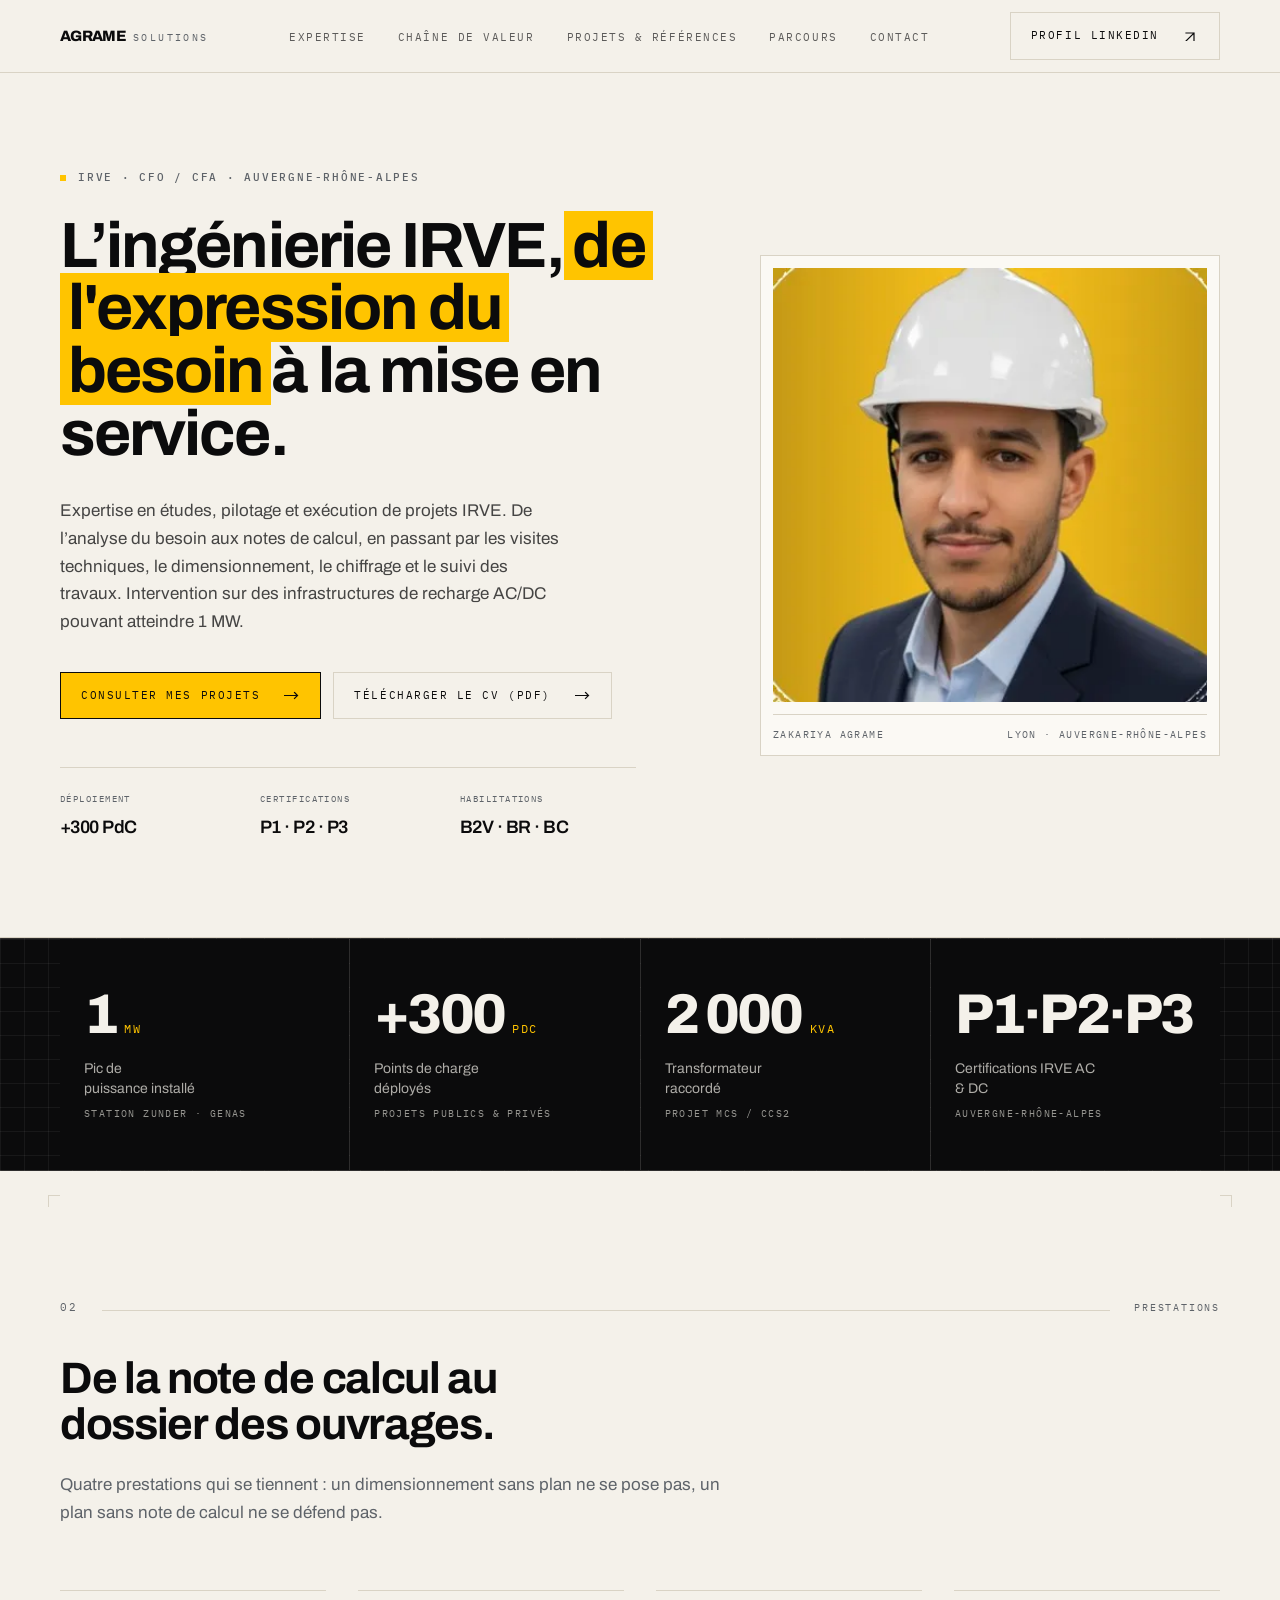
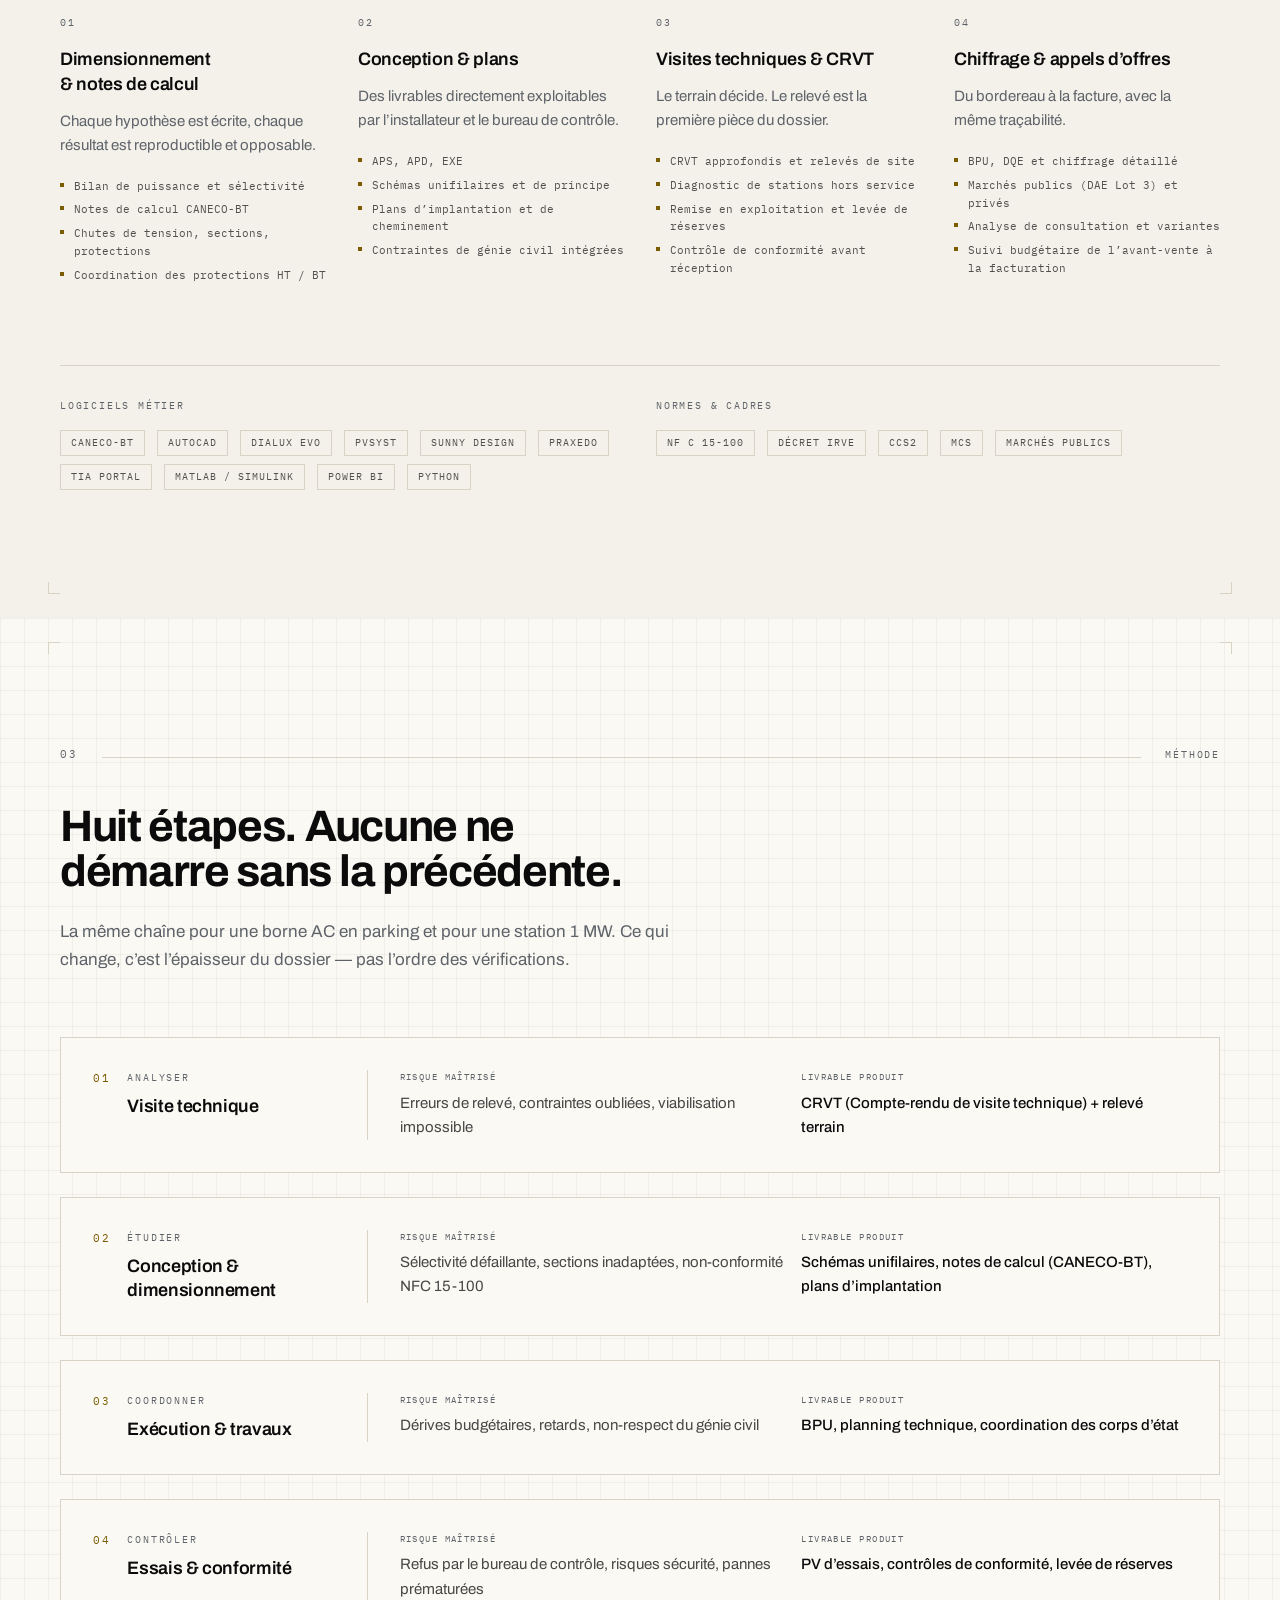
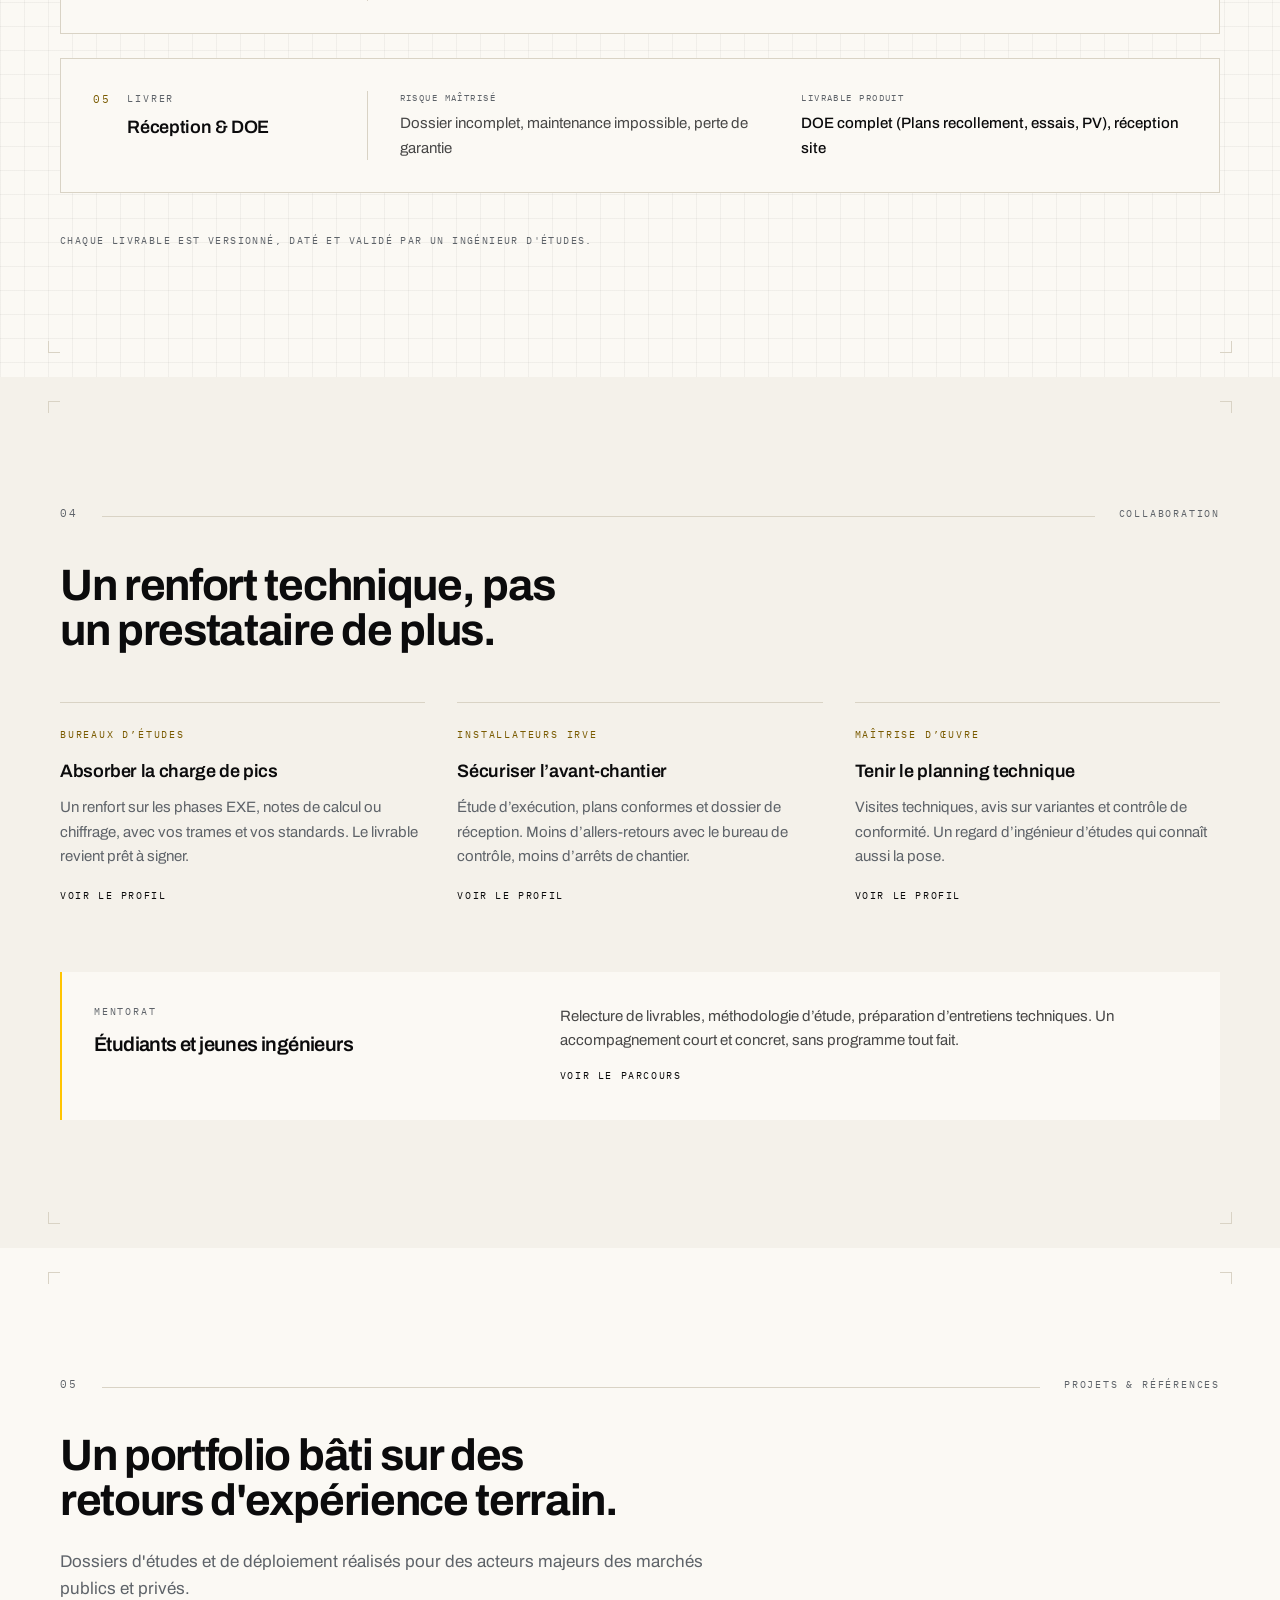
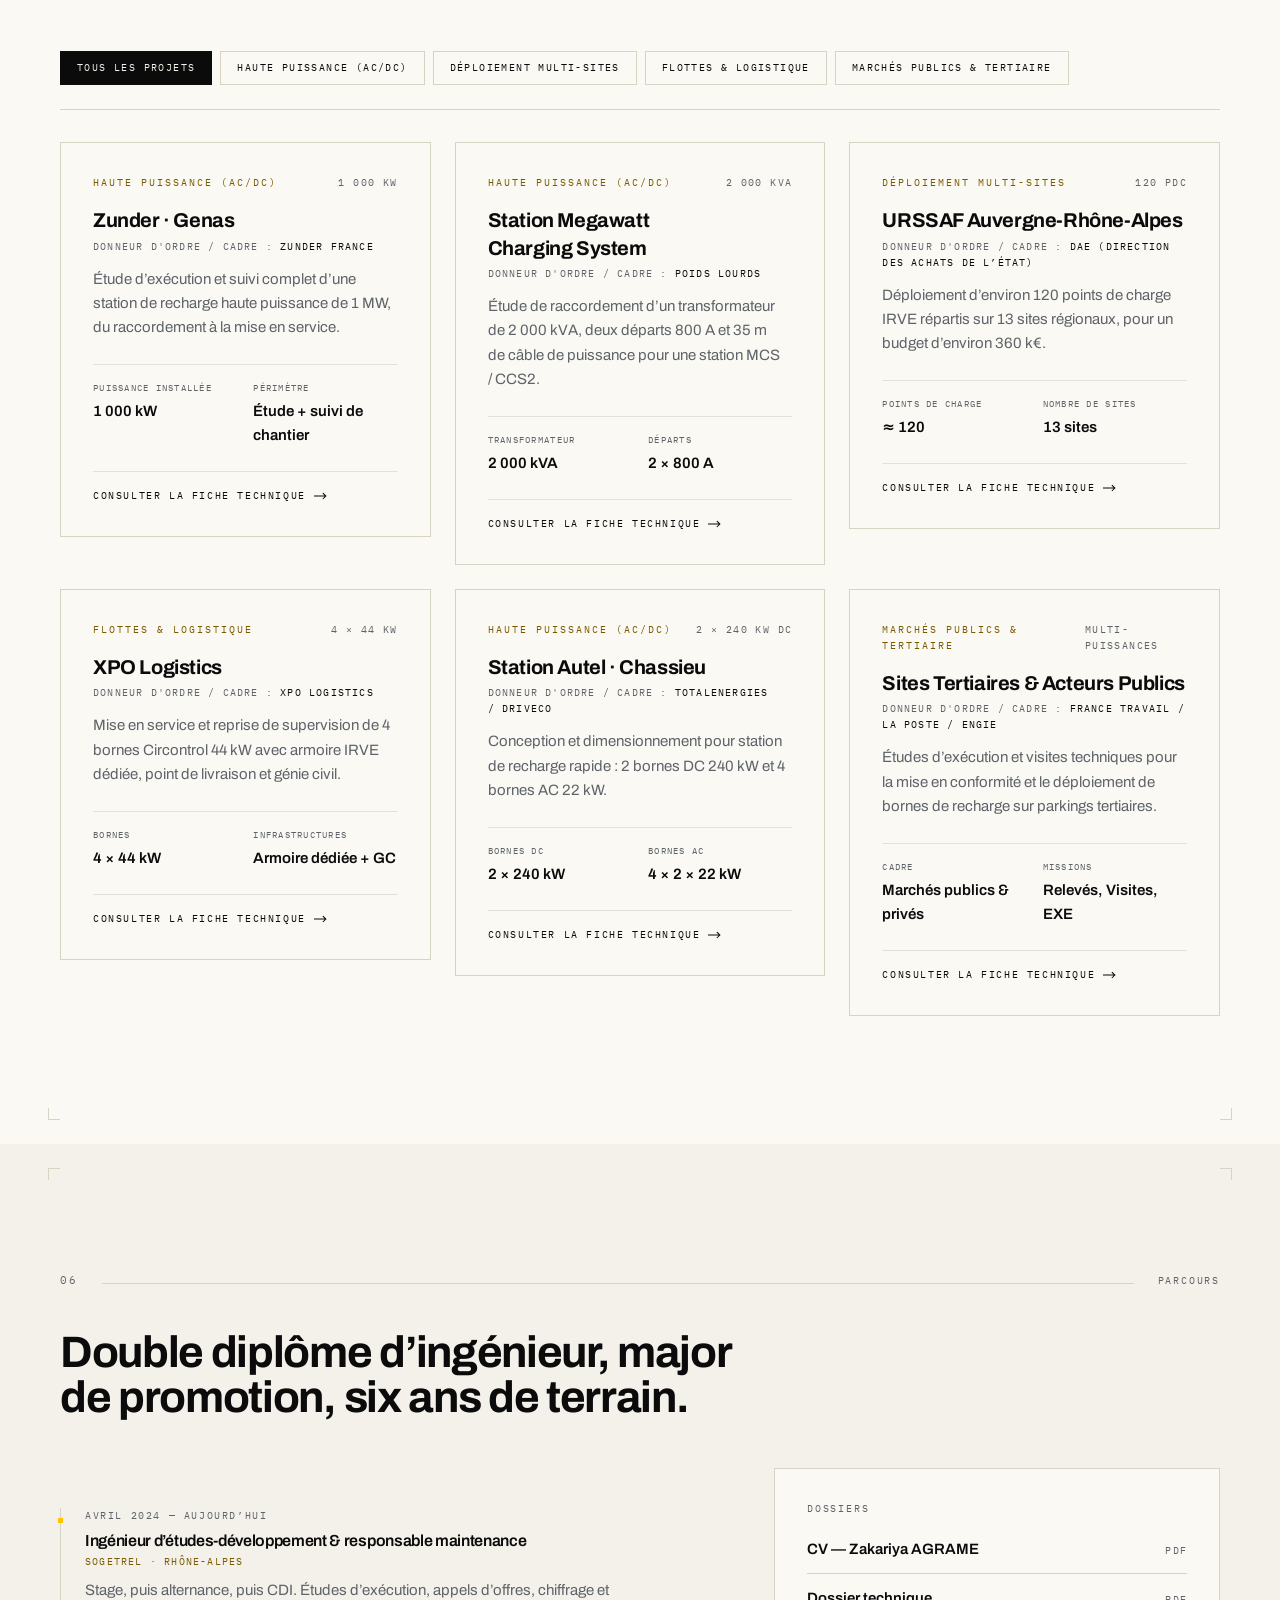
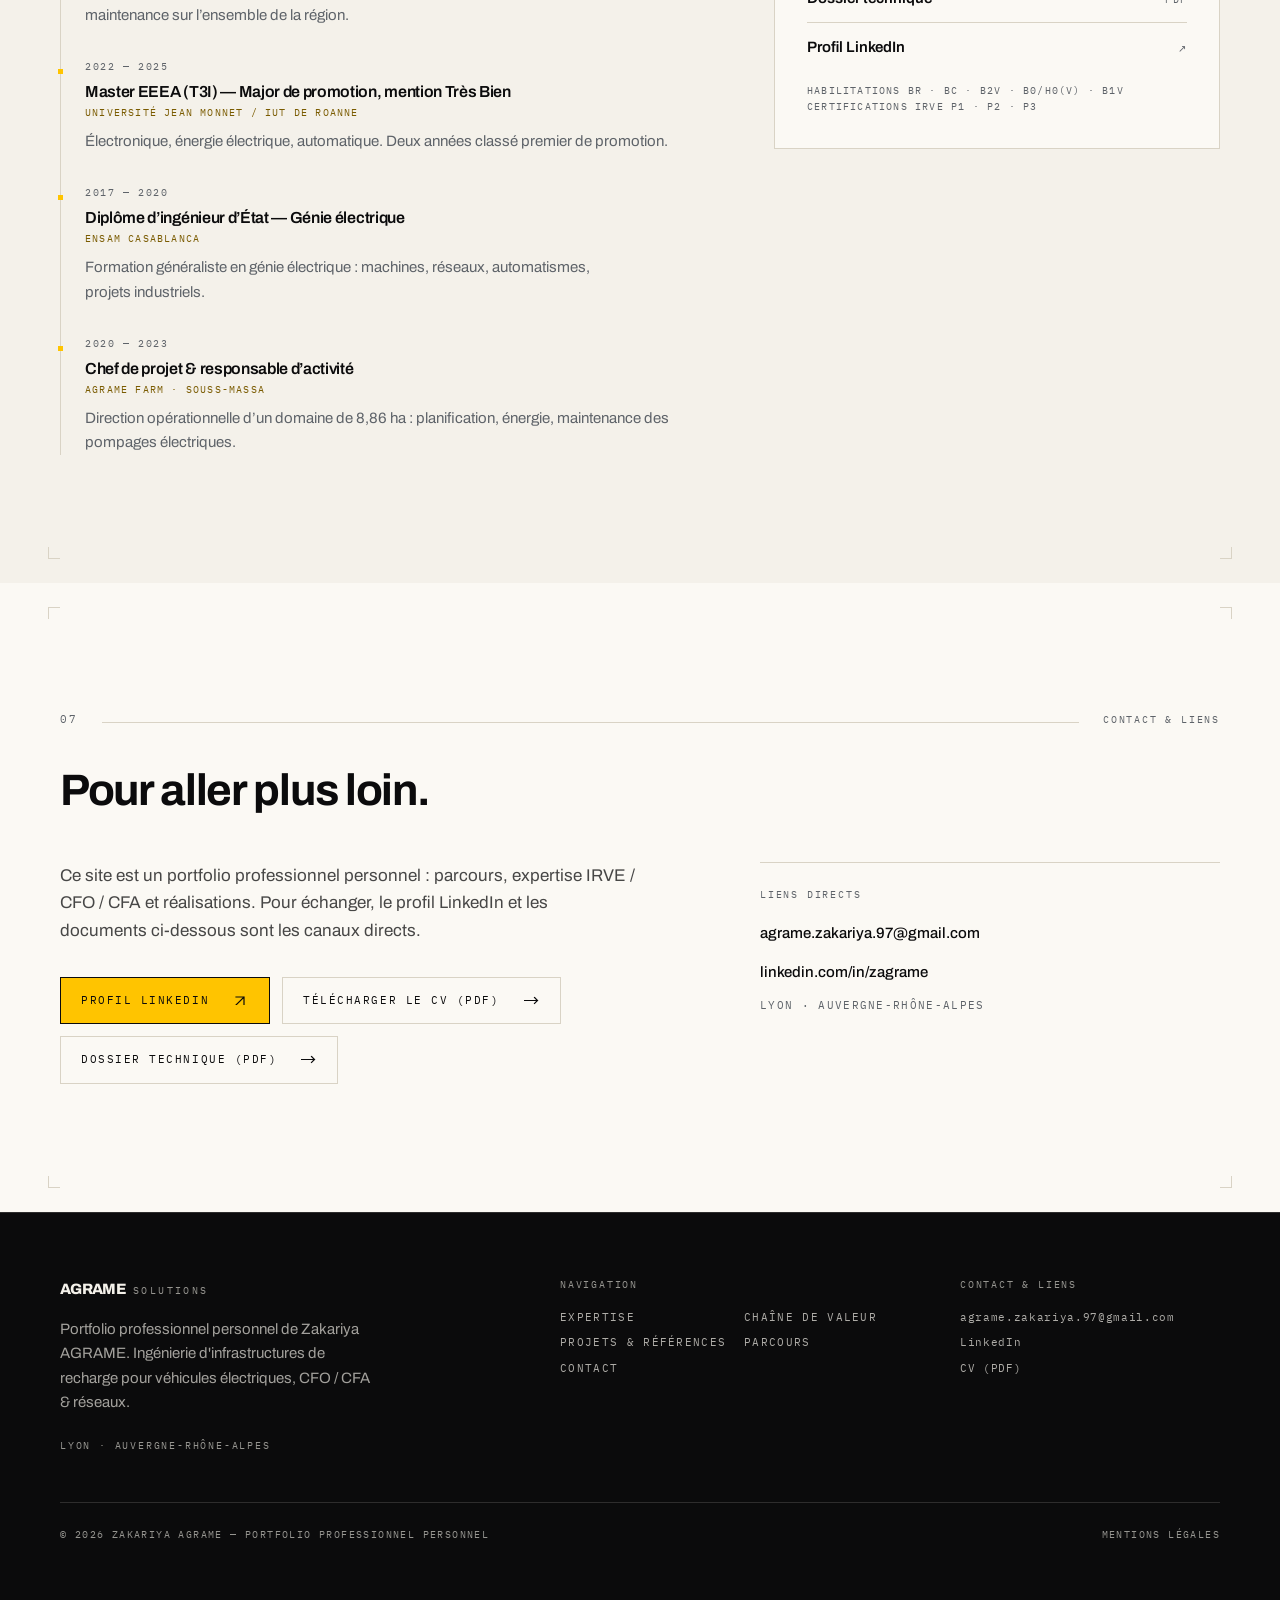
==== index.html @ c86c5fa0 "feat: publish static site" ====
<!DOCTYPE html><html lang="fr"><head><meta charset="utf-8"><meta name="viewport" content="width=device-width, initial-scale=1"><title>AGRAME Solutions — Ingénierie IRVE, études électriques &amp; CFO/CFA</title><meta name="description" content="Études d'exécution, notes de calcul, visites techniques et chiffrage d'infrastructures de recharge AC/DC jusqu'à 1 MW. Basé en Auvergne-Rhône-Alpes."><link rel="canonical" href="https://agrame-solutions.github.io/"><meta name="theme-color" content="#0B0B0C"><meta name="author" content="Zakariya AGRAME"><link rel="icon" href="/favicon.svg" type="image/svg+xml"><meta property="og:type" content="website"><meta property="og:locale" content="fr_FR"><meta property="og:site_name" content="AGRAME Solutions"><meta property="og:title" content="AGRAME Solutions — Ingénierie IRVE, études électriques &amp; CFO/CFA"><meta property="og:description" content="Études d'exécution, notes de calcul, visites techniques et chiffrage d'infrastructures de recharge AC/DC jusqu'à 1 MW. Basé en Auvergne-Rhône-Alpes."><meta property="og:url" content="https://agrame-solutions.github.io/"><meta property="og:image" content="https://agrame-solutions.github.io/og-image.png"><meta property="og:image:width" content="1200"><meta property="og:image:height" content="630"><meta property="og:image:alt" content="AGRAME Solutions — Ingénieur d'études &amp; expert IRVE — CFO / CFA"><meta name="twitter:card" content="summary_large_image"><meta name="twitter:title" content="AGRAME Solutions — Ingénierie IRVE, études électriques &amp; CFO/CFA"><meta name="twitter:description" content="Études d'exécution, notes de calcul, visites techniques et chiffrage d'infrastructures de recharge AC/DC jusqu'à 1 MW. Basé en Auvergne-Rhône-Alpes."><meta name="twitter:image" content="https://agrame-solutions.github.io/og-image.png"><script type="application/ld+json">{"@context":"https://schema.org","@graph":[{"@type":"Person","@id":"https://agrame-solutions.github.io#person","name":"Zakariya AGRAME","jobTitle":"Ingénieur d'études & expert IRVE — CFO / CFA","email":"mailto:agrame.zakariya.97@gmail.com","url":"https://agrame-solutions.github.io/","sameAs":["https://www.linkedin.com/in/zagrame"],"address":{"@type":"PostalAddress","addressLocality":"Lyon","addressRegion":"Auvergne-Rhône-Alpes","addressCountry":"FR"},"knowsAbout":["Infrastructures de recharge pour véhicules électriques","IRVE","Courants forts","Courants faibles","NF C 15-100","Postes HT/BT","Appels d’offres"],"alumniOf":[{"@type":"CollegeOrUniversity","name":"Université Jean Monnet — IUT de Roanne"},{"@type":"CollegeOrUniversity","name":"ENSAM Casablanca"}]},{"@type":"ProfessionalService","@id":"https://agrame-solutions.github.io#service","name":"AGRAME Solutions","description":"Études d'exécution, notes de calcul, visites techniques et chiffrage d'infrastructures de recharge AC/DC jusqu'à 1 MW. Basé en Auvergne-Rhône-Alpes.","url":"https://agrame-solutions.github.io/","email":"agrame.zakariya.97@gmail.com","areaServed":{"@type":"AdministrativeArea","name":"Auvergne-Rhône-Alpes"},"founder":{"@id":"https://agrame-solutions.github.io#person"},"knowsLanguage":["fr","en"]}]}</script><script>document.documentElement.classList.add('js');</script><link rel="stylesheet" href="/_astro/Footer.K6ZA9w4m.css"></head><body><a class="skip-link" href="#contenu">Aller au contenu</a><header class="sticky top-0 z-50 border-b border-line bg-paper"><div class="container-page flex h-[72px] items-center justify-between gap-6"><a href="/" class="flex items-baseline gap-2" aria-label="AGRAME Solutions — accueil"><span class="text-[15px] font-extrabold tracking-[-0.045em]">AGRAME</span><span class="font-mono text-[10px] uppercase tracking-[0.24em] text-steel">Solutions</span></a><nav aria-label="Navigation principale" class="hidden lg:block"><ul class="flex items-center gap-8"><li><a href="#expertise" class="link-underline font-mono text-[11px] uppercase tracking-[0.14em] text-ink/65 transition-colors hover:text-ink">Expertise</a></li><li><a href="#chaine-de-valeur" class="link-underline font-mono text-[11px] uppercase tracking-[0.14em] text-ink/65 transition-colors hover:text-ink">Chaîne de valeur</a></li><li><a href="#realisations" class="link-underline font-mono text-[11px] uppercase tracking-[0.14em] text-ink/65 transition-colors hover:text-ink">Projets &amp; Références</a></li><li><a href="#parcours" class="link-underline font-mono text-[11px] uppercase tracking-[0.14em] text-ink/65 transition-colors hover:text-ink">Parcours</a></li><li><a href="#contact" class="link-underline font-mono text-[11px] uppercase tracking-[0.14em] text-ink/65 transition-colors hover:text-ink">Contact</a></li></ul></nav><div class="hidden lg:block"><a href="https://www.linkedin.com/in/zagrame" target="_blank" rel="noopener noreferrer" class="group inline-flex items-center justify-between gap-6 border px-5 py-3.5 font-mono text-[11px] uppercase tracking-[0.14em] transition-colors duration-200 border-line text-ink hover:border-ink hover:bg-ink hover:text-paper"><span>Profil LinkedIn</span><svg width="16" height="9" viewBox="0 0 16 9" fill="none" aria-hidden="true" class="shrink-0"><path d="M3 1h8v8M11 1L2 10" stroke="currentColor" stroke-width="1.2" stroke-linecap="square"></path></svg></a></div><button type="button" id="nav-toggle" class="flex h-11 w-11 flex-col items-center justify-center gap-[5px] border border-line lg:hidden" aria-expanded="false" aria-controls="nav-panel" aria-label="Ouvrir le menu"><span class="block h-px w-5 bg-ink"></span><span class="block h-px w-5 bg-ink"></span><span class="block h-px w-5 bg-ink"></span></button></div><div id="nav-panel" hidden class="border-t border-line bg-paper lg:hidden"><nav aria-label="Navigation mobile" class="container-page py-6"><ul class="flex flex-col"><li class="border-b border-line/70"><a href="#expertise" data-nav-link class="flex items-baseline gap-4 py-4 text-[1.375rem] font-semibold tracking-[-0.02em]"><span class="font-mono text-[10px] tracking-[0.18em] text-steel">01</span>Expertise</a></li><li class="border-b border-line/70"><a href="#chaine-de-valeur" data-nav-link class="flex items-baseline gap-4 py-4 text-[1.375rem] font-semibold tracking-[-0.02em]"><span class="font-mono text-[10px] tracking-[0.18em] text-steel">02</span>Chaîne de valeur</a></li><li class="border-b border-line/70"><a href="#realisations" data-nav-link class="flex items-baseline gap-4 py-4 text-[1.375rem] font-semibold tracking-[-0.02em]"><span class="font-mono text-[10px] tracking-[0.18em] text-steel">03</span>Projets &amp; Références</a></li><li class="border-b border-line/70"><a href="#parcours" data-nav-link class="flex items-baseline gap-4 py-4 text-[1.375rem] font-semibold tracking-[-0.02em]"><span class="font-mono text-[10px] tracking-[0.18em] text-steel">04</span>Parcours</a></li><li class="border-b border-line/70"><a href="#contact" data-nav-link class="flex items-baseline gap-4 py-4 text-[1.375rem] font-semibold tracking-[-0.02em]"><span class="font-mono text-[10px] tracking-[0.18em] text-steel">05</span>Contact</a></li></ul><div class="mt-6"><a href="https://www.linkedin.com/in/zagrame" target="_blank" rel="noopener noreferrer" class="group inline-flex items-center justify-between gap-6 border px-5 py-3.5 font-mono text-[11px] uppercase tracking-[0.14em] transition-colors duration-200 border-line text-ink hover:border-ink hover:bg-ink hover:text-paper w-full"><span>Profil LinkedIn</span><svg width="16" height="9" viewBox="0 0 16 9" fill="none" aria-hidden="true" class="shrink-0"><path d="M3 1h8v8M11 1L2 10" stroke="currentColor" stroke-width="1.2" stroke-linecap="square"></path></svg></a></div></nav></div></header><script type="module">var e=document.getElementById(`nav-toggle`),t=document.getElementById(`nav-panel`);if(e&&t){let n=n=>{e.setAttribute(`aria-expanded`,String(n)),e.setAttribute(`aria-label`,n?`Fermer le menu`:`Ouvrir le menu`),t.hidden=!n};e.addEventListener(`click`,()=>n(e.getAttribute(`aria-expanded`)!==`true`)),t.querySelectorAll(`[data-nav-link]`).forEach(e=>{e.addEventListener(`click`,()=>n(!1))}),document.addEventListener(`keydown`,e=>{e.key===`Escape`&&n(!1)})}</script><main id="contenu"><!-- 00 — HERO --><section class="border-b border-line" aria-labelledby="hero-title"><div class="container-page grid items-center gap-14 py-14 md:py-20 lg:grid-cols-12 lg:gap-10 lg:py-24"><div class="lg:col-span-7"><p class="eyebrow flex items-center gap-3"><span aria-hidden="true" class="inline-block h-1.5 w-1.5 bg-yellow"></span>IRVE · CFO / CFA · Auvergne-Rhône-Alpes</p><h1 id="hero-title" class="mt-7 text-[clamp(2.25rem,5.5vw,4rem)] leading-[0.98]">L’ingénierie IRVE,<span class="bg-yellow px-2 box-decoration-clone text-ink">de l'expression du besoin</span>à la mise en service.</h1><p class="mt-8 max-w-[50ch] text-[1.0625rem] leading-relaxed text-ink/75">Expertise en études, pilotage et exécution de projets IRVE. De l’analyse du besoin aux notes de calcul, en passant par les visites techniques, le dimensionnement, le chiffrage et le suivi des travaux. Intervention sur des infrastructures de recharge AC/DC pouvant atteindre 1 MW.</p><div class="mt-9 flex flex-wrap gap-3"><a href="#realisations" class="group inline-flex items-center justify-between gap-6 border px-5 py-3.5 font-mono text-[11px] uppercase tracking-[0.14em] transition-colors duration-200 border-ink bg-yellow text-ink hover:bg-ink hover:text-paper"><span>Consulter mes projets</span><svg width="16" height="9" viewBox="0 0 16 9" fill="none" aria-hidden="true" class="shrink-0"><path d="M0 4.5h13.5M10.5 1.5l3 3-3 3" stroke="currentColor" stroke-width="1.2" stroke-linecap="square"></path></svg></a><a href="/cv-zakariya-agrame.pdf" class="group inline-flex items-center justify-between gap-6 border px-5 py-3.5 font-mono text-[11px] uppercase tracking-[0.14em] transition-colors duration-200 border-line text-ink hover:border-ink hover:bg-ink hover:text-paper"><span>Télécharger le CV (PDF)</span><svg width="16" height="9" viewBox="0 0 16 9" fill="none" aria-hidden="true" class="shrink-0"><path d="M0 4.5h13.5M10.5 1.5l3 3-3 3" stroke="currentColor" stroke-width="1.2" stroke-linecap="square"></path></svg></a></div><dl class="mt-12 grid max-w-xl grid-cols-3 gap-6 border-t border-line pt-6"><div><dt class="font-mono text-[9px] uppercase tracking-[0.16em] text-steel">Déploiement</dt><dd class="mt-1.5 text-[1.125rem] font-semibold tracking-[-0.03em]">+300 PdC</dd></div><div><dt class="font-mono text-[9px] uppercase tracking-[0.16em] text-steel">Certifications</dt><dd class="mt-1.5 text-[1.125rem] font-semibold tracking-[-0.03em]">P1 · P2 · P3</dd></div><div><dt class="font-mono text-[9px] uppercase tracking-[0.16em] text-steel">Habilitations</dt><dd class="mt-1.5 text-[1.125rem] font-semibold tracking-[-0.03em]">B2V · BR · BC</dd></div></dl></div><div class="lg:col-span-5"><figure class="relative border border-line bg-surface p-3"><img src="/_astro/portrait.BstlOFND_Z1mx7E9.webp" srcset="/_astro/portrait.BstlOFND_Z2bHVd0.webp 320w, /_astro/portrait.BstlOFND_Z1aufBX.webp 400w" alt="Zakariya AGRAME, ingénieur d’études IRVE, casque de chantier" sizes="(min-width: 1024px) 380px, 72vw" loading="eager" fetchpriority="high" decoding="async" width="800" height="800" class="h-auto w-full"><figcaption class="mt-3 flex items-baseline justify-between gap-4 border-t border-line pt-3 font-mono text-[10px] uppercase tracking-[0.14em] text-steel"><span>Zakariya AGRAME</span><span>Lyon · Auvergne-Rhône-Alpes</span></figcaption></figure></div></div></section><!-- 01 — PREUVES --><section aria-label="Chiffres clés" class="tech-grid border-y border-paper/15 bg-ink text-paper"><div class="container-page"><dl class="grid grid-cols-1 gap-px bg-paper/15 sm:grid-cols-2 lg:grid-cols-4"><div class="bg-ink px-2 py-9 md:px-6 md:py-12" data-reveal><dt class="sr-only">Pic de puissance installé</dt><dd><p class="flex items-baseline gap-2"><span class="text-[clamp(2.25rem,5.2vw,3.5rem)] font-extrabold leading-none tracking-[-0.05em]">1</span><span class="font-mono text-[0.75rem] uppercase tracking-[0.14em] text-yellow">MW</span></p><p class="mt-4 max-w-[18ch] text-[0.875rem] leading-snug text-paper/70">Pic de puissance installé</p><p class="mt-2 font-mono text-[10px] uppercase tracking-[0.14em] text-paper/60">Station Zunder · Genas</p></dd><span class="sr-only">1 sur 4</span></div><div class="bg-ink px-2 py-9 md:px-6 md:py-12" data-reveal><dt class="sr-only">Points de charge déployés</dt><dd><p class="flex items-baseline gap-2"><span class="text-[clamp(2.25rem,5.2vw,3.5rem)] font-extrabold leading-none tracking-[-0.05em]">+300</span><span class="font-mono text-[0.75rem] uppercase tracking-[0.14em] text-yellow">PdC</span></p><p class="mt-4 max-w-[18ch] text-[0.875rem] leading-snug text-paper/70">Points de charge déployés</p><p class="mt-2 font-mono text-[10px] uppercase tracking-[0.14em] text-paper/60">Projets publics &amp; privés</p></dd><span class="sr-only">2 sur 4</span></div><div class="bg-ink px-2 py-9 md:px-6 md:py-12" data-reveal><dt class="sr-only">Transformateur raccordé</dt><dd><p class="flex items-baseline gap-2"><span class="text-[clamp(2.25rem,5.2vw,3.5rem)] font-extrabold leading-none tracking-[-0.05em]">2 000</span><span class="font-mono text-[0.75rem] uppercase tracking-[0.14em] text-yellow">kVA</span></p><p class="mt-4 max-w-[18ch] text-[0.875rem] leading-snug text-paper/70">Transformateur raccordé</p><p class="mt-2 font-mono text-[10px] uppercase tracking-[0.14em] text-paper/60">Projet MCS / CCS2</p></dd><span class="sr-only">3 sur 4</span></div><div class="bg-ink px-2 py-9 md:px-6 md:py-12" data-reveal><dt class="sr-only">Certifications IRVE AC &amp; DC</dt><dd><p class="flex items-baseline gap-2"><span class="text-[clamp(2.25rem,5.2vw,3.5rem)] font-extrabold leading-none tracking-[-0.05em]">P1·P2·P3</span></p><p class="mt-4 max-w-[18ch] text-[0.875rem] leading-snug text-paper/70">Certifications IRVE AC &amp; DC</p><p class="mt-2 font-mono text-[10px] uppercase tracking-[0.14em] text-paper/60">Auvergne-Rhône-Alpes</p></dd><span class="sr-only">4 sur 4</span></div></dl></div></section><!-- 02 — EXPERTISE --><section id="expertise" aria-labelledby="expertise-title" class="relative bg-paper text-ink"><div class="container-page relative py-20 md:py-28 lg:py-32"><span aria-hidden="true" class="absolute left-4 top-6 h-3 w-3 border-l border-t md:left-7 border-line"></span><span aria-hidden="true" class="absolute right-4 top-6 h-3 w-3 border-r border-t md:right-7 border-line"></span><span aria-hidden="true" class="absolute bottom-6 left-4 h-3 w-3 border-b border-l md:left-7 border-line"></span><span aria-hidden="true" class="absolute bottom-6 right-4 h-3 w-3 border-b border-r md:right-7 border-line"></span><div class="flex items-baseline gap-4 md:gap-6"><span class="font-mono text-[11px] tracking-[0.2em] text-steel">02</span><span class="h-px flex-1 bg-line"></span><span class="font-mono text-[10px] uppercase tracking-[0.18em] text-steel">Prestations</span></div><h2 id="expertise-title" class="mt-8 max-w-3xl text-[clamp(1.75rem,3.6vw,2.75rem)] md:mt-10">De la note de calcul au dossier des ouvrages.</h2><p class="mt-6 max-w-2xl text-[1.0625rem] leading-relaxed text-steel">Quatre prestations qui se tiennent : un dimensionnement sans plan ne se pose pas, un plan sans note de calcul ne se défend pas.</p><div class="mt-12 grid gap-x-8 gap-y-10 sm:grid-cols-2 lg:grid-cols-4 md:mt-16"><article class="group relative border-t border-line pt-6" data-reveal><span aria-hidden="true" class="absolute left-0 top-0 h-px w-0 bg-yellow transition-[width] duration-300 ease-out group-hover:w-full group-focus-within:w-full"></span><p class="font-mono text-[10px] tracking-[0.2em] text-steel">01</p><h3 class="mt-4 text-[1.125rem] font-semibold leading-snug tracking-[-0.02em]">Dimensionnement &amp; notes de calcul</h3><p class="mt-3 text-[0.9375rem] leading-relaxed text-steel">Chaque hypothèse est écrite, chaque résultat est reproductible et opposable.</p><ul class="mt-5 space-y-1.5"><li class="flex gap-2.5 font-mono text-[11px] leading-relaxed text-ink/70"><span aria-hidden="true" class="mt-[0.45em] block h-1 w-1 shrink-0 bg-yellow-ink"></span>Bilan de puissance et sélectivité</li><li class="flex gap-2.5 font-mono text-[11px] leading-relaxed text-ink/70"><span aria-hidden="true" class="mt-[0.45em] block h-1 w-1 shrink-0 bg-yellow-ink"></span>Notes de calcul CANECO-BT</li><li class="flex gap-2.5 font-mono text-[11px] leading-relaxed text-ink/70"><span aria-hidden="true" class="mt-[0.45em] block h-1 w-1 shrink-0 bg-yellow-ink"></span>Chutes de tension, sections, protections</li><li class="flex gap-2.5 font-mono text-[11px] leading-relaxed text-ink/70"><span aria-hidden="true" class="mt-[0.45em] block h-1 w-1 shrink-0 bg-yellow-ink"></span>Coordination des protections HT / BT</li></ul></article><article class="group relative border-t border-line pt-6" data-reveal><span aria-hidden="true" class="absolute left-0 top-0 h-px w-0 bg-yellow transition-[width] duration-300 ease-out group-hover:w-full group-focus-within:w-full"></span><p class="font-mono text-[10px] tracking-[0.2em] text-steel">02</p><h3 class="mt-4 text-[1.125rem] font-semibold leading-snug tracking-[-0.02em]">Conception &amp; plans</h3><p class="mt-3 text-[0.9375rem] leading-relaxed text-steel">Des livrables directement exploitables par l’installateur et le bureau de contrôle.</p><ul class="mt-5 space-y-1.5"><li class="flex gap-2.5 font-mono text-[11px] leading-relaxed text-ink/70"><span aria-hidden="true" class="mt-[0.45em] block h-1 w-1 shrink-0 bg-yellow-ink"></span>APS, APD, EXE</li><li class="flex gap-2.5 font-mono text-[11px] leading-relaxed text-ink/70"><span aria-hidden="true" class="mt-[0.45em] block h-1 w-1 shrink-0 bg-yellow-ink"></span>Schémas unifilaires et de principe</li><li class="flex gap-2.5 font-mono text-[11px] leading-relaxed text-ink/70"><span aria-hidden="true" class="mt-[0.45em] block h-1 w-1 shrink-0 bg-yellow-ink"></span>Plans d’implantation et de cheminement</li><li class="flex gap-2.5 font-mono text-[11px] leading-relaxed text-ink/70"><span aria-hidden="true" class="mt-[0.45em] block h-1 w-1 shrink-0 bg-yellow-ink"></span>Contraintes de génie civil intégrées</li></ul></article><article class="group relative border-t border-line pt-6" data-reveal><span aria-hidden="true" class="absolute left-0 top-0 h-px w-0 bg-yellow transition-[width] duration-300 ease-out group-hover:w-full group-focus-within:w-full"></span><p class="font-mono text-[10px] tracking-[0.2em] text-steel">03</p><h3 class="mt-4 text-[1.125rem] font-semibold leading-snug tracking-[-0.02em]">Visites techniques &amp; CRVT</h3><p class="mt-3 text-[0.9375rem] leading-relaxed text-steel">Le terrain décide. Le relevé est la première pièce du dossier.</p><ul class="mt-5 space-y-1.5"><li class="flex gap-2.5 font-mono text-[11px] leading-relaxed text-ink/70"><span aria-hidden="true" class="mt-[0.45em] block h-1 w-1 shrink-0 bg-yellow-ink"></span>CRVT approfondis et relevés de site</li><li class="flex gap-2.5 font-mono text-[11px] leading-relaxed text-ink/70"><span aria-hidden="true" class="mt-[0.45em] block h-1 w-1 shrink-0 bg-yellow-ink"></span>Diagnostic de stations hors service</li><li class="flex gap-2.5 font-mono text-[11px] leading-relaxed text-ink/70"><span aria-hidden="true" class="mt-[0.45em] block h-1 w-1 shrink-0 bg-yellow-ink"></span>Remise en exploitation et levée de réserves</li><li class="flex gap-2.5 font-mono text-[11px] leading-relaxed text-ink/70"><span aria-hidden="true" class="mt-[0.45em] block h-1 w-1 shrink-0 bg-yellow-ink"></span>Contrôle de conformité avant réception</li></ul></article><article class="group relative border-t border-line pt-6" data-reveal><span aria-hidden="true" class="absolute left-0 top-0 h-px w-0 bg-yellow transition-[width] duration-300 ease-out group-hover:w-full group-focus-within:w-full"></span><p class="font-mono text-[10px] tracking-[0.2em] text-steel">04</p><h3 class="mt-4 text-[1.125rem] font-semibold leading-snug tracking-[-0.02em]">Chiffrage &amp; appels d’offres</h3><p class="mt-3 text-[0.9375rem] leading-relaxed text-steel">Du bordereau à la facture, avec la même traçabilité.</p><ul class="mt-5 space-y-1.5"><li class="flex gap-2.5 font-mono text-[11px] leading-relaxed text-ink/70"><span aria-hidden="true" class="mt-[0.45em] block h-1 w-1 shrink-0 bg-yellow-ink"></span>BPU, DQE et chiffrage détaillé</li><li class="flex gap-2.5 font-mono text-[11px] leading-relaxed text-ink/70"><span aria-hidden="true" class="mt-[0.45em] block h-1 w-1 shrink-0 bg-yellow-ink"></span>Marchés publics (DAE Lot 3) et privés</li><li class="flex gap-2.5 font-mono text-[11px] leading-relaxed text-ink/70"><span aria-hidden="true" class="mt-[0.45em] block h-1 w-1 shrink-0 bg-yellow-ink"></span>Analyse de consultation et variantes</li><li class="flex gap-2.5 font-mono text-[11px] leading-relaxed text-ink/70"><span aria-hidden="true" class="mt-[0.45em] block h-1 w-1 shrink-0 bg-yellow-ink"></span>Suivi budgétaire de l’avant-vente à la facturation</li></ul></article></div><div class="mt-14 grid gap-8 border-t border-line pt-8 md:grid-cols-2 md:mt-20"><div><p class="font-mono text-[10px] uppercase tracking-[0.18em] text-steel">Logiciels métier</p><ul class="mt-4 flex flex-wrap gap-x-3 gap-y-2"><li class="border border-line px-2.5 py-1 font-mono text-[10px] uppercase tracking-[0.1em] text-ink/70">CANECO-BT</li><li class="border border-line px-2.5 py-1 font-mono text-[10px] uppercase tracking-[0.1em] text-ink/70">AutoCAD</li><li class="border border-line px-2.5 py-1 font-mono text-[10px] uppercase tracking-[0.1em] text-ink/70">Dialux EVO</li><li class="border border-line px-2.5 py-1 font-mono text-[10px] uppercase tracking-[0.1em] text-ink/70">PVSyst</li><li class="border border-line px-2.5 py-1 font-mono text-[10px] uppercase tracking-[0.1em] text-ink/70">Sunny Design</li><li class="border border-line px-2.5 py-1 font-mono text-[10px] uppercase tracking-[0.1em] text-ink/70">Praxedo</li><li class="border border-line px-2.5 py-1 font-mono text-[10px] uppercase tracking-[0.1em] text-ink/70">TIA Portal</li><li class="border border-line px-2.5 py-1 font-mono text-[10px] uppercase tracking-[0.1em] text-ink/70">MATLAB / Simulink</li><li class="border border-line px-2.5 py-1 font-mono text-[10px] uppercase tracking-[0.1em] text-ink/70">Power BI</li><li class="border border-line px-2.5 py-1 font-mono text-[10px] uppercase tracking-[0.1em] text-ink/70">Python</li></ul></div><div><p class="font-mono text-[10px] uppercase tracking-[0.18em] text-steel">Normes & cadres</p><ul class="mt-4 flex flex-wrap gap-x-3 gap-y-2"><li class="border border-line px-2.5 py-1 font-mono text-[10px] uppercase tracking-[0.1em] text-ink/70">NF C 15-100</li><li class="border border-line px-2.5 py-1 font-mono text-[10px] uppercase tracking-[0.1em] text-ink/70">Décret IRVE</li><li class="border border-line px-2.5 py-1 font-mono text-[10px] uppercase tracking-[0.1em] text-ink/70">CCS2</li><li class="border border-line px-2.5 py-1 font-mono text-[10px] uppercase tracking-[0.1em] text-ink/70">MCS</li><li class="border border-line px-2.5 py-1 font-mono text-[10px] uppercase tracking-[0.1em] text-ink/70">Marchés publics</li></ul></div></div></div></section><!-- 03 — MÉTHODE --><section id="methode" aria-labelledby="methode-title" class="relative bg-surface text-ink tech-grid-light"><div class="container-page relative py-20 md:py-28 lg:py-32"><span aria-hidden="true" class="absolute left-4 top-6 h-3 w-3 border-l border-t md:left-7 border-line"></span><span aria-hidden="true" class="absolute right-4 top-6 h-3 w-3 border-r border-t md:right-7 border-line"></span><span aria-hidden="true" class="absolute bottom-6 left-4 h-3 w-3 border-b border-l md:left-7 border-line"></span><span aria-hidden="true" class="absolute bottom-6 right-4 h-3 w-3 border-b border-r md:right-7 border-line"></span><div class="flex items-baseline gap-4 md:gap-6"><span class="font-mono text-[11px] tracking-[0.2em] text-steel">03</span><span class="h-px flex-1 bg-line"></span><span class="font-mono text-[10px] uppercase tracking-[0.18em] text-steel">Méthode</span></div><h2 id="methode-title" class="mt-8 max-w-3xl text-[clamp(1.75rem,3.6vw,2.75rem)] md:mt-10">Huit étapes. Aucune ne démarre sans la précédente.</h2><p class="mt-6 max-w-2xl text-[1.0625rem] leading-relaxed text-steel">La même chaîne pour une borne AC en parking et pour une station 1 MW. Ce qui change, c’est l’épaisseur du dossier — pas l’ordre des vérifications.</p><div class="mt-16 grid gap-6" data-reveal><article class="group relative grid grid-cols-1 border border-line bg-surface p-6 transition-all duration-300 hover:border-yellow md:grid-cols-12 md:p-8"><div class="flex items-start gap-4 md:col-span-3"><span class="font-mono text-[11px] uppercase tracking-[0.2em] text-yellow-ink">01</span><div><p class="font-mono text-[10px] uppercase tracking-[0.18em] text-steel">Analyser</p><h3 class="mt-2 text-[1.125rem] font-semibold leading-snug tracking-[-0.02em]">Visite technique</h3></div></div><div class="mt-6 flex flex-col gap-4 border-l border-line pl-0 md:mt-0 md:col-span-9 md:pl-8"><dl class="grid gap-4 md:grid-cols-2"><div><dt class="font-mono text-[9px] uppercase tracking-[0.16em] text-steel">Risque maîtrisé</dt><dd class="mt-1.5 text-[0.9375rem] leading-relaxed text-ink/75">Erreurs de relevé, contraintes oubliées, viabilisation impossible</dd></div><div><dt class="font-mono text-[9px] uppercase tracking-[0.16em] text-steel">Livrable produit</dt><dd class="mt-1.5 text-[0.9375rem] font-medium leading-relaxed text-ink">CRVT (Compte-rendu de visite technique) + relevé terrain</dd></div></dl></div><div class="absolute inset-y-0 left-0 w-1 bg-yellow opacity-0 transition-opacity duration-300 group-hover:opacity-100"></div></article><article class="group relative grid grid-cols-1 border border-line bg-surface p-6 transition-all duration-300 hover:border-yellow md:grid-cols-12 md:p-8"><div class="flex items-start gap-4 md:col-span-3"><span class="font-mono text-[11px] uppercase tracking-[0.2em] text-yellow-ink">02</span><div><p class="font-mono text-[10px] uppercase tracking-[0.18em] text-steel">Étudier</p><h3 class="mt-2 text-[1.125rem] font-semibold leading-snug tracking-[-0.02em]">Conception &amp; dimensionnement</h3></div></div><div class="mt-6 flex flex-col gap-4 border-l border-line pl-0 md:mt-0 md:col-span-9 md:pl-8"><dl class="grid gap-4 md:grid-cols-2"><div><dt class="font-mono text-[9px] uppercase tracking-[0.16em] text-steel">Risque maîtrisé</dt><dd class="mt-1.5 text-[0.9375rem] leading-relaxed text-ink/75">Sélectivité défaillante, sections inadaptées, non-conformité NFC 15-100</dd></div><div><dt class="font-mono text-[9px] uppercase tracking-[0.16em] text-steel">Livrable produit</dt><dd class="mt-1.5 text-[0.9375rem] font-medium leading-relaxed text-ink">Schémas unifilaires, notes de calcul (CANECO-BT), plans d’implantation</dd></div></dl></div><div class="absolute inset-y-0 left-0 w-1 bg-yellow opacity-0 transition-opacity duration-300 group-hover:opacity-100"></div></article><article class="group relative grid grid-cols-1 border border-line bg-surface p-6 transition-all duration-300 hover:border-yellow md:grid-cols-12 md:p-8"><div class="flex items-start gap-4 md:col-span-3"><span class="font-mono text-[11px] uppercase tracking-[0.2em] text-yellow-ink">03</span><div><p class="font-mono text-[10px] uppercase tracking-[0.18em] text-steel">Coordonner</p><h3 class="mt-2 text-[1.125rem] font-semibold leading-snug tracking-[-0.02em]">Exécution &amp; travaux</h3></div></div><div class="mt-6 flex flex-col gap-4 border-l border-line pl-0 md:mt-0 md:col-span-9 md:pl-8"><dl class="grid gap-4 md:grid-cols-2"><div><dt class="font-mono text-[9px] uppercase tracking-[0.16em] text-steel">Risque maîtrisé</dt><dd class="mt-1.5 text-[0.9375rem] leading-relaxed text-ink/75">Dérives budgétaires, retards, non-respect du génie civil</dd></div><div><dt class="font-mono text-[9px] uppercase tracking-[0.16em] text-steel">Livrable produit</dt><dd class="mt-1.5 text-[0.9375rem] font-medium leading-relaxed text-ink">BPU, planning technique, coordination des corps d’état</dd></div></dl></div><div class="absolute inset-y-0 left-0 w-1 bg-yellow opacity-0 transition-opacity duration-300 group-hover:opacity-100"></div></article><article class="group relative grid grid-cols-1 border border-line bg-surface p-6 transition-all duration-300 hover:border-yellow md:grid-cols-12 md:p-8"><div class="flex items-start gap-4 md:col-span-3"><span class="font-mono text-[11px] uppercase tracking-[0.2em] text-yellow-ink">04</span><div><p class="font-mono text-[10px] uppercase tracking-[0.18em] text-steel">Contrôler</p><h3 class="mt-2 text-[1.125rem] font-semibold leading-snug tracking-[-0.02em]">Essais &amp; conformité</h3></div></div><div class="mt-6 flex flex-col gap-4 border-l border-line pl-0 md:mt-0 md:col-span-9 md:pl-8"><dl class="grid gap-4 md:grid-cols-2"><div><dt class="font-mono text-[9px] uppercase tracking-[0.16em] text-steel">Risque maîtrisé</dt><dd class="mt-1.5 text-[0.9375rem] leading-relaxed text-ink/75">Refus par le bureau de contrôle, risques sécurité, pannes prématurées</dd></div><div><dt class="font-mono text-[9px] uppercase tracking-[0.16em] text-steel">Livrable produit</dt><dd class="mt-1.5 text-[0.9375rem] font-medium leading-relaxed text-ink">PV d’essais, contrôles de conformité, levée de réserves</dd></div></dl></div><div class="absolute inset-y-0 left-0 w-1 bg-yellow opacity-0 transition-opacity duration-300 group-hover:opacity-100"></div></article><article class="group relative grid grid-cols-1 border border-line bg-surface p-6 transition-all duration-300 hover:border-yellow md:grid-cols-12 md:p-8"><div class="flex items-start gap-4 md:col-span-3"><span class="font-mono text-[11px] uppercase tracking-[0.2em] text-yellow-ink">05</span><div><p class="font-mono text-[10px] uppercase tracking-[0.18em] text-steel">Livrer</p><h3 class="mt-2 text-[1.125rem] font-semibold leading-snug tracking-[-0.02em]">Réception &amp; DOE</h3></div></div><div class="mt-6 flex flex-col gap-4 border-l border-line pl-0 md:mt-0 md:col-span-9 md:pl-8"><dl class="grid gap-4 md:grid-cols-2"><div><dt class="font-mono text-[9px] uppercase tracking-[0.16em] text-steel">Risque maîtrisé</dt><dd class="mt-1.5 text-[0.9375rem] leading-relaxed text-ink/75">Dossier incomplet, maintenance impossible, perte de garantie</dd></div><div><dt class="font-mono text-[9px] uppercase tracking-[0.16em] text-steel">Livrable produit</dt><dd class="mt-1.5 text-[0.9375rem] font-medium leading-relaxed text-ink">DOE complet (Plans recollement, essais, PV), réception site</dd></div></dl></div><div class="absolute inset-y-0 left-0 w-1 bg-yellow opacity-0 transition-opacity duration-300 group-hover:opacity-100"></div></article></div><p class="mt-10 max-w-2xl font-mono text-[10px] uppercase leading-relaxed tracking-[0.14em] text-steel">Chaque livrable est versionné, daté et validé par un ingénieur d'études.</p></div></section><!-- 04 — COLLABORATION --><section id="collaboration" aria-labelledby="collaboration-title" class="relative bg-paper text-ink"><div class="container-page relative py-20 md:py-28 lg:py-32"><span aria-hidden="true" class="absolute left-4 top-6 h-3 w-3 border-l border-t md:left-7 border-line"></span><span aria-hidden="true" class="absolute right-4 top-6 h-3 w-3 border-r border-t md:right-7 border-line"></span><span aria-hidden="true" class="absolute bottom-6 left-4 h-3 w-3 border-b border-l md:left-7 border-line"></span><span aria-hidden="true" class="absolute bottom-6 right-4 h-3 w-3 border-b border-r md:right-7 border-line"></span><div class="flex items-baseline gap-4 md:gap-6"><span class="font-mono text-[11px] tracking-[0.2em] text-steel">04</span><span class="h-px flex-1 bg-line"></span><span class="font-mono text-[10px] uppercase tracking-[0.18em] text-steel">Collaboration</span></div><h2 id="collaboration-title" class="mt-8 max-w-3xl text-[clamp(1.75rem,3.6vw,2.75rem)] md:mt-10">Un renfort technique, pas un prestataire de plus.</h2><div class="mt-12 grid gap-x-8 gap-y-10 md:grid-cols-3"><article class="border-t border-line pt-6" data-reveal><p class="font-mono text-[10px] uppercase tracking-[0.18em] text-yellow-ink">Bureaux d’études</p><h3 class="mt-4 text-[1.125rem] font-semibold leading-snug tracking-[-0.02em]">Absorber la charge de pics</h3><p class="mt-3 text-[0.9375rem] leading-relaxed text-steel">Un renfort sur les phases EXE, notes de calcul ou chiffrage, avec vos trames et vos standards. Le livrable revient prêt à signer.</p><a href="https://www.linkedin.com/in/zagrame" target="_blank" rel="noopener noreferrer" class="link-underline mt-5 inline-flex items-center gap-2 font-mono text-[10px] uppercase tracking-[0.16em] text-ink">Voir le profil</a></article><article class="border-t border-line pt-6" data-reveal><p class="font-mono text-[10px] uppercase tracking-[0.18em] text-yellow-ink">Installateurs IRVE</p><h3 class="mt-4 text-[1.125rem] font-semibold leading-snug tracking-[-0.02em]">Sécuriser l’avant-chantier</h3><p class="mt-3 text-[0.9375rem] leading-relaxed text-steel">Étude d’exécution, plans conformes et dossier de réception. Moins d’allers-retours avec le bureau de contrôle, moins d’arrêts de chantier.</p><a href="https://www.linkedin.com/in/zagrame" target="_blank" rel="noopener noreferrer" class="link-underline mt-5 inline-flex items-center gap-2 font-mono text-[10px] uppercase tracking-[0.16em] text-ink">Voir le profil</a></article><article class="border-t border-line pt-6" data-reveal><p class="font-mono text-[10px] uppercase tracking-[0.18em] text-yellow-ink">Maîtrise d’œuvre</p><h3 class="mt-4 text-[1.125rem] font-semibold leading-snug tracking-[-0.02em]">Tenir le planning technique</h3><p class="mt-3 text-[0.9375rem] leading-relaxed text-steel">Visites techniques, avis sur variantes et contrôle de conformité. Un regard d’ingénieur d’études qui connaît aussi la pose.</p><a href="https://www.linkedin.com/in/zagrame" target="_blank" rel="noopener noreferrer" class="link-underline mt-5 inline-flex items-center gap-2 font-mono text-[10px] uppercase tracking-[0.16em] text-ink">Voir le profil</a></article></div><div class="mt-14 border-l-2 border-yellow bg-surface p-6 md:mt-16 md:p-8" data-reveal><div class="grid gap-6 md:grid-cols-12 md:items-start"><div class="md:col-span-5"><p class="font-mono text-[10px] uppercase tracking-[0.18em] text-steel">Mentorat</p><h3 class="mt-3 text-[1.25rem] font-semibold leading-tight tracking-[-0.03em]">Étudiants et jeunes ingénieurs</h3></div><div class="md:col-span-7"><p class="text-[0.9375rem] leading-relaxed text-ink/75">Relecture de livrables, méthodologie d’étude, préparation d’entretiens techniques. Un accompagnement court et concret, sans programme tout fait.</p><a href="https://www.linkedin.com/in/zagrame" target="_blank" rel="noopener noreferrer" class="link-underline mt-4 inline-flex font-mono text-[10px] uppercase tracking-[0.16em] text-ink">Voir le parcours</a></div></div></div></div></section><!-- 05 — RÉALISATIONS --><section id="realisations" aria-labelledby="realisations-title" class="relative bg-surface text-ink"><div class="container-page relative py-20 md:py-28 lg:py-32"><span aria-hidden="true" class="absolute left-4 top-6 h-3 w-3 border-l border-t md:left-7 border-line"></span><span aria-hidden="true" class="absolute right-4 top-6 h-3 w-3 border-r border-t md:right-7 border-line"></span><span aria-hidden="true" class="absolute bottom-6 left-4 h-3 w-3 border-b border-l md:left-7 border-line"></span><span aria-hidden="true" class="absolute bottom-6 right-4 h-3 w-3 border-b border-r md:right-7 border-line"></span><div class="flex items-baseline gap-4 md:gap-6"><span class="font-mono text-[11px] tracking-[0.2em] text-steel">05</span><span class="h-px flex-1 bg-line"></span><span class="font-mono text-[10px] uppercase tracking-[0.18em] text-steel">Projets &amp; Références</span></div><h2 id="realisations-title" class="mt-8 max-w-3xl text-[clamp(1.75rem,3.6vw,2.75rem)] md:mt-10">Un portfolio bâti sur des retours d&#39;expérience terrain.</h2><p class="mt-6 max-w-2xl text-[1.0625rem] leading-relaxed text-steel">Dossiers d'études et de déploiement réalisés pour des acteurs majeurs des marchés publics et privés.</p><div class="mt-12" data-reveal><div class="flex flex-wrap gap-2 border-b border-line pb-6" id="portfolio-filters"><button type="button" data-filter="all" class="filter-btn active border border-ink bg-ink px-4 py-2 font-mono text-[10px] uppercase tracking-[0.14em] text-paper transition-all hover:bg-yellow hover:text-ink">Tous les projets</button><button type="button" data-filter="haute-puissance" class="filter-btn border border-line bg-surface px-4 py-2 font-mono text-[10px] uppercase tracking-[0.14em] text-ink transition-all hover:border-ink hover:bg-paper">Haute Puissance (AC/DC)</button><button type="button" data-filter="multi-sites" class="filter-btn border border-line bg-surface px-4 py-2 font-mono text-[10px] uppercase tracking-[0.14em] text-ink transition-all hover:border-ink hover:bg-paper">Déploiement Multi-sites</button><button type="button" data-filter="flottes-logistique" class="filter-btn border border-line bg-surface px-4 py-2 font-mono text-[10px] uppercase tracking-[0.14em] text-ink transition-all hover:border-ink hover:bg-paper">Flottes &amp; Logistique</button><button type="button" data-filter="marches-publics" class="filter-btn border border-line bg-surface px-4 py-2 font-mono text-[10px] uppercase tracking-[0.14em] text-ink transition-all hover:border-ink hover:bg-paper">Marchés Publics &amp; Tertiaire</button></div><div class="mt-8 grid gap-6 md:grid-cols-2 lg:grid-cols-3" id="portfolio-grid"><div data-cat="haute-puissance" class="project-item"><article class="group relative flex flex-col border border-line bg-surface p-6 transition-all duration-300 hover:border-yellow md:p-8" data-reveal><div class="flex items-start justify-between gap-4"><span class="font-mono text-[10px] uppercase tracking-[0.2em] text-yellow-ink">Haute Puissance (AC/DC)</span><span class="font-mono text-[10px] uppercase tracking-[0.14em] text-steel">1 000 kW</span></div><h3 class="mt-4 text-[1.25rem] font-bold leading-snug tracking-[-0.02em] text-ink group-hover:text-yellow-ink">Zunder · Genas</h3><p class="mt-1 font-mono text-[10px] uppercase tracking-[0.12em] text-steel">Donneur d'ordre / Cadre : <span class="text-ink">Zunder France</span></p><p class="mt-3 text-[0.9375rem] leading-relaxed text-steel">Étude d’exécution et suivi complet d’une station de recharge haute puissance de 1 MW, du raccordement à la mise en service.</p><dl class="mt-6 grid grid-cols-2 gap-4 border-t border-line/60 pt-4"><div><dt class="font-mono text-[9px] uppercase tracking-[0.14em] text-steel">Puissance installée</dt><dd class="mt-1 text-[0.9375rem] font-semibold text-ink">1 000 kW</dd></div><div><dt class="font-mono text-[9px] uppercase tracking-[0.14em] text-steel">Périmètre</dt><dd class="mt-1 text-[0.9375rem] font-semibold text-ink">Étude + suivi de chantier</dd></div></dl><div class="mt-6 flex items-center justify-between border-t border-line/60 pt-4"><a href="/projets/zunder-genas-1mw/" class="inline-flex items-center gap-2 font-mono text-[10px] uppercase tracking-[0.16em] text-ink group-hover:text-yellow-ink"><span>Consulter la fiche technique</span><svg width="14" height="8" viewBox="0 0 16 9" fill="none" aria-hidden="true"><path d="M0 4.5h13.5M10.5 1.5l3 3-3 3" stroke="currentColor" stroke-width="1.2" stroke-linecap="square"></path></svg></a></div></article></div><div data-cat="haute-puissance" class="project-item"><article class="group relative flex flex-col border border-line bg-surface p-6 transition-all duration-300 hover:border-yellow md:p-8" data-reveal><div class="flex items-start justify-between gap-4"><span class="font-mono text-[10px] uppercase tracking-[0.2em] text-yellow-ink">Haute Puissance (AC/DC)</span><span class="font-mono text-[10px] uppercase tracking-[0.14em] text-steel">2 000 kVA</span></div><h3 class="mt-4 text-[1.25rem] font-bold leading-snug tracking-[-0.02em] text-ink group-hover:text-yellow-ink">Station Megawatt Charging System</h3><p class="mt-1 font-mono text-[10px] uppercase tracking-[0.12em] text-steel">Donneur d'ordre / Cadre : <span class="text-ink">Poids Lourds</span></p><p class="mt-3 text-[0.9375rem] leading-relaxed text-steel">Étude de raccordement d’un transformateur de 2 000 kVA, deux départs 800 A et 35 m de câble de puissance pour une station MCS / CCS2.</p><dl class="mt-6 grid grid-cols-2 gap-4 border-t border-line/60 pt-4"><div><dt class="font-mono text-[9px] uppercase tracking-[0.14em] text-steel">Transformateur</dt><dd class="mt-1 text-[0.9375rem] font-semibold text-ink">2 000 kVA</dd></div><div><dt class="font-mono text-[9px] uppercase tracking-[0.14em] text-steel">Départs</dt><dd class="mt-1 text-[0.9375rem] font-semibold text-ink">2 × 800 A</dd></div></dl><div class="mt-6 flex items-center justify-between border-t border-line/60 pt-4"><a href="/projets/mcs-2000-kva/" class="inline-flex items-center gap-2 font-mono text-[10px] uppercase tracking-[0.16em] text-ink group-hover:text-yellow-ink"><span>Consulter la fiche technique</span><svg width="14" height="8" viewBox="0 0 16 9" fill="none" aria-hidden="true"><path d="M0 4.5h13.5M10.5 1.5l3 3-3 3" stroke="currentColor" stroke-width="1.2" stroke-linecap="square"></path></svg></a></div></article></div><div data-cat="multi-sites" class="project-item"><article class="group relative flex flex-col border border-line bg-surface p-6 transition-all duration-300 hover:border-yellow md:p-8" data-reveal><div class="flex items-start justify-between gap-4"><span class="font-mono text-[10px] uppercase tracking-[0.2em] text-yellow-ink">Déploiement Multi-sites</span><span class="font-mono text-[10px] uppercase tracking-[0.14em] text-steel">120 PdC</span></div><h3 class="mt-4 text-[1.25rem] font-bold leading-snug tracking-[-0.02em] text-ink group-hover:text-yellow-ink">URSSAF Auvergne-Rhône-Alpes</h3><p class="mt-1 font-mono text-[10px] uppercase tracking-[0.12em] text-steel">Donneur d'ordre / Cadre : <span class="text-ink">DAE (Direction des Achats de l’État)</span></p><p class="mt-3 text-[0.9375rem] leading-relaxed text-steel">Déploiement d’environ 120 points de charge IRVE répartis sur 13 sites régionaux, pour un budget d’environ 360 k€.</p><dl class="mt-6 grid grid-cols-2 gap-4 border-t border-line/60 pt-4"><div><dt class="font-mono text-[9px] uppercase tracking-[0.14em] text-steel">Points de charge</dt><dd class="mt-1 text-[0.9375rem] font-semibold text-ink">≈ 120</dd></div><div><dt class="font-mono text-[9px] uppercase tracking-[0.14em] text-steel">Nombre de sites</dt><dd class="mt-1 text-[0.9375rem] font-semibold text-ink">13 sites</dd></div></dl><div class="mt-6 flex items-center justify-between border-t border-line/60 pt-4"><a href="/projets/urssaf-aura-120-pdc/" class="inline-flex items-center gap-2 font-mono text-[10px] uppercase tracking-[0.16em] text-ink group-hover:text-yellow-ink"><span>Consulter la fiche technique</span><svg width="14" height="8" viewBox="0 0 16 9" fill="none" aria-hidden="true"><path d="M0 4.5h13.5M10.5 1.5l3 3-3 3" stroke="currentColor" stroke-width="1.2" stroke-linecap="square"></path></svg></a></div></article></div><div data-cat="flottes-logistique" class="project-item"><article class="group relative flex flex-col border border-line bg-surface p-6 transition-all duration-300 hover:border-yellow md:p-8" data-reveal><div class="flex items-start justify-between gap-4"><span class="font-mono text-[10px] uppercase tracking-[0.2em] text-yellow-ink">Flottes &amp; Logistique</span><span class="font-mono text-[10px] uppercase tracking-[0.14em] text-steel">4 × 44 kW</span></div><h3 class="mt-4 text-[1.25rem] font-bold leading-snug tracking-[-0.02em] text-ink group-hover:text-yellow-ink">XPO Logistics</h3><p class="mt-1 font-mono text-[10px] uppercase tracking-[0.12em] text-steel">Donneur d'ordre / Cadre : <span class="text-ink">XPO Logistics</span></p><p class="mt-3 text-[0.9375rem] leading-relaxed text-steel">Mise en service et reprise de supervision de 4 bornes Circontrol 44 kW avec armoire IRVE dédiée, point de livraison et génie civil.</p><dl class="mt-6 grid grid-cols-2 gap-4 border-t border-line/60 pt-4"><div><dt class="font-mono text-[9px] uppercase tracking-[0.14em] text-steel">Bornes</dt><dd class="mt-1 text-[0.9375rem] font-semibold text-ink">4 × 44 kW</dd></div><div><dt class="font-mono text-[9px] uppercase tracking-[0.14em] text-steel">Infrastructures</dt><dd class="mt-1 text-[0.9375rem] font-semibold text-ink">Armoire dédiée + GC</dd></div></dl><div class="mt-6 flex items-center justify-between border-t border-line/60 pt-4"><a href="/projets/xpo-circontrol-44kw/" class="inline-flex items-center gap-2 font-mono text-[10px] uppercase tracking-[0.16em] text-ink group-hover:text-yellow-ink"><span>Consulter la fiche technique</span><svg width="14" height="8" viewBox="0 0 16 9" fill="none" aria-hidden="true"><path d="M0 4.5h13.5M10.5 1.5l3 3-3 3" stroke="currentColor" stroke-width="1.2" stroke-linecap="square"></path></svg></a></div></article></div><div data-cat="haute-puissance" class="project-item"><article class="group relative flex flex-col border border-line bg-surface p-6 transition-all duration-300 hover:border-yellow md:p-8" data-reveal><div class="flex items-start justify-between gap-4"><span class="font-mono text-[10px] uppercase tracking-[0.2em] text-yellow-ink">Haute Puissance (AC/DC)</span><span class="font-mono text-[10px] uppercase tracking-[0.14em] text-steel">2 × 240 kW DC</span></div><h3 class="mt-4 text-[1.25rem] font-bold leading-snug tracking-[-0.02em] text-ink group-hover:text-yellow-ink">Station Autel · Chassieu</h3><p class="mt-1 font-mono text-[10px] uppercase tracking-[0.12em] text-steel">Donneur d'ordre / Cadre : <span class="text-ink">TotalEnergies / DRIVECO</span></p><p class="mt-3 text-[0.9375rem] leading-relaxed text-steel">Conception et dimensionnement pour station de recharge rapide : 2 bornes DC 240 kW et 4 bornes AC 22 kW.</p><dl class="mt-6 grid grid-cols-2 gap-4 border-t border-line/60 pt-4"><div><dt class="font-mono text-[9px] uppercase tracking-[0.14em] text-steel">Bornes DC</dt><dd class="mt-1 text-[0.9375rem] font-semibold text-ink">2 × 240 kW</dd></div><div><dt class="font-mono text-[9px] uppercase tracking-[0.14em] text-steel">Bornes AC</dt><dd class="mt-1 text-[0.9375rem] font-semibold text-ink">4 × 2 × 22 kW</dd></div></dl><div class="mt-6 flex items-center justify-between border-t border-line/60 pt-4"><a href="/projets/totalenergies-autel-chassieu/" class="inline-flex items-center gap-2 font-mono text-[10px] uppercase tracking-[0.16em] text-ink group-hover:text-yellow-ink"><span>Consulter la fiche technique</span><svg width="14" height="8" viewBox="0 0 16 9" fill="none" aria-hidden="true"><path d="M0 4.5h13.5M10.5 1.5l3 3-3 3" stroke="currentColor" stroke-width="1.2" stroke-linecap="square"></path></svg></a></div></article></div><div data-cat="marches-publics" class="project-item"><article class="group relative flex flex-col border border-line bg-surface p-6 transition-all duration-300 hover:border-yellow md:p-8" data-reveal><div class="flex items-start justify-between gap-4"><span class="font-mono text-[10px] uppercase tracking-[0.2em] text-yellow-ink">Marchés Publics &amp; Tertiaire</span><span class="font-mono text-[10px] uppercase tracking-[0.14em] text-steel">Multi-puissances</span></div><h3 class="mt-4 text-[1.25rem] font-bold leading-snug tracking-[-0.02em] text-ink group-hover:text-yellow-ink">Sites Tertiaires &amp; Acteurs Publics</h3><p class="mt-1 font-mono text-[10px] uppercase tracking-[0.12em] text-steel">Donneur d'ordre / Cadre : <span class="text-ink">France Travail / La Poste / ENGIE</span></p><p class="mt-3 text-[0.9375rem] leading-relaxed text-steel">Études d’exécution et visites techniques pour la mise en conformité et le déploiement de bornes de recharge sur parkings tertiaires.</p><dl class="mt-6 grid grid-cols-2 gap-4 border-t border-line/60 pt-4"><div><dt class="font-mono text-[9px] uppercase tracking-[0.14em] text-steel">Cadre</dt><dd class="mt-1 text-[0.9375rem] font-semibold text-ink">Marchés publics &amp; privés</dd></div><div><dt class="font-mono text-[9px] uppercase tracking-[0.14em] text-steel">Missions</dt><dd class="mt-1 text-[0.9375rem] font-semibold text-ink">Relevés, Visites, EXE</dd></div></dl><div class="mt-6 flex items-center justify-between border-t border-line/60 pt-4"><a href="/projets/france-travail-la-poste/" class="inline-flex items-center gap-2 font-mono text-[10px] uppercase tracking-[0.16em] text-ink group-hover:text-yellow-ink"><span>Consulter la fiche technique</span><svg width="14" height="8" viewBox="0 0 16 9" fill="none" aria-hidden="true"><path d="M0 4.5h13.5M10.5 1.5l3 3-3 3" stroke="currentColor" stroke-width="1.2" stroke-linecap="square"></path></svg></a></div></article></div></div></div><script type="module">var e=document.querySelectorAll(`.filter-btn`),t=document.querySelectorAll(`.project-item`);e.forEach(n=>{n.addEventListener(`click`,()=>{e.forEach(e=>{e.classList.remove(`active`,`bg-ink`,`text-paper`,`border-ink`),e.classList.add(`bg-surface`,`text-ink`,`border-line`)}),n.classList.add(`active`,`bg-ink`,`text-paper`,`border-ink`),n.classList.remove(`bg-surface`,`text-ink`,`border-line`);let r=n.getAttribute(`data-filter`);t.forEach(e=>{let t=e.getAttribute(`data-cat`);r===`all`||t===r?e.style.display=`block`:e.style.display=`none`})})});</script></div></section><!-- 06 — PARCOURS --><section id="parcours" aria-labelledby="parcours-title" class="relative bg-paper text-ink"><div class="container-page relative py-20 md:py-28 lg:py-32"><span aria-hidden="true" class="absolute left-4 top-6 h-3 w-3 border-l border-t md:left-7 border-line"></span><span aria-hidden="true" class="absolute right-4 top-6 h-3 w-3 border-r border-t md:right-7 border-line"></span><span aria-hidden="true" class="absolute bottom-6 left-4 h-3 w-3 border-b border-l md:left-7 border-line"></span><span aria-hidden="true" class="absolute bottom-6 right-4 h-3 w-3 border-b border-r md:right-7 border-line"></span><div class="flex items-baseline gap-4 md:gap-6"><span class="font-mono text-[11px] tracking-[0.2em] text-steel">06</span><span class="h-px flex-1 bg-line"></span><span class="font-mono text-[10px] uppercase tracking-[0.18em] text-steel">Parcours</span></div><h2 id="parcours-title" class="mt-8 max-w-3xl text-[clamp(1.75rem,3.6vw,2.75rem)] md:mt-10">Double diplôme d’ingénieur, major de promotion, six ans de terrain.</h2><div class="mt-12 grid gap-12 lg:grid-cols-12 lg:gap-16"><div class="lg:col-span-7"><ol class="mt-10 border-l border-line"><li class="relative pb-8 pl-6 last:pb-0" data-reveal><span aria-hidden="true" class="absolute -left-[3px] top-[0.6rem] block h-[5px] w-[5px] bg-yellow"></span><p class="font-mono text-[10px] uppercase tracking-[0.16em] text-steel">Avril 2024 — aujourd’hui</p><p class="mt-1.5 text-[1rem] font-semibold leading-snug tracking-[-0.02em]">Ingénieur d’études-développement &amp; responsable maintenance</p><p class="mt-0.5 font-mono text-[10px] uppercase tracking-[0.12em] text-yellow-ink">SOGETREL · Rhône-Alpes</p><p class="mt-2 max-w-prose text-[0.9375rem] leading-relaxed text-steel">Stage, puis alternance, puis CDI. Études d’exécution, appels d’offres, chiffrage et maintenance sur l’ensemble de la région.</p></li><li class="relative pb-8 pl-6 last:pb-0" data-reveal><span aria-hidden="true" class="absolute -left-[3px] top-[0.6rem] block h-[5px] w-[5px] bg-yellow"></span><p class="font-mono text-[10px] uppercase tracking-[0.16em] text-steel">2022 — 2025</p><p class="mt-1.5 text-[1rem] font-semibold leading-snug tracking-[-0.02em]">Master EEEA (T3I) — Major de promotion, mention Très Bien</p><p class="mt-0.5 font-mono text-[10px] uppercase tracking-[0.12em] text-yellow-ink">Université Jean Monnet / IUT de Roanne</p><p class="mt-2 max-w-prose text-[0.9375rem] leading-relaxed text-steel">Électronique, énergie électrique, automatique. Deux années classé premier de promotion.</p></li><li class="relative pb-8 pl-6 last:pb-0" data-reveal><span aria-hidden="true" class="absolute -left-[3px] top-[0.6rem] block h-[5px] w-[5px] bg-yellow"></span><p class="font-mono text-[10px] uppercase tracking-[0.16em] text-steel">2017 — 2020</p><p class="mt-1.5 text-[1rem] font-semibold leading-snug tracking-[-0.02em]">Diplôme d’ingénieur d’État — Génie électrique</p><p class="mt-0.5 font-mono text-[10px] uppercase tracking-[0.12em] text-yellow-ink">ENSAM Casablanca</p><p class="mt-2 max-w-prose text-[0.9375rem] leading-relaxed text-steel">Formation généraliste en génie électrique : machines, réseaux, automatismes, projets industriels.</p></li><li class="relative pb-8 pl-6 last:pb-0" data-reveal><span aria-hidden="true" class="absolute -left-[3px] top-[0.6rem] block h-[5px] w-[5px] bg-yellow"></span><p class="font-mono text-[10px] uppercase tracking-[0.16em] text-steel">2020 — 2023</p><p class="mt-1.5 text-[1rem] font-semibold leading-snug tracking-[-0.02em]">Chef de projet &amp; responsable d’activité</p><p class="mt-0.5 font-mono text-[10px] uppercase tracking-[0.12em] text-yellow-ink">AGRAME FARM · Souss-Massa</p><p class="mt-2 max-w-prose text-[0.9375rem] leading-relaxed text-steel">Direction opérationnelle d’un domaine de 8,86 ha : planification, énergie, maintenance des pompages électriques.</p></li></ol></div><aside class="lg:col-span-5"><div class="border border-line bg-surface p-6 md:p-8" data-reveal><p class="font-mono text-[10px] uppercase tracking-[0.18em] text-steel">Dossiers</p><ul class="mt-5 space-y-3"><li><a class="group flex items-baseline justify-between gap-4 border-b border-line pb-3" href="/cv-zakariya-agrame.pdf" download><span class="text-[0.9375rem] font-semibold group-hover:underline decoration-yellow decoration-2 underline-offset-4">CV — Zakariya AGRAME</span><span class="font-mono text-[10px] uppercase tracking-[0.12em] text-steel">PDF</span></a></li><li><a class="group flex items-baseline justify-between gap-4 border-b border-line pb-3" href="/dossier-technique-zakariya-agrame.pdf" download><span class="text-[0.9375rem] font-semibold group-hover:underline decoration-yellow decoration-2 underline-offset-4">Dossier technique</span><span class="font-mono text-[10px] uppercase tracking-[0.12em] text-steel">PDF</span></a></li><li><a class="group flex items-baseline justify-between gap-4" href="https://www.linkedin.com/in/zagrame" target="_blank" rel="noopener"><span class="text-[0.9375rem] font-semibold group-hover:underline decoration-yellow decoration-2 underline-offset-4">Profil LinkedIn</span><span class="font-mono text-[10px] uppercase tracking-[0.12em] text-steel">↗</span></a></li></ul><p class="mt-6 font-mono text-[10px] uppercase leading-relaxed tracking-[0.12em] text-steel">Habilitations BR · BC · B2V · B0/H0(V) · B1V<br>Certifications IRVE P1 · P2 · P3</p></div></aside></div></div></section><!-- 07 — CONTACT / LIENS --><section id="contact" aria-labelledby="contact-title" class="relative bg-surface text-ink"><div class="container-page relative py-20 md:py-28 lg:py-32"><span aria-hidden="true" class="absolute left-4 top-6 h-3 w-3 border-l border-t md:left-7 border-line"></span><span aria-hidden="true" class="absolute right-4 top-6 h-3 w-3 border-r border-t md:right-7 border-line"></span><span aria-hidden="true" class="absolute bottom-6 left-4 h-3 w-3 border-b border-l md:left-7 border-line"></span><span aria-hidden="true" class="absolute bottom-6 right-4 h-3 w-3 border-b border-r md:right-7 border-line"></span><div class="flex items-baseline gap-4 md:gap-6"><span class="font-mono text-[11px] tracking-[0.2em] text-steel">07</span><span class="h-px flex-1 bg-line"></span><span class="font-mono text-[10px] uppercase tracking-[0.18em] text-steel">Contact &amp; Liens</span></div><h2 id="contact-title" class="mt-8 max-w-3xl text-[clamp(1.75rem,3.6vw,2.75rem)] md:mt-10">Pour aller plus loin.</h2><div class="mt-12 grid gap-10 md:grid-cols-12"><div class="md:col-span-7"><p class="max-w-xl text-[1.0625rem] leading-relaxed text-ink/75">Ce site est un portfolio professionnel personnel : parcours, expertise IRVE / CFO / CFA et réalisations. Pour échanger, le profil LinkedIn et les documents ci-dessous sont les canaux directs.</p><div class="mt-8 flex flex-wrap gap-3"><a href="https://www.linkedin.com/in/zagrame" target="_blank" rel="noopener noreferrer" class="group inline-flex items-center justify-between gap-6 border px-5 py-3.5 font-mono text-[11px] uppercase tracking-[0.14em] transition-colors duration-200 border-ink bg-yellow text-ink hover:bg-ink hover:text-paper"><span>Profil LinkedIn</span><svg width="16" height="9" viewBox="0 0 16 9" fill="none" aria-hidden="true" class="shrink-0"><path d="M3 1h8v8M11 1L2 10" stroke="currentColor" stroke-width="1.2" stroke-linecap="square"></path></svg></a><a href="/cv-zakariya-agrame.pdf" class="group inline-flex items-center justify-between gap-6 border px-5 py-3.5 font-mono text-[11px] uppercase tracking-[0.14em] transition-colors duration-200 border-line text-ink hover:border-ink hover:bg-ink hover:text-paper"><span>Télécharger le CV (PDF)</span><svg width="16" height="9" viewBox="0 0 16 9" fill="none" aria-hidden="true" class="shrink-0"><path d="M0 4.5h13.5M10.5 1.5l3 3-3 3" stroke="currentColor" stroke-width="1.2" stroke-linecap="square"></path></svg></a><a href="/dossier-technique-zakariya-agrame.pdf" class="group inline-flex items-center justify-between gap-6 border px-5 py-3.5 font-mono text-[11px] uppercase tracking-[0.14em] transition-colors duration-200 border-line text-ink hover:border-ink hover:bg-ink hover:text-paper"><span>Dossier technique (PDF)</span><svg width="16" height="9" viewBox="0 0 16 9" fill="none" aria-hidden="true" class="shrink-0"><path d="M0 4.5h13.5M10.5 1.5l3 3-3 3" stroke="currentColor" stroke-width="1.2" stroke-linecap="square"></path></svg></a></div></div><aside class="md:col-span-5"><div class="border-t border-line pt-6"><p class="font-mono text-[10px] uppercase tracking-[0.18em] text-steel">Liens directs</p><ul class="mt-4 space-y-3"><li><a class="link-underline text-[0.9375rem] font-medium" href="mailto:agrame.zakariya.97@gmail.com">agrame.zakariya.97@gmail.com</a></li><li><a class="link-underline text-[0.9375rem] font-medium" href="https://www.linkedin.com/in/zagrame" target="_blank" rel="noopener noreferrer">linkedin.com/in/zagrame</a></li><li class="font-mono text-[11px] uppercase tracking-[0.12em] text-steel">Lyon · Auvergne-Rhône-Alpes</li></ul></div></aside></div></div></section></main><footer class="border-t border-paper/15 bg-ink text-paper"><div class="container-page py-14 md:py-16"><div class="grid gap-10 md:grid-cols-12"><div class="md:col-span-5"><p class="flex items-baseline gap-2"><span class="text-[15px] font-extrabold tracking-[-0.045em]">AGRAME</span><span class="font-mono text-[10px] uppercase tracking-[0.24em] text-paper/60">Solutions</span></p><p class="mt-4 max-w-xs text-[0.9375rem] leading-relaxed text-paper/65">Portfolio professionnel personnel de Zakariya AGRAME. Ingénierie d'infrastructures de recharge pour véhicules électriques, CFO / CFA & réseaux.</p><p class="mt-6 font-mono text-[10px] uppercase tracking-[0.18em] text-paper/60">Lyon · Auvergne-Rhône-Alpes</p></div><nav aria-label="Liens de pied de page" class="md:col-span-4"><p class="font-mono text-[10px] uppercase tracking-[0.18em] text-paper/60">Navigation</p><ul class="mt-4 grid grid-cols-2 gap-2 font-mono text-[11px] uppercase tracking-[0.12em]"><li><a class="link-underline text-paper/70 hover:text-paper" href="#expertise">Expertise</a></li><li><a class="link-underline text-paper/70 hover:text-paper" href="#chaine-de-valeur">Chaîne de valeur</a></li><li><a class="link-underline text-paper/70 hover:text-paper" href="#realisations">Projets & Références</a></li><li><a class="link-underline text-paper/70 hover:text-paper" href="#parcours">Parcours</a></li><li><a class="link-underline text-paper/70 hover:text-paper" href="#contact">Contact</a></li></ul></nav><div class="md:col-span-3"><p class="font-mono text-[10px] uppercase tracking-[0.18em] text-paper/60">Contact & Liens</p><ul class="mt-4 space-y-2 font-mono text-[11px] tracking-[0.06em]"><li><a class="link-underline text-paper/70 hover:text-paper" href="mailto:agrame.zakariya.97@gmail.com">agrame.zakariya.97@gmail.com</a></li><li><a class="link-underline text-paper/70 hover:text-paper" href="https://www.linkedin.com/in/zagrame" rel="noopener" target="_blank">LinkedIn</a></li><li><a class="link-underline text-paper/70 hover:text-paper" href="/cv-zakariya-agrame.pdf" download>CV (PDF)</a></li></ul></div></div><div class="mt-12 flex flex-col gap-3 border-t border-paper/15 pt-6 font-mono text-[10px] uppercase tracking-[0.14em] text-paper/60 md:flex-row md:items-center md:justify-between"><p>© 2026 Zakariya AGRAME — Portfolio professionnel personnel</p><p><a class="link-underline hover:text-paper/70" href="/mentions-legales/">Mentions légales</a></p></div></div></footer><script type="module">var e=document.querySelectorAll(`[data-reveal]`);if(window.matchMedia(`(prefers-reduced-motion: reduce)`).matches||!(`IntersectionObserver`in window))e.forEach(e=>e.classList.add(`is-visible`));else{let t=new IntersectionObserver(e=>{for(let n of e)n.isIntersecting&&(n.target.classList.add(`is-visible`),t.unobserve(n.target))},{rootMargin:`0px 0px -8% 0px`,threshold:.05});e.forEach(e=>t.observe(e))}</script></body></html>
---- _astro/Footer.K6ZA9w4m.css ----
/*! tailwindcss v4.3.5 | MIT License | https://tailwindcss.com */
@layer properties{@supports (((-webkit-hyphens:none)) and (not (margin-trim:block))) or ((-moz-orient:inline) and (not (color:rgb(from red r g b)))){*,:before,:after,::backdrop{--tw-rotate-x:initial;--tw-rotate-y:initial;--tw-rotate-z:initial;--tw-skew-x:initial;--tw-skew-y:initial;--tw-space-y-reverse:0;--tw-border-style:solid;--tw-leading:initial;--tw-font-weight:initial;--tw-tracking:initial;--tw-shadow:0 0 #0000;--tw-shadow-color:initial;--tw-shadow-alpha:100%;--tw-inset-shadow:0 0 #0000;--tw-inset-shadow-color:initial;--tw-inset-shadow-alpha:100%;--tw-ring-color:initial;--tw-ring-shadow:0 0 #0000;--tw-inset-ring-color:initial;--tw-inset-ring-shadow:0 0 #0000;--tw-ring-inset:initial;--tw-ring-offset-width:0px;--tw-ring-offset-color:#fff;--tw-ring-offset-shadow:0 0 #0000;--tw-blur:initial;--tw-brightness:initial;--tw-contrast:initial;--tw-grayscale:initial;--tw-hue-rotate:initial;--tw-invert:initial;--tw-opacity:initial;--tw-saturate:initial;--tw-sepia:initial;--tw-drop-shadow:initial;--tw-drop-shadow-color:initial;--tw-drop-shadow-alpha:100%;--tw-drop-shadow-size:initial;--tw-backdrop-blur:initial;--tw-backdrop-brightness:initial;--tw-backdrop-contrast:initial;--tw-backdrop-grayscale:initial;--tw-backdrop-hue-rotate:initial;--tw-backdrop-invert:initial;--tw-backdrop-opacity:initial;--tw-backdrop-saturate:initial;--tw-backdrop-sepia:initial;--tw-duration:initial;--tw-ease:initial}}}@layer theme{:root,:host{--font-sans:-apple-system, BlinkMacSystemFont, "Segoe UI", Roboto, "Helvetica Neue", "Noto Sans", Arial, sans-serif, "Apple Color Emoji", "Segoe UI Emoji", "Segoe UI Symbol", "Noto Color Emoji";--font-mono:"IBM Plex Mono", ui-monospace, SFMono-Regular, Menlo, monospace;--spacing:.25rem;--container-xs:20rem;--container-xl:36rem;--container-2xl:42rem;--container-3xl:48rem;--container-4xl:56rem;--font-weight-medium:500;--font-weight-semibold:600;--font-weight-bold:700;--font-weight-extrabold:800;--leading-tight:1.25;--leading-snug:1.375;--leading-relaxed:1.625;--radius-2xl:1rem;--radius-3xl:1.5rem;--ease-out:cubic-bezier(0, 0, .2, 1);--default-transition-duration:.15s;--default-transition-timing-function:cubic-bezier(.4, 0, .2, 1);--default-font-family:var(--font-sans);--default-mono-font-family:var(--font-mono);--color-ink:#0b0b0c;--color-paper:#f4f1ea;--color-surface:#fbf9f4;--color-yellow:#ffc400;--color-yellow-ink:#7a5b00;--color-steel:#5e6369;--color-line:#d9d3c5;--font-display:"Archivo Variable", "Archivo", ui-sans-serif, system-ui, sans-serif}}@layer base{*,:after,:before,::backdrop{box-sizing:border-box;border:0 solid;margin:0;padding:0}::file-selector-button{box-sizing:border-box;border:0 solid;margin:0;padding:0}html,:host{-webkit-text-size-adjust:100%;tab-size:4;line-height:1.5;font-family:var(--default-font-family,-apple-system, BlinkMacSystemFont, "Segoe UI", Roboto, "Helvetica Neue", "Noto Sans", Arial, sans-serif, "Apple Color Emoji", "Segoe UI Emoji", "Segoe UI Symbol", "Noto Color Emoji");font-feature-settings:var(--default-font-feature-settings,normal);font-variation-settings:var(--default-font-variation-settings,normal);-webkit-tap-highlight-color:transparent}hr{height:0;color:inherit;border-top-width:1px}abbr:where([title]){text-decoration:underline dotted}h1,h2,h3,h4,h5,h6{font-size:inherit;font-weight:inherit}a{color:inherit;-webkit-text-decoration:inherit;-webkit-text-decoration:inherit;-webkit-text-decoration:inherit;text-decoration:inherit}b,strong{font-weight:bolder}code,kbd,samp,pre{font-family:var(--default-mono-font-family,ui-monospace, SFMono-Regular, Menlo, Monaco, Consolas, "Liberation Mono", "Courier New", monospace);font-feature-settings:var(--default-mono-font-feature-settings,normal);font-variation-settings:var(--default-mono-font-variation-settings,normal);font-size:1em}small{font-size:80%}sub,sup{vertical-align:baseline;font-size:75%;line-height:0;position:relative}sub{bottom:-.25em}sup{top:-.5em}table{text-indent:0;border-color:inherit;border-collapse:collapse}:-moz-focusring:where(:not(iframe)){outline:auto}progress{vertical-align:baseline}summary{display:list-item}ol,ul,menu{list-style:none}img,svg,video,canvas,audio,iframe,embed,object{vertical-align:middle;display:block}img,video{max-width:100%;height:auto}button,input,select,optgroup,textarea{font:inherit;font-feature-settings:inherit;font-variation-settings:inherit;letter-spacing:inherit;color:inherit;opacity:1;background-color:#0000;border-radius:0}::file-selector-button{font:inherit;font-feature-settings:inherit;font-variation-settings:inherit;letter-spacing:inherit;color:inherit;opacity:1;background-color:#0000;border-radius:0}:where(select:is([multiple],[size])) optgroup{font-weight:bolder}:where(select:is([multiple],[size])) optgroup option{padding-inline-start:20px}::file-selector-button{margin-inline-end:4px}::placeholder{opacity:1}@supports (not ((-webkit-appearance:-apple-pay-button))) or (contain-intrinsic-size:1px){::placeholder{color:currentColor}@supports (color:color-mix(in lab, red, red)){::placeholder{color:color-mix(in oklab, currentcolor 50%, transparent)}}}textarea{resize:vertical}::-webkit-search-decoration{-webkit-appearance:none}::-webkit-date-and-time-value{min-height:1lh;text-align:inherit}::-webkit-datetime-edit{display:inline-flex}::-webkit-datetime-edit-fields-wrapper{padding:0}::-webkit-datetime-edit{padding-block:0}::-webkit-datetime-edit-year-field{padding-block:0}::-webkit-datetime-edit-month-field{padding-block:0}::-webkit-datetime-edit-day-field{padding-block:0}::-webkit-datetime-edit-hour-field{padding-block:0}::-webkit-datetime-edit-minute-field{padding-block:0}::-webkit-datetime-edit-second-field{padding-block:0}::-webkit-datetime-edit-millisecond-field{padding-block:0}::-webkit-datetime-edit-meridiem-field{padding-block:0}::-webkit-calendar-picker-indicator{line-height:1}:-moz-ui-invalid{box-shadow:none}button,input:where([type=button],[type=reset],[type=submit]){appearance:button}::file-selector-button{appearance:button}::-webkit-inner-spin-button{height:auto}::-webkit-outer-spin-button{height:auto}[hidden]:where(:not([hidden=until-found])){display:none!important}html{-webkit-text-size-adjust:100%;scroll-padding-top:96px}html.js{scroll-behavior:smooth}body{background-color:var(--color-paper);color:var(--color-ink);font-family:var(--font-display);font-synthesis-weight:none;-webkit-font-smoothing:antialiased;margin:0;font-size:1.0625rem;line-height:1.6}h1,h2,h3,h4{letter-spacing:-.03em;text-wrap:balance;margin:0;font-weight:700;line-height:1.03}p{text-wrap:pretty;margin:0}a{color:inherit;text-decoration:none}img,svg{max-width:100%;display:block}ul,ol{margin:0;padding:0;list-style:none}::selection{background:var(--color-yellow);color:var(--color-ink)}:focus-visible{outline:2px solid var(--color-yellow);outline-offset:3px;border-radius:1px}@media (prefers-reduced-motion:reduce){html.js{scroll-behavior:auto}*,:before,:after{transition-duration:.01ms!important;animation-duration:.01ms!important;animation-iteration-count:1!important}}}@layer components{.container-page{width:100%;max-width:1240px;margin-inline:auto;padding-inline:24px}@media (width>=1024px){.container-page{padding-inline:40px}}.eyebrow{font-family:var(--font-mono);letter-spacing:.16em;text-transform:uppercase;color:var(--color-steel);font-size:.6875rem;font-weight:500}.mono{font-family:var(--font-mono);letter-spacing:.02em;font-size:.8125rem}.skip-link{z-index:100;background:var(--color-ink);color:var(--color-paper);font-family:var(--font-mono);text-transform:uppercase;letter-spacing:.12em;padding:12px 20px;font-size:.75rem;position:absolute;top:0;left:-9999px}.skip-link:focus{top:16px;left:16px}.link-underline{display:inline-block;position:relative}.link-underline:after{content:"";background:var(--color-yellow);transform-origin:0;height:2px;transition:transform .18s cubic-bezier(.2,.7,.2,1);position:absolute;bottom:-3px;left:0;right:0;transform:scaleX(0)}.link-underline:hover:after,.link-underline:focus-visible:after{transform:scaleX(1)}.tech-grid{background-image:linear-gradient(90deg,#ffffff0e 1px,#0000 1px),linear-gradient(#ffffff0e 1px,#0000 1px);background-size:24px 24px}.tech-grid-light{background-image:linear-gradient(90deg,#0b0b0c0b 1px,#0000 1px),linear-gradient(#0b0b0c0b 1px,#0000 1px);background-size:24px 24px}}@layer utilities{.visible{visibility:visible}.sr-only{clip-path:inset(50%);white-space:nowrap;border-width:0;width:1px;height:1px;margin:-1px;padding:0;position:absolute;overflow:hidden}.absolute{position:absolute}.relative{position:relative}.static{position:static}.sticky{position:sticky}.inset-y-0{inset-block:0}.top-0{top:0}.top-2{top:calc(var(--spacing) * 2)}.top-6{top:calc(var(--spacing) * 6)}.top-\[0\.6rem\]{top:.6rem}.right-4{right:calc(var(--spacing) * 4)}.bottom-6{bottom:calc(var(--spacing) * 6)}.-left-\[3px\]{left:-3px}.left-0{left:0}.left-4{left:calc(var(--spacing) * 4)}.z-50{z-index:50}.container{width:100%}@media (width>=40rem){.container{max-width:40rem}}@media (width>=48rem){.container{max-width:48rem}}@media (width>=64rem){.container{max-width:64rem}}@media (width>=80rem){.container{max-width:80rem}}@media (width>=96rem){.container{max-width:96rem}}.mt-0\.5{margin-top:calc(var(--spacing) * .5)}.mt-1{margin-top:var(--spacing)}.mt-1\.5{margin-top:calc(var(--spacing) * 1.5)}.mt-2{margin-top:calc(var(--spacing) * 2)}.mt-3{margin-top:calc(var(--spacing) * 3)}.mt-4{margin-top:calc(var(--spacing) * 4)}.mt-5{margin-top:calc(var(--spacing) * 5)}.mt-6{margin-top:calc(var(--spacing) * 6)}.mt-7{margin-top:calc(var(--spacing) * 7)}.mt-8{margin-top:calc(var(--spacing) * 8)}.mt-9{margin-top:calc(var(--spacing) * 9)}.mt-10{margin-top:calc(var(--spacing) * 10)}.mt-12{margin-top:calc(var(--spacing) * 12)}.mt-14{margin-top:calc(var(--spacing) * 14)}.mt-16{margin-top:calc(var(--spacing) * 16)}.mt-\[0\.45em\]{margin-top:.45em}.mt-auto{margin-top:auto}.block{display:block}.contents{display:contents}.flex{display:flex}.grid{display:grid}.hidden{display:none}.inline{display:inline}.inline-block{display:inline-block}.inline-flex{display:inline-flex}.h-1{height:var(--spacing)}.h-1\.5{height:calc(var(--spacing) * 1.5)}.h-3{height:calc(var(--spacing) * 3)}.h-11{height:calc(var(--spacing) * 11)}.h-\[5px\]{height:5px}.h-\[72px\]{height:72px}.h-auto{height:auto}.h-full{height:100%}.h-px{height:1px}.w-0{width:0}.w-1{width:var(--spacing)}.w-1\.5{width:calc(var(--spacing) * 1.5)}.w-3{width:calc(var(--spacing) * 3)}.w-5{width:calc(var(--spacing) * 5)}.w-11{width:calc(var(--spacing) * 11)}.w-\[5px\]{width:5px}.w-full{width:100%}.max-w-2xl{max-width:var(--container-2xl)}.max-w-3xl{max-width:var(--container-3xl)}.max-w-4xl{max-width:var(--container-4xl)}.max-w-\[18ch\]{max-width:18ch}.max-w-\[50ch\]{max-width:50ch}.max-w-prose{max-width:65ch}.max-w-xl{max-width:var(--container-xl)}.max-w-xs{max-width:var(--container-xs)}.flex-1{flex:1}.shrink-0{flex-shrink:0}.transform{transform:var(--tw-rotate-x, ) var(--tw-rotate-y, ) var(--tw-rotate-z, ) var(--tw-skew-x, ) var(--tw-skew-y, )}.grid-cols-1{grid-template-columns:repeat(1,minmax(0,1fr))}.grid-cols-2{grid-template-columns:repeat(2,minmax(0,1fr))}.grid-cols-3{grid-template-columns:repeat(3,minmax(0,1fr))}.flex-col{flex-direction:column}.flex-wrap{flex-wrap:wrap}.items-baseline{align-items:baseline}.items-center{align-items:center}.items-start{align-items:flex-start}.justify-between{justify-content:space-between}.justify-center{justify-content:center}.gap-2{gap:calc(var(--spacing) * 2)}.gap-2\.5{gap:calc(var(--spacing) * 2.5)}.gap-3{gap:calc(var(--spacing) * 3)}.gap-4{gap:calc(var(--spacing) * 4)}.gap-6{gap:calc(var(--spacing) * 6)}.gap-8{gap:calc(var(--spacing) * 8)}.gap-10{gap:calc(var(--spacing) * 10)}.gap-12{gap:calc(var(--spacing) * 12)}.gap-14{gap:calc(var(--spacing) * 14)}.gap-\[5px\]{gap:5px}.gap-px{gap:1px}:where(.space-y-1\.5>:not(:last-child)){--tw-space-y-reverse:0;margin-block-start:calc(calc(var(--spacing) * 1.5) * var(--tw-space-y-reverse));margin-block-end:calc(calc(var(--spacing) * 1.5) * calc(1 - var(--tw-space-y-reverse)))}:where(.space-y-2>:not(:last-child)){--tw-space-y-reverse:0;margin-block-start:calc(calc(var(--spacing) * 2) * var(--tw-space-y-reverse));margin-block-end:calc(calc(var(--spacing) * 2) * calc(1 - var(--tw-space-y-reverse)))}:where(.space-y-3>:not(:last-child)){--tw-space-y-reverse:0;margin-block-start:calc(calc(var(--spacing) * 3) * var(--tw-space-y-reverse));margin-block-end:calc(calc(var(--spacing) * 3) * calc(1 - var(--tw-space-y-reverse)))}.gap-x-3{column-gap:calc(var(--spacing) * 3)}.gap-x-8{column-gap:calc(var(--spacing) * 8)}.gap-y-0{row-gap:0}.gap-y-2{row-gap:calc(var(--spacing) * 2)}.gap-y-10{row-gap:calc(var(--spacing) * 10)}.rounded-2xl{border-radius:var(--radius-2xl)}.rounded-3xl{border-radius:var(--radius-3xl)}.rounded-full{border-radius:2147483647px}.border{border-style:var(--tw-border-style);border-width:1px}.border-y{border-block-style:var(--tw-border-style);border-block-width:1px}.border-t{border-top-style:var(--tw-border-style);border-top-width:1px}.border-r{border-right-style:var(--tw-border-style);border-right-width:1px}.border-b{border-bottom-style:var(--tw-border-style);border-bottom-width:1px}.border-l{border-left-style:var(--tw-border-style);border-left-width:1px}.border-l-2{border-left-style:var(--tw-border-style);border-left-width:2px}.border-ink{border-color:var(--color-ink)}.border-line{border-color:var(--color-line)}.border-line\/60{border-color:#d9d3c599}@supports (color:color-mix(in lab, red, red)){.border-line\/60{border-color:color-mix(in oklab, var(--color-line) 60%, transparent)}}.border-line\/70{border-color:#d9d3c5b3}@supports (color:color-mix(in lab, red, red)){.border-line\/70{border-color:color-mix(in oklab, var(--color-line) 70%, transparent)}}.border-paper\/15{border-color:#f4f1ea26}@supports (color:color-mix(in lab, red, red)){.border-paper\/15{border-color:color-mix(in oklab, var(--color-paper) 15%, transparent)}}.border-paper\/25{border-color:#f4f1ea40}@supports (color:color-mix(in lab, red, red)){.border-paper\/25{border-color:color-mix(in oklab, var(--color-paper) 25%, transparent)}}.border-yellow{border-color:var(--color-yellow)}.bg-ink{background-color:var(--color-ink)}.bg-line{background-color:var(--color-line)}.bg-paper{background-color:var(--color-paper)}.bg-paper\/15{background-color:#f4f1ea26}@supports (color:color-mix(in lab, red, red)){.bg-paper\/15{background-color:color-mix(in oklab, var(--color-paper) 15%, transparent)}}.bg-paper\/20{background-color:#f4f1ea33}@supports (color:color-mix(in lab, red, red)){.bg-paper\/20{background-color:color-mix(in oklab, var(--color-paper) 20%, transparent)}}.bg-surface{background-color:var(--color-surface)}.bg-yellow{background-color:var(--color-yellow)}.bg-yellow-ink{background-color:var(--color-yellow-ink)}.box-decoration-clone{-webkit-box-decoration-break:clone;box-decoration-break:clone}.p-3{padding:calc(var(--spacing) * 3)}.p-6{padding:calc(var(--spacing) * 6)}.px-2{padding-inline:calc(var(--spacing) * 2)}.px-2\.5{padding-inline:calc(var(--spacing) * 2.5)}.px-4{padding-inline:calc(var(--spacing) * 4)}.px-5{padding-inline:calc(var(--spacing) * 5)}.py-1{padding-block:var(--spacing)}.py-2{padding-block:calc(var(--spacing) * 2)}.py-3\.5{padding-block:calc(var(--spacing) * 3.5)}.py-4{padding-block:calc(var(--spacing) * 4)}.py-6{padding-block:calc(var(--spacing) * 6)}.py-9{padding-block:calc(var(--spacing) * 9)}.py-10{padding-block:calc(var(--spacing) * 10)}.py-12{padding-block:calc(var(--spacing) * 12)}.py-14{padding-block:calc(var(--spacing) * 14)}.py-16{padding-block:calc(var(--spacing) * 16)}.py-20{padding-block:calc(var(--spacing) * 20)}.pt-3{padding-top:calc(var(--spacing) * 3)}.pt-4{padding-top:calc(var(--spacing) * 4)}.pt-6{padding-top:calc(var(--spacing) * 6)}.pt-7{padding-top:calc(var(--spacing) * 7)}.pt-8{padding-top:calc(var(--spacing) * 8)}.pb-3{padding-bottom:calc(var(--spacing) * 3)}.pb-6{padding-bottom:calc(var(--spacing) * 6)}.pb-8{padding-bottom:calc(var(--spacing) * 8)}.pl-0{padding-left:0}.pl-6{padding-left:calc(var(--spacing) * 6)}.text-right{text-align:right}.font-mono{font-family:var(--font-mono)}.text-\[0\.75rem\]{font-size:.75rem}.text-\[0\.875rem\]{font-size:.875rem}.text-\[0\.8125rem\]{font-size:.8125rem}.text-\[0\.9375rem\]{font-size:.9375rem}.text-\[1\.25rem\]{font-size:1.25rem}.text-\[1\.125rem\]{font-size:1.125rem}.text-\[1\.375rem\]{font-size:1.375rem}.text-\[1\.0625rem\]{font-size:1.0625rem}.text-\[1rem\]{font-size:1rem}.text-\[9px\]{font-size:9px}.text-\[10px\]{font-size:10px}.text-\[11px\]{font-size:11px}.text-\[15px\]{font-size:15px}.text-\[clamp\(1\.75rem\,3\.6vw\,2\.75rem\)\]{font-size:clamp(1.75rem,3.6vw,2.75rem)}.text-\[clamp\(2\.25rem\,5\.2vw\,3\.5rem\)\]{font-size:clamp(2.25rem,5.2vw,3.5rem)}.text-\[clamp\(2\.25rem\,5\.5vw\,4rem\)\]{font-size:clamp(2.25rem,5.5vw,4rem)}.text-\[clamp\(2rem\,4\.5vw\,3rem\)\]{font-size:clamp(2rem,4.5vw,3rem)}.text-\[clamp\(2rem\,4\.6vw\,3\.25rem\)\]{font-size:clamp(2rem,4.6vw,3.25rem)}.leading-\[0\.98\]{--tw-leading:.98;line-height:.98}.leading-none{--tw-leading:1;line-height:1}.leading-relaxed{--tw-leading:var(--leading-relaxed);line-height:var(--leading-relaxed)}.leading-snug{--tw-leading:var(--leading-snug);line-height:var(--leading-snug)}.leading-tight{--tw-leading:var(--leading-tight);line-height:var(--leading-tight)}.font-bold{--tw-font-weight:var(--font-weight-bold);font-weight:var(--font-weight-bold)}.font-extrabold{--tw-font-weight:var(--font-weight-extrabold);font-weight:var(--font-weight-extrabold)}.font-medium{--tw-font-weight:var(--font-weight-medium);font-weight:var(--font-weight-medium)}.font-semibold{--tw-font-weight:var(--font-weight-semibold);font-weight:var(--font-weight-semibold)}.tracking-\[-0\.02em\]{--tw-tracking:-.02em;letter-spacing:-.02em}.tracking-\[-0\.03em\]{--tw-tracking:-.03em;letter-spacing:-.03em}.tracking-\[-0\.05em\]{--tw-tracking:-.05em;letter-spacing:-.05em}.tracking-\[-0\.045em\]{--tw-tracking:-.045em;letter-spacing:-.045em}.tracking-\[0\.1em\]{--tw-tracking:.1em;letter-spacing:.1em}.tracking-\[0\.2em\]{--tw-tracking:.2em;letter-spacing:.2em}.tracking-\[0\.06em\]{--tw-tracking:.06em;letter-spacing:.06em}.tracking-\[0\.12em\]{--tw-tracking:.12em;letter-spacing:.12em}.tracking-\[0\.14em\]{--tw-tracking:.14em;letter-spacing:.14em}.tracking-\[0\.16em\]{--tw-tracking:.16em;letter-spacing:.16em}.tracking-\[0\.18em\]{--tw-tracking:.18em;letter-spacing:.18em}.tracking-\[0\.24em\]{--tw-tracking:.24em;letter-spacing:.24em}.text-ink{color:var(--color-ink)}.text-ink\/60{color:#0b0b0c99}@supports (color:color-mix(in lab, red, red)){.text-ink\/60{color:color-mix(in oklab, var(--color-ink) 60%, transparent)}}.text-ink\/65{color:#0b0b0ca6}@supports (color:color-mix(in lab, red, red)){.text-ink\/65{color:color-mix(in oklab, var(--color-ink) 65%, transparent)}}.text-ink\/70{color:#0b0b0cb3}@supports (color:color-mix(in lab, red, red)){.text-ink\/70{color:color-mix(in oklab, var(--color-ink) 70%, transparent)}}.text-ink\/75{color:#0b0b0cbf}@supports (color:color-mix(in lab, red, red)){.text-ink\/75{color:color-mix(in oklab, var(--color-ink) 75%, transparent)}}.text-paper{color:var(--color-paper)}.text-paper\/55{color:#f4f1ea8c}@supports (color:color-mix(in lab, red, red)){.text-paper\/55{color:color-mix(in oklab, var(--color-paper) 55%, transparent)}}.text-paper\/60{color:#f4f1ea99}@supports (color:color-mix(in lab, red, red)){.text-paper\/60{color:color-mix(in oklab, var(--color-paper) 60%, transparent)}}.text-paper\/65{color:#f4f1eaa6}@supports (color:color-mix(in lab, red, red)){.text-paper\/65{color:color-mix(in oklab, var(--color-paper) 65%, transparent)}}.text-paper\/70{color:#f4f1eab3}@supports (color:color-mix(in lab, red, red)){.text-paper\/70{color:color-mix(in oklab, var(--color-paper) 70%, transparent)}}.text-steel{color:var(--color-steel)}.text-yellow{color:var(--color-yellow)}.text-yellow-ink{color:var(--color-yellow-ink)}.uppercase{text-transform:uppercase}.decoration-yellow{-webkit-text-decoration-color:var(--color-yellow);-webkit-text-decoration-color:var(--color-yellow);text-decoration-color:var(--color-yellow)}.decoration-2{text-decoration-thickness:2px}.underline-offset-4{text-underline-offset:4px}.opacity-0{opacity:0}.shadow-2xl{--tw-shadow:0 25px 50px -12px var(--tw-shadow-color,#00000040);box-shadow:var(--tw-inset-shadow), var(--tw-inset-ring-shadow), var(--tw-ring-offset-shadow), var(--tw-ring-shadow), var(--tw-shadow)}.shadow-xl{--tw-shadow:0 20px 25px -5px var(--tw-shadow-color,#0000001a), 0 8px 10px -6px var(--tw-shadow-color,#0000001a);box-shadow:var(--tw-inset-shadow), var(--tw-inset-ring-shadow), var(--tw-ring-offset-shadow), var(--tw-ring-shadow), var(--tw-shadow)}.blur{--tw-blur:blur(8px);filter:var(--tw-blur, ) var(--tw-brightness, ) var(--tw-contrast, ) var(--tw-grayscale, ) var(--tw-hue-rotate, ) var(--tw-invert, ) var(--tw-saturate, ) var(--tw-sepia, ) var(--tw-drop-shadow, )}.filter{filter:var(--tw-blur, ) var(--tw-brightness, ) var(--tw-contrast, ) var(--tw-grayscale, ) var(--tw-hue-rotate, ) var(--tw-invert, ) var(--tw-saturate, ) var(--tw-sepia, ) var(--tw-drop-shadow, )}.backdrop-blur{--tw-backdrop-blur:blur(8px);backdrop-filter:var(--tw-backdrop-blur, ) var(--tw-backdrop-brightness, ) var(--tw-backdrop-contrast, ) var(--tw-backdrop-grayscale, ) var(--tw-backdrop-hue-rotate, ) var(--tw-backdrop-invert, ) var(--tw-backdrop-opacity, ) var(--tw-backdrop-saturate, ) var(--tw-backdrop-sepia, )}.transition-\[width\]{transition-property:width;transition-timing-function:var(--tw-ease,var(--default-transition-timing-function));transition-duration:var(--tw-duration,var(--default-transition-duration))}.transition-all{transition-property:all;transition-timing-function:var(--tw-ease,var(--default-transition-timing-function));transition-duration:var(--tw-duration,var(--default-transition-duration))}.transition-colors{transition-property:color,background-color,border-color,outline-color,text-decoration-color,fill,stroke,--tw-gradient-from,--tw-gradient-via,--tw-gradient-to;transition-timing-function:var(--tw-ease,var(--default-transition-timing-function));transition-duration:var(--tw-duration,var(--default-transition-duration))}.transition-opacity{transition-property:opacity;transition-timing-function:var(--tw-ease,var(--default-transition-timing-function));transition-duration:var(--tw-duration,var(--default-transition-duration))}.duration-200{--tw-duration:.2s;transition-duration:.2s}.duration-300{--tw-duration:.3s;transition-duration:.3s}.ease-out{--tw-ease:var(--ease-out);transition-timing-function:var(--ease-out)}:is(:where(.group):focus-within .group-focus-within\:w-full){width:100%}@media (hover:hover){:is(:where(.group):hover .group-hover\:w-full){width:100%}:is(:where(.group):hover .group-hover\:text-ink){color:var(--color-ink)}:is(:where(.group):hover .group-hover\:text-yellow-ink){color:var(--color-yellow-ink)}:is(:where(.group):hover .group-hover\:underline){text-decoration-line:underline}:is(:where(.group):hover .group-hover\:opacity-100){opacity:1}}.last\:pb-0:last-child{padding-bottom:0}@media (hover:hover){.hover\:border-ink:hover{border-color:var(--color-ink)}.hover\:border-paper:hover{border-color:var(--color-paper)}.hover\:border-yellow:hover{border-color:var(--color-yellow)}.hover\:bg-ink:hover{background-color:var(--color-ink)}.hover\:bg-paper:hover{background-color:var(--color-paper)}.hover\:bg-yellow:hover{background-color:var(--color-yellow)}.hover\:text-ink:hover{color:var(--color-ink)}.hover\:text-paper:hover{color:var(--color-paper)}.hover\:text-paper\/70:hover{color:#f4f1eab3}@supports (color:color-mix(in lab, red, red)){.hover\:text-paper\/70:hover{color:color-mix(in oklab, var(--color-paper) 70%, transparent)}}}@media (width>=40rem){.sm\:grid-cols-2{grid-template-columns:repeat(2,minmax(0,1fr))}.sm\:grid-cols-3{grid-template-columns:repeat(3,minmax(0,1fr))}}@media (width>=48rem){.md\:-top-\[3px\]{top:-3px}.md\:right-7{right:calc(var(--spacing) * 7)}.md\:left-0{left:0}.md\:left-7{left:calc(var(--spacing) * 7)}.md\:col-span-3{grid-column:span 3/span 3}.md\:col-span-4{grid-column:span 4/span 4}.md\:col-span-5{grid-column:span 5/span 5}.md\:col-span-7{grid-column:span 7/span 7}.md\:col-span-9{grid-column:span 9/span 9}.md\:mt-0{margin-top:0}.md\:mt-10{margin-top:calc(var(--spacing) * 10)}.md\:mt-16{margin-top:calc(var(--spacing) * 16)}.md\:mt-20{margin-top:calc(var(--spacing) * 20)}.md\:grid-cols-2{grid-template-columns:repeat(2,minmax(0,1fr))}.md\:grid-cols-3{grid-template-columns:repeat(3,minmax(0,1fr))}.md\:grid-cols-4{grid-template-columns:repeat(4,minmax(0,1fr))}.md\:grid-cols-12{grid-template-columns:repeat(12,minmax(0,1fr))}.md\:flex-row{flex-direction:row}.md\:items-center{align-items:center}.md\:items-start{align-items:flex-start}.md\:justify-between{justify-content:space-between}.md\:gap-6{gap:calc(var(--spacing) * 6)}.md\:border-t{border-top-style:var(--tw-border-style);border-top-width:1px}.md\:border-l-0{border-left-style:var(--tw-border-style);border-left-width:0}.md\:p-8{padding:calc(var(--spacing) * 8)}.md\:px-6{padding-inline:calc(var(--spacing) * 6)}.md\:py-12{padding-block:calc(var(--spacing) * 12)}.md\:py-16{padding-block:calc(var(--spacing) * 16)}.md\:py-20{padding-block:calc(var(--spacing) * 20)}.md\:py-24{padding-block:calc(var(--spacing) * 24)}.md\:py-28{padding-block:calc(var(--spacing) * 28)}.md\:pt-6{padding-top:calc(var(--spacing) * 6)}.md\:pr-4{padding-right:calc(var(--spacing) * 4)}.md\:pb-0{padding-bottom:0}.md\:pl-0{padding-left:0}.md\:pl-8{padding-left:calc(var(--spacing) * 8)}}@media (width>=64rem){.lg\:col-span-5{grid-column:span 5/span 5}.lg\:col-span-7{grid-column:span 7/span 7}.lg\:block{display:block}.lg\:hidden{display:none}.lg\:grid-cols-3{grid-template-columns:repeat(3,minmax(0,1fr))}.lg\:grid-cols-4{grid-template-columns:repeat(4,minmax(0,1fr))}.lg\:grid-cols-8{grid-template-columns:repeat(8,minmax(0,1fr))}.lg\:grid-cols-12{grid-template-columns:repeat(12,minmax(0,1fr))}.lg\:gap-10{gap:calc(var(--spacing) * 10)}.lg\:gap-16{gap:calc(var(--spacing) * 16)}.lg\:py-24{padding-block:calc(var(--spacing) * 24)}.lg\:py-32{padding-block:calc(var(--spacing) * 32)}}}@font-face{font-family:Archivo Variable;font-style:normal;font-display:swap;font-weight:100 900;src:url(/_astro/archivo-vietnamese-wght-normal.XAtsl5Q_.woff2)format("woff2-variations");unicode-range:U+102-103,U+110-111,U+128-129,U+168-169,U+1A0-1A1,U+1AF-1B0,U+300-301,U+303-304,U+308-309,U+323,U+329,U+1EA0-1EF9,U+20AB}@font-face{font-family:Archivo Variable;font-style:normal;font-display:swap;font-weight:100 900;src:url(/_astro/archivo-latin-ext-wght-normal.C4zznr8T.woff2)format("woff2-variations");unicode-range:U+100-2BA,U+2BD-2C5,U+2C7-2CC,U+2CE-2D7,U+2DD-2FF,U+304,U+308,U+329,U+1D00-1DBF,U+1E00-1E9F,U+1EF2-1EFF,U+2020,U+20A0-20AB,U+20AD-20C0,U+2113,U+2C60-2C7F,U+A720-A7FF}@font-face{font-family:Archivo Variable;font-style:normal;font-display:swap;font-weight:100 900;src:url(/_astro/archivo-latin-wght-normal.E0tuGl4L.woff2)format("woff2-variations");unicode-range:U+??,U+131,U+152-153,U+2BB-2BC,U+2C6,U+2DA,U+2DC,U+304,U+308,U+329,U+2000-206F,U+20AC,U+2122,U+2191,U+2193,U+2212,U+2215,U+FEFF,U+FFFD}@font-face{font-family:IBM Plex Mono;font-style:normal;font-display:swap;font-weight:400;src:url(/_astro/ibm-plex-mono-cyrillic-ext-400-normal.xuaO2J-f.woff2)format("woff2"),url(/_astro/ibm-plex-mono-cyrillic-ext-400-normal.DMdlQ8Kv.woff)format("woff");unicode-range:U+460-52F,U+1C80-1C8A,U+20B4,U+2DE0-2DFF,U+A640-A69F,U+FE2E-FE2F}@font-face{font-family:IBM Plex Mono;font-style:normal;font-display:swap;font-weight:400;src:url(/_astro/ibm-plex-mono-cyrillic-400-normal.BSMlKf0J.woff2)format("woff2"),url(/_astro/ibm-plex-mono-cyrillic-400-normal.CEL4l2ZJ.woff)format("woff");unicode-range:U+301,U+400-45F,U+490-491,U+4B0-4B1,U+2116}@font-face{font-family:IBM Plex Mono;font-style:normal;font-display:swap;font-weight:400;src:url(/_astro/ibm-plex-mono-vietnamese-400-normal.BulugwFq.woff2)format("woff2"),url(/_astro/ibm-plex-mono-vietnamese-400-normal.DDuiU_S-.woff)format("woff");unicode-range:U+102-103,U+110-111,U+128-129,U+168-169,U+1A0-1A1,U+1AF-1B0,U+300-301,U+303-304,U+308-309,U+323,U+329,U+1EA0-1EF9,U+20AB}@font-face{font-family:IBM Plex Mono;font-style:normal;font-display:swap;font-weight:400;src:url(/_astro/ibm-plex-mono-latin-ext-400-normal.BmRBH3aV.woff2)format("woff2"),url(/_astro/ibm-plex-mono-latin-ext-400-normal.D3D2R8hC.woff)format("woff");unicode-range:U+100-2BA,U+2BD-2C5,U+2C7-2CC,U+2CE-2D7,U+2DD-2FF,U+304,U+308,U+329,U+1D00-1DBF,U+1E00-1E9F,U+1EF2-1EFF,U+2020,U+20A0-20AB,U+20AD-20C0,U+2113,U+2C60-2C7F,U+A720-A7FF}@font-face{font-family:IBM Plex Mono;font-style:normal;font-display:swap;font-weight:400;src:url(/_astro/ibm-plex-mono-latin-400-normal.DMJ8VG8y.woff2)format("woff2"),url(/_astro/ibm-plex-mono-latin-400-normal.CvHOgSBP.woff)format("woff");unicode-range:U+??,U+131,U+152-153,U+2BB-2BC,U+2C6,U+2DA,U+2DC,U+304,U+308,U+329,U+2000-206F,U+20AC,U+2122,U+2191,U+2193,U+2212,U+2215,U+FEFF,U+FFFD}@font-face{font-family:IBM Plex Mono;font-style:normal;font-display:swap;font-weight:500;src:url(/_astro/ibm-plex-mono-cyrillic-ext-500-normal.BqneJy0T.woff2)format("woff2"),url(/_astro/ibm-plex-mono-cyrillic-ext-500-normal.BIfNGwUT.woff)format("woff");unicode-range:U+460-52F,U+1C80-1C8A,U+20B4,U+2DE0-2DFF,U+A640-A69F,U+FE2E-FE2F}@font-face{font-family:IBM Plex Mono;font-style:normal;font-display:swap;font-weight:500;src:url(/_astro/ibm-plex-mono-cyrillic-500-normal.Bq9vWWag.woff2)format("woff2"),url(/_astro/ibm-plex-mono-cyrillic-500-normal.Ael50iVv.woff)format("woff");unicode-range:U+301,U+400-45F,U+490-491,U+4B0-4B1,U+2116}@font-face{font-family:IBM Plex Mono;font-style:normal;font-display:swap;font-weight:500;src:url(/_astro/ibm-plex-mono-vietnamese-500-normal.DZ4AoWbu.woff2)format("woff2"),url(/_astro/ibm-plex-mono-vietnamese-500-normal.C8zxqsMH.woff)format("woff");unicode-range:U+102-103,U+110-111,U+128-129,U+168-169,U+1A0-1A1,U+1AF-1B0,U+300-301,U+303-304,U+308-309,U+323,U+329,U+1EA0-1EF9,U+20AB}@font-face{font-family:IBM Plex Mono;font-style:normal;font-display:swap;font-weight:500;src:url(/_astro/ibm-plex-mono-latin-ext-500-normal.CAhNIIs5.woff2)format("woff2"),url(/_astro/ibm-plex-mono-latin-ext-500-normal.CZ70TYgx.woff)format("woff");unicode-range:U+100-2BA,U+2BD-2C5,U+2C7-2CC,U+2CE-2D7,U+2DD-2FF,U+304,U+308,U+329,U+1D00-1DBF,U+1E00-1E9F,U+1EF2-1EFF,U+2020,U+20A0-20AB,U+20AD-20C0,U+2113,U+2C60-2C7F,U+A720-A7FF}@font-face{font-family:IBM Plex Mono;font-style:normal;font-display:swap;font-weight:500;src:url(/_astro/ibm-plex-mono-latin-500-normal.DSY6xOcd.woff2)format("woff2"),url(/_astro/ibm-plex-mono-latin-500-normal.CB9ihrfo.woff)format("woff");unicode-range:U+??,U+131,U+152-153,U+2BB-2BC,U+2C6,U+2DA,U+2DC,U+304,U+308,U+329,U+2000-206F,U+20AC,U+2122,U+2191,U+2193,U+2212,U+2215,U+FEFF,U+FFFD}.prose-agrame{max-width:68ch}.prose-agrame h2{letter-spacing:-.025em;margin-top:2.75rem;font-size:1.375rem}.prose-agrame h2:first-child{margin-top:0}.prose-agrame p{color:#0b0b0cc7;margin-top:1rem;line-height:1.75}@supports (color:color-mix(in lab, red, red)){.prose-agrame p{color:color-mix(in srgb, var(--color-ink) 78%, transparent)}}.prose-agrame ul{gap:.5rem;margin-top:1.25rem;display:grid}.prose-agrame li{color:#0b0b0cc7;padding-left:1.25rem;line-height:1.65;position:relative}@supports (color:color-mix(in lab, red, red)){.prose-agrame li{color:color-mix(in srgb, var(--color-ink) 78%, transparent)}}.prose-agrame li:before{content:"";background:var(--color-yellow);width:5px;height:5px;position:absolute;top:.62em;left:0}.prose-agrame strong{color:var(--color-ink);font-weight:600}.prose-agrame blockquote{border-left:2px solid var(--color-yellow);color:var(--color-steel);margin:1.75rem 0 0;padding-left:1.25rem}.prose-agrame blockquote p{margin-top:0;font-size:.9375rem}.prose-agrame a{text-underline-offset:3px;text-decoration:underline;-webkit-text-decoration-color:var(--color-yellow);-webkit-text-decoration-color:var(--color-yellow);text-decoration-color:var(--color-yellow);text-decoration-thickness:2px}html.js [data-reveal]{opacity:0;transition:opacity .52s cubic-bezier(.2,.7,.2,1),transform .52s cubic-bezier(.2,.7,.2,1);transform:translateY(12px)}html.js [data-reveal].is-visible{opacity:1;transform:none}@media (prefers-reduced-motion:reduce){html.js [data-reveal]{opacity:1;transition:none;transform:none}}@property --tw-rotate-x{syntax:"*";inherits:false}@property --tw-rotate-y{syntax:"*";inherits:false}@property --tw-rotate-z{syntax:"*";inherits:false}@property --tw-skew-x{syntax:"*";inherits:false}@property --tw-skew-y{syntax:"*";inherits:false}@property --tw-space-y-reverse{syntax:"*";inherits:false;initial-value:0}@property --tw-border-style{syntax:"*";inherits:false;initial-value:solid}@property --tw-leading{syntax:"*";inherits:false}@property --tw-font-weight{syntax:"*";inherits:false}@property --tw-tracking{syntax:"*";inherits:false}@property --tw-shadow{syntax:"*";inherits:false;initial-value:0 0 #0000}@property --tw-shadow-color{syntax:"*";inherits:false}@property --tw-shadow-alpha{syntax:"<percentage>";inherits:false;initial-value:100%}@property --tw-inset-shadow{syntax:"*";inherits:false;initial-value:0 0 #0000}@property --tw-inset-shadow-color{syntax:"*";inherits:false}@property --tw-inset-shadow-alpha{syntax:"<percentage>";inherits:false;initial-value:100%}@property --tw-ring-color{syntax:"*";inherits:false}@property --tw-ring-shadow{syntax:"*";inherits:false;initial-value:0 0 #0000}@property --tw-inset-ring-color{syntax:"*";inherits:false}@property --tw-inset-ring-shadow{syntax:"*";inherits:false;initial-value:0 0 #0000}@property --tw-ring-inset{syntax:"*";inherits:false}@property --tw-ring-offset-width{syntax:"<length>";inherits:false;initial-value:0}@property --tw-ring-offset-color{syntax:"*";inherits:false;initial-value:#fff}@property --tw-ring-offset-shadow{syntax:"*";inherits:false;initial-value:0 0 #0000}@property --tw-blur{syntax:"*";inherits:false}@property --tw-brightness{syntax:"*";inherits:false}@property --tw-contrast{syntax:"*";inherits:false}@property --tw-grayscale{syntax:"*";inherits:false}@property --tw-hue-rotate{syntax:"*";inherits:false}@property --tw-invert{syntax:"*";inherits:false}@property --tw-opacity{syntax:"*";inherits:false}@property --tw-saturate{syntax:"*";inherits:false}@property --tw-sepia{syntax:"*";inherits:false}@property --tw-drop-shadow{syntax:"*";inherits:false}@property --tw-drop-shadow-color{syntax:"*";inherits:false}@property --tw-drop-shadow-alpha{syntax:"<percentage>";inherits:false;initial-value:100%}@property --tw-drop-shadow-size{syntax:"*";inherits:false}@property --tw-backdrop-blur{syntax:"*";inherits:false}@property --tw-backdrop-brightness{syntax:"*";inherits:false}@property --tw-backdrop-contrast{syntax:"*";inherits:false}@property --tw-backdrop-grayscale{syntax:"*";inherits:false}@property --tw-backdrop-hue-rotate{syntax:"*";inherits:false}@property --tw-backdrop-invert{syntax:"*";inherits:false}@property --tw-backdrop-opacity{syntax:"*";inherits:false}@property --tw-backdrop-saturate{syntax:"*";inherits:false}@property --tw-backdrop-sepia{syntax:"*";inherits:false}@property --tw-duration{syntax:"*";inherits:false}@property --tw-ease{syntax:"*";inherits:false}
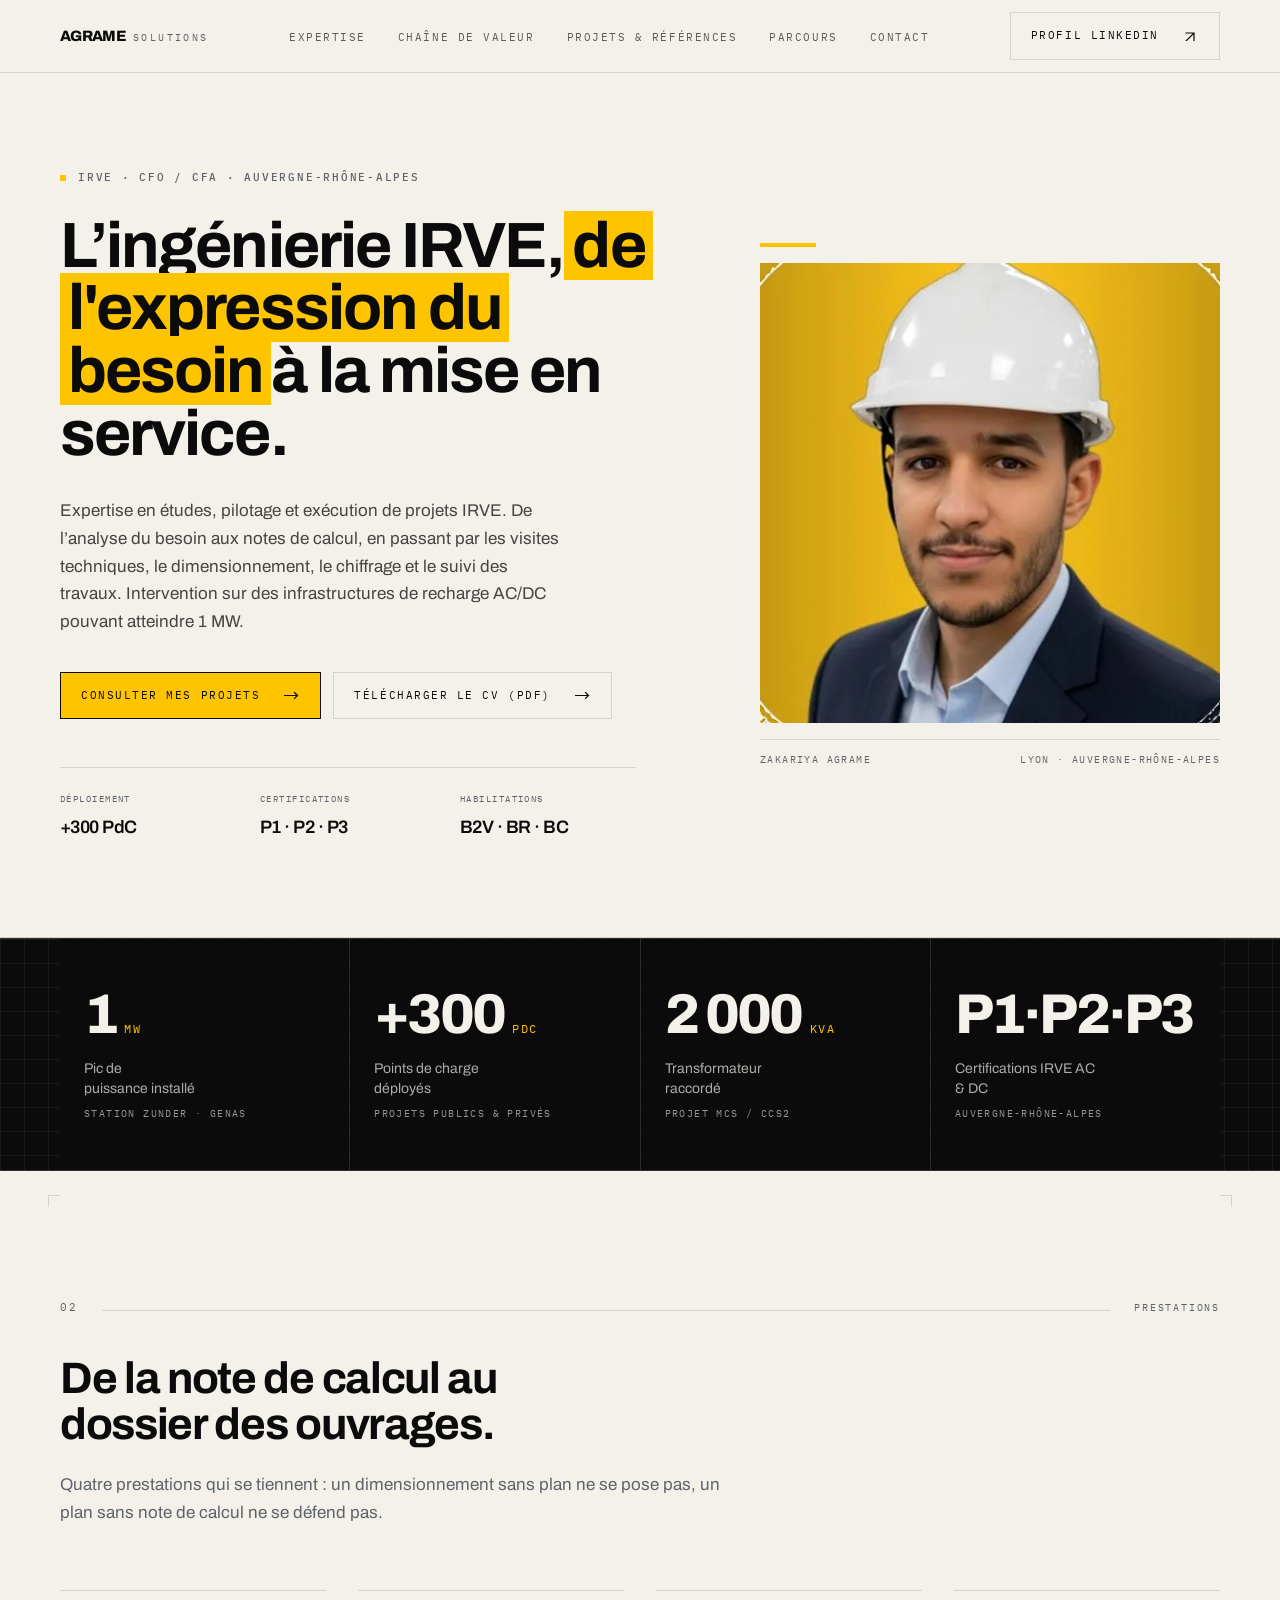
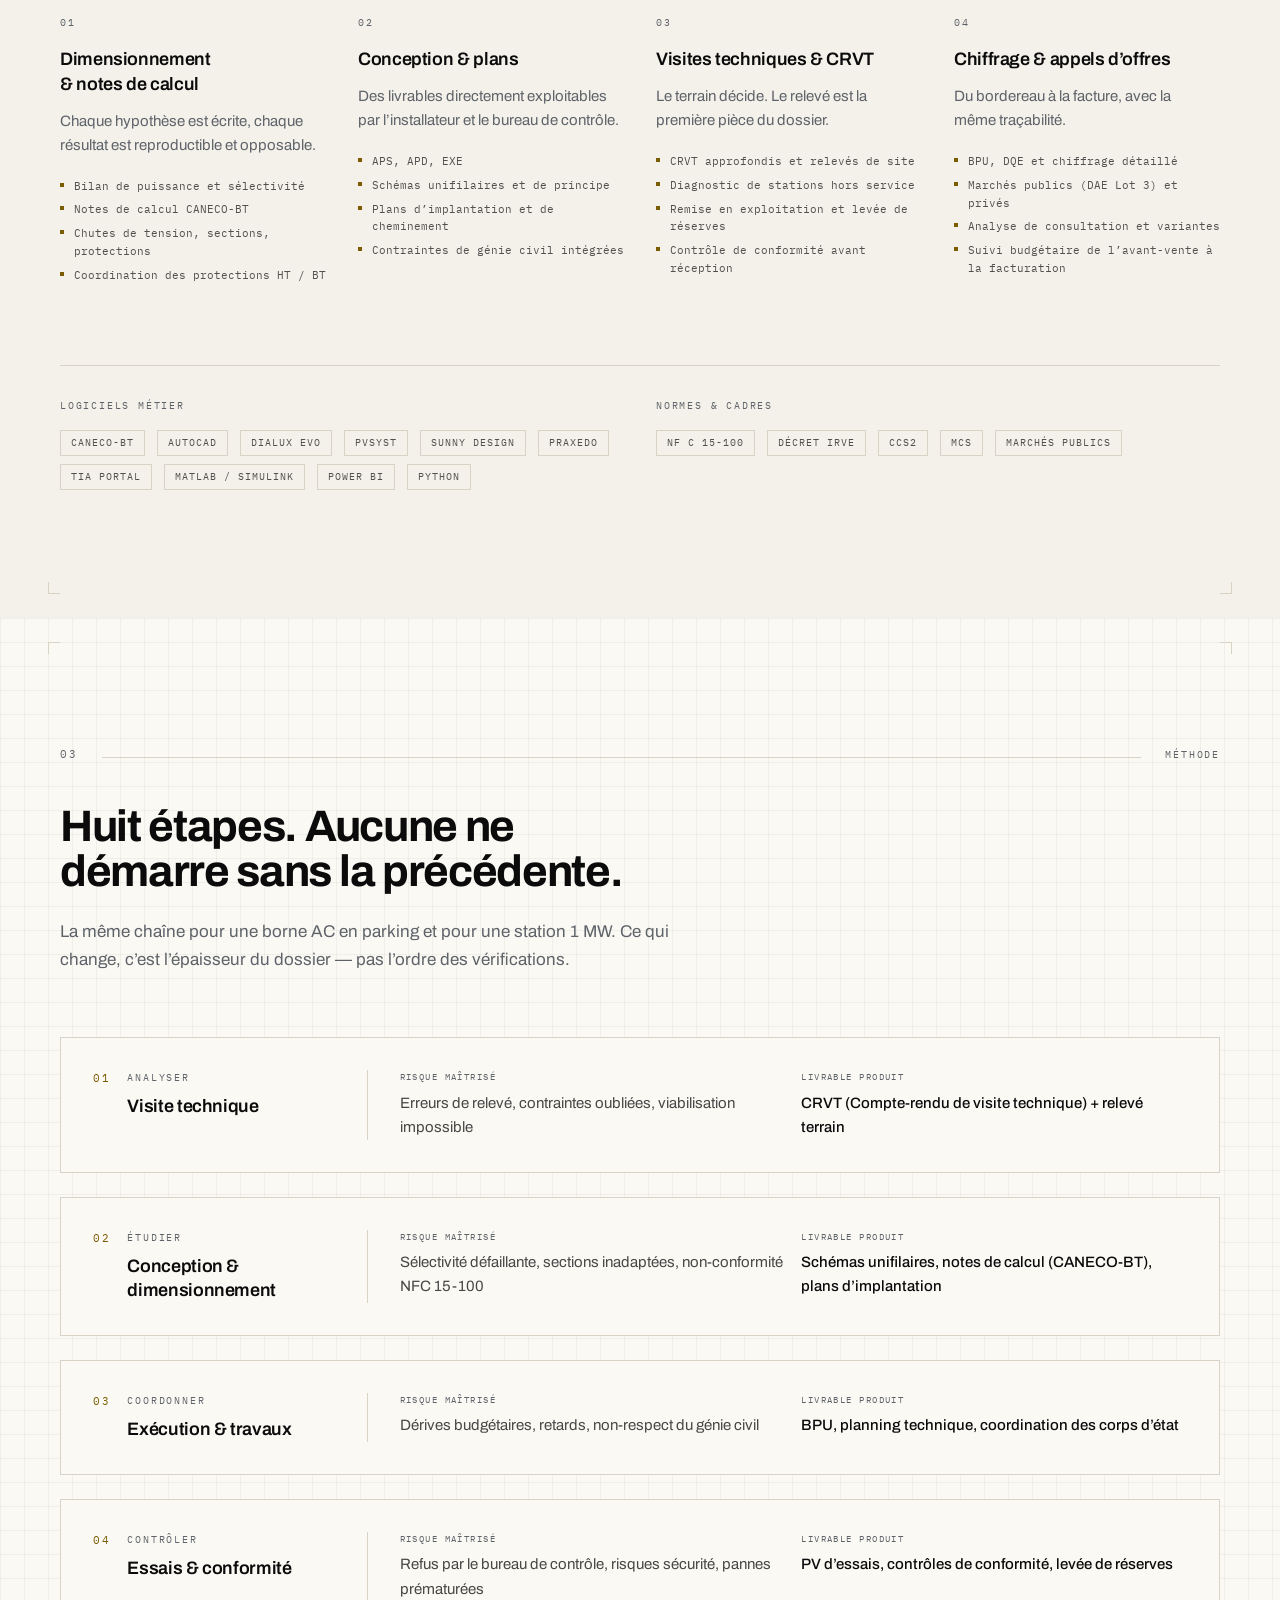
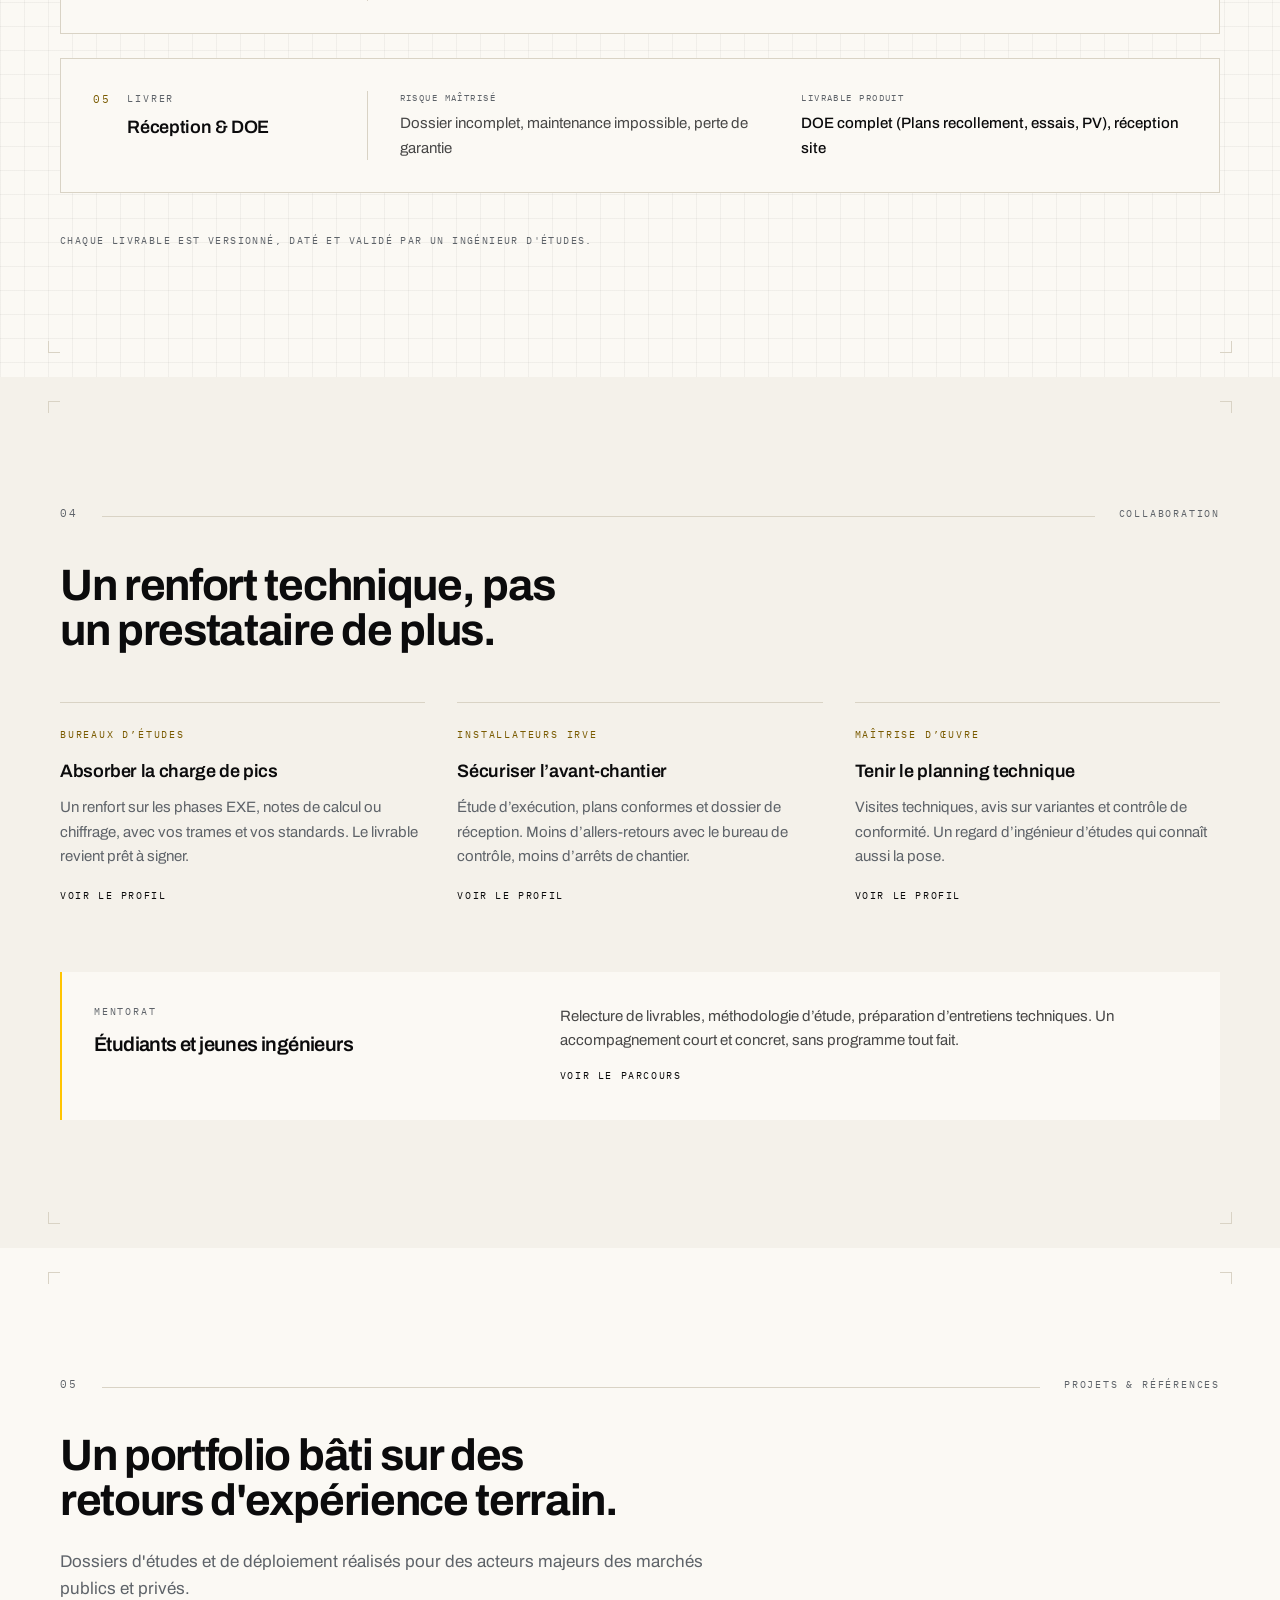
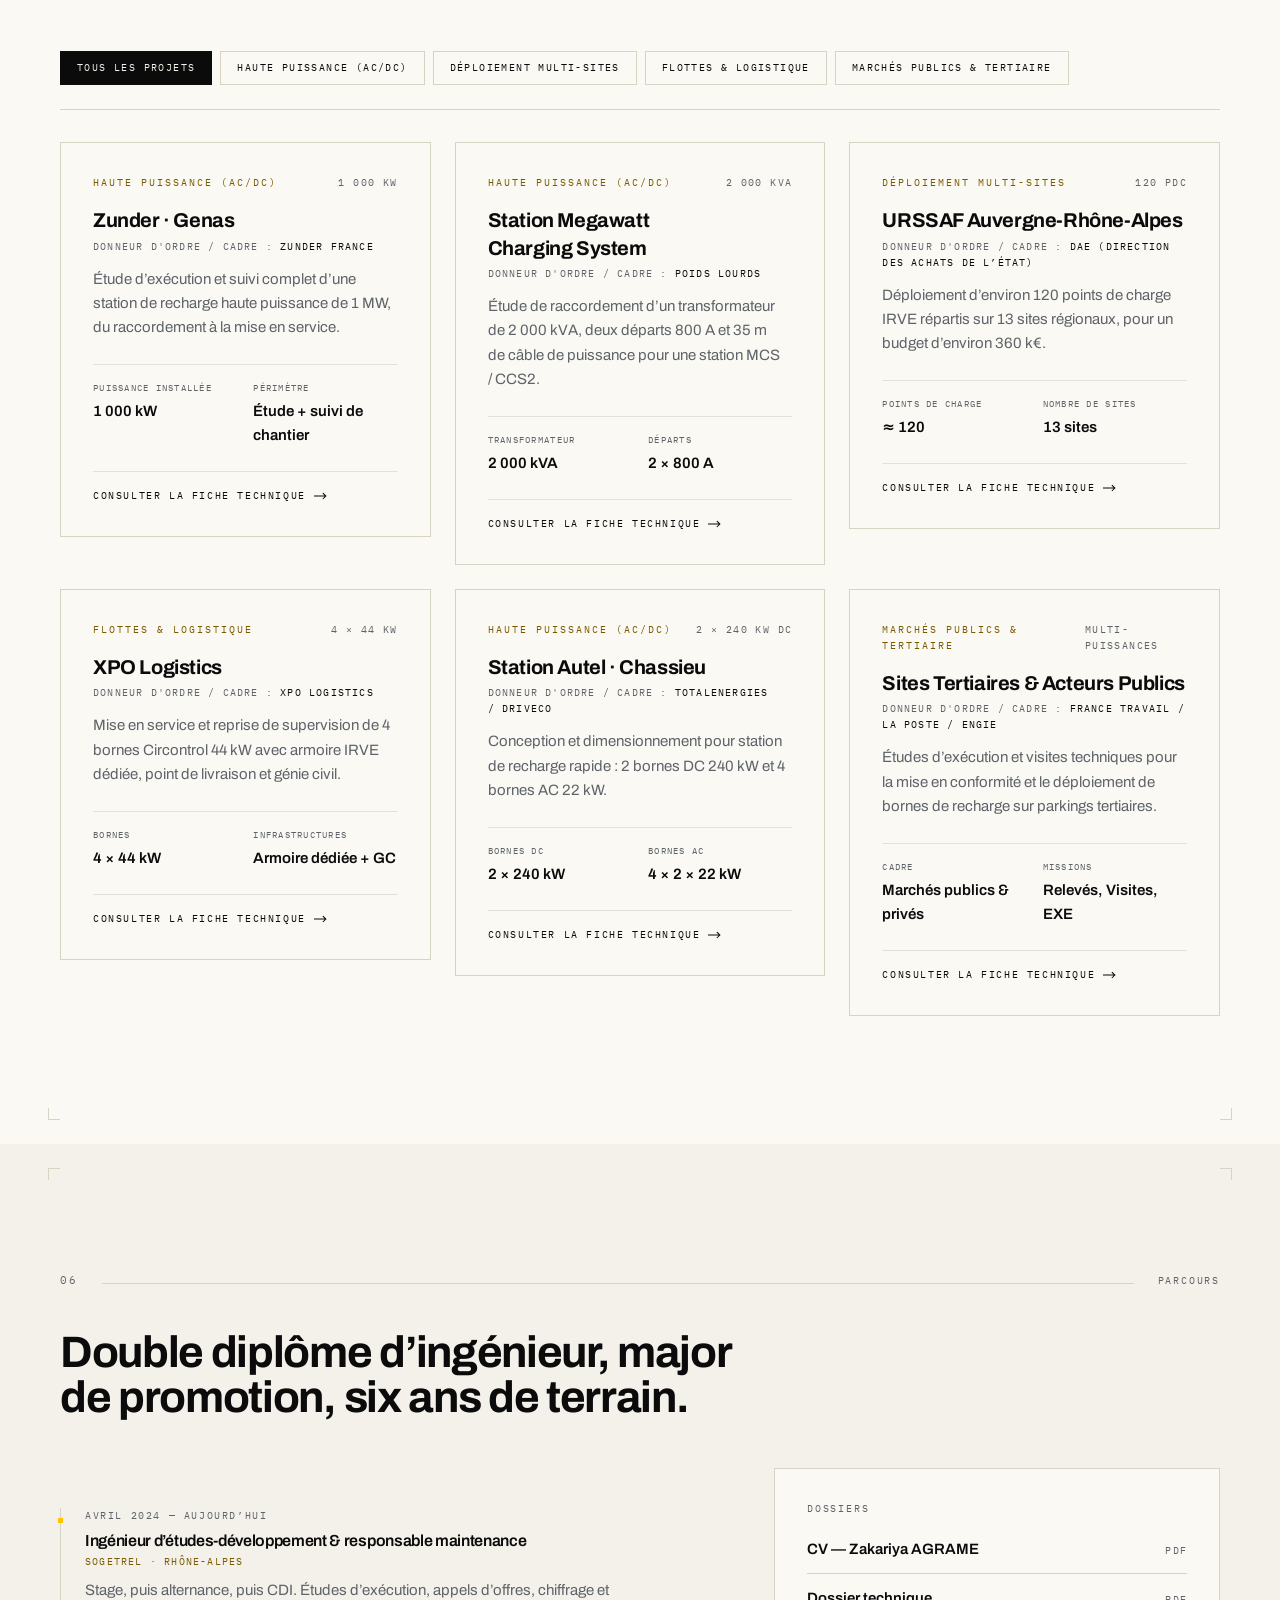
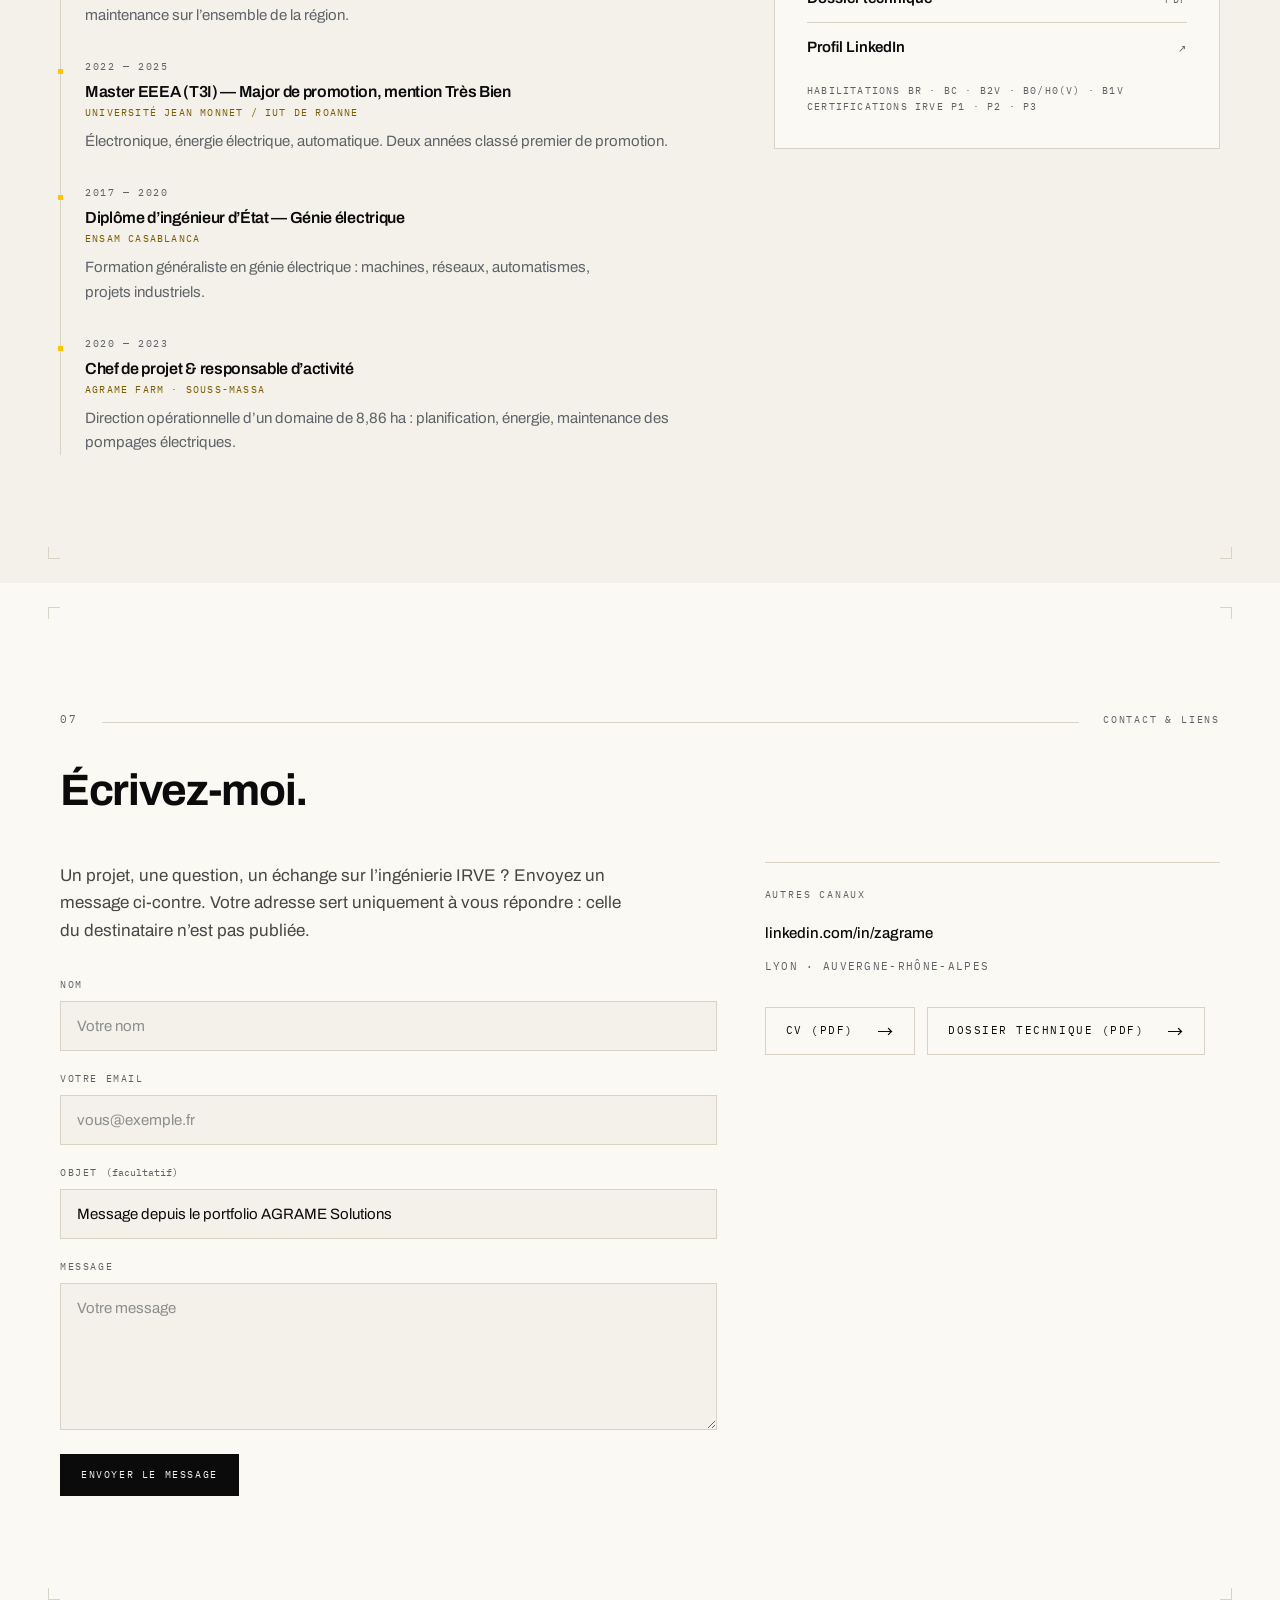
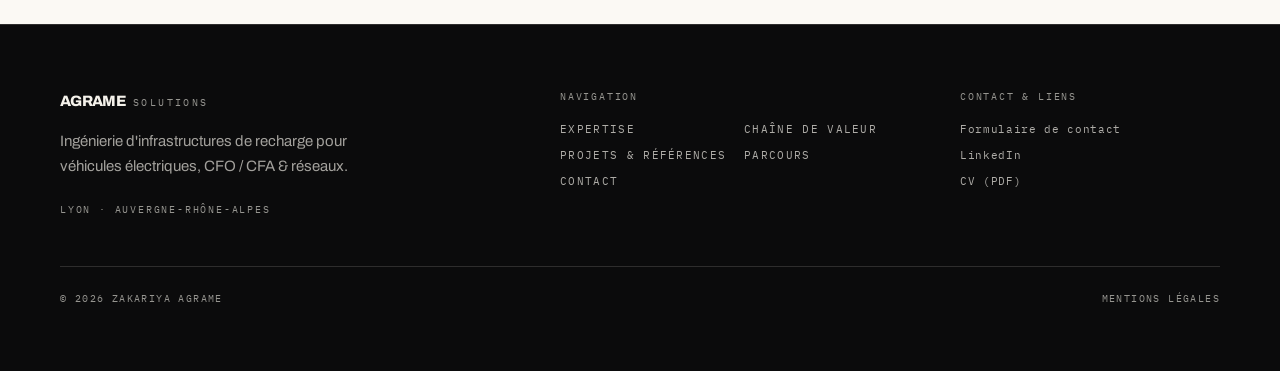
==== commit 6bdceb93: "fix: hide personal email and modernize contact section" ====
--- a/index.html
+++ b/index.html
@@ -1 +1 @@
-<!DOCTYPE html><html lang="fr"><head><meta charset="utf-8"><meta name="viewport" content="width=device-width, initial-scale=1"><title>AGRAME Solutions — Ingénierie IRVE, études électriques &amp; CFO/CFA</title><meta name="description" content="Études d'exécution, notes de calcul, visites techniques et chiffrage d'infrastructures de recharge AC/DC jusqu'à 1 MW. Basé en Auvergne-Rhône-Alpes."><link rel="canonical" href="https://agrame-solutions.github.io/"><meta name="theme-color" content="#0B0B0C"><meta name="author" content="Zakariya AGRAME"><link rel="icon" href="/favicon.svg" type="image/svg+xml"><meta property="og:type" content="website"><meta property="og:locale" content="fr_FR"><meta property="og:site_name" content="AGRAME Solutions"><meta property="og:title" content="AGRAME Solutions — Ingénierie IRVE, études électriques &amp; CFO/CFA"><meta property="og:description" content="Études d'exécution, notes de calcul, visites techniques et chiffrage d'infrastructures de recharge AC/DC jusqu'à 1 MW. Basé en Auvergne-Rhône-Alpes."><meta property="og:url" content="https://agrame-solutions.github.io/"><meta property="og:image" content="https://agrame-solutions.github.io/og-image.png"><meta property="og:image:width" content="1200"><meta property="og:image:height" content="630"><meta property="og:image:alt" content="AGRAME Solutions — Ingénieur d'études &amp; expert IRVE — CFO / CFA"><meta name="twitter:card" content="summary_large_image"><meta name="twitter:title" content="AGRAME Solutions — Ingénierie IRVE, études électriques &amp; CFO/CFA"><meta name="twitter:description" content="Études d'exécution, notes de calcul, visites techniques et chiffrage d'infrastructures de recharge AC/DC jusqu'à 1 MW. Basé en Auvergne-Rhône-Alpes."><meta name="twitter:image" content="https://agrame-solutions.github.io/og-image.png"><script type="application/ld+json">{"@context":"https://schema.org","@graph":[{"@type":"Person","@id":"https://agrame-solutions.github.io#person","name":"Zakariya AGRAME","jobTitle":"Ingénieur d'études & expert IRVE — CFO / CFA","email":"mailto:agrame.zakariya.97@gmail.com","url":"https://agrame-solutions.github.io/","sameAs":["https://www.linkedin.com/in/zagrame"],"address":{"@type":"PostalAddress","addressLocality":"Lyon","addressRegion":"Auvergne-Rhône-Alpes","addressCountry":"FR"},"knowsAbout":["Infrastructures de recharge pour véhicules électriques","IRVE","Courants forts","Courants faibles","NF C 15-100","Postes HT/BT","Appels d’offres"],"alumniOf":[{"@type":"CollegeOrUniversity","name":"Université Jean Monnet — IUT de Roanne"},{"@type":"CollegeOrUniversity","name":"ENSAM Casablanca"}]},{"@type":"ProfessionalService","@id":"https://agrame-solutions.github.io#service","name":"AGRAME Solutions","description":"Études d'exécution, notes de calcul, visites techniques et chiffrage d'infrastructures de recharge AC/DC jusqu'à 1 MW. Basé en Auvergne-Rhône-Alpes.","url":"https://agrame-solutions.github.io/","email":"agrame.zakariya.97@gmail.com","areaServed":{"@type":"AdministrativeArea","name":"Auvergne-Rhône-Alpes"},"founder":{"@id":"https://agrame-solutions.github.io#person"},"knowsLanguage":["fr","en"]}]}</script><script>document.documentElement.classList.add('js');</script><link rel="stylesheet" href="/_astro/Footer.K6ZA9w4m.css"></head><body><a class="skip-link" href="#contenu">Aller au contenu</a><header class="sticky top-0 z-50 border-b border-line bg-paper"><div class="container-page flex h-[72px] items-center justify-between gap-6"><a href="/" class="flex items-baseline gap-2" aria-label="AGRAME Solutions — accueil"><span class="text-[15px] font-extrabold tracking-[-0.045em]">AGRAME</span><span class="font-mono text-[10px] uppercase tracking-[0.24em] text-steel">Solutions</span></a><nav aria-label="Navigation principale" class="hidden lg:block"><ul class="flex items-center gap-8"><li><a href="#expertise" class="link-underline font-mono text-[11px] uppercase tracking-[0.14em] text-ink/65 transition-colors hover:text-ink">Expertise</a></li><li><a href="#chaine-de-valeur" class="link-underline font-mono text-[11px] uppercase tracking-[0.14em] text-ink/65 transition-colors hover:text-ink">Chaîne de valeur</a></li><li><a href="#realisations" class="link-underline font-mono text-[11px] uppercase tracking-[0.14em] text-ink/65 transition-colors hover:text-ink">Projets &amp; Références</a></li><li><a href="#parcours" class="link-underline font-mono text-[11px] uppercase tracking-[0.14em] text-ink/65 transition-colors hover:text-ink">Parcours</a></li><li><a href="#contact" class="link-underline font-mono text-[11px] uppercase tracking-[0.14em] text-ink/65 transition-colors hover:text-ink">Contact</a></li></ul></nav><div class="hidden lg:block"><a href="https://www.linkedin.com/in/zagrame" target="_blank" rel="noopener noreferrer" class="group inline-flex items-center justify-between gap-6 border px-5 py-3.5 font-mono text-[11px] uppercase tracking-[0.14em] transition-colors duration-200 border-line text-ink hover:border-ink hover:bg-ink hover:text-paper"><span>Profil LinkedIn</span><svg width="16" height="9" viewBox="0 0 16 9" fill="none" aria-hidden="true" class="shrink-0"><path d="M3 1h8v8M11 1L2 10" stroke="currentColor" stroke-width="1.2" stroke-linecap="square"></path></svg></a></div><button type="button" id="nav-toggle" class="flex h-11 w-11 flex-col items-center justify-center gap-[5px] border border-line lg:hidden" aria-expanded="false" aria-controls="nav-panel" aria-label="Ouvrir le menu"><span class="block h-px w-5 bg-ink"></span><span class="block h-px w-5 bg-ink"></span><span class="block h-px w-5 bg-ink"></span></button></div><div id="nav-panel" hidden class="border-t border-line bg-paper lg:hidden"><nav aria-label="Navigation mobile" class="container-page py-6"><ul class="flex flex-col"><li class="border-b border-line/70"><a href="#expertise" data-nav-link class="flex items-baseline gap-4 py-4 text-[1.375rem] font-semibold tracking-[-0.02em]"><span class="font-mono text-[10px] tracking-[0.18em] text-steel">01</span>Expertise</a></li><li class="border-b border-line/70"><a href="#chaine-de-valeur" data-nav-link class="flex items-baseline gap-4 py-4 text-[1.375rem] font-semibold tracking-[-0.02em]"><span class="font-mono text-[10px] tracking-[0.18em] text-steel">02</span>Chaîne de valeur</a></li><li class="border-b border-line/70"><a href="#realisations" data-nav-link class="flex items-baseline gap-4 py-4 text-[1.375rem] font-semibold tracking-[-0.02em]"><span class="font-mono text-[10px] tracking-[0.18em] text-steel">03</span>Projets &amp; Références</a></li><li class="border-b border-line/70"><a href="#parcours" data-nav-link class="flex items-baseline gap-4 py-4 text-[1.375rem] font-semibold tracking-[-0.02em]"><span class="font-mono text-[10px] tracking-[0.18em] text-steel">04</span>Parcours</a></li><li class="border-b border-line/70"><a href="#contact" data-nav-link class="flex items-baseline gap-4 py-4 text-[1.375rem] font-semibold tracking-[-0.02em]"><span class="font-mono text-[10px] tracking-[0.18em] text-steel">05</span>Contact</a></li></ul><div class="mt-6"><a href="https://www.linkedin.com/in/zagrame" target="_blank" rel="noopener noreferrer" class="group inline-flex items-center justify-between gap-6 border px-5 py-3.5 font-mono text-[11px] uppercase tracking-[0.14em] transition-colors duration-200 border-line text-ink hover:border-ink hover:bg-ink hover:text-paper w-full"><span>Profil LinkedIn</span><svg width="16" height="9" viewBox="0 0 16 9" fill="none" aria-hidden="true" class="shrink-0"><path d="M3 1h8v8M11 1L2 10" stroke="currentColor" stroke-width="1.2" stroke-linecap="square"></path></svg></a></div></nav></div></header><script type="module">var e=document.getElementById(`nav-toggle`),t=document.getElementById(`nav-panel`);if(e&&t){let n=n=>{e.setAttribute(`aria-expanded`,String(n)),e.setAttribute(`aria-label`,n?`Fermer le menu`:`Ouvrir le menu`),t.hidden=!n};e.addEventListener(`click`,()=>n(e.getAttribute(`aria-expanded`)!==`true`)),t.querySelectorAll(`[data-nav-link]`).forEach(e=>{e.addEventListener(`click`,()=>n(!1))}),document.addEventListener(`keydown`,e=>{e.key===`Escape`&&n(!1)})}</script><main id="contenu"><!-- 00 — HERO --><section class="border-b border-line" aria-labelledby="hero-title"><div class="container-page grid items-center gap-14 py-14 md:py-20 lg:grid-cols-12 lg:gap-10 lg:py-24"><div class="lg:col-span-7"><p class="eyebrow flex items-center gap-3"><span aria-hidden="true" class="inline-block h-1.5 w-1.5 bg-yellow"></span>IRVE · CFO / CFA · Auvergne-Rhône-Alpes</p><h1 id="hero-title" class="mt-7 text-[clamp(2.25rem,5.5vw,4rem)] leading-[0.98]">L’ingénierie IRVE,<span class="bg-yellow px-2 box-decoration-clone text-ink">de l'expression du besoin</span>à la mise en service.</h1><p class="mt-8 max-w-[50ch] text-[1.0625rem] leading-relaxed text-ink/75">Expertise en études, pilotage et exécution de projets IRVE. De l’analyse du besoin aux notes de calcul, en passant par les visites techniques, le dimensionnement, le chiffrage et le suivi des travaux. Intervention sur des infrastructures de recharge AC/DC pouvant atteindre 1 MW.</p><div class="mt-9 flex flex-wrap gap-3"><a href="#realisations" class="group inline-flex items-center justify-between gap-6 border px-5 py-3.5 font-mono text-[11px] uppercase tracking-[0.14em] transition-colors duration-200 border-ink bg-yellow text-ink hover:bg-ink hover:text-paper"><span>Consulter mes projets</span><svg width="16" height="9" viewBox="0 0 16 9" fill="none" aria-hidden="true" class="shrink-0"><path d="M0 4.5h13.5M10.5 1.5l3 3-3 3" stroke="currentColor" stroke-width="1.2" stroke-linecap="square"></path></svg></a><a href="/cv-zakariya-agrame.pdf" class="group inline-flex items-center justify-between gap-6 border px-5 py-3.5 font-mono text-[11px] uppercase tracking-[0.14em] transition-colors duration-200 border-line text-ink hover:border-ink hover:bg-ink hover:text-paper"><span>Télécharger le CV (PDF)</span><svg width="16" height="9" viewBox="0 0 16 9" fill="none" aria-hidden="true" class="shrink-0"><path d="M0 4.5h13.5M10.5 1.5l3 3-3 3" stroke="currentColor" stroke-width="1.2" stroke-linecap="square"></path></svg></a></div><dl class="mt-12 grid max-w-xl grid-cols-3 gap-6 border-t border-line pt-6"><div><dt class="font-mono text-[9px] uppercase tracking-[0.16em] text-steel">Déploiement</dt><dd class="mt-1.5 text-[1.125rem] font-semibold tracking-[-0.03em]">+300 PdC</dd></div><div><dt class="font-mono text-[9px] uppercase tracking-[0.16em] text-steel">Certifications</dt><dd class="mt-1.5 text-[1.125rem] font-semibold tracking-[-0.03em]">P1 · P2 · P3</dd></div><div><dt class="font-mono text-[9px] uppercase tracking-[0.16em] text-steel">Habilitations</dt><dd class="mt-1.5 text-[1.125rem] font-semibold tracking-[-0.03em]">B2V · BR · BC</dd></div></dl></div><div class="lg:col-span-5"><figure class="relative border border-line bg-surface p-3"><img src="/_astro/portrait.BstlOFND_Z1mx7E9.webp" srcset="/_astro/portrait.BstlOFND_Z2bHVd0.webp 320w, /_astro/portrait.BstlOFND_Z1aufBX.webp 400w" alt="Zakariya AGRAME, ingénieur d’études IRVE, casque de chantier" sizes="(min-width: 1024px) 380px, 72vw" loading="eager" fetchpriority="high" decoding="async" width="800" height="800" class="h-auto w-full"><figcaption class="mt-3 flex items-baseline justify-between gap-4 border-t border-line pt-3 font-mono text-[10px] uppercase tracking-[0.14em] text-steel"><span>Zakariya AGRAME</span><span>Lyon · Auvergne-Rhône-Alpes</span></figcaption></figure></div></div></section><!-- 01 — PREUVES --><section aria-label="Chiffres clés" class="tech-grid border-y border-paper/15 bg-ink text-paper"><div class="container-page"><dl class="grid grid-cols-1 gap-px bg-paper/15 sm:grid-cols-2 lg:grid-cols-4"><div class="bg-ink px-2 py-9 md:px-6 md:py-12" data-reveal><dt class="sr-only">Pic de puissance installé</dt><dd><p class="flex items-baseline gap-2"><span class="text-[clamp(2.25rem,5.2vw,3.5rem)] font-extrabold leading-none tracking-[-0.05em]">1</span><span class="font-mono text-[0.75rem] uppercase tracking-[0.14em] text-yellow">MW</span></p><p class="mt-4 max-w-[18ch] text-[0.875rem] leading-snug text-paper/70">Pic de puissance installé</p><p class="mt-2 font-mono text-[10px] uppercase tracking-[0.14em] text-paper/60">Station Zunder · Genas</p></dd><span class="sr-only">1 sur 4</span></div><div class="bg-ink px-2 py-9 md:px-6 md:py-12" data-reveal><dt class="sr-only">Points de charge déployés</dt><dd><p class="flex items-baseline gap-2"><span class="text-[clamp(2.25rem,5.2vw,3.5rem)] font-extrabold leading-none tracking-[-0.05em]">+300</span><span class="font-mono text-[0.75rem] uppercase tracking-[0.14em] text-yellow">PdC</span></p><p class="mt-4 max-w-[18ch] text-[0.875rem] leading-snug text-paper/70">Points de charge déployés</p><p class="mt-2 font-mono text-[10px] uppercase tracking-[0.14em] text-paper/60">Projets publics &amp; privés</p></dd><span class="sr-only">2 sur 4</span></div><div class="bg-ink px-2 py-9 md:px-6 md:py-12" data-reveal><dt class="sr-only">Transformateur raccordé</dt><dd><p class="flex items-baseline gap-2"><span class="text-[clamp(2.25rem,5.2vw,3.5rem)] font-extrabold leading-none tracking-[-0.05em]">2 000</span><span class="font-mono text-[0.75rem] uppercase tracking-[0.14em] text-yellow">kVA</span></p><p class="mt-4 max-w-[18ch] text-[0.875rem] leading-snug text-paper/70">Transformateur raccordé</p><p class="mt-2 font-mono text-[10px] uppercase tracking-[0.14em] text-paper/60">Projet MCS / CCS2</p></dd><span class="sr-only">3 sur 4</span></div><div class="bg-ink px-2 py-9 md:px-6 md:py-12" data-reveal><dt class="sr-only">Certifications IRVE AC &amp; DC</dt><dd><p class="flex items-baseline gap-2"><span class="text-[clamp(2.25rem,5.2vw,3.5rem)] font-extrabold leading-none tracking-[-0.05em]">P1·P2·P3</span></p><p class="mt-4 max-w-[18ch] text-[0.875rem] leading-snug text-paper/70">Certifications IRVE AC &amp; DC</p><p class="mt-2 font-mono text-[10px] uppercase tracking-[0.14em] text-paper/60">Auvergne-Rhône-Alpes</p></dd><span class="sr-only">4 sur 4</span></div></dl></div></section><!-- 02 — EXPERTISE --><section id="expertise" aria-labelledby="expertise-title" class="relative bg-paper text-ink"><div class="container-page relative py-20 md:py-28 lg:py-32"><span aria-hidden="true" class="absolute left-4 top-6 h-3 w-3 border-l border-t md:left-7 border-line"></span><span aria-hidden="true" class="absolute right-4 top-6 h-3 w-3 border-r border-t md:right-7 border-line"></span><span aria-hidden="true" class="absolute bottom-6 left-4 h-3 w-3 border-b border-l md:left-7 border-line"></span><span aria-hidden="true" class="absolute bottom-6 right-4 h-3 w-3 border-b border-r md:right-7 border-line"></span><div class="flex items-baseline gap-4 md:gap-6"><span class="font-mono text-[11px] tracking-[0.2em] text-steel">02</span><span class="h-px flex-1 bg-line"></span><span class="font-mono text-[10px] uppercase tracking-[0.18em] text-steel">Prestations</span></div><h2 id="expertise-title" class="mt-8 max-w-3xl text-[clamp(1.75rem,3.6vw,2.75rem)] md:mt-10">De la note de calcul au dossier des ouvrages.</h2><p class="mt-6 max-w-2xl text-[1.0625rem] leading-relaxed text-steel">Quatre prestations qui se tiennent : un dimensionnement sans plan ne se pose pas, un plan sans note de calcul ne se défend pas.</p><div class="mt-12 grid gap-x-8 gap-y-10 sm:grid-cols-2 lg:grid-cols-4 md:mt-16"><article class="group relative border-t border-line pt-6" data-reveal><span aria-hidden="true" class="absolute left-0 top-0 h-px w-0 bg-yellow transition-[width] duration-300 ease-out group-hover:w-full group-focus-within:w-full"></span><p class="font-mono text-[10px] tracking-[0.2em] text-steel">01</p><h3 class="mt-4 text-[1.125rem] font-semibold leading-snug tracking-[-0.02em]">Dimensionnement &amp; notes de calcul</h3><p class="mt-3 text-[0.9375rem] leading-relaxed text-steel">Chaque hypothèse est écrite, chaque résultat est reproductible et opposable.</p><ul class="mt-5 space-y-1.5"><li class="flex gap-2.5 font-mono text-[11px] leading-relaxed text-ink/70"><span aria-hidden="true" class="mt-[0.45em] block h-1 w-1 shrink-0 bg-yellow-ink"></span>Bilan de puissance et sélectivité</li><li class="flex gap-2.5 font-mono text-[11px] leading-relaxed text-ink/70"><span aria-hidden="true" class="mt-[0.45em] block h-1 w-1 shrink-0 bg-yellow-ink"></span>Notes de calcul CANECO-BT</li><li class="flex gap-2.5 font-mono text-[11px] leading-relaxed text-ink/70"><span aria-hidden="true" class="mt-[0.45em] block h-1 w-1 shrink-0 bg-yellow-ink"></span>Chutes de tension, sections, protections</li><li class="flex gap-2.5 font-mono text-[11px] leading-relaxed text-ink/70"><span aria-hidden="true" class="mt-[0.45em] block h-1 w-1 shrink-0 bg-yellow-ink"></span>Coordination des protections HT / BT</li></ul></article><article class="group relative border-t border-line pt-6" data-reveal><span aria-hidden="true" class="absolute left-0 top-0 h-px w-0 bg-yellow transition-[width] duration-300 ease-out group-hover:w-full group-focus-within:w-full"></span><p class="font-mono text-[10px] tracking-[0.2em] text-steel">02</p><h3 class="mt-4 text-[1.125rem] font-semibold leading-snug tracking-[-0.02em]">Conception &amp; plans</h3><p class="mt-3 text-[0.9375rem] leading-relaxed text-steel">Des livrables directement exploitables par l’installateur et le bureau de contrôle.</p><ul class="mt-5 space-y-1.5"><li class="flex gap-2.5 font-mono text-[11px] leading-relaxed text-ink/70"><span aria-hidden="true" class="mt-[0.45em] block h-1 w-1 shrink-0 bg-yellow-ink"></span>APS, APD, EXE</li><li class="flex gap-2.5 font-mono text-[11px] leading-relaxed text-ink/70"><span aria-hidden="true" class="mt-[0.45em] block h-1 w-1 shrink-0 bg-yellow-ink"></span>Schémas unifilaires et de principe</li><li class="flex gap-2.5 font-mono text-[11px] leading-relaxed text-ink/70"><span aria-hidden="true" class="mt-[0.45em] block h-1 w-1 shrink-0 bg-yellow-ink"></span>Plans d’implantation et de cheminement</li><li class="flex gap-2.5 font-mono text-[11px] leading-relaxed text-ink/70"><span aria-hidden="true" class="mt-[0.45em] block h-1 w-1 shrink-0 bg-yellow-ink"></span>Contraintes de génie civil intégrées</li></ul></article><article class="group relative border-t border-line pt-6" data-reveal><span aria-hidden="true" class="absolute left-0 top-0 h-px w-0 bg-yellow transition-[width] duration-300 ease-out group-hover:w-full group-focus-within:w-full"></span><p class="font-mono text-[10px] tracking-[0.2em] text-steel">03</p><h3 class="mt-4 text-[1.125rem] font-semibold leading-snug tracking-[-0.02em]">Visites techniques &amp; CRVT</h3><p class="mt-3 text-[0.9375rem] leading-relaxed text-steel">Le terrain décide. Le relevé est la première pièce du dossier.</p><ul class="mt-5 space-y-1.5"><li class="flex gap-2.5 font-mono text-[11px] leading-relaxed text-ink/70"><span aria-hidden="true" class="mt-[0.45em] block h-1 w-1 shrink-0 bg-yellow-ink"></span>CRVT approfondis et relevés de site</li><li class="flex gap-2.5 font-mono text-[11px] leading-relaxed text-ink/70"><span aria-hidden="true" class="mt-[0.45em] block h-1 w-1 shrink-0 bg-yellow-ink"></span>Diagnostic de stations hors service</li><li class="flex gap-2.5 font-mono text-[11px] leading-relaxed text-ink/70"><span aria-hidden="true" class="mt-[0.45em] block h-1 w-1 shrink-0 bg-yellow-ink"></span>Remise en exploitation et levée de réserves</li><li class="flex gap-2.5 font-mono text-[11px] leading-relaxed text-ink/70"><span aria-hidden="true" class="mt-[0.45em] block h-1 w-1 shrink-0 bg-yellow-ink"></span>Contrôle de conformité avant réception</li></ul></article><article class="group relative border-t border-line pt-6" data-reveal><span aria-hidden="true" class="absolute left-0 top-0 h-px w-0 bg-yellow transition-[width] duration-300 ease-out group-hover:w-full group-focus-within:w-full"></span><p class="font-mono text-[10px] tracking-[0.2em] text-steel">04</p><h3 class="mt-4 text-[1.125rem] font-semibold leading-snug tracking-[-0.02em]">Chiffrage &amp; appels d’offres</h3><p class="mt-3 text-[0.9375rem] leading-relaxed text-steel">Du bordereau à la facture, avec la même traçabilité.</p><ul class="mt-5 space-y-1.5"><li class="flex gap-2.5 font-mono text-[11px] leading-relaxed text-ink/70"><span aria-hidden="true" class="mt-[0.45em] block h-1 w-1 shrink-0 bg-yellow-ink"></span>BPU, DQE et chiffrage détaillé</li><li class="flex gap-2.5 font-mono text-[11px] leading-relaxed text-ink/70"><span aria-hidden="true" class="mt-[0.45em] block h-1 w-1 shrink-0 bg-yellow-ink"></span>Marchés publics (DAE Lot 3) et privés</li><li class="flex gap-2.5 font-mono text-[11px] leading-relaxed text-ink/70"><span aria-hidden="true" class="mt-[0.45em] block h-1 w-1 shrink-0 bg-yellow-ink"></span>Analyse de consultation et variantes</li><li class="flex gap-2.5 font-mono text-[11px] leading-relaxed text-ink/70"><span aria-hidden="true" class="mt-[0.45em] block h-1 w-1 shrink-0 bg-yellow-ink"></span>Suivi budgétaire de l’avant-vente à la facturation</li></ul></article></div><div class="mt-14 grid gap-8 border-t border-line pt-8 md:grid-cols-2 md:mt-20"><div><p class="font-mono text-[10px] uppercase tracking-[0.18em] text-steel">Logiciels métier</p><ul class="mt-4 flex flex-wrap gap-x-3 gap-y-2"><li class="border border-line px-2.5 py-1 font-mono text-[10px] uppercase tracking-[0.1em] text-ink/70">CANECO-BT</li><li class="border border-line px-2.5 py-1 font-mono text-[10px] uppercase tracking-[0.1em] text-ink/70">AutoCAD</li><li class="border border-line px-2.5 py-1 font-mono text-[10px] uppercase tracking-[0.1em] text-ink/70">Dialux EVO</li><li class="border border-line px-2.5 py-1 font-mono text-[10px] uppercase tracking-[0.1em] text-ink/70">PVSyst</li><li class="border border-line px-2.5 py-1 font-mono text-[10px] uppercase tracking-[0.1em] text-ink/70">Sunny Design</li><li class="border border-line px-2.5 py-1 font-mono text-[10px] uppercase tracking-[0.1em] text-ink/70">Praxedo</li><li class="border border-line px-2.5 py-1 font-mono text-[10px] uppercase tracking-[0.1em] text-ink/70">TIA Portal</li><li class="border border-line px-2.5 py-1 font-mono text-[10px] uppercase tracking-[0.1em] text-ink/70">MATLAB / Simulink</li><li class="border border-line px-2.5 py-1 font-mono text-[10px] uppercase tracking-[0.1em] text-ink/70">Power BI</li><li class="border border-line px-2.5 py-1 font-mono text-[10px] uppercase tracking-[0.1em] text-ink/70">Python</li></ul></div><div><p class="font-mono text-[10px] uppercase tracking-[0.18em] text-steel">Normes & cadres</p><ul class="mt-4 flex flex-wrap gap-x-3 gap-y-2"><li class="border border-line px-2.5 py-1 font-mono text-[10px] uppercase tracking-[0.1em] text-ink/70">NF C 15-100</li><li class="border border-line px-2.5 py-1 font-mono text-[10px] uppercase tracking-[0.1em] text-ink/70">Décret IRVE</li><li class="border border-line px-2.5 py-1 font-mono text-[10px] uppercase tracking-[0.1em] text-ink/70">CCS2</li><li class="border border-line px-2.5 py-1 font-mono text-[10px] uppercase tracking-[0.1em] text-ink/70">MCS</li><li class="border border-line px-2.5 py-1 font-mono text-[10px] uppercase tracking-[0.1em] text-ink/70">Marchés publics</li></ul></div></div></div></section><!-- 03 — MÉTHODE --><section id="methode" aria-labelledby="methode-title" class="relative bg-surface text-ink tech-grid-light"><div class="container-page relative py-20 md:py-28 lg:py-32"><span aria-hidden="true" class="absolute left-4 top-6 h-3 w-3 border-l border-t md:left-7 border-line"></span><span aria-hidden="true" class="absolute right-4 top-6 h-3 w-3 border-r border-t md:right-7 border-line"></span><span aria-hidden="true" class="absolute bottom-6 left-4 h-3 w-3 border-b border-l md:left-7 border-line"></span><span aria-hidden="true" class="absolute bottom-6 right-4 h-3 w-3 border-b border-r md:right-7 border-line"></span><div class="flex items-baseline gap-4 md:gap-6"><span class="font-mono text-[11px] tracking-[0.2em] text-steel">03</span><span class="h-px flex-1 bg-line"></span><span class="font-mono text-[10px] uppercase tracking-[0.18em] text-steel">Méthode</span></div><h2 id="methode-title" class="mt-8 max-w-3xl text-[clamp(1.75rem,3.6vw,2.75rem)] md:mt-10">Huit étapes. Aucune ne démarre sans la précédente.</h2><p class="mt-6 max-w-2xl text-[1.0625rem] leading-relaxed text-steel">La même chaîne pour une borne AC en parking et pour une station 1 MW. Ce qui change, c’est l’épaisseur du dossier — pas l’ordre des vérifications.</p><div class="mt-16 grid gap-6" data-reveal><article class="group relative grid grid-cols-1 border border-line bg-surface p-6 transition-all duration-300 hover:border-yellow md:grid-cols-12 md:p-8"><div class="flex items-start gap-4 md:col-span-3"><span class="font-mono text-[11px] uppercase tracking-[0.2em] text-yellow-ink">01</span><div><p class="font-mono text-[10px] uppercase tracking-[0.18em] text-steel">Analyser</p><h3 class="mt-2 text-[1.125rem] font-semibold leading-snug tracking-[-0.02em]">Visite technique</h3></div></div><div class="mt-6 flex flex-col gap-4 border-l border-line pl-0 md:mt-0 md:col-span-9 md:pl-8"><dl class="grid gap-4 md:grid-cols-2"><div><dt class="font-mono text-[9px] uppercase tracking-[0.16em] text-steel">Risque maîtrisé</dt><dd class="mt-1.5 text-[0.9375rem] leading-relaxed text-ink/75">Erreurs de relevé, contraintes oubliées, viabilisation impossible</dd></div><div><dt class="font-mono text-[9px] uppercase tracking-[0.16em] text-steel">Livrable produit</dt><dd class="mt-1.5 text-[0.9375rem] font-medium leading-relaxed text-ink">CRVT (Compte-rendu de visite technique) + relevé terrain</dd></div></dl></div><div class="absolute inset-y-0 left-0 w-1 bg-yellow opacity-0 transition-opacity duration-300 group-hover:opacity-100"></div></article><article class="group relative grid grid-cols-1 border border-line bg-surface p-6 transition-all duration-300 hover:border-yellow md:grid-cols-12 md:p-8"><div class="flex items-start gap-4 md:col-span-3"><span class="font-mono text-[11px] uppercase tracking-[0.2em] text-yellow-ink">02</span><div><p class="font-mono text-[10px] uppercase tracking-[0.18em] text-steel">Étudier</p><h3 class="mt-2 text-[1.125rem] font-semibold leading-snug tracking-[-0.02em]">Conception &amp; dimensionnement</h3></div></div><div class="mt-6 flex flex-col gap-4 border-l border-line pl-0 md:mt-0 md:col-span-9 md:pl-8"><dl class="grid gap-4 md:grid-cols-2"><div><dt class="font-mono text-[9px] uppercase tracking-[0.16em] text-steel">Risque maîtrisé</dt><dd class="mt-1.5 text-[0.9375rem] leading-relaxed text-ink/75">Sélectivité défaillante, sections inadaptées, non-conformité NFC 15-100</dd></div><div><dt class="font-mono text-[9px] uppercase tracking-[0.16em] text-steel">Livrable produit</dt><dd class="mt-1.5 text-[0.9375rem] font-medium leading-relaxed text-ink">Schémas unifilaires, notes de calcul (CANECO-BT), plans d’implantation</dd></div></dl></div><div class="absolute inset-y-0 left-0 w-1 bg-yellow opacity-0 transition-opacity duration-300 group-hover:opacity-100"></div></article><article class="group relative grid grid-cols-1 border border-line bg-surface p-6 transition-all duration-300 hover:border-yellow md:grid-cols-12 md:p-8"><div class="flex items-start gap-4 md:col-span-3"><span class="font-mono text-[11px] uppercase tracking-[0.2em] text-yellow-ink">03</span><div><p class="font-mono text-[10px] uppercase tracking-[0.18em] text-steel">Coordonner</p><h3 class="mt-2 text-[1.125rem] font-semibold leading-snug tracking-[-0.02em]">Exécution &amp; travaux</h3></div></div><div class="mt-6 flex flex-col gap-4 border-l border-line pl-0 md:mt-0 md:col-span-9 md:pl-8"><dl class="grid gap-4 md:grid-cols-2"><div><dt class="font-mono text-[9px] uppercase tracking-[0.16em] text-steel">Risque maîtrisé</dt><dd class="mt-1.5 text-[0.9375rem] leading-relaxed text-ink/75">Dérives budgétaires, retards, non-respect du génie civil</dd></div><div><dt class="font-mono text-[9px] uppercase tracking-[0.16em] text-steel">Livrable produit</dt><dd class="mt-1.5 text-[0.9375rem] font-medium leading-relaxed text-ink">BPU, planning technique, coordination des corps d’état</dd></div></dl></div><div class="absolute inset-y-0 left-0 w-1 bg-yellow opacity-0 transition-opacity duration-300 group-hover:opacity-100"></div></article><article class="group relative grid grid-cols-1 border border-line bg-surface p-6 transition-all duration-300 hover:border-yellow md:grid-cols-12 md:p-8"><div class="flex items-start gap-4 md:col-span-3"><span class="font-mono text-[11px] uppercase tracking-[0.2em] text-yellow-ink">04</span><div><p class="font-mono text-[10px] uppercase tracking-[0.18em] text-steel">Contrôler</p><h3 class="mt-2 text-[1.125rem] font-semibold leading-snug tracking-[-0.02em]">Essais &amp; conformité</h3></div></div><div class="mt-6 flex flex-col gap-4 border-l border-line pl-0 md:mt-0 md:col-span-9 md:pl-8"><dl class="grid gap-4 md:grid-cols-2"><div><dt class="font-mono text-[9px] uppercase tracking-[0.16em] text-steel">Risque maîtrisé</dt><dd class="mt-1.5 text-[0.9375rem] leading-relaxed text-ink/75">Refus par le bureau de contrôle, risques sécurité, pannes prématurées</dd></div><div><dt class="font-mono text-[9px] uppercase tracking-[0.16em] text-steel">Livrable produit</dt><dd class="mt-1.5 text-[0.9375rem] font-medium leading-relaxed text-ink">PV d’essais, contrôles de conformité, levée de réserves</dd></div></dl></div><div class="absolute inset-y-0 left-0 w-1 bg-yellow opacity-0 transition-opacity duration-300 group-hover:opacity-100"></div></article><article class="group relative grid grid-cols-1 border border-line bg-surface p-6 transition-all duration-300 hover:border-yellow md:grid-cols-12 md:p-8"><div class="flex items-start gap-4 md:col-span-3"><span class="font-mono text-[11px] uppercase tracking-[0.2em] text-yellow-ink">05</span><div><p class="font-mono text-[10px] uppercase tracking-[0.18em] text-steel">Livrer</p><h3 class="mt-2 text-[1.125rem] font-semibold leading-snug tracking-[-0.02em]">Réception &amp; DOE</h3></div></div><div class="mt-6 flex flex-col gap-4 border-l border-line pl-0 md:mt-0 md:col-span-9 md:pl-8"><dl class="grid gap-4 md:grid-cols-2"><div><dt class="font-mono text-[9px] uppercase tracking-[0.16em] text-steel">Risque maîtrisé</dt><dd class="mt-1.5 text-[0.9375rem] leading-relaxed text-ink/75">Dossier incomplet, maintenance impossible, perte de garantie</dd></div><div><dt class="font-mono text-[9px] uppercase tracking-[0.16em] text-steel">Livrable produit</dt><dd class="mt-1.5 text-[0.9375rem] font-medium leading-relaxed text-ink">DOE complet (Plans recollement, essais, PV), réception site</dd></div></dl></div><div class="absolute inset-y-0 left-0 w-1 bg-yellow opacity-0 transition-opacity duration-300 group-hover:opacity-100"></div></article></div><p class="mt-10 max-w-2xl font-mono text-[10px] uppercase leading-relaxed tracking-[0.14em] text-steel">Chaque livrable est versionné, daté et validé par un ingénieur d'études.</p></div></section><!-- 04 — COLLABORATION --><section id="collaboration" aria-labelledby="collaboration-title" class="relative bg-paper text-ink"><div class="container-page relative py-20 md:py-28 lg:py-32"><span aria-hidden="true" class="absolute left-4 top-6 h-3 w-3 border-l border-t md:left-7 border-line"></span><span aria-hidden="true" class="absolute right-4 top-6 h-3 w-3 border-r border-t md:right-7 border-line"></span><span aria-hidden="true" class="absolute bottom-6 left-4 h-3 w-3 border-b border-l md:left-7 border-line"></span><span aria-hidden="true" class="absolute bottom-6 right-4 h-3 w-3 border-b border-r md:right-7 border-line"></span><div class="flex items-baseline gap-4 md:gap-6"><span class="font-mono text-[11px] tracking-[0.2em] text-steel">04</span><span class="h-px flex-1 bg-line"></span><span class="font-mono text-[10px] uppercase tracking-[0.18em] text-steel">Collaboration</span></div><h2 id="collaboration-title" class="mt-8 max-w-3xl text-[clamp(1.75rem,3.6vw,2.75rem)] md:mt-10">Un renfort technique, pas un prestataire de plus.</h2><div class="mt-12 grid gap-x-8 gap-y-10 md:grid-cols-3"><article class="border-t border-line pt-6" data-reveal><p class="font-mono text-[10px] uppercase tracking-[0.18em] text-yellow-ink">Bureaux d’études</p><h3 class="mt-4 text-[1.125rem] font-semibold leading-snug tracking-[-0.02em]">Absorber la charge de pics</h3><p class="mt-3 text-[0.9375rem] leading-relaxed text-steel">Un renfort sur les phases EXE, notes de calcul ou chiffrage, avec vos trames et vos standards. Le livrable revient prêt à signer.</p><a href="https://www.linkedin.com/in/zagrame" target="_blank" rel="noopener noreferrer" class="link-underline mt-5 inline-flex items-center gap-2 font-mono text-[10px] uppercase tracking-[0.16em] text-ink">Voir le profil</a></article><article class="border-t border-line pt-6" data-reveal><p class="font-mono text-[10px] uppercase tracking-[0.18em] text-yellow-ink">Installateurs IRVE</p><h3 class="mt-4 text-[1.125rem] font-semibold leading-snug tracking-[-0.02em]">Sécuriser l’avant-chantier</h3><p class="mt-3 text-[0.9375rem] leading-relaxed text-steel">Étude d’exécution, plans conformes et dossier de réception. Moins d’allers-retours avec le bureau de contrôle, moins d’arrêts de chantier.</p><a href="https://www.linkedin.com/in/zagrame" target="_blank" rel="noopener noreferrer" class="link-underline mt-5 inline-flex items-center gap-2 font-mono text-[10px] uppercase tracking-[0.16em] text-ink">Voir le profil</a></article><article class="border-t border-line pt-6" data-reveal><p class="font-mono text-[10px] uppercase tracking-[0.18em] text-yellow-ink">Maîtrise d’œuvre</p><h3 class="mt-4 text-[1.125rem] font-semibold leading-snug tracking-[-0.02em]">Tenir le planning technique</h3><p class="mt-3 text-[0.9375rem] leading-relaxed text-steel">Visites techniques, avis sur variantes et contrôle de conformité. Un regard d’ingénieur d’études qui connaît aussi la pose.</p><a href="https://www.linkedin.com/in/zagrame" target="_blank" rel="noopener noreferrer" class="link-underline mt-5 inline-flex items-center gap-2 font-mono text-[10px] uppercase tracking-[0.16em] text-ink">Voir le profil</a></article></div><div class="mt-14 border-l-2 border-yellow bg-surface p-6 md:mt-16 md:p-8" data-reveal><div class="grid gap-6 md:grid-cols-12 md:items-start"><div class="md:col-span-5"><p class="font-mono text-[10px] uppercase tracking-[0.18em] text-steel">Mentorat</p><h3 class="mt-3 text-[1.25rem] font-semibold leading-tight tracking-[-0.03em]">Étudiants et jeunes ingénieurs</h3></div><div class="md:col-span-7"><p class="text-[0.9375rem] leading-relaxed text-ink/75">Relecture de livrables, méthodologie d’étude, préparation d’entretiens techniques. Un accompagnement court et concret, sans programme tout fait.</p><a href="https://www.linkedin.com/in/zagrame" target="_blank" rel="noopener noreferrer" class="link-underline mt-4 inline-flex font-mono text-[10px] uppercase tracking-[0.16em] text-ink">Voir le parcours</a></div></div></div></div></section><!-- 05 — RÉALISATIONS --><section id="realisations" aria-labelledby="realisations-title" class="relative bg-surface text-ink"><div class="container-page relative py-20 md:py-28 lg:py-32"><span aria-hidden="true" class="absolute left-4 top-6 h-3 w-3 border-l border-t md:left-7 border-line"></span><span aria-hidden="true" class="absolute right-4 top-6 h-3 w-3 border-r border-t md:right-7 border-line"></span><span aria-hidden="true" class="absolute bottom-6 left-4 h-3 w-3 border-b border-l md:left-7 border-line"></span><span aria-hidden="true" class="absolute bottom-6 right-4 h-3 w-3 border-b border-r md:right-7 border-line"></span><div class="flex items-baseline gap-4 md:gap-6"><span class="font-mono text-[11px] tracking-[0.2em] text-steel">05</span><span class="h-px flex-1 bg-line"></span><span class="font-mono text-[10px] uppercase tracking-[0.18em] text-steel">Projets &amp; Références</span></div><h2 id="realisations-title" class="mt-8 max-w-3xl text-[clamp(1.75rem,3.6vw,2.75rem)] md:mt-10">Un portfolio bâti sur des retours d&#39;expérience terrain.</h2><p class="mt-6 max-w-2xl text-[1.0625rem] leading-relaxed text-steel">Dossiers d'études et de déploiement réalisés pour des acteurs majeurs des marchés publics et privés.</p><div class="mt-12" data-reveal><div class="flex flex-wrap gap-2 border-b border-line pb-6" id="portfolio-filters"><button type="button" data-filter="all" class="filter-btn active border border-ink bg-ink px-4 py-2 font-mono text-[10px] uppercase tracking-[0.14em] text-paper transition-all hover:bg-yellow hover:text-ink">Tous les projets</button><button type="button" data-filter="haute-puissance" class="filter-btn border border-line bg-surface px-4 py-2 font-mono text-[10px] uppercase tracking-[0.14em] text-ink transition-all hover:border-ink hover:bg-paper">Haute Puissance (AC/DC)</button><button type="button" data-filter="multi-sites" class="filter-btn border border-line bg-surface px-4 py-2 font-mono text-[10px] uppercase tracking-[0.14em] text-ink transition-all hover:border-ink hover:bg-paper">Déploiement Multi-sites</button><button type="button" data-filter="flottes-logistique" class="filter-btn border border-line bg-surface px-4 py-2 font-mono text-[10px] uppercase tracking-[0.14em] text-ink transition-all hover:border-ink hover:bg-paper">Flottes &amp; Logistique</button><button type="button" data-filter="marches-publics" class="filter-btn border border-line bg-surface px-4 py-2 font-mono text-[10px] uppercase tracking-[0.14em] text-ink transition-all hover:border-ink hover:bg-paper">Marchés Publics &amp; Tertiaire</button></div><div class="mt-8 grid gap-6 md:grid-cols-2 lg:grid-cols-3" id="portfolio-grid"><div data-cat="haute-puissance" class="project-item"><article class="group relative flex flex-col border border-line bg-surface p-6 transition-all duration-300 hover:border-yellow md:p-8" data-reveal><div class="flex items-start justify-between gap-4"><span class="font-mono text-[10px] uppercase tracking-[0.2em] text-yellow-ink">Haute Puissance (AC/DC)</span><span class="font-mono text-[10px] uppercase tracking-[0.14em] text-steel">1 000 kW</span></div><h3 class="mt-4 text-[1.25rem] font-bold leading-snug tracking-[-0.02em] text-ink group-hover:text-yellow-ink">Zunder · Genas</h3><p class="mt-1 font-mono text-[10px] uppercase tracking-[0.12em] text-steel">Donneur d'ordre / Cadre : <span class="text-ink">Zunder France</span></p><p class="mt-3 text-[0.9375rem] leading-relaxed text-steel">Étude d’exécution et suivi complet d’une station de recharge haute puissance de 1 MW, du raccordement à la mise en service.</p><dl class="mt-6 grid grid-cols-2 gap-4 border-t border-line/60 pt-4"><div><dt class="font-mono text-[9px] uppercase tracking-[0.14em] text-steel">Puissance installée</dt><dd class="mt-1 text-[0.9375rem] font-semibold text-ink">1 000 kW</dd></div><div><dt class="font-mono text-[9px] uppercase tracking-[0.14em] text-steel">Périmètre</dt><dd class="mt-1 text-[0.9375rem] font-semibold text-ink">Étude + suivi de chantier</dd></div></dl><div class="mt-6 flex items-center justify-between border-t border-line/60 pt-4"><a href="/projets/zunder-genas-1mw/" class="inline-flex items-center gap-2 font-mono text-[10px] uppercase tracking-[0.16em] text-ink group-hover:text-yellow-ink"><span>Consulter la fiche technique</span><svg width="14" height="8" viewBox="0 0 16 9" fill="none" aria-hidden="true"><path d="M0 4.5h13.5M10.5 1.5l3 3-3 3" stroke="currentColor" stroke-width="1.2" stroke-linecap="square"></path></svg></a></div></article></div><div data-cat="haute-puissance" class="project-item"><article class="group relative flex flex-col border border-line bg-surface p-6 transition-all duration-300 hover:border-yellow md:p-8" data-reveal><div class="flex items-start justify-between gap-4"><span class="font-mono text-[10px] uppercase tracking-[0.2em] text-yellow-ink">Haute Puissance (AC/DC)</span><span class="font-mono text-[10px] uppercase tracking-[0.14em] text-steel">2 000 kVA</span></div><h3 class="mt-4 text-[1.25rem] font-bold leading-snug tracking-[-0.02em] text-ink group-hover:text-yellow-ink">Station Megawatt Charging System</h3><p class="mt-1 font-mono text-[10px] uppercase tracking-[0.12em] text-steel">Donneur d'ordre / Cadre : <span class="text-ink">Poids Lourds</span></p><p class="mt-3 text-[0.9375rem] leading-relaxed text-steel">Étude de raccordement d’un transformateur de 2 000 kVA, deux départs 800 A et 35 m de câble de puissance pour une station MCS / CCS2.</p><dl class="mt-6 grid grid-cols-2 gap-4 border-t border-line/60 pt-4"><div><dt class="font-mono text-[9px] uppercase tracking-[0.14em] text-steel">Transformateur</dt><dd class="mt-1 text-[0.9375rem] font-semibold text-ink">2 000 kVA</dd></div><div><dt class="font-mono text-[9px] uppercase tracking-[0.14em] text-steel">Départs</dt><dd class="mt-1 text-[0.9375rem] font-semibold text-ink">2 × 800 A</dd></div></dl><div class="mt-6 flex items-center justify-between border-t border-line/60 pt-4"><a href="/projets/mcs-2000-kva/" class="inline-flex items-center gap-2 font-mono text-[10px] uppercase tracking-[0.16em] text-ink group-hover:text-yellow-ink"><span>Consulter la fiche technique</span><svg width="14" height="8" viewBox="0 0 16 9" fill="none" aria-hidden="true"><path d="M0 4.5h13.5M10.5 1.5l3 3-3 3" stroke="currentColor" stroke-width="1.2" stroke-linecap="square"></path></svg></a></div></article></div><div data-cat="multi-sites" class="project-item"><article class="group relative flex flex-col border border-line bg-surface p-6 transition-all duration-300 hover:border-yellow md:p-8" data-reveal><div class="flex items-start justify-between gap-4"><span class="font-mono text-[10px] uppercase tracking-[0.2em] text-yellow-ink">Déploiement Multi-sites</span><span class="font-mono text-[10px] uppercase tracking-[0.14em] text-steel">120 PdC</span></div><h3 class="mt-4 text-[1.25rem] font-bold leading-snug tracking-[-0.02em] text-ink group-hover:text-yellow-ink">URSSAF Auvergne-Rhône-Alpes</h3><p class="mt-1 font-mono text-[10px] uppercase tracking-[0.12em] text-steel">Donneur d'ordre / Cadre : <span class="text-ink">DAE (Direction des Achats de l’État)</span></p><p class="mt-3 text-[0.9375rem] leading-relaxed text-steel">Déploiement d’environ 120 points de charge IRVE répartis sur 13 sites régionaux, pour un budget d’environ 360 k€.</p><dl class="mt-6 grid grid-cols-2 gap-4 border-t border-line/60 pt-4"><div><dt class="font-mono text-[9px] uppercase tracking-[0.14em] text-steel">Points de charge</dt><dd class="mt-1 text-[0.9375rem] font-semibold text-ink">≈ 120</dd></div><div><dt class="font-mono text-[9px] uppercase tracking-[0.14em] text-steel">Nombre de sites</dt><dd class="mt-1 text-[0.9375rem] font-semibold text-ink">13 sites</dd></div></dl><div class="mt-6 flex items-center justify-between border-t border-line/60 pt-4"><a href="/projets/urssaf-aura-120-pdc/" class="inline-flex items-center gap-2 font-mono text-[10px] uppercase tracking-[0.16em] text-ink group-hover:text-yellow-ink"><span>Consulter la fiche technique</span><svg width="14" height="8" viewBox="0 0 16 9" fill="none" aria-hidden="true"><path d="M0 4.5h13.5M10.5 1.5l3 3-3 3" stroke="currentColor" stroke-width="1.2" stroke-linecap="square"></path></svg></a></div></article></div><div data-cat="flottes-logistique" class="project-item"><article class="group relative flex flex-col border border-line bg-surface p-6 transition-all duration-300 hover:border-yellow md:p-8" data-reveal><div class="flex items-start justify-between gap-4"><span class="font-mono text-[10px] uppercase tracking-[0.2em] text-yellow-ink">Flottes &amp; Logistique</span><span class="font-mono text-[10px] uppercase tracking-[0.14em] text-steel">4 × 44 kW</span></div><h3 class="mt-4 text-[1.25rem] font-bold leading-snug tracking-[-0.02em] text-ink group-hover:text-yellow-ink">XPO Logistics</h3><p class="mt-1 font-mono text-[10px] uppercase tracking-[0.12em] text-steel">Donneur d'ordre / Cadre : <span class="text-ink">XPO Logistics</span></p><p class="mt-3 text-[0.9375rem] leading-relaxed text-steel">Mise en service et reprise de supervision de 4 bornes Circontrol 44 kW avec armoire IRVE dédiée, point de livraison et génie civil.</p><dl class="mt-6 grid grid-cols-2 gap-4 border-t border-line/60 pt-4"><div><dt class="font-mono text-[9px] uppercase tracking-[0.14em] text-steel">Bornes</dt><dd class="mt-1 text-[0.9375rem] font-semibold text-ink">4 × 44 kW</dd></div><div><dt class="font-mono text-[9px] uppercase tracking-[0.14em] text-steel">Infrastructures</dt><dd class="mt-1 text-[0.9375rem] font-semibold text-ink">Armoire dédiée + GC</dd></div></dl><div class="mt-6 flex items-center justify-between border-t border-line/60 pt-4"><a href="/projets/xpo-circontrol-44kw/" class="inline-flex items-center gap-2 font-mono text-[10px] uppercase tracking-[0.16em] text-ink group-hover:text-yellow-ink"><span>Consulter la fiche technique</span><svg width="14" height="8" viewBox="0 0 16 9" fill="none" aria-hidden="true"><path d="M0 4.5h13.5M10.5 1.5l3 3-3 3" stroke="currentColor" stroke-width="1.2" stroke-linecap="square"></path></svg></a></div></article></div><div data-cat="haute-puissance" class="project-item"><article class="group relative flex flex-col border border-line bg-surface p-6 transition-all duration-300 hover:border-yellow md:p-8" data-reveal><div class="flex items-start justify-between gap-4"><span class="font-mono text-[10px] uppercase tracking-[0.2em] text-yellow-ink">Haute Puissance (AC/DC)</span><span class="font-mono text-[10px] uppercase tracking-[0.14em] text-steel">2 × 240 kW DC</span></div><h3 class="mt-4 text-[1.25rem] font-bold leading-snug tracking-[-0.02em] text-ink group-hover:text-yellow-ink">Station Autel · Chassieu</h3><p class="mt-1 font-mono text-[10px] uppercase tracking-[0.12em] text-steel">Donneur d'ordre / Cadre : <span class="text-ink">TotalEnergies / DRIVECO</span></p><p class="mt-3 text-[0.9375rem] leading-relaxed text-steel">Conception et dimensionnement pour station de recharge rapide : 2 bornes DC 240 kW et 4 bornes AC 22 kW.</p><dl class="mt-6 grid grid-cols-2 gap-4 border-t border-line/60 pt-4"><div><dt class="font-mono text-[9px] uppercase tracking-[0.14em] text-steel">Bornes DC</dt><dd class="mt-1 text-[0.9375rem] font-semibold text-ink">2 × 240 kW</dd></div><div><dt class="font-mono text-[9px] uppercase tracking-[0.14em] text-steel">Bornes AC</dt><dd class="mt-1 text-[0.9375rem] font-semibold text-ink">4 × 2 × 22 kW</dd></div></dl><div class="mt-6 flex items-center justify-between border-t border-line/60 pt-4"><a href="/projets/totalenergies-autel-chassieu/" class="inline-flex items-center gap-2 font-mono text-[10px] uppercase tracking-[0.16em] text-ink group-hover:text-yellow-ink"><span>Consulter la fiche technique</span><svg width="14" height="8" viewBox="0 0 16 9" fill="none" aria-hidden="true"><path d="M0 4.5h13.5M10.5 1.5l3 3-3 3" stroke="currentColor" stroke-width="1.2" stroke-linecap="square"></path></svg></a></div></article></div><div data-cat="marches-publics" class="project-item"><article class="group relative flex flex-col border border-line bg-surface p-6 transition-all duration-300 hover:border-yellow md:p-8" data-reveal><div class="flex items-start justify-between gap-4"><span class="font-mono text-[10px] uppercase tracking-[0.2em] text-yellow-ink">Marchés Publics &amp; Tertiaire</span><span class="font-mono text-[10px] uppercase tracking-[0.14em] text-steel">Multi-puissances</span></div><h3 class="mt-4 text-[1.25rem] font-bold leading-snug tracking-[-0.02em] text-ink group-hover:text-yellow-ink">Sites Tertiaires &amp; Acteurs Publics</h3><p class="mt-1 font-mono text-[10px] uppercase tracking-[0.12em] text-steel">Donneur d'ordre / Cadre : <span class="text-ink">France Travail / La Poste / ENGIE</span></p><p class="mt-3 text-[0.9375rem] leading-relaxed text-steel">Études d’exécution et visites techniques pour la mise en conformité et le déploiement de bornes de recharge sur parkings tertiaires.</p><dl class="mt-6 grid grid-cols-2 gap-4 border-t border-line/60 pt-4"><div><dt class="font-mono text-[9px] uppercase tracking-[0.14em] text-steel">Cadre</dt><dd class="mt-1 text-[0.9375rem] font-semibold text-ink">Marchés publics &amp; privés</dd></div><div><dt class="font-mono text-[9px] uppercase tracking-[0.14em] text-steel">Missions</dt><dd class="mt-1 text-[0.9375rem] font-semibold text-ink">Relevés, Visites, EXE</dd></div></dl><div class="mt-6 flex items-center justify-between border-t border-line/60 pt-4"><a href="/projets/france-travail-la-poste/" class="inline-flex items-center gap-2 font-mono text-[10px] uppercase tracking-[0.16em] text-ink group-hover:text-yellow-ink"><span>Consulter la fiche technique</span><svg width="14" height="8" viewBox="0 0 16 9" fill="none" aria-hidden="true"><path d="M0 4.5h13.5M10.5 1.5l3 3-3 3" stroke="currentColor" stroke-width="1.2" stroke-linecap="square"></path></svg></a></div></article></div></div></div><script type="module">var e=document.querySelectorAll(`.filter-btn`),t=document.querySelectorAll(`.project-item`);e.forEach(n=>{n.addEventListener(`click`,()=>{e.forEach(e=>{e.classList.remove(`active`,`bg-ink`,`text-paper`,`border-ink`),e.classList.add(`bg-surface`,`text-ink`,`border-line`)}),n.classList.add(`active`,`bg-ink`,`text-paper`,`border-ink`),n.classList.remove(`bg-surface`,`text-ink`,`border-line`);let r=n.getAttribute(`data-filter`);t.forEach(e=>{let t=e.getAttribute(`data-cat`);r===`all`||t===r?e.style.display=`block`:e.style.display=`none`})})});</script></div></section><!-- 06 — PARCOURS --><section id="parcours" aria-labelledby="parcours-title" class="relative bg-paper text-ink"><div class="container-page relative py-20 md:py-28 lg:py-32"><span aria-hidden="true" class="absolute left-4 top-6 h-3 w-3 border-l border-t md:left-7 border-line"></span><span aria-hidden="true" class="absolute right-4 top-6 h-3 w-3 border-r border-t md:right-7 border-line"></span><span aria-hidden="true" class="absolute bottom-6 left-4 h-3 w-3 border-b border-l md:left-7 border-line"></span><span aria-hidden="true" class="absolute bottom-6 right-4 h-3 w-3 border-b border-r md:right-7 border-line"></span><div class="flex items-baseline gap-4 md:gap-6"><span class="font-mono text-[11px] tracking-[0.2em] text-steel">06</span><span class="h-px flex-1 bg-line"></span><span class="font-mono text-[10px] uppercase tracking-[0.18em] text-steel">Parcours</span></div><h2 id="parcours-title" class="mt-8 max-w-3xl text-[clamp(1.75rem,3.6vw,2.75rem)] md:mt-10">Double diplôme d’ingénieur, major de promotion, six ans de terrain.</h2><div class="mt-12 grid gap-12 lg:grid-cols-12 lg:gap-16"><div class="lg:col-span-7"><ol class="mt-10 border-l border-line"><li class="relative pb-8 pl-6 last:pb-0" data-reveal><span aria-hidden="true" class="absolute -left-[3px] top-[0.6rem] block h-[5px] w-[5px] bg-yellow"></span><p class="font-mono text-[10px] uppercase tracking-[0.16em] text-steel">Avril 2024 — aujourd’hui</p><p class="mt-1.5 text-[1rem] font-semibold leading-snug tracking-[-0.02em]">Ingénieur d’études-développement &amp; responsable maintenance</p><p class="mt-0.5 font-mono text-[10px] uppercase tracking-[0.12em] text-yellow-ink">SOGETREL · Rhône-Alpes</p><p class="mt-2 max-w-prose text-[0.9375rem] leading-relaxed text-steel">Stage, puis alternance, puis CDI. Études d’exécution, appels d’offres, chiffrage et maintenance sur l’ensemble de la région.</p></li><li class="relative pb-8 pl-6 last:pb-0" data-reveal><span aria-hidden="true" class="absolute -left-[3px] top-[0.6rem] block h-[5px] w-[5px] bg-yellow"></span><p class="font-mono text-[10px] uppercase tracking-[0.16em] text-steel">2022 — 2025</p><p class="mt-1.5 text-[1rem] font-semibold leading-snug tracking-[-0.02em]">Master EEEA (T3I) — Major de promotion, mention Très Bien</p><p class="mt-0.5 font-mono text-[10px] uppercase tracking-[0.12em] text-yellow-ink">Université Jean Monnet / IUT de Roanne</p><p class="mt-2 max-w-prose text-[0.9375rem] leading-relaxed text-steel">Électronique, énergie électrique, automatique. Deux années classé premier de promotion.</p></li><li class="relative pb-8 pl-6 last:pb-0" data-reveal><span aria-hidden="true" class="absolute -left-[3px] top-[0.6rem] block h-[5px] w-[5px] bg-yellow"></span><p class="font-mono text-[10px] uppercase tracking-[0.16em] text-steel">2017 — 2020</p><p class="mt-1.5 text-[1rem] font-semibold leading-snug tracking-[-0.02em]">Diplôme d’ingénieur d’État — Génie électrique</p><p class="mt-0.5 font-mono text-[10px] uppercase tracking-[0.12em] text-yellow-ink">ENSAM Casablanca</p><p class="mt-2 max-w-prose text-[0.9375rem] leading-relaxed text-steel">Formation généraliste en génie électrique : machines, réseaux, automatismes, projets industriels.</p></li><li class="relative pb-8 pl-6 last:pb-0" data-reveal><span aria-hidden="true" class="absolute -left-[3px] top-[0.6rem] block h-[5px] w-[5px] bg-yellow"></span><p class="font-mono text-[10px] uppercase tracking-[0.16em] text-steel">2020 — 2023</p><p class="mt-1.5 text-[1rem] font-semibold leading-snug tracking-[-0.02em]">Chef de projet &amp; responsable d’activité</p><p class="mt-0.5 font-mono text-[10px] uppercase tracking-[0.12em] text-yellow-ink">AGRAME FARM · Souss-Massa</p><p class="mt-2 max-w-prose text-[0.9375rem] leading-relaxed text-steel">Direction opérationnelle d’un domaine de 8,86 ha : planification, énergie, maintenance des pompages électriques.</p></li></ol></div><aside class="lg:col-span-5"><div class="border border-line bg-surface p-6 md:p-8" data-reveal><p class="font-mono text-[10px] uppercase tracking-[0.18em] text-steel">Dossiers</p><ul class="mt-5 space-y-3"><li><a class="group flex items-baseline justify-between gap-4 border-b border-line pb-3" href="/cv-zakariya-agrame.pdf" download><span class="text-[0.9375rem] font-semibold group-hover:underline decoration-yellow decoration-2 underline-offset-4">CV — Zakariya AGRAME</span><span class="font-mono text-[10px] uppercase tracking-[0.12em] text-steel">PDF</span></a></li><li><a class="group flex items-baseline justify-between gap-4 border-b border-line pb-3" href="/dossier-technique-zakariya-agrame.pdf" download><span class="text-[0.9375rem] font-semibold group-hover:underline decoration-yellow decoration-2 underline-offset-4">Dossier technique</span><span class="font-mono text-[10px] uppercase tracking-[0.12em] text-steel">PDF</span></a></li><li><a class="group flex items-baseline justify-between gap-4" href="https://www.linkedin.com/in/zagrame" target="_blank" rel="noopener"><span class="text-[0.9375rem] font-semibold group-hover:underline decoration-yellow decoration-2 underline-offset-4">Profil LinkedIn</span><span class="font-mono text-[10px] uppercase tracking-[0.12em] text-steel">↗</span></a></li></ul><p class="mt-6 font-mono text-[10px] uppercase leading-relaxed tracking-[0.12em] text-steel">Habilitations BR · BC · B2V · B0/H0(V) · B1V<br>Certifications IRVE P1 · P2 · P3</p></div></aside></div></div></section><!-- 07 — CONTACT / LIENS --><section id="contact" aria-labelledby="contact-title" class="relative bg-surface text-ink"><div class="container-page relative py-20 md:py-28 lg:py-32"><span aria-hidden="true" class="absolute left-4 top-6 h-3 w-3 border-l border-t md:left-7 border-line"></span><span aria-hidden="true" class="absolute right-4 top-6 h-3 w-3 border-r border-t md:right-7 border-line"></span><span aria-hidden="true" class="absolute bottom-6 left-4 h-3 w-3 border-b border-l md:left-7 border-line"></span><span aria-hidden="true" class="absolute bottom-6 right-4 h-3 w-3 border-b border-r md:right-7 border-line"></span><div class="flex items-baseline gap-4 md:gap-6"><span class="font-mono text-[11px] tracking-[0.2em] text-steel">07</span><span class="h-px flex-1 bg-line"></span><span class="font-mono text-[10px] uppercase tracking-[0.18em] text-steel">Contact &amp; Liens</span></div><h2 id="contact-title" class="mt-8 max-w-3xl text-[clamp(1.75rem,3.6vw,2.75rem)] md:mt-10">Pour aller plus loin.</h2><div class="mt-12 grid gap-10 md:grid-cols-12"><div class="md:col-span-7"><p class="max-w-xl text-[1.0625rem] leading-relaxed text-ink/75">Ce site est un portfolio professionnel personnel : parcours, expertise IRVE / CFO / CFA et réalisations. Pour échanger, le profil LinkedIn et les documents ci-dessous sont les canaux directs.</p><div class="mt-8 flex flex-wrap gap-3"><a href="https://www.linkedin.com/in/zagrame" target="_blank" rel="noopener noreferrer" class="group inline-flex items-center justify-between gap-6 border px-5 py-3.5 font-mono text-[11px] uppercase tracking-[0.14em] transition-colors duration-200 border-ink bg-yellow text-ink hover:bg-ink hover:text-paper"><span>Profil LinkedIn</span><svg width="16" height="9" viewBox="0 0 16 9" fill="none" aria-hidden="true" class="shrink-0"><path d="M3 1h8v8M11 1L2 10" stroke="currentColor" stroke-width="1.2" stroke-linecap="square"></path></svg></a><a href="/cv-zakariya-agrame.pdf" class="group inline-flex items-center justify-between gap-6 border px-5 py-3.5 font-mono text-[11px] uppercase tracking-[0.14em] transition-colors duration-200 border-line text-ink hover:border-ink hover:bg-ink hover:text-paper"><span>Télécharger le CV (PDF)</span><svg width="16" height="9" viewBox="0 0 16 9" fill="none" aria-hidden="true" class="shrink-0"><path d="M0 4.5h13.5M10.5 1.5l3 3-3 3" stroke="currentColor" stroke-width="1.2" stroke-linecap="square"></path></svg></a><a href="/dossier-technique-zakariya-agrame.pdf" class="group inline-flex items-center justify-between gap-6 border px-5 py-3.5 font-mono text-[11px] uppercase tracking-[0.14em] transition-colors duration-200 border-line text-ink hover:border-ink hover:bg-ink hover:text-paper"><span>Dossier technique (PDF)</span><svg width="16" height="9" viewBox="0 0 16 9" fill="none" aria-hidden="true" class="shrink-0"><path d="M0 4.5h13.5M10.5 1.5l3 3-3 3" stroke="currentColor" stroke-width="1.2" stroke-linecap="square"></path></svg></a></div></div><aside class="md:col-span-5"><div class="border-t border-line pt-6"><p class="font-mono text-[10px] uppercase tracking-[0.18em] text-steel">Liens directs</p><ul class="mt-4 space-y-3"><li><a class="link-underline text-[0.9375rem] font-medium" href="mailto:agrame.zakariya.97@gmail.com">agrame.zakariya.97@gmail.com</a></li><li><a class="link-underline text-[0.9375rem] font-medium" href="https://www.linkedin.com/in/zagrame" target="_blank" rel="noopener noreferrer">linkedin.com/in/zagrame</a></li><li class="font-mono text-[11px] uppercase tracking-[0.12em] text-steel">Lyon · Auvergne-Rhône-Alpes</li></ul></div></aside></div></div></section></main><footer class="border-t border-paper/15 bg-ink text-paper"><div class="container-page py-14 md:py-16"><div class="grid gap-10 md:grid-cols-12"><div class="md:col-span-5"><p class="flex items-baseline gap-2"><span class="text-[15px] font-extrabold tracking-[-0.045em]">AGRAME</span><span class="font-mono text-[10px] uppercase tracking-[0.24em] text-paper/60">Solutions</span></p><p class="mt-4 max-w-xs text-[0.9375rem] leading-relaxed text-paper/65">Portfolio professionnel personnel de Zakariya AGRAME. Ingénierie d'infrastructures de recharge pour véhicules électriques, CFO / CFA & réseaux.</p><p class="mt-6 font-mono text-[10px] uppercase tracking-[0.18em] text-paper/60">Lyon · Auvergne-Rhône-Alpes</p></div><nav aria-label="Liens de pied de page" class="md:col-span-4"><p class="font-mono text-[10px] uppercase tracking-[0.18em] text-paper/60">Navigation</p><ul class="mt-4 grid grid-cols-2 gap-2 font-mono text-[11px] uppercase tracking-[0.12em]"><li><a class="link-underline text-paper/70 hover:text-paper" href="#expertise">Expertise</a></li><li><a class="link-underline text-paper/70 hover:text-paper" href="#chaine-de-valeur">Chaîne de valeur</a></li><li><a class="link-underline text-paper/70 hover:text-paper" href="#realisations">Projets & Références</a></li><li><a class="link-underline text-paper/70 hover:text-paper" href="#parcours">Parcours</a></li><li><a class="link-underline text-paper/70 hover:text-paper" href="#contact">Contact</a></li></ul></nav><div class="md:col-span-3"><p class="font-mono text-[10px] uppercase tracking-[0.18em] text-paper/60">Contact & Liens</p><ul class="mt-4 space-y-2 font-mono text-[11px] tracking-[0.06em]"><li><a class="link-underline text-paper/70 hover:text-paper" href="mailto:agrame.zakariya.97@gmail.com">agrame.zakariya.97@gmail.com</a></li><li><a class="link-underline text-paper/70 hover:text-paper" href="https://www.linkedin.com/in/zagrame" rel="noopener" target="_blank">LinkedIn</a></li><li><a class="link-underline text-paper/70 hover:text-paper" href="/cv-zakariya-agrame.pdf" download>CV (PDF)</a></li></ul></div></div><div class="mt-12 flex flex-col gap-3 border-t border-paper/15 pt-6 font-mono text-[10px] uppercase tracking-[0.14em] text-paper/60 md:flex-row md:items-center md:justify-between"><p>© 2026 Zakariya AGRAME — Portfolio professionnel personnel</p><p><a class="link-underline hover:text-paper/70" href="/mentions-legales/">Mentions légales</a></p></div></div></footer><script type="module">var e=document.querySelectorAll(`[data-reveal]`);if(window.matchMedia(`(prefers-reduced-motion: reduce)`).matches||!(`IntersectionObserver`in window))e.forEach(e=>e.classList.add(`is-visible`));else{let t=new IntersectionObserver(e=>{for(let n of e)n.isIntersecting&&(n.target.classList.add(`is-visible`),t.unobserve(n.target))},{rootMargin:`0px 0px -8% 0px`,threshold:.05});e.forEach(e=>t.observe(e))}</script></body></html>+<!DOCTYPE html><html lang="fr"><head><meta charset="utf-8"><meta name="viewport" content="width=device-width, initial-scale=1"><title>AGRAME Solutions — Ingénierie IRVE, études électriques &amp; CFO/CFA</title><meta name="description" content="Études d'exécution, notes de calcul, visites techniques et chiffrage d'infrastructures de recharge AC/DC jusqu'à 1 MW. Basé en Auvergne-Rhône-Alpes."><link rel="canonical" href="https://agrame-solutions.github.io/"><meta name="theme-color" content="#0B0B0C"><meta name="author" content="Zakariya AGRAME"><link rel="icon" href="/favicon.svg" type="image/svg+xml"><meta property="og:type" content="website"><meta property="og:locale" content="fr_FR"><meta property="og:site_name" content="AGRAME Solutions"><meta property="og:title" content="AGRAME Solutions — Ingénierie IRVE, études électriques &amp; CFO/CFA"><meta property="og:description" content="Études d'exécution, notes de calcul, visites techniques et chiffrage d'infrastructures de recharge AC/DC jusqu'à 1 MW. Basé en Auvergne-Rhône-Alpes."><meta property="og:url" content="https://agrame-solutions.github.io/"><meta property="og:image" content="https://agrame-solutions.github.io/og-image.png"><meta property="og:image:width" content="1200"><meta property="og:image:height" content="630"><meta property="og:image:alt" content="AGRAME Solutions — Ingénieur d'études &amp; expert IRVE — CFO / CFA"><meta name="twitter:card" content="summary_large_image"><meta name="twitter:title" content="AGRAME Solutions — Ingénierie IRVE, études électriques &amp; CFO/CFA"><meta name="twitter:description" content="Études d'exécution, notes de calcul, visites techniques et chiffrage d'infrastructures de recharge AC/DC jusqu'à 1 MW. Basé en Auvergne-Rhône-Alpes."><meta name="twitter:image" content="https://agrame-solutions.github.io/og-image.png"><script type="application/ld+json">{"@context":"https://schema.org","@graph":[{"@type":"Person","@id":"https://agrame-solutions.github.io#person","name":"Zakariya AGRAME","jobTitle":"Ingénieur d'études & expert IRVE — CFO / CFA","url":"https://agrame-solutions.github.io/","sameAs":["https://www.linkedin.com/in/zagrame"],"address":{"@type":"PostalAddress","addressLocality":"Lyon","addressRegion":"Auvergne-Rhône-Alpes","addressCountry":"FR"},"knowsAbout":["Infrastructures de recharge pour véhicules électriques","IRVE","Courants forts","Courants faibles","NF C 15-100","Postes HT/BT","Appels d’offres"],"alumniOf":[{"@type":"CollegeOrUniversity","name":"Université Jean Monnet — IUT de Roanne"},{"@type":"CollegeOrUniversity","name":"ENSAM Casablanca"}]},{"@type":"ProfessionalService","@id":"https://agrame-solutions.github.io#service","name":"AGRAME Solutions","description":"Études d'exécution, notes de calcul, visites techniques et chiffrage d'infrastructures de recharge AC/DC jusqu'à 1 MW. Basé en Auvergne-Rhône-Alpes.","url":"https://agrame-solutions.github.io/","areaServed":{"@type":"AdministrativeArea","name":"Auvergne-Rhône-Alpes"},"founder":{"@id":"https://agrame-solutions.github.io#person"},"knowsLanguage":["fr","en"]}]}</script><script>document.documentElement.classList.add('js');</script><link rel="stylesheet" href="/_astro/Footer.BTSadzoe.css"></head><body><a class="skip-link" href="#contenu">Aller au contenu</a><header class="sticky top-0 z-50 border-b border-line bg-paper"><div class="container-page flex h-[72px] items-center justify-between gap-6"><a href="/" class="flex items-baseline gap-2" aria-label="AGRAME Solutions — accueil"><span class="text-[15px] font-extrabold tracking-[-0.045em]">AGRAME</span><span class="font-mono text-[10px] uppercase tracking-[0.24em] text-steel">Solutions</span></a><nav aria-label="Navigation principale" class="hidden lg:block"><ul class="flex items-center gap-8"><li><a href="#expertise" class="link-underline font-mono text-[11px] uppercase tracking-[0.14em] text-ink/65 transition-colors hover:text-ink">Expertise</a></li><li><a href="#chaine-de-valeur" class="link-underline font-mono text-[11px] uppercase tracking-[0.14em] text-ink/65 transition-colors hover:text-ink">Chaîne de valeur</a></li><li><a href="#realisations" class="link-underline font-mono text-[11px] uppercase tracking-[0.14em] text-ink/65 transition-colors hover:text-ink">Projets &amp; Références</a></li><li><a href="#parcours" class="link-underline font-mono text-[11px] uppercase tracking-[0.14em] text-ink/65 transition-colors hover:text-ink">Parcours</a></li><li><a href="#contact" class="link-underline font-mono text-[11px] uppercase tracking-[0.14em] text-ink/65 transition-colors hover:text-ink">Contact</a></li></ul></nav><div class="hidden lg:block"><a href="https://www.linkedin.com/in/zagrame" target="_blank" rel="noopener noreferrer" class="group inline-flex items-center justify-between gap-6 border px-5 py-3.5 font-mono text-[11px] uppercase tracking-[0.14em] transition-colors duration-200 border-line text-ink hover:border-ink hover:bg-ink hover:text-paper"><span>Profil LinkedIn</span><svg width="16" height="9" viewBox="0 0 16 9" fill="none" aria-hidden="true" class="shrink-0"><path d="M3 1h8v8M11 1L2 10" stroke="currentColor" stroke-width="1.2" stroke-linecap="square"></path></svg></a></div><button type="button" id="nav-toggle" class="flex h-11 w-11 flex-col items-center justify-center gap-[5px] border border-line lg:hidden" aria-expanded="false" aria-controls="nav-panel" aria-label="Ouvrir le menu"><span class="block h-px w-5 bg-ink"></span><span class="block h-px w-5 bg-ink"></span><span class="block h-px w-5 bg-ink"></span></button></div><div id="nav-panel" hidden class="border-t border-line bg-paper lg:hidden"><nav aria-label="Navigation mobile" class="container-page py-6"><ul class="flex flex-col"><li class="border-b border-line/70"><a href="#expertise" data-nav-link class="flex items-baseline gap-4 py-4 text-[1.375rem] font-semibold tracking-[-0.02em]"><span class="font-mono text-[10px] tracking-[0.18em] text-steel">01</span>Expertise</a></li><li class="border-b border-line/70"><a href="#chaine-de-valeur" data-nav-link class="flex items-baseline gap-4 py-4 text-[1.375rem] font-semibold tracking-[-0.02em]"><span class="font-mono text-[10px] tracking-[0.18em] text-steel">02</span>Chaîne de valeur</a></li><li class="border-b border-line/70"><a href="#realisations" data-nav-link class="flex items-baseline gap-4 py-4 text-[1.375rem] font-semibold tracking-[-0.02em]"><span class="font-mono text-[10px] tracking-[0.18em] text-steel">03</span>Projets &amp; Références</a></li><li class="border-b border-line/70"><a href="#parcours" data-nav-link class="flex items-baseline gap-4 py-4 text-[1.375rem] font-semibold tracking-[-0.02em]"><span class="font-mono text-[10px] tracking-[0.18em] text-steel">04</span>Parcours</a></li><li class="border-b border-line/70"><a href="#contact" data-nav-link class="flex items-baseline gap-4 py-4 text-[1.375rem] font-semibold tracking-[-0.02em]"><span class="font-mono text-[10px] tracking-[0.18em] text-steel">05</span>Contact</a></li></ul><div class="mt-6"><a href="https://www.linkedin.com/in/zagrame" target="_blank" rel="noopener noreferrer" class="group inline-flex items-center justify-between gap-6 border px-5 py-3.5 font-mono text-[11px] uppercase tracking-[0.14em] transition-colors duration-200 border-line text-ink hover:border-ink hover:bg-ink hover:text-paper w-full"><span>Profil LinkedIn</span><svg width="16" height="9" viewBox="0 0 16 9" fill="none" aria-hidden="true" class="shrink-0"><path d="M3 1h8v8M11 1L2 10" stroke="currentColor" stroke-width="1.2" stroke-linecap="square"></path></svg></a></div></nav></div></header><script type="module">var e=document.getElementById(`nav-toggle`),t=document.getElementById(`nav-panel`);if(e&&t){let n=n=>{e.setAttribute(`aria-expanded`,String(n)),e.setAttribute(`aria-label`,n?`Fermer le menu`:`Ouvrir le menu`),t.hidden=!n};e.addEventListener(`click`,()=>n(e.getAttribute(`aria-expanded`)!==`true`)),t.querySelectorAll(`[data-nav-link]`).forEach(e=>{e.addEventListener(`click`,()=>n(!1))}),document.addEventListener(`keydown`,e=>{e.key===`Escape`&&n(!1)})}</script><main id="contenu"><!-- 00 — HERO --><section class="border-b border-line" aria-labelledby="hero-title"><div class="container-page grid items-center gap-14 py-14 md:py-20 lg:grid-cols-12 lg:gap-10 lg:py-24"><div class="lg:col-span-7"><p class="eyebrow flex items-center gap-3"><span aria-hidden="true" class="inline-block h-1.5 w-1.5 bg-yellow"></span>IRVE · CFO / CFA · Auvergne-Rhône-Alpes</p><h1 id="hero-title" class="mt-7 text-[clamp(2.25rem,5.5vw,4rem)] leading-[0.98]">L’ingénierie IRVE,<span class="bg-yellow px-2 box-decoration-clone text-ink">de l'expression du besoin</span>à la mise en service.</h1><p class="mt-8 max-w-[50ch] text-[1.0625rem] leading-relaxed text-ink/75">Expertise en études, pilotage et exécution de projets IRVE. De l’analyse du besoin aux notes de calcul, en passant par les visites techniques, le dimensionnement, le chiffrage et le suivi des travaux. Intervention sur des infrastructures de recharge AC/DC pouvant atteindre 1 MW.</p><div class="mt-9 flex flex-wrap gap-3"><a href="#realisations" class="group inline-flex items-center justify-between gap-6 border px-5 py-3.5 font-mono text-[11px] uppercase tracking-[0.14em] transition-colors duration-200 border-ink bg-yellow text-ink hover:bg-ink hover:text-paper"><span>Consulter mes projets</span><svg width="16" height="9" viewBox="0 0 16 9" fill="none" aria-hidden="true" class="shrink-0"><path d="M0 4.5h13.5M10.5 1.5l3 3-3 3" stroke="currentColor" stroke-width="1.2" stroke-linecap="square"></path></svg></a><a href="/cv-zakariya-agrame.pdf" class="group inline-flex items-center justify-between gap-6 border px-5 py-3.5 font-mono text-[11px] uppercase tracking-[0.14em] transition-colors duration-200 border-line text-ink hover:border-ink hover:bg-ink hover:text-paper"><span>Télécharger le CV (PDF)</span><svg width="16" height="9" viewBox="0 0 16 9" fill="none" aria-hidden="true" class="shrink-0"><path d="M0 4.5h13.5M10.5 1.5l3 3-3 3" stroke="currentColor" stroke-width="1.2" stroke-linecap="square"></path></svg></a></div><dl class="mt-12 grid max-w-xl grid-cols-3 gap-6 border-t border-line pt-6"><div><dt class="font-mono text-[9px] uppercase tracking-[0.16em] text-steel">Déploiement</dt><dd class="mt-1.5 text-[1.125rem] font-semibold tracking-[-0.03em]">+300 PdC</dd></div><div><dt class="font-mono text-[9px] uppercase tracking-[0.16em] text-steel">Certifications</dt><dd class="mt-1.5 text-[1.125rem] font-semibold tracking-[-0.03em]">P1 · P2 · P3</dd></div><div><dt class="font-mono text-[9px] uppercase tracking-[0.16em] text-steel">Habilitations</dt><dd class="mt-1.5 text-[1.125rem] font-semibold tracking-[-0.03em]">B2V · BR · BC</dd></div></dl></div><div class="lg:col-span-5"><figure><span aria-hidden="true" class="mb-4 block h-1 w-14 bg-yellow"></span><img src="/_astro/portrait-modern.DjP-I0od_ZH0Gus.webp" srcset="/_astro/portrait-modern.DjP-I0od_QaVb3.webp 320w, /_astro/portrait-modern.DjP-I0od_gYF6e.webp 480w, /_astro/portrait-modern.DjP-I0od_Zd0vc7.webp 640w, /_astro/portrait-modern.DjP-I0od_ZH0Gus.webp 800w" alt="Zakariya AGRAME, ingénieur d’études IRVE, casque de chantier" sizes="(min-width: 1024px) 460px, (min-width: 640px) 80vw, 92vw" loading="eager" fetchpriority="high" decoding="async" width="800" height="800" class="h-auto w-full"><figcaption class="mt-4 flex items-baseline justify-between gap-4 border-t border-line pt-3 font-mono text-[10px] uppercase tracking-[0.14em] text-steel"><span>Zakariya AGRAME</span><span>Lyon · Auvergne-Rhône-Alpes</span></figcaption></figure></div></div></section><!-- 01 — PREUVES --><section aria-label="Chiffres clés" class="tech-grid border-y border-paper/15 bg-ink text-paper"><div class="container-page"><dl class="grid grid-cols-1 gap-px bg-paper/15 sm:grid-cols-2 lg:grid-cols-4"><div class="bg-ink px-2 py-9 md:px-6 md:py-12" data-reveal><dt class="sr-only">Pic de puissance installé</dt><dd><p class="flex items-baseline gap-2"><span class="text-[clamp(2.25rem,5.2vw,3.5rem)] font-extrabold leading-none tracking-[-0.05em]">1</span><span class="font-mono text-[0.75rem] uppercase tracking-[0.14em] text-yellow">MW</span></p><p class="mt-4 max-w-[18ch] text-[0.875rem] leading-snug text-paper/70">Pic de puissance installé</p><p class="mt-2 font-mono text-[10px] uppercase tracking-[0.14em] text-paper/60">Station Zunder · Genas</p></dd><span class="sr-only">1 sur 4</span></div><div class="bg-ink px-2 py-9 md:px-6 md:py-12" data-reveal><dt class="sr-only">Points de charge déployés</dt><dd><p class="flex items-baseline gap-2"><span class="text-[clamp(2.25rem,5.2vw,3.5rem)] font-extrabold leading-none tracking-[-0.05em]">+300</span><span class="font-mono text-[0.75rem] uppercase tracking-[0.14em] text-yellow">PdC</span></p><p class="mt-4 max-w-[18ch] text-[0.875rem] leading-snug text-paper/70">Points de charge déployés</p><p class="mt-2 font-mono text-[10px] uppercase tracking-[0.14em] text-paper/60">Projets publics &amp; privés</p></dd><span class="sr-only">2 sur 4</span></div><div class="bg-ink px-2 py-9 md:px-6 md:py-12" data-reveal><dt class="sr-only">Transformateur raccordé</dt><dd><p class="flex items-baseline gap-2"><span class="text-[clamp(2.25rem,5.2vw,3.5rem)] font-extrabold leading-none tracking-[-0.05em]">2 000</span><span class="font-mono text-[0.75rem] uppercase tracking-[0.14em] text-yellow">kVA</span></p><p class="mt-4 max-w-[18ch] text-[0.875rem] leading-snug text-paper/70">Transformateur raccordé</p><p class="mt-2 font-mono text-[10px] uppercase tracking-[0.14em] text-paper/60">Projet MCS / CCS2</p></dd><span class="sr-only">3 sur 4</span></div><div class="bg-ink px-2 py-9 md:px-6 md:py-12" data-reveal><dt class="sr-only">Certifications IRVE AC &amp; DC</dt><dd><p class="flex items-baseline gap-2"><span class="text-[clamp(2.25rem,5.2vw,3.5rem)] font-extrabold leading-none tracking-[-0.05em]">P1·P2·P3</span></p><p class="mt-4 max-w-[18ch] text-[0.875rem] leading-snug text-paper/70">Certifications IRVE AC &amp; DC</p><p class="mt-2 font-mono text-[10px] uppercase tracking-[0.14em] text-paper/60">Auvergne-Rhône-Alpes</p></dd><span class="sr-only">4 sur 4</span></div></dl></div></section><!-- 02 — EXPERTISE --><section id="expertise" aria-labelledby="expertise-title" class="relative bg-paper text-ink"><div class="container-page relative py-20 md:py-28 lg:py-32"><span aria-hidden="true" class="absolute left-4 top-6 h-3 w-3 border-l border-t md:left-7 border-line"></span><span aria-hidden="true" class="absolute right-4 top-6 h-3 w-3 border-r border-t md:right-7 border-line"></span><span aria-hidden="true" class="absolute bottom-6 left-4 h-3 w-3 border-b border-l md:left-7 border-line"></span><span aria-hidden="true" class="absolute bottom-6 right-4 h-3 w-3 border-b border-r md:right-7 border-line"></span><div class="flex items-baseline gap-4 md:gap-6"><span class="font-mono text-[11px] tracking-[0.2em] text-steel">02</span><span class="h-px flex-1 bg-line"></span><span class="font-mono text-[10px] uppercase tracking-[0.18em] text-steel">Prestations</span></div><h2 id="expertise-title" class="mt-8 max-w-3xl text-[clamp(1.75rem,3.6vw,2.75rem)] md:mt-10">De la note de calcul au dossier des ouvrages.</h2><p class="mt-6 max-w-2xl text-[1.0625rem] leading-relaxed text-steel">Quatre prestations qui se tiennent : un dimensionnement sans plan ne se pose pas, un plan sans note de calcul ne se défend pas.</p><div class="mt-12 grid gap-x-8 gap-y-10 sm:grid-cols-2 lg:grid-cols-4 md:mt-16"><article class="group relative border-t border-line pt-6" data-reveal><span aria-hidden="true" class="absolute left-0 top-0 h-px w-0 bg-yellow transition-[width] duration-300 ease-out group-hover:w-full group-focus-within:w-full"></span><p class="font-mono text-[10px] tracking-[0.2em] text-steel">01</p><h3 class="mt-4 text-[1.125rem] font-semibold leading-snug tracking-[-0.02em]">Dimensionnement &amp; notes de calcul</h3><p class="mt-3 text-[0.9375rem] leading-relaxed text-steel">Chaque hypothèse est écrite, chaque résultat est reproductible et opposable.</p><ul class="mt-5 space-y-1.5"><li class="flex gap-2.5 font-mono text-[11px] leading-relaxed text-ink/70"><span aria-hidden="true" class="mt-[0.45em] block h-1 w-1 shrink-0 bg-yellow-ink"></span>Bilan de puissance et sélectivité</li><li class="flex gap-2.5 font-mono text-[11px] leading-relaxed text-ink/70"><span aria-hidden="true" class="mt-[0.45em] block h-1 w-1 shrink-0 bg-yellow-ink"></span>Notes de calcul CANECO-BT</li><li class="flex gap-2.5 font-mono text-[11px] leading-relaxed text-ink/70"><span aria-hidden="true" class="mt-[0.45em] block h-1 w-1 shrink-0 bg-yellow-ink"></span>Chutes de tension, sections, protections</li><li class="flex gap-2.5 font-mono text-[11px] leading-relaxed text-ink/70"><span aria-hidden="true" class="mt-[0.45em] block h-1 w-1 shrink-0 bg-yellow-ink"></span>Coordination des protections HT / BT</li></ul></article><article class="group relative border-t border-line pt-6" data-reveal><span aria-hidden="true" class="absolute left-0 top-0 h-px w-0 bg-yellow transition-[width] duration-300 ease-out group-hover:w-full group-focus-within:w-full"></span><p class="font-mono text-[10px] tracking-[0.2em] text-steel">02</p><h3 class="mt-4 text-[1.125rem] font-semibold leading-snug tracking-[-0.02em]">Conception &amp; plans</h3><p class="mt-3 text-[0.9375rem] leading-relaxed text-steel">Des livrables directement exploitables par l’installateur et le bureau de contrôle.</p><ul class="mt-5 space-y-1.5"><li class="flex gap-2.5 font-mono text-[11px] leading-relaxed text-ink/70"><span aria-hidden="true" class="mt-[0.45em] block h-1 w-1 shrink-0 bg-yellow-ink"></span>APS, APD, EXE</li><li class="flex gap-2.5 font-mono text-[11px] leading-relaxed text-ink/70"><span aria-hidden="true" class="mt-[0.45em] block h-1 w-1 shrink-0 bg-yellow-ink"></span>Schémas unifilaires et de principe</li><li class="flex gap-2.5 font-mono text-[11px] leading-relaxed text-ink/70"><span aria-hidden="true" class="mt-[0.45em] block h-1 w-1 shrink-0 bg-yellow-ink"></span>Plans d’implantation et de cheminement</li><li class="flex gap-2.5 font-mono text-[11px] leading-relaxed text-ink/70"><span aria-hidden="true" class="mt-[0.45em] block h-1 w-1 shrink-0 bg-yellow-ink"></span>Contraintes de génie civil intégrées</li></ul></article><article class="group relative border-t border-line pt-6" data-reveal><span aria-hidden="true" class="absolute left-0 top-0 h-px w-0 bg-yellow transition-[width] duration-300 ease-out group-hover:w-full group-focus-within:w-full"></span><p class="font-mono text-[10px] tracking-[0.2em] text-steel">03</p><h3 class="mt-4 text-[1.125rem] font-semibold leading-snug tracking-[-0.02em]">Visites techniques &amp; CRVT</h3><p class="mt-3 text-[0.9375rem] leading-relaxed text-steel">Le terrain décide. Le relevé est la première pièce du dossier.</p><ul class="mt-5 space-y-1.5"><li class="flex gap-2.5 font-mono text-[11px] leading-relaxed text-ink/70"><span aria-hidden="true" class="mt-[0.45em] block h-1 w-1 shrink-0 bg-yellow-ink"></span>CRVT approfondis et relevés de site</li><li class="flex gap-2.5 font-mono text-[11px] leading-relaxed text-ink/70"><span aria-hidden="true" class="mt-[0.45em] block h-1 w-1 shrink-0 bg-yellow-ink"></span>Diagnostic de stations hors service</li><li class="flex gap-2.5 font-mono text-[11px] leading-relaxed text-ink/70"><span aria-hidden="true" class="mt-[0.45em] block h-1 w-1 shrink-0 bg-yellow-ink"></span>Remise en exploitation et levée de réserves</li><li class="flex gap-2.5 font-mono text-[11px] leading-relaxed text-ink/70"><span aria-hidden="true" class="mt-[0.45em] block h-1 w-1 shrink-0 bg-yellow-ink"></span>Contrôle de conformité avant réception</li></ul></article><article class="group relative border-t border-line pt-6" data-reveal><span aria-hidden="true" class="absolute left-0 top-0 h-px w-0 bg-yellow transition-[width] duration-300 ease-out group-hover:w-full group-focus-within:w-full"></span><p class="font-mono text-[10px] tracking-[0.2em] text-steel">04</p><h3 class="mt-4 text-[1.125rem] font-semibold leading-snug tracking-[-0.02em]">Chiffrage &amp; appels d’offres</h3><p class="mt-3 text-[0.9375rem] leading-relaxed text-steel">Du bordereau à la facture, avec la même traçabilité.</p><ul class="mt-5 space-y-1.5"><li class="flex gap-2.5 font-mono text-[11px] leading-relaxed text-ink/70"><span aria-hidden="true" class="mt-[0.45em] block h-1 w-1 shrink-0 bg-yellow-ink"></span>BPU, DQE et chiffrage détaillé</li><li class="flex gap-2.5 font-mono text-[11px] leading-relaxed text-ink/70"><span aria-hidden="true" class="mt-[0.45em] block h-1 w-1 shrink-0 bg-yellow-ink"></span>Marchés publics (DAE Lot 3) et privés</li><li class="flex gap-2.5 font-mono text-[11px] leading-relaxed text-ink/70"><span aria-hidden="true" class="mt-[0.45em] block h-1 w-1 shrink-0 bg-yellow-ink"></span>Analyse de consultation et variantes</li><li class="flex gap-2.5 font-mono text-[11px] leading-relaxed text-ink/70"><span aria-hidden="true" class="mt-[0.45em] block h-1 w-1 shrink-0 bg-yellow-ink"></span>Suivi budgétaire de l’avant-vente à la facturation</li></ul></article></div><div class="mt-14 grid gap-8 border-t border-line pt-8 md:grid-cols-2 md:mt-20"><div><p class="font-mono text-[10px] uppercase tracking-[0.18em] text-steel">Logiciels métier</p><ul class="mt-4 flex flex-wrap gap-x-3 gap-y-2"><li class="border border-line px-2.5 py-1 font-mono text-[10px] uppercase tracking-[0.1em] text-ink/70">CANECO-BT</li><li class="border border-line px-2.5 py-1 font-mono text-[10px] uppercase tracking-[0.1em] text-ink/70">AutoCAD</li><li class="border border-line px-2.5 py-1 font-mono text-[10px] uppercase tracking-[0.1em] text-ink/70">Dialux EVO</li><li class="border border-line px-2.5 py-1 font-mono text-[10px] uppercase tracking-[0.1em] text-ink/70">PVSyst</li><li class="border border-line px-2.5 py-1 font-mono text-[10px] uppercase tracking-[0.1em] text-ink/70">Sunny Design</li><li class="border border-line px-2.5 py-1 font-mono text-[10px] uppercase tracking-[0.1em] text-ink/70">Praxedo</li><li class="border border-line px-2.5 py-1 font-mono text-[10px] uppercase tracking-[0.1em] text-ink/70">TIA Portal</li><li class="border border-line px-2.5 py-1 font-mono text-[10px] uppercase tracking-[0.1em] text-ink/70">MATLAB / Simulink</li><li class="border border-line px-2.5 py-1 font-mono text-[10px] uppercase tracking-[0.1em] text-ink/70">Power BI</li><li class="border border-line px-2.5 py-1 font-mono text-[10px] uppercase tracking-[0.1em] text-ink/70">Python</li></ul></div><div><p class="font-mono text-[10px] uppercase tracking-[0.18em] text-steel">Normes & cadres</p><ul class="mt-4 flex flex-wrap gap-x-3 gap-y-2"><li class="border border-line px-2.5 py-1 font-mono text-[10px] uppercase tracking-[0.1em] text-ink/70">NF C 15-100</li><li class="border border-line px-2.5 py-1 font-mono text-[10px] uppercase tracking-[0.1em] text-ink/70">Décret IRVE</li><li class="border border-line px-2.5 py-1 font-mono text-[10px] uppercase tracking-[0.1em] text-ink/70">CCS2</li><li class="border border-line px-2.5 py-1 font-mono text-[10px] uppercase tracking-[0.1em] text-ink/70">MCS</li><li class="border border-line px-2.5 py-1 font-mono text-[10px] uppercase tracking-[0.1em] text-ink/70">Marchés publics</li></ul></div></div></div></section><!-- 03 — MÉTHODE --><section id="methode" aria-labelledby="methode-title" class="relative bg-surface text-ink tech-grid-light"><div class="container-page relative py-20 md:py-28 lg:py-32"><span aria-hidden="true" class="absolute left-4 top-6 h-3 w-3 border-l border-t md:left-7 border-line"></span><span aria-hidden="true" class="absolute right-4 top-6 h-3 w-3 border-r border-t md:right-7 border-line"></span><span aria-hidden="true" class="absolute bottom-6 left-4 h-3 w-3 border-b border-l md:left-7 border-line"></span><span aria-hidden="true" class="absolute bottom-6 right-4 h-3 w-3 border-b border-r md:right-7 border-line"></span><div class="flex items-baseline gap-4 md:gap-6"><span class="font-mono text-[11px] tracking-[0.2em] text-steel">03</span><span class="h-px flex-1 bg-line"></span><span class="font-mono text-[10px] uppercase tracking-[0.18em] text-steel">Méthode</span></div><h2 id="methode-title" class="mt-8 max-w-3xl text-[clamp(1.75rem,3.6vw,2.75rem)] md:mt-10">Huit étapes. Aucune ne démarre sans la précédente.</h2><p class="mt-6 max-w-2xl text-[1.0625rem] leading-relaxed text-steel">La même chaîne pour une borne AC en parking et pour une station 1 MW. Ce qui change, c’est l’épaisseur du dossier — pas l’ordre des vérifications.</p><div class="mt-16 grid gap-6" data-reveal><article class="group relative grid grid-cols-1 border border-line bg-surface p-6 transition-all duration-300 hover:border-yellow md:grid-cols-12 md:p-8"><div class="flex items-start gap-4 md:col-span-3"><span class="font-mono text-[11px] uppercase tracking-[0.2em] text-yellow-ink">01</span><div><p class="font-mono text-[10px] uppercase tracking-[0.18em] text-steel">Analyser</p><h3 class="mt-2 text-[1.125rem] font-semibold leading-snug tracking-[-0.02em]">Visite technique</h3></div></div><div class="mt-6 flex flex-col gap-4 border-l border-line pl-0 md:mt-0 md:col-span-9 md:pl-8"><dl class="grid gap-4 md:grid-cols-2"><div><dt class="font-mono text-[9px] uppercase tracking-[0.16em] text-steel">Risque maîtrisé</dt><dd class="mt-1.5 text-[0.9375rem] leading-relaxed text-ink/75">Erreurs de relevé, contraintes oubliées, viabilisation impossible</dd></div><div><dt class="font-mono text-[9px] uppercase tracking-[0.16em] text-steel">Livrable produit</dt><dd class="mt-1.5 text-[0.9375rem] font-medium leading-relaxed text-ink">CRVT (Compte-rendu de visite technique) + relevé terrain</dd></div></dl></div><div class="absolute inset-y-0 left-0 w-1 bg-yellow opacity-0 transition-opacity duration-300 group-hover:opacity-100"></div></article><article class="group relative grid grid-cols-1 border border-line bg-surface p-6 transition-all duration-300 hover:border-yellow md:grid-cols-12 md:p-8"><div class="flex items-start gap-4 md:col-span-3"><span class="font-mono text-[11px] uppercase tracking-[0.2em] text-yellow-ink">02</span><div><p class="font-mono text-[10px] uppercase tracking-[0.18em] text-steel">Étudier</p><h3 class="mt-2 text-[1.125rem] font-semibold leading-snug tracking-[-0.02em]">Conception &amp; dimensionnement</h3></div></div><div class="mt-6 flex flex-col gap-4 border-l border-line pl-0 md:mt-0 md:col-span-9 md:pl-8"><dl class="grid gap-4 md:grid-cols-2"><div><dt class="font-mono text-[9px] uppercase tracking-[0.16em] text-steel">Risque maîtrisé</dt><dd class="mt-1.5 text-[0.9375rem] leading-relaxed text-ink/75">Sélectivité défaillante, sections inadaptées, non-conformité NFC 15-100</dd></div><div><dt class="font-mono text-[9px] uppercase tracking-[0.16em] text-steel">Livrable produit</dt><dd class="mt-1.5 text-[0.9375rem] font-medium leading-relaxed text-ink">Schémas unifilaires, notes de calcul (CANECO-BT), plans d’implantation</dd></div></dl></div><div class="absolute inset-y-0 left-0 w-1 bg-yellow opacity-0 transition-opacity duration-300 group-hover:opacity-100"></div></article><article class="group relative grid grid-cols-1 border border-line bg-surface p-6 transition-all duration-300 hover:border-yellow md:grid-cols-12 md:p-8"><div class="flex items-start gap-4 md:col-span-3"><span class="font-mono text-[11px] uppercase tracking-[0.2em] text-yellow-ink">03</span><div><p class="font-mono text-[10px] uppercase tracking-[0.18em] text-steel">Coordonner</p><h3 class="mt-2 text-[1.125rem] font-semibold leading-snug tracking-[-0.02em]">Exécution &amp; travaux</h3></div></div><div class="mt-6 flex flex-col gap-4 border-l border-line pl-0 md:mt-0 md:col-span-9 md:pl-8"><dl class="grid gap-4 md:grid-cols-2"><div><dt class="font-mono text-[9px] uppercase tracking-[0.16em] text-steel">Risque maîtrisé</dt><dd class="mt-1.5 text-[0.9375rem] leading-relaxed text-ink/75">Dérives budgétaires, retards, non-respect du génie civil</dd></div><div><dt class="font-mono text-[9px] uppercase tracking-[0.16em] text-steel">Livrable produit</dt><dd class="mt-1.5 text-[0.9375rem] font-medium leading-relaxed text-ink">BPU, planning technique, coordination des corps d’état</dd></div></dl></div><div class="absolute inset-y-0 left-0 w-1 bg-yellow opacity-0 transition-opacity duration-300 group-hover:opacity-100"></div></article><article class="group relative grid grid-cols-1 border border-line bg-surface p-6 transition-all duration-300 hover:border-yellow md:grid-cols-12 md:p-8"><div class="flex items-start gap-4 md:col-span-3"><span class="font-mono text-[11px] uppercase tracking-[0.2em] text-yellow-ink">04</span><div><p class="font-mono text-[10px] uppercase tracking-[0.18em] text-steel">Contrôler</p><h3 class="mt-2 text-[1.125rem] font-semibold leading-snug tracking-[-0.02em]">Essais &amp; conformité</h3></div></div><div class="mt-6 flex flex-col gap-4 border-l border-line pl-0 md:mt-0 md:col-span-9 md:pl-8"><dl class="grid gap-4 md:grid-cols-2"><div><dt class="font-mono text-[9px] uppercase tracking-[0.16em] text-steel">Risque maîtrisé</dt><dd class="mt-1.5 text-[0.9375rem] leading-relaxed text-ink/75">Refus par le bureau de contrôle, risques sécurité, pannes prématurées</dd></div><div><dt class="font-mono text-[9px] uppercase tracking-[0.16em] text-steel">Livrable produit</dt><dd class="mt-1.5 text-[0.9375rem] font-medium leading-relaxed text-ink">PV d’essais, contrôles de conformité, levée de réserves</dd></div></dl></div><div class="absolute inset-y-0 left-0 w-1 bg-yellow opacity-0 transition-opacity duration-300 group-hover:opacity-100"></div></article><article class="group relative grid grid-cols-1 border border-line bg-surface p-6 transition-all duration-300 hover:border-yellow md:grid-cols-12 md:p-8"><div class="flex items-start gap-4 md:col-span-3"><span class="font-mono text-[11px] uppercase tracking-[0.2em] text-yellow-ink">05</span><div><p class="font-mono text-[10px] uppercase tracking-[0.18em] text-steel">Livrer</p><h3 class="mt-2 text-[1.125rem] font-semibold leading-snug tracking-[-0.02em]">Réception &amp; DOE</h3></div></div><div class="mt-6 flex flex-col gap-4 border-l border-line pl-0 md:mt-0 md:col-span-9 md:pl-8"><dl class="grid gap-4 md:grid-cols-2"><div><dt class="font-mono text-[9px] uppercase tracking-[0.16em] text-steel">Risque maîtrisé</dt><dd class="mt-1.5 text-[0.9375rem] leading-relaxed text-ink/75">Dossier incomplet, maintenance impossible, perte de garantie</dd></div><div><dt class="font-mono text-[9px] uppercase tracking-[0.16em] text-steel">Livrable produit</dt><dd class="mt-1.5 text-[0.9375rem] font-medium leading-relaxed text-ink">DOE complet (Plans recollement, essais, PV), réception site</dd></div></dl></div><div class="absolute inset-y-0 left-0 w-1 bg-yellow opacity-0 transition-opacity duration-300 group-hover:opacity-100"></div></article></div><p class="mt-10 max-w-2xl font-mono text-[10px] uppercase leading-relaxed tracking-[0.14em] text-steel">Chaque livrable est versionné, daté et validé par un ingénieur d'études.</p></div></section><!-- 04 — COLLABORATION --><section id="collaboration" aria-labelledby="collaboration-title" class="relative bg-paper text-ink"><div class="container-page relative py-20 md:py-28 lg:py-32"><span aria-hidden="true" class="absolute left-4 top-6 h-3 w-3 border-l border-t md:left-7 border-line"></span><span aria-hidden="true" class="absolute right-4 top-6 h-3 w-3 border-r border-t md:right-7 border-line"></span><span aria-hidden="true" class="absolute bottom-6 left-4 h-3 w-3 border-b border-l md:left-7 border-line"></span><span aria-hidden="true" class="absolute bottom-6 right-4 h-3 w-3 border-b border-r md:right-7 border-line"></span><div class="flex items-baseline gap-4 md:gap-6"><span class="font-mono text-[11px] tracking-[0.2em] text-steel">04</span><span class="h-px flex-1 bg-line"></span><span class="font-mono text-[10px] uppercase tracking-[0.18em] text-steel">Collaboration</span></div><h2 id="collaboration-title" class="mt-8 max-w-3xl text-[clamp(1.75rem,3.6vw,2.75rem)] md:mt-10">Un renfort technique, pas un prestataire de plus.</h2><div class="mt-12 grid gap-x-8 gap-y-10 md:grid-cols-3"><article class="border-t border-line pt-6" data-reveal><p class="font-mono text-[10px] uppercase tracking-[0.18em] text-yellow-ink">Bureaux d’études</p><h3 class="mt-4 text-[1.125rem] font-semibold leading-snug tracking-[-0.02em]">Absorber la charge de pics</h3><p class="mt-3 text-[0.9375rem] leading-relaxed text-steel">Un renfort sur les phases EXE, notes de calcul ou chiffrage, avec vos trames et vos standards. Le livrable revient prêt à signer.</p><a href="https://www.linkedin.com/in/zagrame" target="_blank" rel="noopener noreferrer" class="link-underline mt-5 inline-flex items-center gap-2 font-mono text-[10px] uppercase tracking-[0.16em] text-ink">Voir le profil</a></article><article class="border-t border-line pt-6" data-reveal><p class="font-mono text-[10px] uppercase tracking-[0.18em] text-yellow-ink">Installateurs IRVE</p><h3 class="mt-4 text-[1.125rem] font-semibold leading-snug tracking-[-0.02em]">Sécuriser l’avant-chantier</h3><p class="mt-3 text-[0.9375rem] leading-relaxed text-steel">Étude d’exécution, plans conformes et dossier de réception. Moins d’allers-retours avec le bureau de contrôle, moins d’arrêts de chantier.</p><a href="https://www.linkedin.com/in/zagrame" target="_blank" rel="noopener noreferrer" class="link-underline mt-5 inline-flex items-center gap-2 font-mono text-[10px] uppercase tracking-[0.16em] text-ink">Voir le profil</a></article><article class="border-t border-line pt-6" data-reveal><p class="font-mono text-[10px] uppercase tracking-[0.18em] text-yellow-ink">Maîtrise d’œuvre</p><h3 class="mt-4 text-[1.125rem] font-semibold leading-snug tracking-[-0.02em]">Tenir le planning technique</h3><p class="mt-3 text-[0.9375rem] leading-relaxed text-steel">Visites techniques, avis sur variantes et contrôle de conformité. Un regard d’ingénieur d’études qui connaît aussi la pose.</p><a href="https://www.linkedin.com/in/zagrame" target="_blank" rel="noopener noreferrer" class="link-underline mt-5 inline-flex items-center gap-2 font-mono text-[10px] uppercase tracking-[0.16em] text-ink">Voir le profil</a></article></div><div class="mt-14 border-l-2 border-yellow bg-surface p-6 md:mt-16 md:p-8" data-reveal><div class="grid gap-6 md:grid-cols-12 md:items-start"><div class="md:col-span-5"><p class="font-mono text-[10px] uppercase tracking-[0.18em] text-steel">Mentorat</p><h3 class="mt-3 text-[1.25rem] font-semibold leading-tight tracking-[-0.03em]">Étudiants et jeunes ingénieurs</h3></div><div class="md:col-span-7"><p class="text-[0.9375rem] leading-relaxed text-ink/75">Relecture de livrables, méthodologie d’étude, préparation d’entretiens techniques. Un accompagnement court et concret, sans programme tout fait.</p><a href="https://www.linkedin.com/in/zagrame" target="_blank" rel="noopener noreferrer" class="link-underline mt-4 inline-flex font-mono text-[10px] uppercase tracking-[0.16em] text-ink">Voir le parcours</a></div></div></div></div></section><!-- 05 — RÉALISATIONS --><section id="realisations" aria-labelledby="realisations-title" class="relative bg-surface text-ink"><div class="container-page relative py-20 md:py-28 lg:py-32"><span aria-hidden="true" class="absolute left-4 top-6 h-3 w-3 border-l border-t md:left-7 border-line"></span><span aria-hidden="true" class="absolute right-4 top-6 h-3 w-3 border-r border-t md:right-7 border-line"></span><span aria-hidden="true" class="absolute bottom-6 left-4 h-3 w-3 border-b border-l md:left-7 border-line"></span><span aria-hidden="true" class="absolute bottom-6 right-4 h-3 w-3 border-b border-r md:right-7 border-line"></span><div class="flex items-baseline gap-4 md:gap-6"><span class="font-mono text-[11px] tracking-[0.2em] text-steel">05</span><span class="h-px flex-1 bg-line"></span><span class="font-mono text-[10px] uppercase tracking-[0.18em] text-steel">Projets &amp; Références</span></div><h2 id="realisations-title" class="mt-8 max-w-3xl text-[clamp(1.75rem,3.6vw,2.75rem)] md:mt-10">Un portfolio bâti sur des retours d&#39;expérience terrain.</h2><p class="mt-6 max-w-2xl text-[1.0625rem] leading-relaxed text-steel">Dossiers d'études et de déploiement réalisés pour des acteurs majeurs des marchés publics et privés.</p><div class="mt-12" data-reveal><div class="flex flex-wrap gap-2 border-b border-line pb-6" id="portfolio-filters"><button type="button" data-filter="all" class="filter-btn active border border-ink bg-ink px-4 py-2 font-mono text-[10px] uppercase tracking-[0.14em] text-paper transition-all hover:bg-yellow hover:text-ink">Tous les projets</button><button type="button" data-filter="haute-puissance" class="filter-btn border border-line bg-surface px-4 py-2 font-mono text-[10px] uppercase tracking-[0.14em] text-ink transition-all hover:border-ink hover:bg-paper">Haute Puissance (AC/DC)</button><button type="button" data-filter="multi-sites" class="filter-btn border border-line bg-surface px-4 py-2 font-mono text-[10px] uppercase tracking-[0.14em] text-ink transition-all hover:border-ink hover:bg-paper">Déploiement Multi-sites</button><button type="button" data-filter="flottes-logistique" class="filter-btn border border-line bg-surface px-4 py-2 font-mono text-[10px] uppercase tracking-[0.14em] text-ink transition-all hover:border-ink hover:bg-paper">Flottes &amp; Logistique</button><button type="button" data-filter="marches-publics" class="filter-btn border border-line bg-surface px-4 py-2 font-mono text-[10px] uppercase tracking-[0.14em] text-ink transition-all hover:border-ink hover:bg-paper">Marchés Publics &amp; Tertiaire</button></div><div class="mt-8 grid gap-6 md:grid-cols-2 lg:grid-cols-3" id="portfolio-grid"><div data-cat="haute-puissance" class="project-item"><article class="group relative flex flex-col border border-line bg-surface p-6 transition-all duration-300 hover:border-yellow md:p-8" data-reveal><div class="flex items-start justify-between gap-4"><span class="font-mono text-[10px] uppercase tracking-[0.2em] text-yellow-ink">Haute Puissance (AC/DC)</span><span class="font-mono text-[10px] uppercase tracking-[0.14em] text-steel">1 000 kW</span></div><h3 class="mt-4 text-[1.25rem] font-bold leading-snug tracking-[-0.02em] text-ink group-hover:text-yellow-ink">Zunder · Genas</h3><p class="mt-1 font-mono text-[10px] uppercase tracking-[0.12em] text-steel">Donneur d'ordre / Cadre : <span class="text-ink">Zunder France</span></p><p class="mt-3 text-[0.9375rem] leading-relaxed text-steel">Étude d’exécution et suivi complet d’une station de recharge haute puissance de 1 MW, du raccordement à la mise en service.</p><dl class="mt-6 grid grid-cols-2 gap-4 border-t border-line/60 pt-4"><div><dt class="font-mono text-[9px] uppercase tracking-[0.14em] text-steel">Puissance installée</dt><dd class="mt-1 text-[0.9375rem] font-semibold text-ink">1 000 kW</dd></div><div><dt class="font-mono text-[9px] uppercase tracking-[0.14em] text-steel">Périmètre</dt><dd class="mt-1 text-[0.9375rem] font-semibold text-ink">Étude + suivi de chantier</dd></div></dl><div class="mt-6 flex items-center justify-between border-t border-line/60 pt-4"><a href="/projets/zunder-genas-1mw/" class="inline-flex items-center gap-2 font-mono text-[10px] uppercase tracking-[0.16em] text-ink group-hover:text-yellow-ink"><span>Consulter la fiche technique</span><svg width="14" height="8" viewBox="0 0 16 9" fill="none" aria-hidden="true"><path d="M0 4.5h13.5M10.5 1.5l3 3-3 3" stroke="currentColor" stroke-width="1.2" stroke-linecap="square"></path></svg></a></div></article></div><div data-cat="haute-puissance" class="project-item"><article class="group relative flex flex-col border border-line bg-surface p-6 transition-all duration-300 hover:border-yellow md:p-8" data-reveal><div class="flex items-start justify-between gap-4"><span class="font-mono text-[10px] uppercase tracking-[0.2em] text-yellow-ink">Haute Puissance (AC/DC)</span><span class="font-mono text-[10px] uppercase tracking-[0.14em] text-steel">2 000 kVA</span></div><h3 class="mt-4 text-[1.25rem] font-bold leading-snug tracking-[-0.02em] text-ink group-hover:text-yellow-ink">Station Megawatt Charging System</h3><p class="mt-1 font-mono text-[10px] uppercase tracking-[0.12em] text-steel">Donneur d'ordre / Cadre : <span class="text-ink">Poids Lourds</span></p><p class="mt-3 text-[0.9375rem] leading-relaxed text-steel">Étude de raccordement d’un transformateur de 2 000 kVA, deux départs 800 A et 35 m de câble de puissance pour une station MCS / CCS2.</p><dl class="mt-6 grid grid-cols-2 gap-4 border-t border-line/60 pt-4"><div><dt class="font-mono text-[9px] uppercase tracking-[0.14em] text-steel">Transformateur</dt><dd class="mt-1 text-[0.9375rem] font-semibold text-ink">2 000 kVA</dd></div><div><dt class="font-mono text-[9px] uppercase tracking-[0.14em] text-steel">Départs</dt><dd class="mt-1 text-[0.9375rem] font-semibold text-ink">2 × 800 A</dd></div></dl><div class="mt-6 flex items-center justify-between border-t border-line/60 pt-4"><a href="/projets/mcs-2000-kva/" class="inline-flex items-center gap-2 font-mono text-[10px] uppercase tracking-[0.16em] text-ink group-hover:text-yellow-ink"><span>Consulter la fiche technique</span><svg width="14" height="8" viewBox="0 0 16 9" fill="none" aria-hidden="true"><path d="M0 4.5h13.5M10.5 1.5l3 3-3 3" stroke="currentColor" stroke-width="1.2" stroke-linecap="square"></path></svg></a></div></article></div><div data-cat="multi-sites" class="project-item"><article class="group relative flex flex-col border border-line bg-surface p-6 transition-all duration-300 hover:border-yellow md:p-8" data-reveal><div class="flex items-start justify-between gap-4"><span class="font-mono text-[10px] uppercase tracking-[0.2em] text-yellow-ink">Déploiement Multi-sites</span><span class="font-mono text-[10px] uppercase tracking-[0.14em] text-steel">120 PdC</span></div><h3 class="mt-4 text-[1.25rem] font-bold leading-snug tracking-[-0.02em] text-ink group-hover:text-yellow-ink">URSSAF Auvergne-Rhône-Alpes</h3><p class="mt-1 font-mono text-[10px] uppercase tracking-[0.12em] text-steel">Donneur d'ordre / Cadre : <span class="text-ink">DAE (Direction des Achats de l’État)</span></p><p class="mt-3 text-[0.9375rem] leading-relaxed text-steel">Déploiement d’environ 120 points de charge IRVE répartis sur 13 sites régionaux, pour un budget d’environ 360 k€.</p><dl class="mt-6 grid grid-cols-2 gap-4 border-t border-line/60 pt-4"><div><dt class="font-mono text-[9px] uppercase tracking-[0.14em] text-steel">Points de charge</dt><dd class="mt-1 text-[0.9375rem] font-semibold text-ink">≈ 120</dd></div><div><dt class="font-mono text-[9px] uppercase tracking-[0.14em] text-steel">Nombre de sites</dt><dd class="mt-1 text-[0.9375rem] font-semibold text-ink">13 sites</dd></div></dl><div class="mt-6 flex items-center justify-between border-t border-line/60 pt-4"><a href="/projets/urssaf-aura-120-pdc/" class="inline-flex items-center gap-2 font-mono text-[10px] uppercase tracking-[0.16em] text-ink group-hover:text-yellow-ink"><span>Consulter la fiche technique</span><svg width="14" height="8" viewBox="0 0 16 9" fill="none" aria-hidden="true"><path d="M0 4.5h13.5M10.5 1.5l3 3-3 3" stroke="currentColor" stroke-width="1.2" stroke-linecap="square"></path></svg></a></div></article></div><div data-cat="flottes-logistique" class="project-item"><article class="group relative flex flex-col border border-line bg-surface p-6 transition-all duration-300 hover:border-yellow md:p-8" data-reveal><div class="flex items-start justify-between gap-4"><span class="font-mono text-[10px] uppercase tracking-[0.2em] text-yellow-ink">Flottes &amp; Logistique</span><span class="font-mono text-[10px] uppercase tracking-[0.14em] text-steel">4 × 44 kW</span></div><h3 class="mt-4 text-[1.25rem] font-bold leading-snug tracking-[-0.02em] text-ink group-hover:text-yellow-ink">XPO Logistics</h3><p class="mt-1 font-mono text-[10px] uppercase tracking-[0.12em] text-steel">Donneur d'ordre / Cadre : <span class="text-ink">XPO Logistics</span></p><p class="mt-3 text-[0.9375rem] leading-relaxed text-steel">Mise en service et reprise de supervision de 4 bornes Circontrol 44 kW avec armoire IRVE dédiée, point de livraison et génie civil.</p><dl class="mt-6 grid grid-cols-2 gap-4 border-t border-line/60 pt-4"><div><dt class="font-mono text-[9px] uppercase tracking-[0.14em] text-steel">Bornes</dt><dd class="mt-1 text-[0.9375rem] font-semibold text-ink">4 × 44 kW</dd></div><div><dt class="font-mono text-[9px] uppercase tracking-[0.14em] text-steel">Infrastructures</dt><dd class="mt-1 text-[0.9375rem] font-semibold text-ink">Armoire dédiée + GC</dd></div></dl><div class="mt-6 flex items-center justify-between border-t border-line/60 pt-4"><a href="/projets/xpo-circontrol-44kw/" class="inline-flex items-center gap-2 font-mono text-[10px] uppercase tracking-[0.16em] text-ink group-hover:text-yellow-ink"><span>Consulter la fiche technique</span><svg width="14" height="8" viewBox="0 0 16 9" fill="none" aria-hidden="true"><path d="M0 4.5h13.5M10.5 1.5l3 3-3 3" stroke="currentColor" stroke-width="1.2" stroke-linecap="square"></path></svg></a></div></article></div><div data-cat="haute-puissance" class="project-item"><article class="group relative flex flex-col border border-line bg-surface p-6 transition-all duration-300 hover:border-yellow md:p-8" data-reveal><div class="flex items-start justify-between gap-4"><span class="font-mono text-[10px] uppercase tracking-[0.2em] text-yellow-ink">Haute Puissance (AC/DC)</span><span class="font-mono text-[10px] uppercase tracking-[0.14em] text-steel">2 × 240 kW DC</span></div><h3 class="mt-4 text-[1.25rem] font-bold leading-snug tracking-[-0.02em] text-ink group-hover:text-yellow-ink">Station Autel · Chassieu</h3><p class="mt-1 font-mono text-[10px] uppercase tracking-[0.12em] text-steel">Donneur d'ordre / Cadre : <span class="text-ink">TotalEnergies / DRIVECO</span></p><p class="mt-3 text-[0.9375rem] leading-relaxed text-steel">Conception et dimensionnement pour station de recharge rapide : 2 bornes DC 240 kW et 4 bornes AC 22 kW.</p><dl class="mt-6 grid grid-cols-2 gap-4 border-t border-line/60 pt-4"><div><dt class="font-mono text-[9px] uppercase tracking-[0.14em] text-steel">Bornes DC</dt><dd class="mt-1 text-[0.9375rem] font-semibold text-ink">2 × 240 kW</dd></div><div><dt class="font-mono text-[9px] uppercase tracking-[0.14em] text-steel">Bornes AC</dt><dd class="mt-1 text-[0.9375rem] font-semibold text-ink">4 × 2 × 22 kW</dd></div></dl><div class="mt-6 flex items-center justify-between border-t border-line/60 pt-4"><a href="/projets/totalenergies-autel-chassieu/" class="inline-flex items-center gap-2 font-mono text-[10px] uppercase tracking-[0.16em] text-ink group-hover:text-yellow-ink"><span>Consulter la fiche technique</span><svg width="14" height="8" viewBox="0 0 16 9" fill="none" aria-hidden="true"><path d="M0 4.5h13.5M10.5 1.5l3 3-3 3" stroke="currentColor" stroke-width="1.2" stroke-linecap="square"></path></svg></a></div></article></div><div data-cat="marches-publics" class="project-item"><article class="group relative flex flex-col border border-line bg-surface p-6 transition-all duration-300 hover:border-yellow md:p-8" data-reveal><div class="flex items-start justify-between gap-4"><span class="font-mono text-[10px] uppercase tracking-[0.2em] text-yellow-ink">Marchés Publics &amp; Tertiaire</span><span class="font-mono text-[10px] uppercase tracking-[0.14em] text-steel">Multi-puissances</span></div><h3 class="mt-4 text-[1.25rem] font-bold leading-snug tracking-[-0.02em] text-ink group-hover:text-yellow-ink">Sites Tertiaires &amp; Acteurs Publics</h3><p class="mt-1 font-mono text-[10px] uppercase tracking-[0.12em] text-steel">Donneur d'ordre / Cadre : <span class="text-ink">France Travail / La Poste / ENGIE</span></p><p class="mt-3 text-[0.9375rem] leading-relaxed text-steel">Études d’exécution et visites techniques pour la mise en conformité et le déploiement de bornes de recharge sur parkings tertiaires.</p><dl class="mt-6 grid grid-cols-2 gap-4 border-t border-line/60 pt-4"><div><dt class="font-mono text-[9px] uppercase tracking-[0.14em] text-steel">Cadre</dt><dd class="mt-1 text-[0.9375rem] font-semibold text-ink">Marchés publics &amp; privés</dd></div><div><dt class="font-mono text-[9px] uppercase tracking-[0.14em] text-steel">Missions</dt><dd class="mt-1 text-[0.9375rem] font-semibold text-ink">Relevés, Visites, EXE</dd></div></dl><div class="mt-6 flex items-center justify-between border-t border-line/60 pt-4"><a href="/projets/france-travail-la-poste/" class="inline-flex items-center gap-2 font-mono text-[10px] uppercase tracking-[0.16em] text-ink group-hover:text-yellow-ink"><span>Consulter la fiche technique</span><svg width="14" height="8" viewBox="0 0 16 9" fill="none" aria-hidden="true"><path d="M0 4.5h13.5M10.5 1.5l3 3-3 3" stroke="currentColor" stroke-width="1.2" stroke-linecap="square"></path></svg></a></div></article></div></div></div><script type="module">var e=document.querySelectorAll(`.filter-btn`),t=document.querySelectorAll(`.project-item`);e.forEach(n=>{n.addEventListener(`click`,()=>{e.forEach(e=>{e.classList.remove(`active`,`bg-ink`,`text-paper`,`border-ink`),e.classList.add(`bg-surface`,`text-ink`,`border-line`)}),n.classList.add(`active`,`bg-ink`,`text-paper`,`border-ink`),n.classList.remove(`bg-surface`,`text-ink`,`border-line`);let r=n.getAttribute(`data-filter`);t.forEach(e=>{let t=e.getAttribute(`data-cat`);r===`all`||t===r?e.style.display=`block`:e.style.display=`none`})})});</script></div></section><!-- 06 — PARCOURS --><section id="parcours" aria-labelledby="parcours-title" class="relative bg-paper text-ink"><div class="container-page relative py-20 md:py-28 lg:py-32"><span aria-hidden="true" class="absolute left-4 top-6 h-3 w-3 border-l border-t md:left-7 border-line"></span><span aria-hidden="true" class="absolute right-4 top-6 h-3 w-3 border-r border-t md:right-7 border-line"></span><span aria-hidden="true" class="absolute bottom-6 left-4 h-3 w-3 border-b border-l md:left-7 border-line"></span><span aria-hidden="true" class="absolute bottom-6 right-4 h-3 w-3 border-b border-r md:right-7 border-line"></span><div class="flex items-baseline gap-4 md:gap-6"><span class="font-mono text-[11px] tracking-[0.2em] text-steel">06</span><span class="h-px flex-1 bg-line"></span><span class="font-mono text-[10px] uppercase tracking-[0.18em] text-steel">Parcours</span></div><h2 id="parcours-title" class="mt-8 max-w-3xl text-[clamp(1.75rem,3.6vw,2.75rem)] md:mt-10">Double diplôme d’ingénieur, major de promotion, six ans de terrain.</h2><div class="mt-12 grid gap-12 lg:grid-cols-12 lg:gap-16"><div class="lg:col-span-7"><ol class="mt-10 border-l border-line"><li class="relative pb-8 pl-6 last:pb-0" data-reveal><span aria-hidden="true" class="absolute -left-[3px] top-[0.6rem] block h-[5px] w-[5px] bg-yellow"></span><p class="font-mono text-[10px] uppercase tracking-[0.16em] text-steel">Avril 2024 — aujourd’hui</p><p class="mt-1.5 text-[1rem] font-semibold leading-snug tracking-[-0.02em]">Ingénieur d’études-développement &amp; responsable maintenance</p><p class="mt-0.5 font-mono text-[10px] uppercase tracking-[0.12em] text-yellow-ink">SOGETREL · Rhône-Alpes</p><p class="mt-2 max-w-prose text-[0.9375rem] leading-relaxed text-steel">Stage, puis alternance, puis CDI. Études d’exécution, appels d’offres, chiffrage et maintenance sur l’ensemble de la région.</p></li><li class="relative pb-8 pl-6 last:pb-0" data-reveal><span aria-hidden="true" class="absolute -left-[3px] top-[0.6rem] block h-[5px] w-[5px] bg-yellow"></span><p class="font-mono text-[10px] uppercase tracking-[0.16em] text-steel">2022 — 2025</p><p class="mt-1.5 text-[1rem] font-semibold leading-snug tracking-[-0.02em]">Master EEEA (T3I) — Major de promotion, mention Très Bien</p><p class="mt-0.5 font-mono text-[10px] uppercase tracking-[0.12em] text-yellow-ink">Université Jean Monnet / IUT de Roanne</p><p class="mt-2 max-w-prose text-[0.9375rem] leading-relaxed text-steel">Électronique, énergie électrique, automatique. Deux années classé premier de promotion.</p></li><li class="relative pb-8 pl-6 last:pb-0" data-reveal><span aria-hidden="true" class="absolute -left-[3px] top-[0.6rem] block h-[5px] w-[5px] bg-yellow"></span><p class="font-mono text-[10px] uppercase tracking-[0.16em] text-steel">2017 — 2020</p><p class="mt-1.5 text-[1rem] font-semibold leading-snug tracking-[-0.02em]">Diplôme d’ingénieur d’État — Génie électrique</p><p class="mt-0.5 font-mono text-[10px] uppercase tracking-[0.12em] text-yellow-ink">ENSAM Casablanca</p><p class="mt-2 max-w-prose text-[0.9375rem] leading-relaxed text-steel">Formation généraliste en génie électrique : machines, réseaux, automatismes, projets industriels.</p></li><li class="relative pb-8 pl-6 last:pb-0" data-reveal><span aria-hidden="true" class="absolute -left-[3px] top-[0.6rem] block h-[5px] w-[5px] bg-yellow"></span><p class="font-mono text-[10px] uppercase tracking-[0.16em] text-steel">2020 — 2023</p><p class="mt-1.5 text-[1rem] font-semibold leading-snug tracking-[-0.02em]">Chef de projet &amp; responsable d’activité</p><p class="mt-0.5 font-mono text-[10px] uppercase tracking-[0.12em] text-yellow-ink">AGRAME FARM · Souss-Massa</p><p class="mt-2 max-w-prose text-[0.9375rem] leading-relaxed text-steel">Direction opérationnelle d’un domaine de 8,86 ha : planification, énergie, maintenance des pompages électriques.</p></li></ol></div><aside class="lg:col-span-5"><div class="border border-line bg-surface p-6 md:p-8" data-reveal><p class="font-mono text-[10px] uppercase tracking-[0.18em] text-steel">Dossiers</p><ul class="mt-5 space-y-3"><li><a class="group flex items-baseline justify-between gap-4 border-b border-line pb-3" href="/cv-zakariya-agrame.pdf" download><span class="text-[0.9375rem] font-semibold group-hover:underline decoration-yellow decoration-2 underline-offset-4">CV — Zakariya AGRAME</span><span class="font-mono text-[10px] uppercase tracking-[0.12em] text-steel">PDF</span></a></li><li><a class="group flex items-baseline justify-between gap-4 border-b border-line pb-3" href="/dossier-technique-zakariya-agrame.pdf" download><span class="text-[0.9375rem] font-semibold group-hover:underline decoration-yellow decoration-2 underline-offset-4">Dossier technique</span><span class="font-mono text-[10px] uppercase tracking-[0.12em] text-steel">PDF</span></a></li><li><a class="group flex items-baseline justify-between gap-4" href="https://www.linkedin.com/in/zagrame" target="_blank" rel="noopener"><span class="text-[0.9375rem] font-semibold group-hover:underline decoration-yellow decoration-2 underline-offset-4">Profil LinkedIn</span><span class="font-mono text-[10px] uppercase tracking-[0.12em] text-steel">↗</span></a></li></ul><p class="mt-6 font-mono text-[10px] uppercase leading-relaxed tracking-[0.12em] text-steel">Habilitations BR · BC · B2V · B0/H0(V) · B1V<br>Certifications IRVE P1 · P2 · P3</p></div></aside></div></div></section><!-- 07 — CONTACT / LIENS --><section id="contact" aria-labelledby="contact-title" class="relative bg-surface text-ink"><div class="container-page relative py-20 md:py-28 lg:py-32"><span aria-hidden="true" class="absolute left-4 top-6 h-3 w-3 border-l border-t md:left-7 border-line"></span><span aria-hidden="true" class="absolute right-4 top-6 h-3 w-3 border-r border-t md:right-7 border-line"></span><span aria-hidden="true" class="absolute bottom-6 left-4 h-3 w-3 border-b border-l md:left-7 border-line"></span><span aria-hidden="true" class="absolute bottom-6 right-4 h-3 w-3 border-b border-r md:right-7 border-line"></span><div class="flex items-baseline gap-4 md:gap-6"><span class="font-mono text-[11px] tracking-[0.2em] text-steel">07</span><span class="h-px flex-1 bg-line"></span><span class="font-mono text-[10px] uppercase tracking-[0.18em] text-steel">Contact &amp; Liens</span></div><h2 id="contact-title" class="mt-8 max-w-3xl text-[clamp(1.75rem,3.6vw,2.75rem)] md:mt-10">Écrivez-moi.</h2><div class="mt-12 grid gap-12 md:grid-cols-12"><div class="md:col-span-7"><p class="max-w-xl text-[1.0625rem] leading-relaxed text-ink/75">Un projet, une question, un échange sur l’ingénierie IRVE ? Envoyez un message ci-contre. Votre adresse sert uniquement à vous répondre : celle du destinataire n’est pas publiée.</p><form id="contact-form" class="mt-8 grid gap-5" method="post" action="#contact" data-token data-email="616772616d652e7a616b617269612e393740676d61696c2e636f6d"><div class="grid gap-2"><label for="contact-name" class="font-mono text-[10px] uppercase tracking-[0.16em] text-steel">Nom</label><input id="contact-name" name="name" type="text" required autocomplete="name" placeholder="Votre nom" class="w-full border border-line bg-paper px-4 py-3 text-[0.9375rem] text-ink placeholder:text-steel/70 focus:border-ink focus:outline-none"></div><div class="grid gap-2"><label for="contact-email" class="font-mono text-[10px] uppercase tracking-[0.16em] text-steel">Votre email</label><input id="contact-email" name="email" type="email" required autocomplete="email" placeholder="vous@exemple.fr" class="w-full border border-line bg-paper px-4 py-3 text-[0.9375rem] text-ink placeholder:text-steel/70 focus:border-ink focus:outline-none"></div><div class="grid gap-2"><label for="contact-subject" class="font-mono text-[10px] uppercase tracking-[0.16em] text-steel">Objet <span class="normal-case tracking-normal">(facultatif)</span></label><input id="contact-subject" name="_subject" type="text" value="Message depuis le portfolio AGRAME Solutions" autocomplete="off" placeholder="Sujet de votre message" class="w-full border border-line bg-paper px-4 py-3 text-[0.9375rem] text-ink placeholder:text-steel/70 focus:border-ink focus:outline-none"></div><div class="grid gap-2"><label for="contact-message" class="font-mono text-[10px] uppercase tracking-[0.16em] text-steel">Message</label><textarea id="contact-message" name="message" rows="5" required placeholder="Votre message" class="w-full resize-y border border-line bg-paper px-4 py-3 text-[0.9375rem] leading-relaxed text-ink placeholder:text-steel/70 focus:border-ink focus:outline-none"></textarea></div><input type="hidden" name="_template" value="table"><input type="text" name="_honey" class="hidden" tabindex="-1" autocomplete="off" aria-hidden="true"><div class="mt-1 flex flex-wrap items-center gap-4"><button type="submit" class="inline-flex items-center gap-2 border border-ink bg-ink px-5 py-3 font-mono text-[10px] uppercase tracking-[0.16em] text-paper transition-colors hover:border-yellow hover:bg-yellow hover:text-ink focus:outline-none focus-visible:ring-2 focus-visible:ring-ink focus-visible:ring-offset-2">Envoyer le message</button><p id="contact-status" role="status" aria-live="polite" class="font-mono text-[10px] uppercase tracking-[0.12em] text-steel"></p></div><noscript><p class="text-[0.875rem] text-ink/75">Le formulaire nécessite JavaScript. Vous pouvez aussi me contacter via<a class="link-underline font-medium" href="https://www.linkedin.com/in/zagrame" target="_blank" rel="noopener noreferrer">LinkedIn</a>.</p></noscript></form><script type="module">var e=document.getElementById(`contact-form`),t=document.getElementById(`contact-status`);if(e&&t){let n=`https://formsubmit.co/ajax/${e.dataset.token||(e=>(e.match(/.{2}/g)??[]).map(e=>String.fromCharCode(parseInt(e,16))).join(``))(e.dataset.email??``)}`;e.addEventListener(`submit`,async r=>{r.preventDefault(),t.textContent=`Envoi en cours…`;try{if(!(await fetch(n,{method:`POST`,body:new FormData(e),headers:{Accept:`application/json`}})).ok)throw Error(`Envoi refusé`);e.reset(),t.textContent=`Message envoyé — merci, je vous réponds dès que possible.`}catch{t.textContent=`Envoi impossible — contactez-moi via LinkedIn.`}})}</script></div><aside class="md:col-span-5 border-t border-line pt-6"><p class="font-mono text-[10px] uppercase tracking-[0.18em] text-steel">Autres canaux</p><ul class="mt-4 space-y-3"><li><a class="link-underline text-[0.9375rem] font-medium" href="https://www.linkedin.com/in/zagrame" target="_blank" rel="noopener noreferrer">linkedin.com/in/zagrame</a></li><li class="font-mono text-[11px] uppercase tracking-[0.12em] text-steel">Lyon · Auvergne-Rhône-Alpes</li></ul><div class="mt-8 flex flex-wrap gap-3"><a href="/cv-zakariya-agrame.pdf" class="group inline-flex items-center justify-between gap-6 border px-5 py-3.5 font-mono text-[11px] uppercase tracking-[0.14em] transition-colors duration-200 border-line text-ink hover:border-ink hover:bg-ink hover:text-paper"><span>CV (PDF)</span><svg width="16" height="9" viewBox="0 0 16 9" fill="none" aria-hidden="true" class="shrink-0"><path d="M0 4.5h13.5M10.5 1.5l3 3-3 3" stroke="currentColor" stroke-width="1.2" stroke-linecap="square"></path></svg></a><a href="/dossier-technique-zakariya-agrame.pdf" class="group inline-flex items-center justify-between gap-6 border px-5 py-3.5 font-mono text-[11px] uppercase tracking-[0.14em] transition-colors duration-200 border-line text-ink hover:border-ink hover:bg-ink hover:text-paper"><span>Dossier technique (PDF)</span><svg width="16" height="9" viewBox="0 0 16 9" fill="none" aria-hidden="true" class="shrink-0"><path d="M0 4.5h13.5M10.5 1.5l3 3-3 3" stroke="currentColor" stroke-width="1.2" stroke-linecap="square"></path></svg></a></div></aside></div></div></section></main><footer class="border-t border-paper/15 bg-ink text-paper"><div class="container-page py-14 md:py-16"><div class="grid gap-10 md:grid-cols-12"><div class="md:col-span-5"><p class="flex items-baseline gap-2"><span class="text-[15px] font-extrabold tracking-[-0.045em]">AGRAME</span><span class="font-mono text-[10px] uppercase tracking-[0.24em] text-paper/60">Solutions</span></p><p class="mt-4 max-w-xs text-[0.9375rem] leading-relaxed text-paper/65">Ingénierie d'infrastructures de recharge pour véhicules électriques, CFO / CFA & réseaux.</p><p class="mt-6 font-mono text-[10px] uppercase tracking-[0.18em] text-paper/60">Lyon · Auvergne-Rhône-Alpes</p></div><nav aria-label="Liens de pied de page" class="md:col-span-4"><p class="font-mono text-[10px] uppercase tracking-[0.18em] text-paper/60">Navigation</p><ul class="mt-4 grid grid-cols-2 gap-2 font-mono text-[11px] uppercase tracking-[0.12em]"><li><a class="link-underline text-paper/70 hover:text-paper" href="#expertise">Expertise</a></li><li><a class="link-underline text-paper/70 hover:text-paper" href="#chaine-de-valeur">Chaîne de valeur</a></li><li><a class="link-underline text-paper/70 hover:text-paper" href="#realisations">Projets & Références</a></li><li><a class="link-underline text-paper/70 hover:text-paper" href="#parcours">Parcours</a></li><li><a class="link-underline text-paper/70 hover:text-paper" href="#contact">Contact</a></li></ul></nav><div class="md:col-span-3"><p class="font-mono text-[10px] uppercase tracking-[0.18em] text-paper/60">Contact & Liens</p><ul class="mt-4 space-y-2 font-mono text-[11px] tracking-[0.06em]"><li><a class="link-underline text-paper/70 hover:text-paper" href="/#contact">Formulaire de contact</a></li><li><a class="link-underline text-paper/70 hover:text-paper" href="https://www.linkedin.com/in/zagrame" rel="noopener" target="_blank">LinkedIn</a></li><li><a class="link-underline text-paper/70 hover:text-paper" href="/cv-zakariya-agrame.pdf" download>CV (PDF)</a></li></ul></div></div><div class="mt-12 flex flex-col gap-3 border-t border-paper/15 pt-6 font-mono text-[10px] uppercase tracking-[0.14em] text-paper/60 md:flex-row md:items-center md:justify-between"><p>© 2026 Zakariya AGRAME</p><p><a class="link-underline hover:text-paper/70" href="/mentions-legales/">Mentions légales</a></p></div></div></footer><script type="module">var e=document.querySelectorAll(`[data-reveal]`);if(window.matchMedia(`(prefers-reduced-motion: reduce)`).matches||!(`IntersectionObserver`in window))e.forEach(e=>e.classList.add(`is-visible`));else{let t=new IntersectionObserver(e=>{for(let n of e)n.isIntersecting&&(n.target.classList.add(`is-visible`),t.unobserve(n.target))},{rootMargin:`0px 0px -8% 0px`,threshold:.05});e.forEach(e=>t.observe(e))}</script></body></html>
--- a/_astro/Footer.BTSadzoe.css
+++ b/_astro/Footer.BTSadzoe.css
@@ -0,0 +1,2 @@
+/*! tailwindcss v4.3.5 | MIT License | https://tailwindcss.com */
+@layer properties{@supports (((-webkit-hyphens:none)) and (not (margin-trim:block))) or ((-moz-orient:inline) and (not (color:rgb(from red r g b)))){*,:before,:after,::backdrop{--tw-rotate-x:initial;--tw-rotate-y:initial;--tw-rotate-z:initial;--tw-skew-x:initial;--tw-skew-y:initial;--tw-space-y-reverse:0;--tw-border-style:solid;--tw-leading:initial;--tw-font-weight:initial;--tw-tracking:initial;--tw-shadow:0 0 #0000;--tw-shadow-color:initial;--tw-shadow-alpha:100%;--tw-inset-shadow:0 0 #0000;--tw-inset-shadow-color:initial;--tw-inset-shadow-alpha:100%;--tw-ring-color:initial;--tw-ring-shadow:0 0 #0000;--tw-inset-ring-color:initial;--tw-inset-ring-shadow:0 0 #0000;--tw-ring-inset:initial;--tw-ring-offset-width:0px;--tw-ring-offset-color:#fff;--tw-ring-offset-shadow:0 0 #0000;--tw-blur:initial;--tw-brightness:initial;--tw-contrast:initial;--tw-grayscale:initial;--tw-hue-rotate:initial;--tw-invert:initial;--tw-opacity:initial;--tw-saturate:initial;--tw-sepia:initial;--tw-drop-shadow:initial;--tw-drop-shadow-color:initial;--tw-drop-shadow-alpha:100%;--tw-drop-shadow-size:initial;--tw-backdrop-blur:initial;--tw-backdrop-brightness:initial;--tw-backdrop-contrast:initial;--tw-backdrop-grayscale:initial;--tw-backdrop-hue-rotate:initial;--tw-backdrop-invert:initial;--tw-backdrop-opacity:initial;--tw-backdrop-saturate:initial;--tw-backdrop-sepia:initial;--tw-duration:initial;--tw-ease:initial}}}@layer theme{:root,:host{--font-sans:-apple-system, BlinkMacSystemFont, "Segoe UI", Roboto, "Helvetica Neue", "Noto Sans", Arial, sans-serif, "Apple Color Emoji", "Segoe UI Emoji", "Segoe UI Symbol", "Noto Color Emoji";--font-mono:"IBM Plex Mono", ui-monospace, SFMono-Regular, Menlo, monospace;--spacing:.25rem;--container-xs:20rem;--container-xl:36rem;--container-2xl:42rem;--container-3xl:48rem;--container-4xl:56rem;--font-weight-medium:500;--font-weight-semibold:600;--font-weight-bold:700;--font-weight-extrabold:800;--tracking-normal:0em;--leading-tight:1.25;--leading-snug:1.375;--leading-relaxed:1.625;--radius-2xl:1rem;--radius-3xl:1.5rem;--ease-out:cubic-bezier(0, 0, .2, 1);--default-transition-duration:.15s;--default-transition-timing-function:cubic-bezier(.4, 0, .2, 1);--default-font-family:var(--font-sans);--default-mono-font-family:var(--font-mono);--color-ink:#0b0b0c;--color-paper:#f4f1ea;--color-surface:#fbf9f4;--color-yellow:#ffc400;--color-yellow-ink:#7a5b00;--color-steel:#5e6369;--color-line:#d9d3c5;--font-display:"Archivo Variable", "Archivo", ui-sans-serif, system-ui, sans-serif}}@layer base{*,:after,:before,::backdrop{box-sizing:border-box;border:0 solid;margin:0;padding:0}::file-selector-button{box-sizing:border-box;border:0 solid;margin:0;padding:0}html,:host{-webkit-text-size-adjust:100%;tab-size:4;line-height:1.5;font-family:var(--default-font-family,-apple-system, BlinkMacSystemFont, "Segoe UI", Roboto, "Helvetica Neue", "Noto Sans", Arial, sans-serif, "Apple Color Emoji", "Segoe UI Emoji", "Segoe UI Symbol", "Noto Color Emoji");font-feature-settings:var(--default-font-feature-settings,normal);font-variation-settings:var(--default-font-variation-settings,normal);-webkit-tap-highlight-color:transparent}hr{height:0;color:inherit;border-top-width:1px}abbr:where([title]){text-decoration:underline dotted}h1,h2,h3,h4,h5,h6{font-size:inherit;font-weight:inherit}a{color:inherit;-webkit-text-decoration:inherit;-webkit-text-decoration:inherit;-webkit-text-decoration:inherit;text-decoration:inherit}b,strong{font-weight:bolder}code,kbd,samp,pre{font-family:var(--default-mono-font-family,ui-monospace, SFMono-Regular, Menlo, Monaco, Consolas, "Liberation Mono", "Courier New", monospace);font-feature-settings:var(--default-mono-font-feature-settings,normal);font-variation-settings:var(--default-mono-font-variation-settings,normal);font-size:1em}small{font-size:80%}sub,sup{vertical-align:baseline;font-size:75%;line-height:0;position:relative}sub{bottom:-.25em}sup{top:-.5em}table{text-indent:0;border-color:inherit;border-collapse:collapse}:-moz-focusring:where(:not(iframe)){outline:auto}progress{vertical-align:baseline}summary{display:list-item}ol,ul,menu{list-style:none}img,svg,video,canvas,audio,iframe,embed,object{vertical-align:middle;display:block}img,video{max-width:100%;height:auto}button,input,select,optgroup,textarea{font:inherit;font-feature-settings:inherit;font-variation-settings:inherit;letter-spacing:inherit;color:inherit;opacity:1;background-color:#0000;border-radius:0}::file-selector-button{font:inherit;font-feature-settings:inherit;font-variation-settings:inherit;letter-spacing:inherit;color:inherit;opacity:1;background-color:#0000;border-radius:0}:where(select:is([multiple],[size])) optgroup{font-weight:bolder}:where(select:is([multiple],[size])) optgroup option{padding-inline-start:20px}::file-selector-button{margin-inline-end:4px}::placeholder{opacity:1}@supports (not ((-webkit-appearance:-apple-pay-button))) or (contain-intrinsic-size:1px){::placeholder{color:currentColor}@supports (color:color-mix(in lab, red, red)){::placeholder{color:color-mix(in oklab, currentcolor 50%, transparent)}}}textarea{resize:vertical}::-webkit-search-decoration{-webkit-appearance:none}::-webkit-date-and-time-value{min-height:1lh;text-align:inherit}::-webkit-datetime-edit{display:inline-flex}::-webkit-datetime-edit-fields-wrapper{padding:0}::-webkit-datetime-edit{padding-block:0}::-webkit-datetime-edit-year-field{padding-block:0}::-webkit-datetime-edit-month-field{padding-block:0}::-webkit-datetime-edit-day-field{padding-block:0}::-webkit-datetime-edit-hour-field{padding-block:0}::-webkit-datetime-edit-minute-field{padding-block:0}::-webkit-datetime-edit-second-field{padding-block:0}::-webkit-datetime-edit-millisecond-field{padding-block:0}::-webkit-datetime-edit-meridiem-field{padding-block:0}::-webkit-calendar-picker-indicator{line-height:1}:-moz-ui-invalid{box-shadow:none}button,input:where([type=button],[type=reset],[type=submit]){appearance:button}::file-selector-button{appearance:button}::-webkit-inner-spin-button{height:auto}::-webkit-outer-spin-button{height:auto}[hidden]:where(:not([hidden=until-found])){display:none!important}html{-webkit-text-size-adjust:100%;scroll-padding-top:96px}html.js{scroll-behavior:smooth}body{background-color:var(--color-paper);color:var(--color-ink);font-family:var(--font-display);font-synthesis-weight:none;-webkit-font-smoothing:antialiased;margin:0;font-size:1.0625rem;line-height:1.6}h1,h2,h3,h4{letter-spacing:-.03em;text-wrap:balance;margin:0;font-weight:700;line-height:1.03}p{text-wrap:pretty;margin:0}a{color:inherit;text-decoration:none}img,svg{max-width:100%;display:block}ul,ol{margin:0;padding:0;list-style:none}::selection{background:var(--color-yellow);color:var(--color-ink)}:focus-visible{outline:2px solid var(--color-yellow);outline-offset:3px;border-radius:1px}@media (prefers-reduced-motion:reduce){html.js{scroll-behavior:auto}*,:before,:after{transition-duration:.01ms!important;animation-duration:.01ms!important;animation-iteration-count:1!important}}}@layer components{.container-page{width:100%;max-width:1240px;margin-inline:auto;padding-inline:24px}@media (width>=1024px){.container-page{padding-inline:40px}}.eyebrow{font-family:var(--font-mono);letter-spacing:.16em;text-transform:uppercase;color:var(--color-steel);font-size:.6875rem;font-weight:500}.mono{font-family:var(--font-mono);letter-spacing:.02em;font-size:.8125rem}.skip-link{z-index:100;background:var(--color-ink);color:var(--color-paper);font-family:var(--font-mono);text-transform:uppercase;letter-spacing:.12em;padding:12px 20px;font-size:.75rem;position:absolute;top:0;left:-9999px}.skip-link:focus{top:16px;left:16px}.link-underline{display:inline-block;position:relative}.link-underline:after{content:"";background:var(--color-yellow);transform-origin:0;height:2px;transition:transform .18s cubic-bezier(.2,.7,.2,1);position:absolute;bottom:-3px;left:0;right:0;transform:scaleX(0)}.link-underline:hover:after,.link-underline:focus-visible:after{transform:scaleX(1)}.tech-grid{background-image:linear-gradient(90deg,#ffffff0e 1px,#0000 1px),linear-gradient(#ffffff0e 1px,#0000 1px);background-size:24px 24px}.tech-grid-light{background-image:linear-gradient(90deg,#0b0b0c0b 1px,#0000 1px),linear-gradient(#0b0b0c0b 1px,#0000 1px);background-size:24px 24px}}@layer utilities{.visible{visibility:visible}.sr-only{clip-path:inset(50%);white-space:nowrap;border-width:0;width:1px;height:1px;margin:-1px;padding:0;position:absolute;overflow:hidden}.absolute{position:absolute}.relative{position:relative}.static{position:static}.sticky{position:sticky}.inset-y-0{inset-block:0}.top-0{top:0}.top-2{top:calc(var(--spacing) * 2)}.top-6{top:calc(var(--spacing) * 6)}.top-\[0\.6rem\]{top:.6rem}.right-4{right:calc(var(--spacing) * 4)}.bottom-6{bottom:calc(var(--spacing) * 6)}.-left-\[3px\]{left:-3px}.left-0{left:0}.left-4{left:calc(var(--spacing) * 4)}.z-50{z-index:50}.container{width:100%}@media (width>=40rem){.container{max-width:40rem}}@media (width>=48rem){.container{max-width:48rem}}@media (width>=64rem){.container{max-width:64rem}}@media (width>=80rem){.container{max-width:80rem}}@media (width>=96rem){.container{max-width:96rem}}.mt-0\.5{margin-top:calc(var(--spacing) * .5)}.mt-1{margin-top:var(--spacing)}.mt-1\.5{margin-top:calc(var(--spacing) * 1.5)}.mt-2{margin-top:calc(var(--spacing) * 2)}.mt-3{margin-top:calc(var(--spacing) * 3)}.mt-4{margin-top:calc(var(--spacing) * 4)}.mt-5{margin-top:calc(var(--spacing) * 5)}.mt-6{margin-top:calc(var(--spacing) * 6)}.mt-7{margin-top:calc(var(--spacing) * 7)}.mt-8{margin-top:calc(var(--spacing) * 8)}.mt-9{margin-top:calc(var(--spacing) * 9)}.mt-10{margin-top:calc(var(--spacing) * 10)}.mt-12{margin-top:calc(var(--spacing) * 12)}.mt-14{margin-top:calc(var(--spacing) * 14)}.mt-16{margin-top:calc(var(--spacing) * 16)}.mt-\[0\.45em\]{margin-top:.45em}.mt-auto{margin-top:auto}.mb-4{margin-bottom:calc(var(--spacing) * 4)}.block{display:block}.contents{display:contents}.flex{display:flex}.grid{display:grid}.hidden{display:none}.inline{display:inline}.inline-block{display:inline-block}.inline-flex{display:inline-flex}.table{display:table}.h-1{height:var(--spacing)}.h-1\.5{height:calc(var(--spacing) * 1.5)}.h-3{height:calc(var(--spacing) * 3)}.h-11{height:calc(var(--spacing) * 11)}.h-\[5px\]{height:5px}.h-\[72px\]{height:72px}.h-auto{height:auto}.h-full{height:100%}.h-px{height:1px}.w-0{width:0}.w-1{width:var(--spacing)}.w-1\.5{width:calc(var(--spacing) * 1.5)}.w-3{width:calc(var(--spacing) * 3)}.w-5{width:calc(var(--spacing) * 5)}.w-11{width:calc(var(--spacing) * 11)}.w-14{width:calc(var(--spacing) * 14)}.w-\[5px\]{width:5px}.w-full{width:100%}.max-w-2xl{max-width:var(--container-2xl)}.max-w-3xl{max-width:var(--container-3xl)}.max-w-4xl{max-width:var(--container-4xl)}.max-w-\[18ch\]{max-width:18ch}.max-w-\[50ch\]{max-width:50ch}.max-w-prose{max-width:65ch}.max-w-xl{max-width:var(--container-xl)}.max-w-xs{max-width:var(--container-xs)}.flex-1{flex:1}.shrink-0{flex-shrink:0}.transform{transform:var(--tw-rotate-x, ) var(--tw-rotate-y, ) var(--tw-rotate-z, ) var(--tw-skew-x, ) var(--tw-skew-y, )}.resize-y{resize:vertical}.grid-cols-1{grid-template-columns:repeat(1,minmax(0,1fr))}.grid-cols-2{grid-template-columns:repeat(2,minmax(0,1fr))}.grid-cols-3{grid-template-columns:repeat(3,minmax(0,1fr))}.flex-col{flex-direction:column}.flex-wrap{flex-wrap:wrap}.items-baseline{align-items:baseline}.items-center{align-items:center}.items-start{align-items:flex-start}.justify-between{justify-content:space-between}.justify-center{justify-content:center}.gap-2{gap:calc(var(--spacing) * 2)}.gap-2\.5{gap:calc(var(--spacing) * 2.5)}.gap-3{gap:calc(var(--spacing) * 3)}.gap-4{gap:calc(var(--spacing) * 4)}.gap-5{gap:calc(var(--spacing) * 5)}.gap-6{gap:calc(var(--spacing) * 6)}.gap-8{gap:calc(var(--spacing) * 8)}.gap-10{gap:calc(var(--spacing) * 10)}.gap-12{gap:calc(var(--spacing) * 12)}.gap-14{gap:calc(var(--spacing) * 14)}.gap-\[5px\]{gap:5px}.gap-px{gap:1px}:where(.space-y-1\.5>:not(:last-child)){--tw-space-y-reverse:0;margin-block-start:calc(calc(var(--spacing) * 1.5) * var(--tw-space-y-reverse));margin-block-end:calc(calc(var(--spacing) * 1.5) * calc(1 - var(--tw-space-y-reverse)))}:where(.space-y-2>:not(:last-child)){--tw-space-y-reverse:0;margin-block-start:calc(calc(var(--spacing) * 2) * var(--tw-space-y-reverse));margin-block-end:calc(calc(var(--spacing) * 2) * calc(1 - var(--tw-space-y-reverse)))}:where(.space-y-3>:not(:last-child)){--tw-space-y-reverse:0;margin-block-start:calc(calc(var(--spacing) * 3) * var(--tw-space-y-reverse));margin-block-end:calc(calc(var(--spacing) * 3) * calc(1 - var(--tw-space-y-reverse)))}.gap-x-3{column-gap:calc(var(--spacing) * 3)}.gap-x-8{column-gap:calc(var(--spacing) * 8)}.gap-y-0{row-gap:0}.gap-y-2{row-gap:calc(var(--spacing) * 2)}.gap-y-10{row-gap:calc(var(--spacing) * 10)}.rounded-2xl{border-radius:var(--radius-2xl)}.rounded-3xl{border-radius:var(--radius-3xl)}.rounded-full{border-radius:2147483647px}.border{border-style:var(--tw-border-style);border-width:1px}.border-y{border-block-style:var(--tw-border-style);border-block-width:1px}.border-t{border-top-style:var(--tw-border-style);border-top-width:1px}.border-r{border-right-style:var(--tw-border-style);border-right-width:1px}.border-b{border-bottom-style:var(--tw-border-style);border-bottom-width:1px}.border-l{border-left-style:var(--tw-border-style);border-left-width:1px}.border-l-2{border-left-style:var(--tw-border-style);border-left-width:2px}.border-ink{border-color:var(--color-ink)}.border-line{border-color:var(--color-line)}.border-line\/60{border-color:#d9d3c599}@supports (color:color-mix(in lab, red, red)){.border-line\/60{border-color:color-mix(in oklab, var(--color-line) 60%, transparent)}}.border-line\/70{border-color:#d9d3c5b3}@supports (color:color-mix(in lab, red, red)){.border-line\/70{border-color:color-mix(in oklab, var(--color-line) 70%, transparent)}}.border-paper\/15{border-color:#f4f1ea26}@supports (color:color-mix(in lab, red, red)){.border-paper\/15{border-color:color-mix(in oklab, var(--color-paper) 15%, transparent)}}.border-paper\/25{border-color:#f4f1ea40}@supports (color:color-mix(in lab, red, red)){.border-paper\/25{border-color:color-mix(in oklab, var(--color-paper) 25%, transparent)}}.border-yellow{border-color:var(--color-yellow)}.bg-ink{background-color:var(--color-ink)}.bg-line{background-color:var(--color-line)}.bg-paper{background-color:var(--color-paper)}.bg-paper\/15{background-color:#f4f1ea26}@supports (color:color-mix(in lab, red, red)){.bg-paper\/15{background-color:color-mix(in oklab, var(--color-paper) 15%, transparent)}}.bg-paper\/20{background-color:#f4f1ea33}@supports (color:color-mix(in lab, red, red)){.bg-paper\/20{background-color:color-mix(in oklab, var(--color-paper) 20%, transparent)}}.bg-surface{background-color:var(--color-surface)}.bg-yellow{background-color:var(--color-yellow)}.bg-yellow-ink{background-color:var(--color-yellow-ink)}.box-decoration-clone{-webkit-box-decoration-break:clone;box-decoration-break:clone}.p-6{padding:calc(var(--spacing) * 6)}.px-2{padding-inline:calc(var(--spacing) * 2)}.px-2\.5{padding-inline:calc(var(--spacing) * 2.5)}.px-4{padding-inline:calc(var(--spacing) * 4)}.px-5{padding-inline:calc(var(--spacing) * 5)}.py-1{padding-block:var(--spacing)}.py-2{padding-block:calc(var(--spacing) * 2)}.py-3{padding-block:calc(var(--spacing) * 3)}.py-3\.5{padding-block:calc(var(--spacing) * 3.5)}.py-4{padding-block:calc(var(--spacing) * 4)}.py-6{padding-block:calc(var(--spacing) * 6)}.py-9{padding-block:calc(var(--spacing) * 9)}.py-10{padding-block:calc(var(--spacing) * 10)}.py-12{padding-block:calc(var(--spacing) * 12)}.py-14{padding-block:calc(var(--spacing) * 14)}.py-16{padding-block:calc(var(--spacing) * 16)}.py-20{padding-block:calc(var(--spacing) * 20)}.pt-3{padding-top:calc(var(--spacing) * 3)}.pt-4{padding-top:calc(var(--spacing) * 4)}.pt-6{padding-top:calc(var(--spacing) * 6)}.pt-7{padding-top:calc(var(--spacing) * 7)}.pt-8{padding-top:calc(var(--spacing) * 8)}.pb-3{padding-bottom:calc(var(--spacing) * 3)}.pb-6{padding-bottom:calc(var(--spacing) * 6)}.pb-8{padding-bottom:calc(var(--spacing) * 8)}.pl-0{padding-left:0}.pl-6{padding-left:calc(var(--spacing) * 6)}.text-right{text-align:right}.font-mono{font-family:var(--font-mono)}.text-\[0\.75rem\]{font-size:.75rem}.text-\[0\.875rem\]{font-size:.875rem}.text-\[0\.8125rem\]{font-size:.8125rem}.text-\[0\.9375rem\]{font-size:.9375rem}.text-\[1\.25rem\]{font-size:1.25rem}.text-\[1\.125rem\]{font-size:1.125rem}.text-\[1\.375rem\]{font-size:1.375rem}.text-\[1\.0625rem\]{font-size:1.0625rem}.text-\[1rem\]{font-size:1rem}.text-\[9px\]{font-size:9px}.text-\[10px\]{font-size:10px}.text-\[11px\]{font-size:11px}.text-\[15px\]{font-size:15px}.text-\[clamp\(1\.75rem\,3\.6vw\,2\.75rem\)\]{font-size:clamp(1.75rem,3.6vw,2.75rem)}.text-\[clamp\(2\.25rem\,5\.2vw\,3\.5rem\)\]{font-size:clamp(2.25rem,5.2vw,3.5rem)}.text-\[clamp\(2\.25rem\,5\.5vw\,4rem\)\]{font-size:clamp(2.25rem,5.5vw,4rem)}.text-\[clamp\(2rem\,4\.5vw\,3rem\)\]{font-size:clamp(2rem,4.5vw,3rem)}.text-\[clamp\(2rem\,4\.6vw\,3\.25rem\)\]{font-size:clamp(2rem,4.6vw,3.25rem)}.leading-\[0\.98\]{--tw-leading:.98;line-height:.98}.leading-none{--tw-leading:1;line-height:1}.leading-relaxed{--tw-leading:var(--leading-relaxed);line-height:var(--leading-relaxed)}.leading-snug{--tw-leading:var(--leading-snug);line-height:var(--leading-snug)}.leading-tight{--tw-leading:var(--leading-tight);line-height:var(--leading-tight)}.font-bold{--tw-font-weight:var(--font-weight-bold);font-weight:var(--font-weight-bold)}.font-extrabold{--tw-font-weight:var(--font-weight-extrabold);font-weight:var(--font-weight-extrabold)}.font-medium{--tw-font-weight:var(--font-weight-medium);font-weight:var(--font-weight-medium)}.font-semibold{--tw-font-weight:var(--font-weight-semibold);font-weight:var(--font-weight-semibold)}.tracking-\[-0\.02em\]{--tw-tracking:-.02em;letter-spacing:-.02em}.tracking-\[-0\.03em\]{--tw-tracking:-.03em;letter-spacing:-.03em}.tracking-\[-0\.05em\]{--tw-tracking:-.05em;letter-spacing:-.05em}.tracking-\[-0\.045em\]{--tw-tracking:-.045em;letter-spacing:-.045em}.tracking-\[0\.1em\]{--tw-tracking:.1em;letter-spacing:.1em}.tracking-\[0\.2em\]{--tw-tracking:.2em;letter-spacing:.2em}.tracking-\[0\.06em\]{--tw-tracking:.06em;letter-spacing:.06em}.tracking-\[0\.12em\]{--tw-tracking:.12em;letter-spacing:.12em}.tracking-\[0\.14em\]{--tw-tracking:.14em;letter-spacing:.14em}.tracking-\[0\.16em\]{--tw-tracking:.16em;letter-spacing:.16em}.tracking-\[0\.18em\]{--tw-tracking:.18em;letter-spacing:.18em}.tracking-\[0\.24em\]{--tw-tracking:.24em;letter-spacing:.24em}.tracking-normal{--tw-tracking:var(--tracking-normal);letter-spacing:var(--tracking-normal)}.text-ink{color:var(--color-ink)}.text-ink\/60{color:#0b0b0c99}@supports (color:color-mix(in lab, red, red)){.text-ink\/60{color:color-mix(in oklab, var(--color-ink) 60%, transparent)}}.text-ink\/65{color:#0b0b0ca6}@supports (color:color-mix(in lab, red, red)){.text-ink\/65{color:color-mix(in oklab, var(--color-ink) 65%, transparent)}}.text-ink\/70{color:#0b0b0cb3}@supports (color:color-mix(in lab, red, red)){.text-ink\/70{color:color-mix(in oklab, var(--color-ink) 70%, transparent)}}.text-ink\/75{color:#0b0b0cbf}@supports (color:color-mix(in lab, red, red)){.text-ink\/75{color:color-mix(in oklab, var(--color-ink) 75%, transparent)}}.text-paper{color:var(--color-paper)}.text-paper\/55{color:#f4f1ea8c}@supports (color:color-mix(in lab, red, red)){.text-paper\/55{color:color-mix(in oklab, var(--color-paper) 55%, transparent)}}.text-paper\/60{color:#f4f1ea99}@supports (color:color-mix(in lab, red, red)){.text-paper\/60{color:color-mix(in oklab, var(--color-paper) 60%, transparent)}}.text-paper\/65{color:#f4f1eaa6}@supports (color:color-mix(in lab, red, red)){.text-paper\/65{color:color-mix(in oklab, var(--color-paper) 65%, transparent)}}.text-paper\/70{color:#f4f1eab3}@supports (color:color-mix(in lab, red, red)){.text-paper\/70{color:color-mix(in oklab, var(--color-paper) 70%, transparent)}}.text-steel{color:var(--color-steel)}.text-yellow{color:var(--color-yellow)}.text-yellow-ink{color:var(--color-yellow-ink)}.normal-case{text-transform:none}.uppercase{text-transform:uppercase}.decoration-yellow{-webkit-text-decoration-color:var(--color-yellow);-webkit-text-decoration-color:var(--color-yellow);text-decoration-color:var(--color-yellow)}.decoration-2{text-decoration-thickness:2px}.underline-offset-4{text-underline-offset:4px}.opacity-0{opacity:0}.shadow-2xl{--tw-shadow:0 25px 50px -12px var(--tw-shadow-color,#00000040);box-shadow:var(--tw-inset-shadow), var(--tw-inset-ring-shadow), var(--tw-ring-offset-shadow), var(--tw-ring-shadow), var(--tw-shadow)}.shadow-xl{--tw-shadow:0 20px 25px -5px var(--tw-shadow-color,#0000001a), 0 8px 10px -6px var(--tw-shadow-color,#0000001a);box-shadow:var(--tw-inset-shadow), var(--tw-inset-ring-shadow), var(--tw-ring-offset-shadow), var(--tw-ring-shadow), var(--tw-shadow)}.blur{--tw-blur:blur(8px);filter:var(--tw-blur, ) var(--tw-brightness, ) var(--tw-contrast, ) var(--tw-grayscale, ) var(--tw-hue-rotate, ) var(--tw-invert, ) var(--tw-saturate, ) var(--tw-sepia, ) var(--tw-drop-shadow, )}.filter{filter:var(--tw-blur, ) var(--tw-brightness, ) var(--tw-contrast, ) var(--tw-grayscale, ) var(--tw-hue-rotate, ) var(--tw-invert, ) var(--tw-saturate, ) var(--tw-sepia, ) var(--tw-drop-shadow, )}.backdrop-blur{--tw-backdrop-blur:blur(8px);backdrop-filter:var(--tw-backdrop-blur, ) var(--tw-backdrop-brightness, ) var(--tw-backdrop-contrast, ) var(--tw-backdrop-grayscale, ) var(--tw-backdrop-hue-rotate, ) var(--tw-backdrop-invert, ) var(--tw-backdrop-opacity, ) var(--tw-backdrop-saturate, ) var(--tw-backdrop-sepia, )}.transition-\[width\]{transition-property:width;transition-timing-function:var(--tw-ease,var(--default-transition-timing-function));transition-duration:var(--tw-duration,var(--default-transition-duration))}.transition-all{transition-property:all;transition-timing-function:var(--tw-ease,var(--default-transition-timing-function));transition-duration:var(--tw-duration,var(--default-transition-duration))}.transition-colors{transition-property:color,background-color,border-color,outline-color,text-decoration-color,fill,stroke,--tw-gradient-from,--tw-gradient-via,--tw-gradient-to;transition-timing-function:var(--tw-ease,var(--default-transition-timing-function));transition-duration:var(--tw-duration,var(--default-transition-duration))}.transition-opacity{transition-property:opacity;transition-timing-function:var(--tw-ease,var(--default-transition-timing-function));transition-duration:var(--tw-duration,var(--default-transition-duration))}.duration-200{--tw-duration:.2s;transition-duration:.2s}.duration-300{--tw-duration:.3s;transition-duration:.3s}.ease-out{--tw-ease:var(--ease-out);transition-timing-function:var(--ease-out)}:is(:where(.group):focus-within .group-focus-within\:w-full){width:100%}@media (hover:hover){:is(:where(.group):hover .group-hover\:w-full){width:100%}:is(:where(.group):hover .group-hover\:text-ink){color:var(--color-ink)}:is(:where(.group):hover .group-hover\:text-yellow-ink){color:var(--color-yellow-ink)}:is(:where(.group):hover .group-hover\:underline){text-decoration-line:underline}:is(:where(.group):hover .group-hover\:opacity-100){opacity:1}}.placeholder\:text-steel\/70::placeholder{color:#5e6369b3}@supports (color:color-mix(in lab, red, red)){.placeholder\:text-steel\/70::placeholder{color:color-mix(in oklab, var(--color-steel) 70%, transparent)}}.last\:pb-0:last-child{padding-bottom:0}@media (hover:hover){.hover\:border-ink:hover{border-color:var(--color-ink)}.hover\:border-paper:hover{border-color:var(--color-paper)}.hover\:border-yellow:hover{border-color:var(--color-yellow)}.hover\:bg-ink:hover{background-color:var(--color-ink)}.hover\:bg-paper:hover{background-color:var(--color-paper)}.hover\:bg-yellow:hover{background-color:var(--color-yellow)}.hover\:text-ink:hover{color:var(--color-ink)}.hover\:text-paper:hover{color:var(--color-paper)}.hover\:text-paper\/70:hover{color:#f4f1eab3}@supports (color:color-mix(in lab, red, red)){.hover\:text-paper\/70:hover{color:color-mix(in oklab, var(--color-paper) 70%, transparent)}}}.focus\:border-ink:focus{border-color:var(--color-ink)}.focus\:outline-none:focus{--tw-outline-style:none;outline-style:none}.focus-visible\:ring-2:focus-visible{--tw-ring-shadow:var(--tw-ring-inset, ) 0 0 0 calc(2px + var(--tw-ring-offset-width)) var(--tw-ring-color,currentcolor);box-shadow:var(--tw-inset-shadow), var(--tw-inset-ring-shadow), var(--tw-ring-offset-shadow), var(--tw-ring-shadow), var(--tw-shadow)}.focus-visible\:ring-ink:focus-visible{--tw-ring-color:var(--color-ink)}.focus-visible\:ring-offset-2:focus-visible{--tw-ring-offset-width:2px;--tw-ring-offset-shadow:var(--tw-ring-inset, ) 0 0 0 var(--tw-ring-offset-width) var(--tw-ring-offset-color)}@media (width>=40rem){.sm\:grid-cols-2{grid-template-columns:repeat(2,minmax(0,1fr))}.sm\:grid-cols-3{grid-template-columns:repeat(3,minmax(0,1fr))}}@media (width>=48rem){.md\:-top-\[3px\]{top:-3px}.md\:right-7{right:calc(var(--spacing) * 7)}.md\:left-0{left:0}.md\:left-7{left:calc(var(--spacing) * 7)}.md\:col-span-3{grid-column:span 3/span 3}.md\:col-span-4{grid-column:span 4/span 4}.md\:col-span-5{grid-column:span 5/span 5}.md\:col-span-7{grid-column:span 7/span 7}.md\:col-span-9{grid-column:span 9/span 9}.md\:mt-0{margin-top:0}.md\:mt-10{margin-top:calc(var(--spacing) * 10)}.md\:mt-16{margin-top:calc(var(--spacing) * 16)}.md\:mt-20{margin-top:calc(var(--spacing) * 20)}.md\:grid-cols-2{grid-template-columns:repeat(2,minmax(0,1fr))}.md\:grid-cols-3{grid-template-columns:repeat(3,minmax(0,1fr))}.md\:grid-cols-4{grid-template-columns:repeat(4,minmax(0,1fr))}.md\:grid-cols-12{grid-template-columns:repeat(12,minmax(0,1fr))}.md\:flex-row{flex-direction:row}.md\:items-center{align-items:center}.md\:items-start{align-items:flex-start}.md\:justify-between{justify-content:space-between}.md\:gap-6{gap:calc(var(--spacing) * 6)}.md\:border-t{border-top-style:var(--tw-border-style);border-top-width:1px}.md\:border-l-0{border-left-style:var(--tw-border-style);border-left-width:0}.md\:p-8{padding:calc(var(--spacing) * 8)}.md\:px-6{padding-inline:calc(var(--spacing) * 6)}.md\:py-12{padding-block:calc(var(--spacing) * 12)}.md\:py-16{padding-block:calc(var(--spacing) * 16)}.md\:py-20{padding-block:calc(var(--spacing) * 20)}.md\:py-24{padding-block:calc(var(--spacing) * 24)}.md\:py-28{padding-block:calc(var(--spacing) * 28)}.md\:pt-6{padding-top:calc(var(--spacing) * 6)}.md\:pr-4{padding-right:calc(var(--spacing) * 4)}.md\:pb-0{padding-bottom:0}.md\:pl-0{padding-left:0}.md\:pl-8{padding-left:calc(var(--spacing) * 8)}}@media (width>=64rem){.lg\:col-span-5{grid-column:span 5/span 5}.lg\:col-span-7{grid-column:span 7/span 7}.lg\:block{display:block}.lg\:hidden{display:none}.lg\:grid-cols-3{grid-template-columns:repeat(3,minmax(0,1fr))}.lg\:grid-cols-4{grid-template-columns:repeat(4,minmax(0,1fr))}.lg\:grid-cols-8{grid-template-columns:repeat(8,minmax(0,1fr))}.lg\:grid-cols-12{grid-template-columns:repeat(12,minmax(0,1fr))}.lg\:gap-10{gap:calc(var(--spacing) * 10)}.lg\:gap-16{gap:calc(var(--spacing) * 16)}.lg\:py-24{padding-block:calc(var(--spacing) * 24)}.lg\:py-32{padding-block:calc(var(--spacing) * 32)}}}@font-face{font-family:Archivo Variable;font-style:normal;font-display:swap;font-weight:100 900;src:url(/_astro/archivo-vietnamese-wght-normal.XAtsl5Q_.woff2)format("woff2-variations");unicode-range:U+102-103,U+110-111,U+128-129,U+168-169,U+1A0-1A1,U+1AF-1B0,U+300-301,U+303-304,U+308-309,U+323,U+329,U+1EA0-1EF9,U+20AB}@font-face{font-family:Archivo Variable;font-style:normal;font-display:swap;font-weight:100 900;src:url(/_astro/archivo-latin-ext-wght-normal.C4zznr8T.woff2)format("woff2-variations");unicode-range:U+100-2BA,U+2BD-2C5,U+2C7-2CC,U+2CE-2D7,U+2DD-2FF,U+304,U+308,U+329,U+1D00-1DBF,U+1E00-1E9F,U+1EF2-1EFF,U+2020,U+20A0-20AB,U+20AD-20C0,U+2113,U+2C60-2C7F,U+A720-A7FF}@font-face{font-family:Archivo Variable;font-style:normal;font-display:swap;font-weight:100 900;src:url(/_astro/archivo-latin-wght-normal.E0tuGl4L.woff2)format("woff2-variations");unicode-range:U+??,U+131,U+152-153,U+2BB-2BC,U+2C6,U+2DA,U+2DC,U+304,U+308,U+329,U+2000-206F,U+20AC,U+2122,U+2191,U+2193,U+2212,U+2215,U+FEFF,U+FFFD}@font-face{font-family:IBM Plex Mono;font-style:normal;font-display:swap;font-weight:400;src:url(/_astro/ibm-plex-mono-cyrillic-ext-400-normal.xuaO2J-f.woff2)format("woff2"),url(/_astro/ibm-plex-mono-cyrillic-ext-400-normal.DMdlQ8Kv.woff)format("woff");unicode-range:U+460-52F,U+1C80-1C8A,U+20B4,U+2DE0-2DFF,U+A640-A69F,U+FE2E-FE2F}@font-face{font-family:IBM Plex Mono;font-style:normal;font-display:swap;font-weight:400;src:url(/_astro/ibm-plex-mono-cyrillic-400-normal.BSMlKf0J.woff2)format("woff2"),url(/_astro/ibm-plex-mono-cyrillic-400-normal.CEL4l2ZJ.woff)format("woff");unicode-range:U+301,U+400-45F,U+490-491,U+4B0-4B1,U+2116}@font-face{font-family:IBM Plex Mono;font-style:normal;font-display:swap;font-weight:400;src:url(/_astro/ibm-plex-mono-vietnamese-400-normal.BulugwFq.woff2)format("woff2"),url(/_astro/ibm-plex-mono-vietnamese-400-normal.DDuiU_S-.woff)format("woff");unicode-range:U+102-103,U+110-111,U+128-129,U+168-169,U+1A0-1A1,U+1AF-1B0,U+300-301,U+303-304,U+308-309,U+323,U+329,U+1EA0-1EF9,U+20AB}@font-face{font-family:IBM Plex Mono;font-style:normal;font-display:swap;font-weight:400;src:url(/_astro/ibm-plex-mono-latin-ext-400-normal.BmRBH3aV.woff2)format("woff2"),url(/_astro/ibm-plex-mono-latin-ext-400-normal.D3D2R8hC.woff)format("woff");unicode-range:U+100-2BA,U+2BD-2C5,U+2C7-2CC,U+2CE-2D7,U+2DD-2FF,U+304,U+308,U+329,U+1D00-1DBF,U+1E00-1E9F,U+1EF2-1EFF,U+2020,U+20A0-20AB,U+20AD-20C0,U+2113,U+2C60-2C7F,U+A720-A7FF}@font-face{font-family:IBM Plex Mono;font-style:normal;font-display:swap;font-weight:400;src:url(/_astro/ibm-plex-mono-latin-400-normal.DMJ8VG8y.woff2)format("woff2"),url(/_astro/ibm-plex-mono-latin-400-normal.CvHOgSBP.woff)format("woff");unicode-range:U+??,U+131,U+152-153,U+2BB-2BC,U+2C6,U+2DA,U+2DC,U+304,U+308,U+329,U+2000-206F,U+20AC,U+2122,U+2191,U+2193,U+2212,U+2215,U+FEFF,U+FFFD}@font-face{font-family:IBM Plex Mono;font-style:normal;font-display:swap;font-weight:500;src:url(/_astro/ibm-plex-mono-cyrillic-ext-500-normal.BqneJy0T.woff2)format("woff2"),url(/_astro/ibm-plex-mono-cyrillic-ext-500-normal.BIfNGwUT.woff)format("woff");unicode-range:U+460-52F,U+1C80-1C8A,U+20B4,U+2DE0-2DFF,U+A640-A69F,U+FE2E-FE2F}@font-face{font-family:IBM Plex Mono;font-style:normal;font-display:swap;font-weight:500;src:url(/_astro/ibm-plex-mono-cyrillic-500-normal.Bq9vWWag.woff2)format("woff2"),url(/_astro/ibm-plex-mono-cyrillic-500-normal.Ael50iVv.woff)format("woff");unicode-range:U+301,U+400-45F,U+490-491,U+4B0-4B1,U+2116}@font-face{font-family:IBM Plex Mono;font-style:normal;font-display:swap;font-weight:500;src:url(/_astro/ibm-plex-mono-vietnamese-500-normal.DZ4AoWbu.woff2)format("woff2"),url(/_astro/ibm-plex-mono-vietnamese-500-normal.C8zxqsMH.woff)format("woff");unicode-range:U+102-103,U+110-111,U+128-129,U+168-169,U+1A0-1A1,U+1AF-1B0,U+300-301,U+303-304,U+308-309,U+323,U+329,U+1EA0-1EF9,U+20AB}@font-face{font-family:IBM Plex Mono;font-style:normal;font-display:swap;font-weight:500;src:url(/_astro/ibm-plex-mono-latin-ext-500-normal.CAhNIIs5.woff2)format("woff2"),url(/_astro/ibm-plex-mono-latin-ext-500-normal.CZ70TYgx.woff)format("woff");unicode-range:U+100-2BA,U+2BD-2C5,U+2C7-2CC,U+2CE-2D7,U+2DD-2FF,U+304,U+308,U+329,U+1D00-1DBF,U+1E00-1E9F,U+1EF2-1EFF,U+2020,U+20A0-20AB,U+20AD-20C0,U+2113,U+2C60-2C7F,U+A720-A7FF}@font-face{font-family:IBM Plex Mono;font-style:normal;font-display:swap;font-weight:500;src:url(/_astro/ibm-plex-mono-latin-500-normal.DSY6xOcd.woff2)format("woff2"),url(/_astro/ibm-plex-mono-latin-500-normal.CB9ihrfo.woff)format("woff");unicode-range:U+??,U+131,U+152-153,U+2BB-2BC,U+2C6,U+2DA,U+2DC,U+304,U+308,U+329,U+2000-206F,U+20AC,U+2122,U+2191,U+2193,U+2212,U+2215,U+FEFF,U+FFFD}.prose-agrame{max-width:68ch}.prose-agrame h2{letter-spacing:-.025em;margin-top:2.75rem;font-size:1.375rem}.prose-agrame h2:first-child{margin-top:0}.prose-agrame p{color:#0b0b0cc7;margin-top:1rem;line-height:1.75}@supports (color:color-mix(in lab, red, red)){.prose-agrame p{color:color-mix(in srgb, var(--color-ink) 78%, transparent)}}.prose-agrame ul{gap:.5rem;margin-top:1.25rem;display:grid}.prose-agrame li{color:#0b0b0cc7;padding-left:1.25rem;line-height:1.65;position:relative}@supports (color:color-mix(in lab, red, red)){.prose-agrame li{color:color-mix(in srgb, var(--color-ink) 78%, transparent)}}.prose-agrame li:before{content:"";background:var(--color-yellow);width:5px;height:5px;position:absolute;top:.62em;left:0}.prose-agrame strong{color:var(--color-ink);font-weight:600}.prose-agrame blockquote{border-left:2px solid var(--color-yellow);color:var(--color-steel);margin:1.75rem 0 0;padding-left:1.25rem}.prose-agrame blockquote p{margin-top:0;font-size:.9375rem}.prose-agrame a{text-underline-offset:3px;text-decoration:underline;-webkit-text-decoration-color:var(--color-yellow);-webkit-text-decoration-color:var(--color-yellow);text-decoration-color:var(--color-yellow);text-decoration-thickness:2px}html.js [data-reveal]{opacity:0;transition:opacity .52s cubic-bezier(.2,.7,.2,1),transform .52s cubic-bezier(.2,.7,.2,1);transform:translateY(12px)}html.js [data-reveal].is-visible{opacity:1;transform:none}@media (prefers-reduced-motion:reduce){html.js [data-reveal]{opacity:1;transition:none;transform:none}}@property --tw-rotate-x{syntax:"*";inherits:false}@property --tw-rotate-y{syntax:"*";inherits:false}@property --tw-rotate-z{syntax:"*";inherits:false}@property --tw-skew-x{syntax:"*";inherits:false}@property --tw-skew-y{syntax:"*";inherits:false}@property --tw-space-y-reverse{syntax:"*";inherits:false;initial-value:0}@property --tw-border-style{syntax:"*";inherits:false;initial-value:solid}@property --tw-leading{syntax:"*";inherits:false}@property --tw-font-weight{syntax:"*";inherits:false}@property --tw-tracking{syntax:"*";inherits:false}@property --tw-shadow{syntax:"*";inherits:false;initial-value:0 0 #0000}@property --tw-shadow-color{syntax:"*";inherits:false}@property --tw-shadow-alpha{syntax:"<percentage>";inherits:false;initial-value:100%}@property --tw-inset-shadow{syntax:"*";inherits:false;initial-value:0 0 #0000}@property --tw-inset-shadow-color{syntax:"*";inherits:false}@property --tw-inset-shadow-alpha{syntax:"<percentage>";inherits:false;initial-value:100%}@property --tw-ring-color{syntax:"*";inherits:false}@property --tw-ring-shadow{syntax:"*";inherits:false;initial-value:0 0 #0000}@property --tw-inset-ring-color{syntax:"*";inherits:false}@property --tw-inset-ring-shadow{syntax:"*";inherits:false;initial-value:0 0 #0000}@property --tw-ring-inset{syntax:"*";inherits:false}@property --tw-ring-offset-width{syntax:"<length>";inherits:false;initial-value:0}@property --tw-ring-offset-color{syntax:"*";inherits:false;initial-value:#fff}@property --tw-ring-offset-shadow{syntax:"*";inherits:false;initial-value:0 0 #0000}@property --tw-blur{syntax:"*";inherits:false}@property --tw-brightness{syntax:"*";inherits:false}@property --tw-contrast{syntax:"*";inherits:false}@property --tw-grayscale{syntax:"*";inherits:false}@property --tw-hue-rotate{syntax:"*";inherits:false}@property --tw-invert{syntax:"*";inherits:false}@property --tw-opacity{syntax:"*";inherits:false}@property --tw-saturate{syntax:"*";inherits:false}@property --tw-sepia{syntax:"*";inherits:false}@property --tw-drop-shadow{syntax:"*";inherits:false}@property --tw-drop-shadow-color{syntax:"*";inherits:false}@property --tw-drop-shadow-alpha{syntax:"<percentage>";inherits:false;initial-value:100%}@property --tw-drop-shadow-size{syntax:"*";inherits:false}@property --tw-backdrop-blur{syntax:"*";inherits:false}@property --tw-backdrop-brightness{syntax:"*";inherits:false}@property --tw-backdrop-contrast{syntax:"*";inherits:false}@property --tw-backdrop-grayscale{syntax:"*";inherits:false}@property --tw-backdrop-hue-rotate{syntax:"*";inherits:false}@property --tw-backdrop-invert{syntax:"*";inherits:false}@property --tw-backdrop-opacity{syntax:"*";inherits:false}@property --tw-backdrop-saturate{syntax:"*";inherits:false}@property --tw-backdrop-sepia{syntax:"*";inherits:false}@property --tw-duration{syntax:"*";inherits:false}@property --tw-ease{syntax:"*";inherits:false}
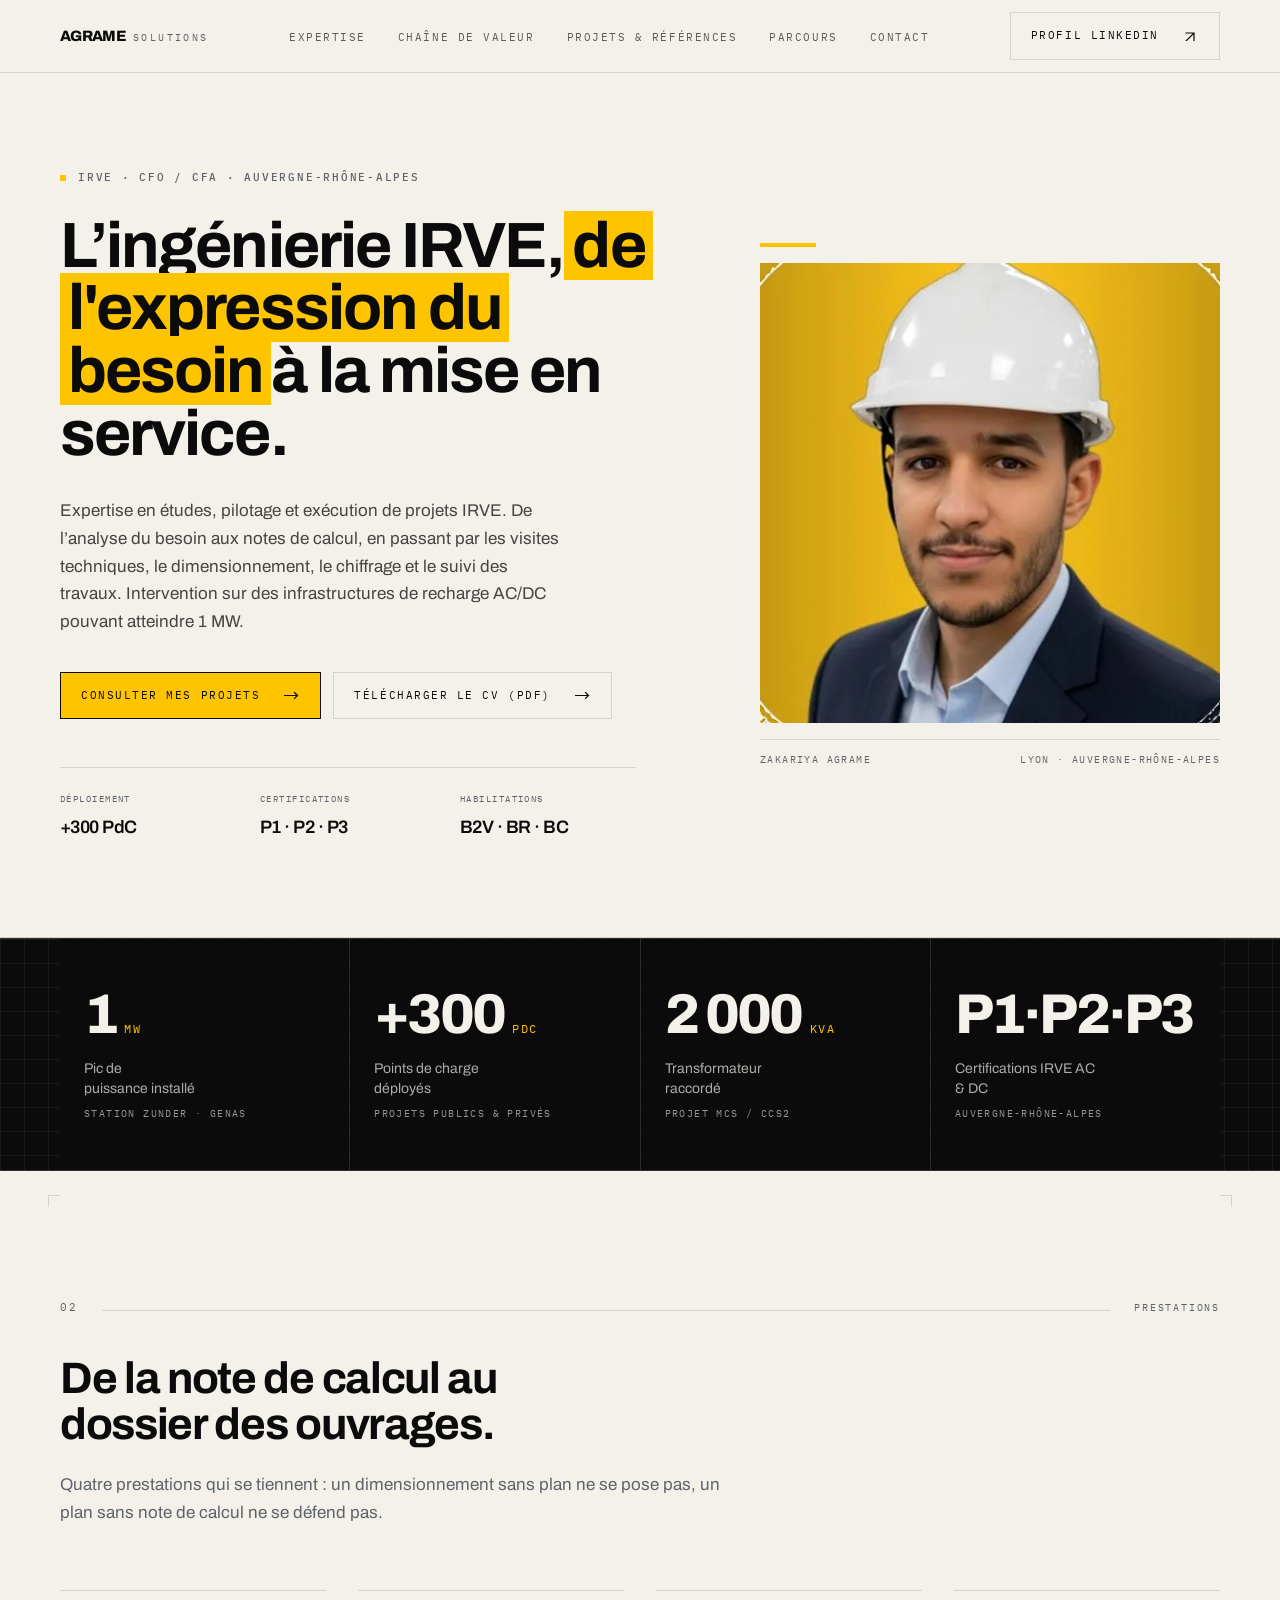
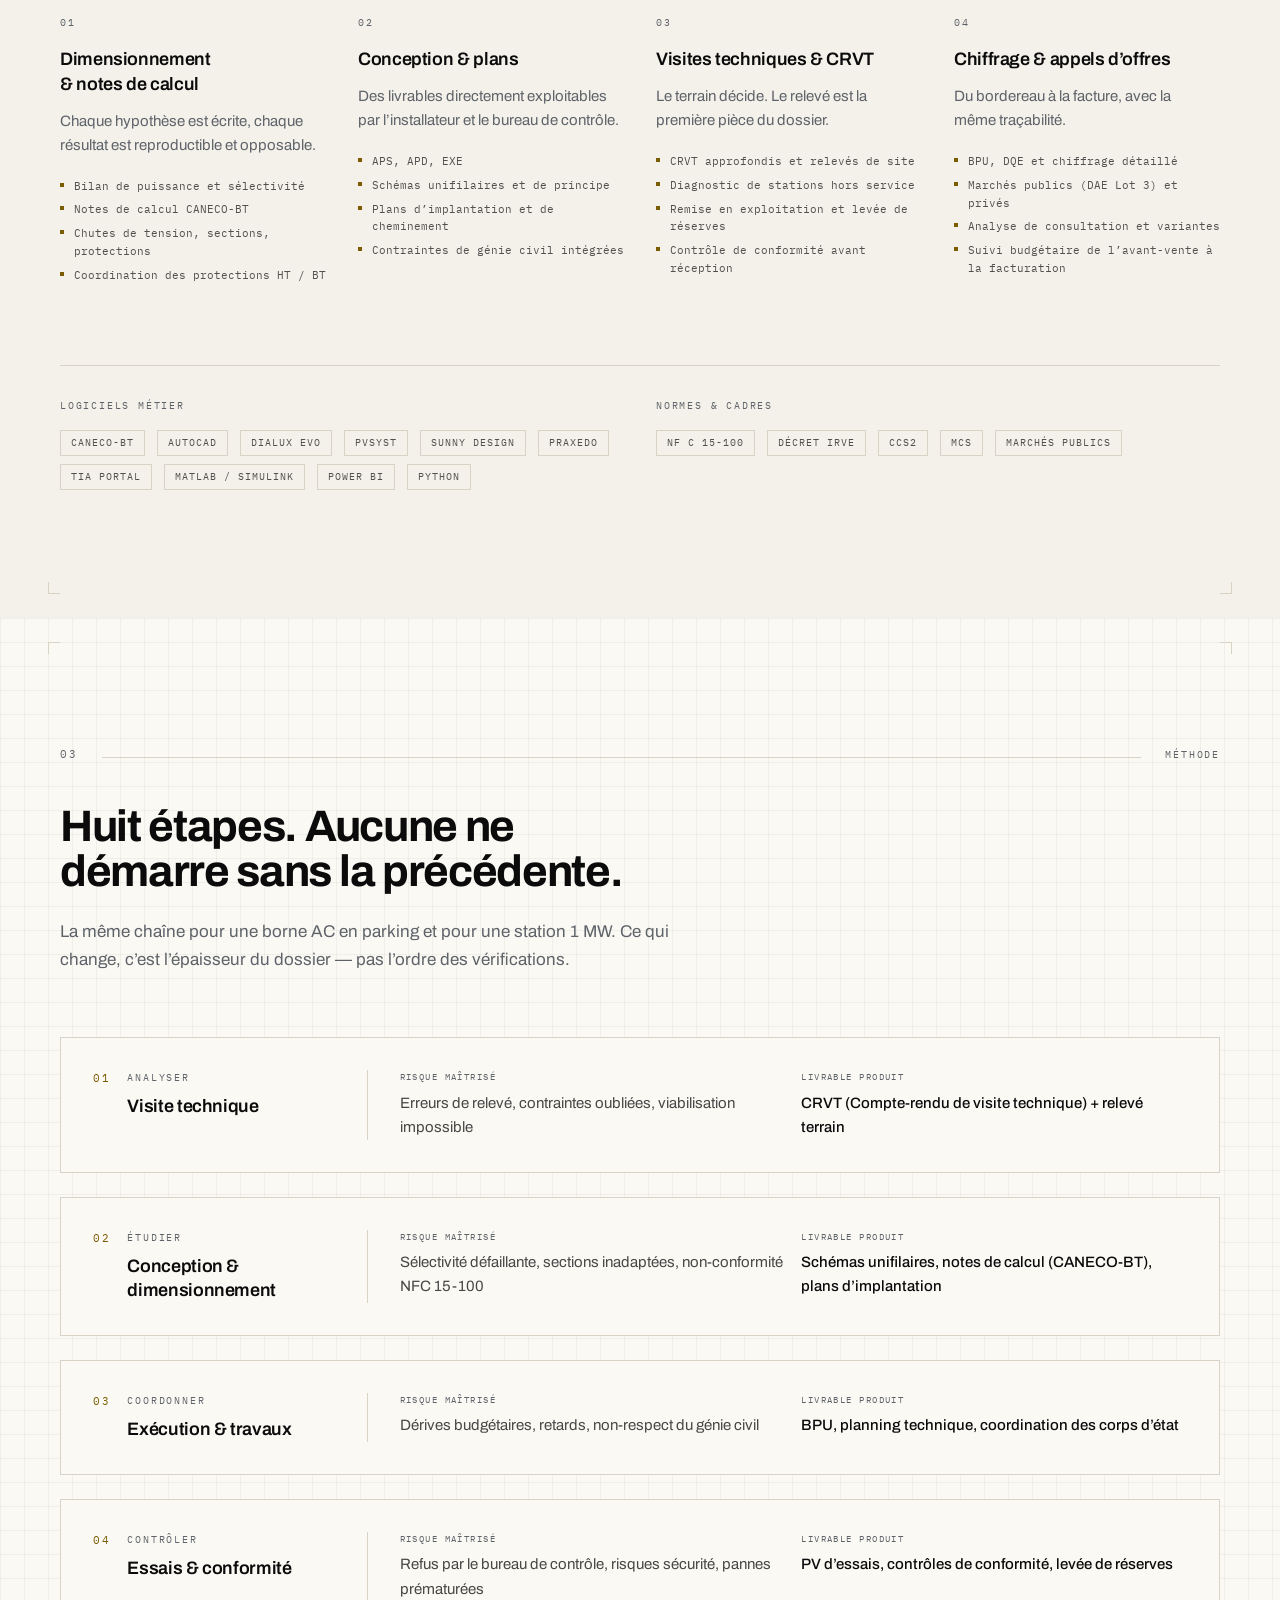
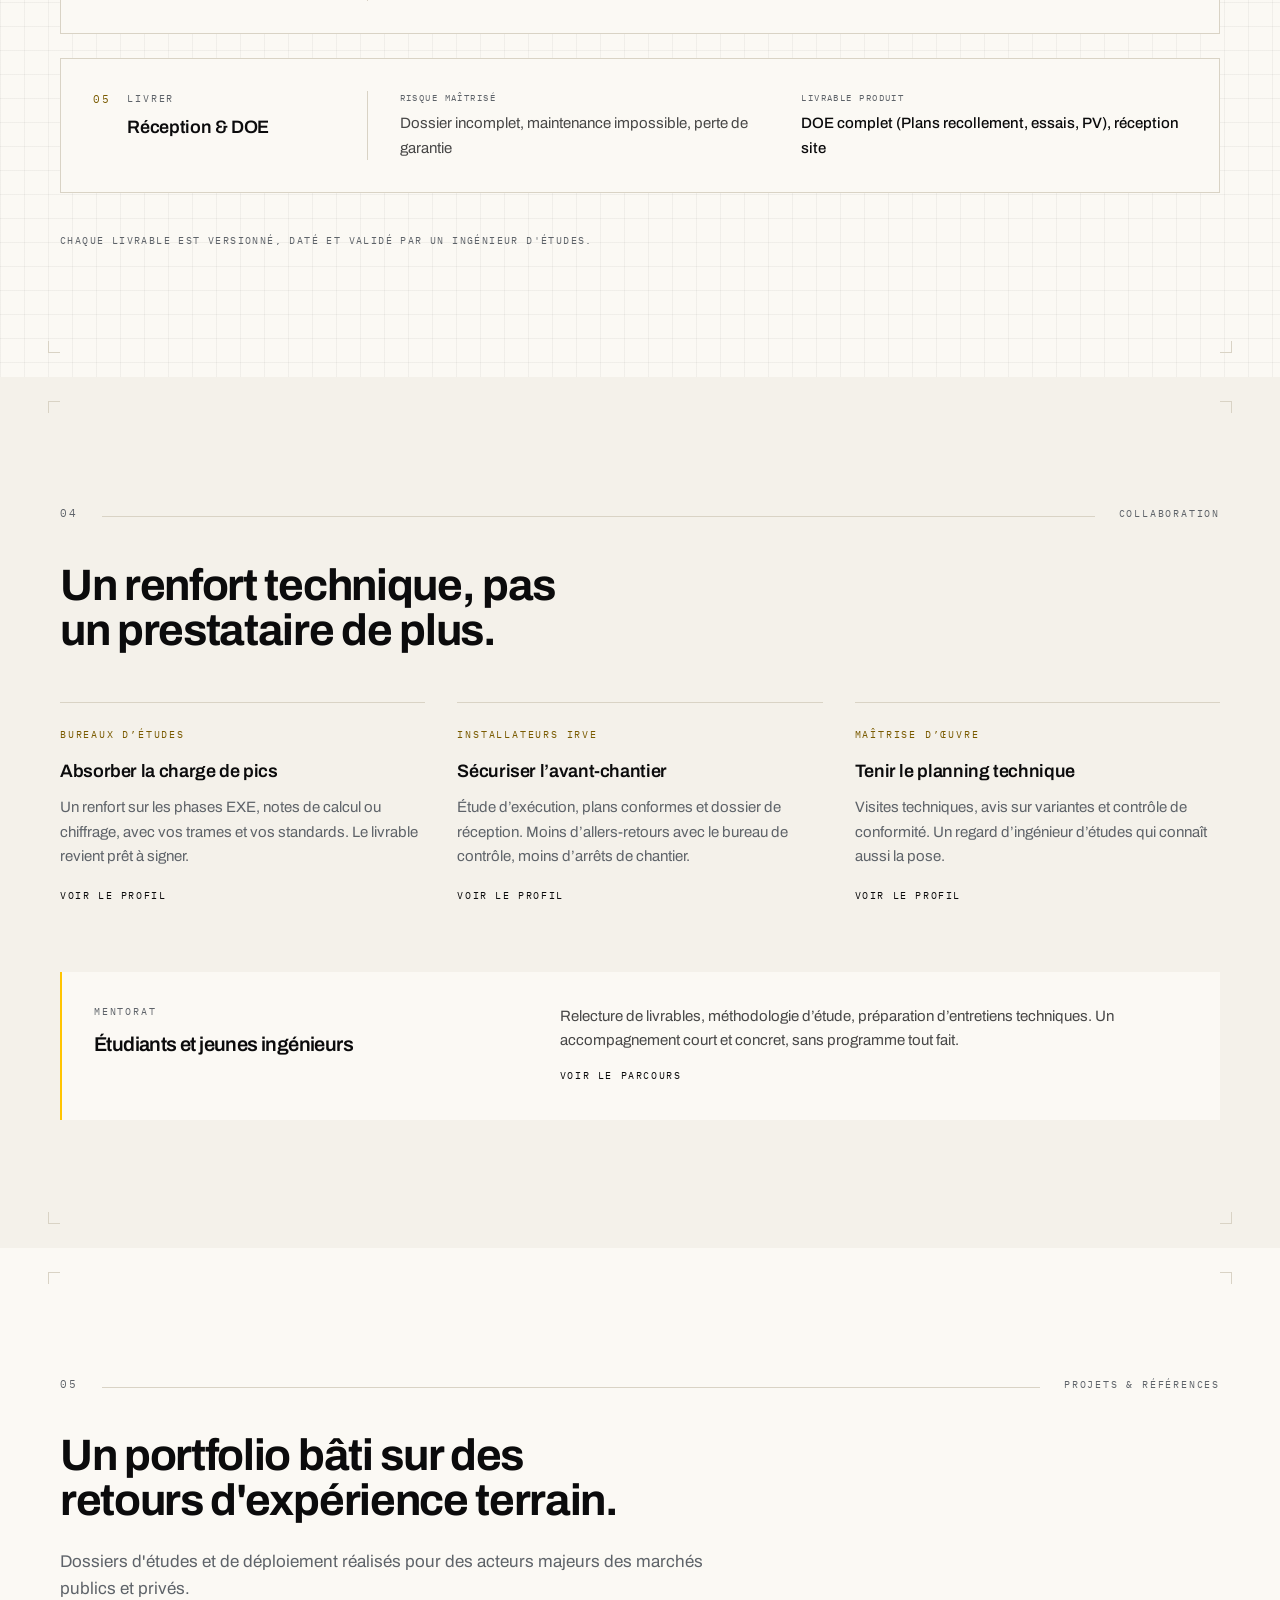
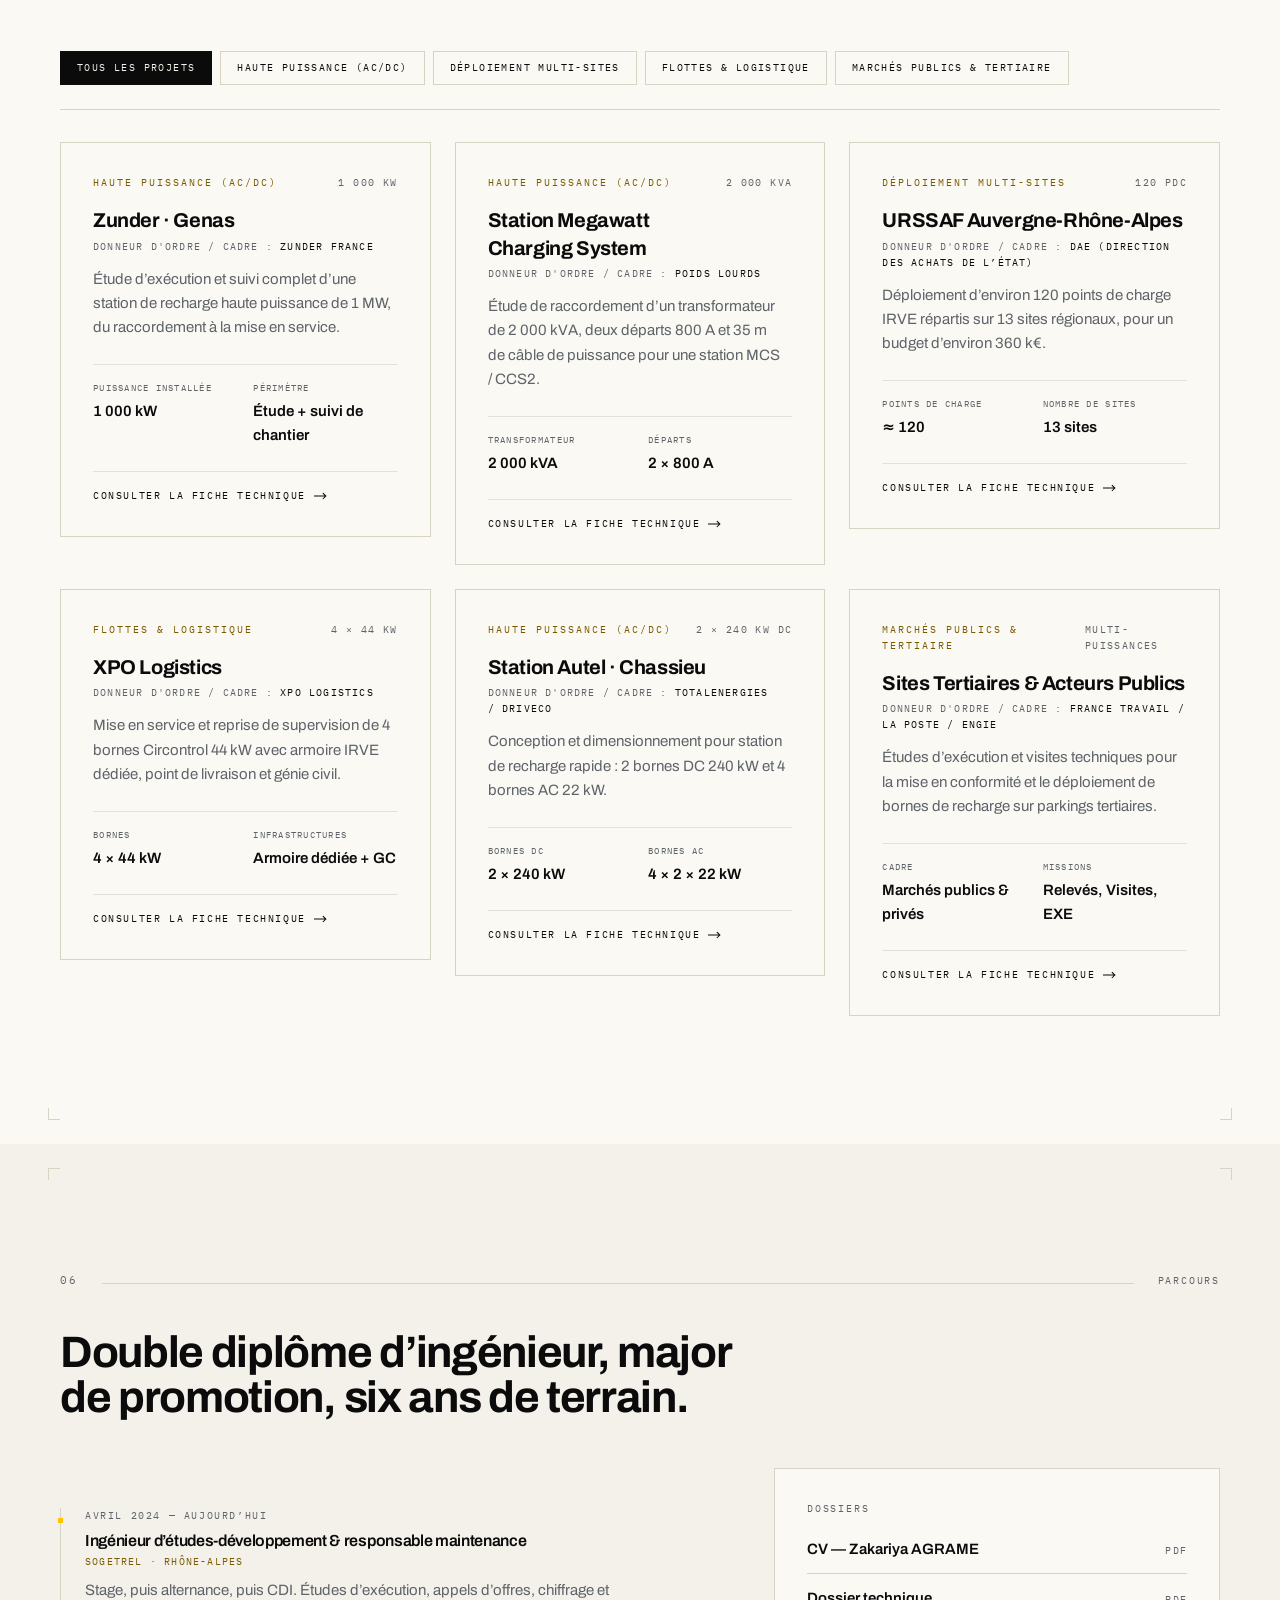
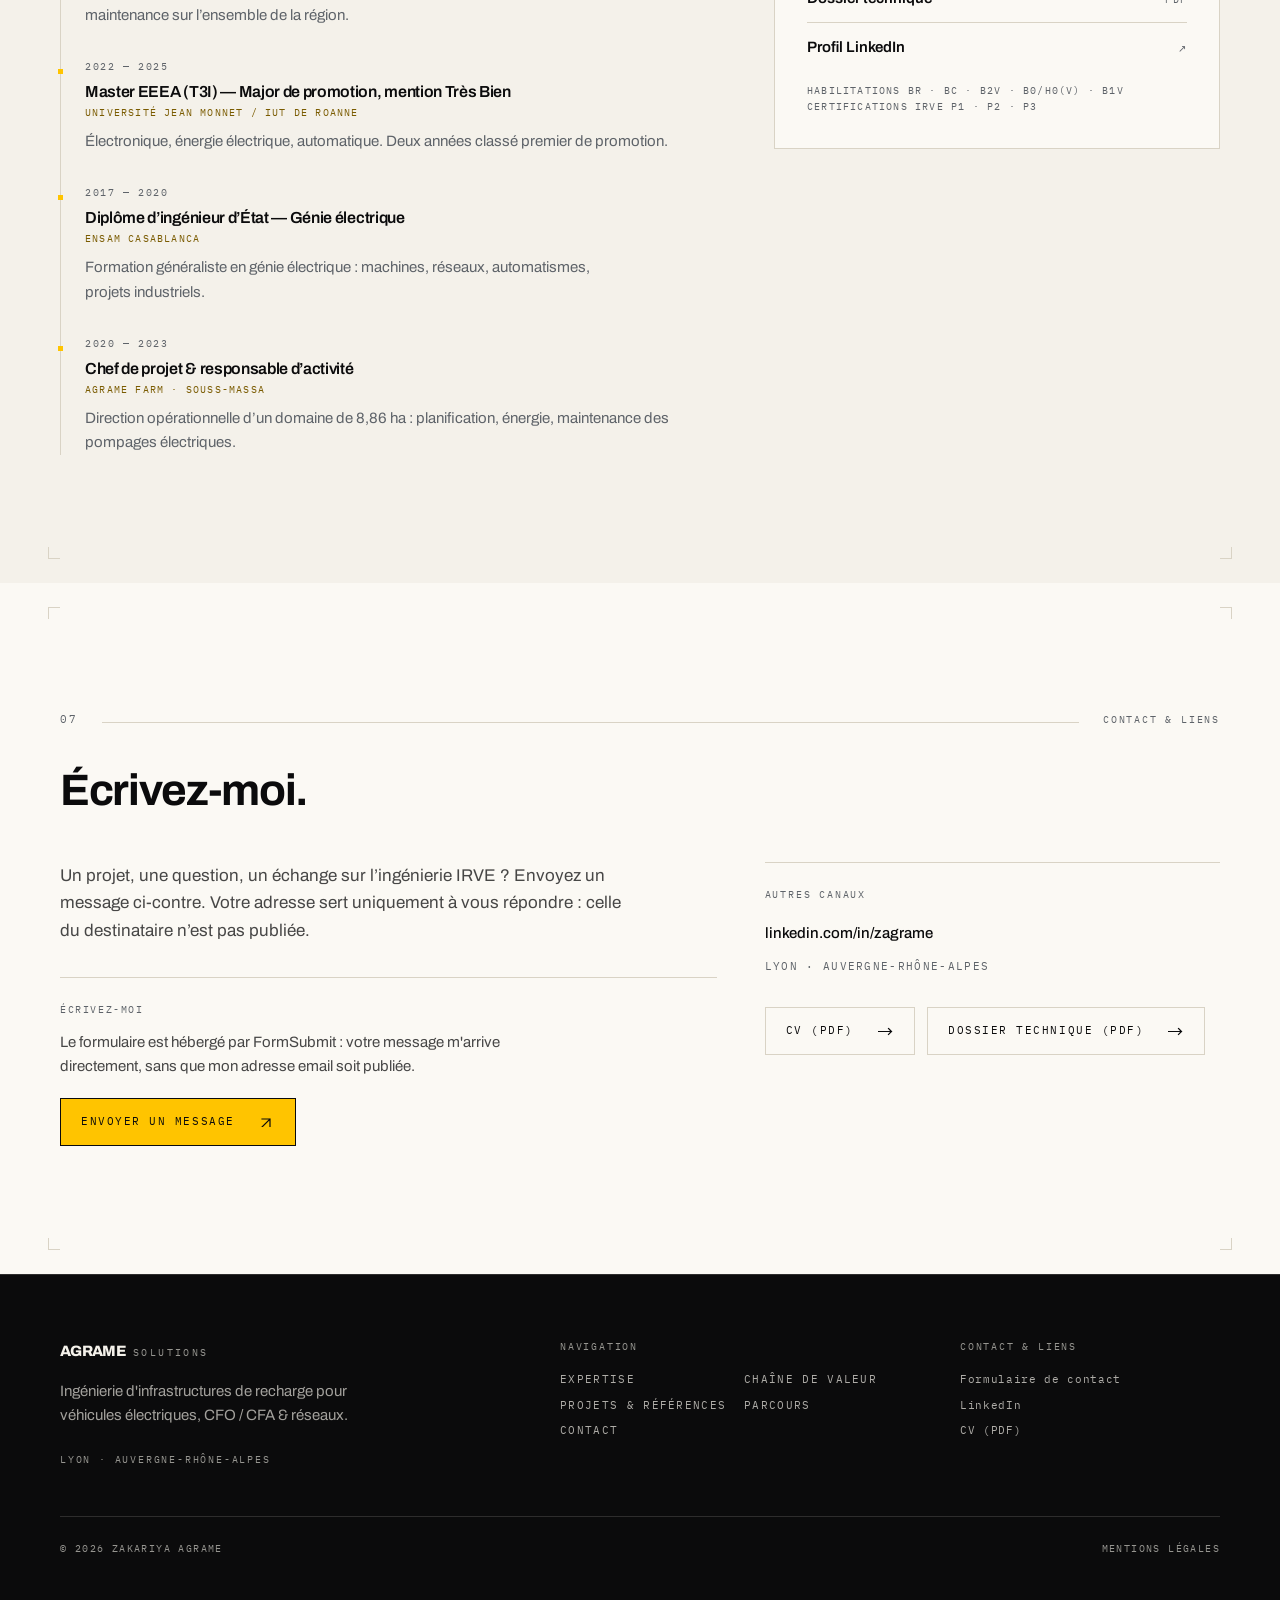
==== commit 633c5b75: "feat: use FormSubmit email link for private contact" ====
--- a/index.html
+++ b/index.html
@@ -1 +1 @@
-<!DOCTYPE html><html lang="fr"><head><meta charset="utf-8"><meta name="viewport" content="width=device-width, initial-scale=1"><title>AGRAME Solutions — Ingénierie IRVE, études électriques &amp; CFO/CFA</title><meta name="description" content="Études d'exécution, notes de calcul, visites techniques et chiffrage d'infrastructures de recharge AC/DC jusqu'à 1 MW. Basé en Auvergne-Rhône-Alpes."><link rel="canonical" href="https://agrame-solutions.github.io/"><meta name="theme-color" content="#0B0B0C"><meta name="author" content="Zakariya AGRAME"><link rel="icon" href="/favicon.svg" type="image/svg+xml"><meta property="og:type" content="website"><meta property="og:locale" content="fr_FR"><meta property="og:site_name" content="AGRAME Solutions"><meta property="og:title" content="AGRAME Solutions — Ingénierie IRVE, études électriques &amp; CFO/CFA"><meta property="og:description" content="Études d'exécution, notes de calcul, visites techniques et chiffrage d'infrastructures de recharge AC/DC jusqu'à 1 MW. Basé en Auvergne-Rhône-Alpes."><meta property="og:url" content="https://agrame-solutions.github.io/"><meta property="og:image" content="https://agrame-solutions.github.io/og-image.png"><meta property="og:image:width" content="1200"><meta property="og:image:height" content="630"><meta property="og:image:alt" content="AGRAME Solutions — Ingénieur d'études &amp; expert IRVE — CFO / CFA"><meta name="twitter:card" content="summary_large_image"><meta name="twitter:title" content="AGRAME Solutions — Ingénierie IRVE, études électriques &amp; CFO/CFA"><meta name="twitter:description" content="Études d'exécution, notes de calcul, visites techniques et chiffrage d'infrastructures de recharge AC/DC jusqu'à 1 MW. Basé en Auvergne-Rhône-Alpes."><meta name="twitter:image" content="https://agrame-solutions.github.io/og-image.png"><script type="application/ld+json">{"@context":"https://schema.org","@graph":[{"@type":"Person","@id":"https://agrame-solutions.github.io#person","name":"Zakariya AGRAME","jobTitle":"Ingénieur d'études & expert IRVE — CFO / CFA","url":"https://agrame-solutions.github.io/","sameAs":["https://www.linkedin.com/in/zagrame"],"address":{"@type":"PostalAddress","addressLocality":"Lyon","addressRegion":"Auvergne-Rhône-Alpes","addressCountry":"FR"},"knowsAbout":["Infrastructures de recharge pour véhicules électriques","IRVE","Courants forts","Courants faibles","NF C 15-100","Postes HT/BT","Appels d’offres"],"alumniOf":[{"@type":"CollegeOrUniversity","name":"Université Jean Monnet — IUT de Roanne"},{"@type":"CollegeOrUniversity","name":"ENSAM Casablanca"}]},{"@type":"ProfessionalService","@id":"https://agrame-solutions.github.io#service","name":"AGRAME Solutions","description":"Études d'exécution, notes de calcul, visites techniques et chiffrage d'infrastructures de recharge AC/DC jusqu'à 1 MW. Basé en Auvergne-Rhône-Alpes.","url":"https://agrame-solutions.github.io/","areaServed":{"@type":"AdministrativeArea","name":"Auvergne-Rhône-Alpes"},"founder":{"@id":"https://agrame-solutions.github.io#person"},"knowsLanguage":["fr","en"]}]}</script><script>document.documentElement.classList.add('js');</script><link rel="stylesheet" href="/_astro/Footer.BTSadzoe.css"></head><body><a class="skip-link" href="#contenu">Aller au contenu</a><header class="sticky top-0 z-50 border-b border-line bg-paper"><div class="container-page flex h-[72px] items-center justify-between gap-6"><a href="/" class="flex items-baseline gap-2" aria-label="AGRAME Solutions — accueil"><span class="text-[15px] font-extrabold tracking-[-0.045em]">AGRAME</span><span class="font-mono text-[10px] uppercase tracking-[0.24em] text-steel">Solutions</span></a><nav aria-label="Navigation principale" class="hidden lg:block"><ul class="flex items-center gap-8"><li><a href="#expertise" class="link-underline font-mono text-[11px] uppercase tracking-[0.14em] text-ink/65 transition-colors hover:text-ink">Expertise</a></li><li><a href="#chaine-de-valeur" class="link-underline font-mono text-[11px] uppercase tracking-[0.14em] text-ink/65 transition-colors hover:text-ink">Chaîne de valeur</a></li><li><a href="#realisations" class="link-underline font-mono text-[11px] uppercase tracking-[0.14em] text-ink/65 transition-colors hover:text-ink">Projets &amp; Références</a></li><li><a href="#parcours" class="link-underline font-mono text-[11px] uppercase tracking-[0.14em] text-ink/65 transition-colors hover:text-ink">Parcours</a></li><li><a href="#contact" class="link-underline font-mono text-[11px] uppercase tracking-[0.14em] text-ink/65 transition-colors hover:text-ink">Contact</a></li></ul></nav><div class="hidden lg:block"><a href="https://www.linkedin.com/in/zagrame" target="_blank" rel="noopener noreferrer" class="group inline-flex items-center justify-between gap-6 border px-5 py-3.5 font-mono text-[11px] uppercase tracking-[0.14em] transition-colors duration-200 border-line text-ink hover:border-ink hover:bg-ink hover:text-paper"><span>Profil LinkedIn</span><svg width="16" height="9" viewBox="0 0 16 9" fill="none" aria-hidden="true" class="shrink-0"><path d="M3 1h8v8M11 1L2 10" stroke="currentColor" stroke-width="1.2" stroke-linecap="square"></path></svg></a></div><button type="button" id="nav-toggle" class="flex h-11 w-11 flex-col items-center justify-center gap-[5px] border border-line lg:hidden" aria-expanded="false" aria-controls="nav-panel" aria-label="Ouvrir le menu"><span class="block h-px w-5 bg-ink"></span><span class="block h-px w-5 bg-ink"></span><span class="block h-px w-5 bg-ink"></span></button></div><div id="nav-panel" hidden class="border-t border-line bg-paper lg:hidden"><nav aria-label="Navigation mobile" class="container-page py-6"><ul class="flex flex-col"><li class="border-b border-line/70"><a href="#expertise" data-nav-link class="flex items-baseline gap-4 py-4 text-[1.375rem] font-semibold tracking-[-0.02em]"><span class="font-mono text-[10px] tracking-[0.18em] text-steel">01</span>Expertise</a></li><li class="border-b border-line/70"><a href="#chaine-de-valeur" data-nav-link class="flex items-baseline gap-4 py-4 text-[1.375rem] font-semibold tracking-[-0.02em]"><span class="font-mono text-[10px] tracking-[0.18em] text-steel">02</span>Chaîne de valeur</a></li><li class="border-b border-line/70"><a href="#realisations" data-nav-link class="flex items-baseline gap-4 py-4 text-[1.375rem] font-semibold tracking-[-0.02em]"><span class="font-mono text-[10px] tracking-[0.18em] text-steel">03</span>Projets &amp; Références</a></li><li class="border-b border-line/70"><a href="#parcours" data-nav-link class="flex items-baseline gap-4 py-4 text-[1.375rem] font-semibold tracking-[-0.02em]"><span class="font-mono text-[10px] tracking-[0.18em] text-steel">04</span>Parcours</a></li><li class="border-b border-line/70"><a href="#contact" data-nav-link class="flex items-baseline gap-4 py-4 text-[1.375rem] font-semibold tracking-[-0.02em]"><span class="font-mono text-[10px] tracking-[0.18em] text-steel">05</span>Contact</a></li></ul><div class="mt-6"><a href="https://www.linkedin.com/in/zagrame" target="_blank" rel="noopener noreferrer" class="group inline-flex items-center justify-between gap-6 border px-5 py-3.5 font-mono text-[11px] uppercase tracking-[0.14em] transition-colors duration-200 border-line text-ink hover:border-ink hover:bg-ink hover:text-paper w-full"><span>Profil LinkedIn</span><svg width="16" height="9" viewBox="0 0 16 9" fill="none" aria-hidden="true" class="shrink-0"><path d="M3 1h8v8M11 1L2 10" stroke="currentColor" stroke-width="1.2" stroke-linecap="square"></path></svg></a></div></nav></div></header><script type="module">var e=document.getElementById(`nav-toggle`),t=document.getElementById(`nav-panel`);if(e&&t){let n=n=>{e.setAttribute(`aria-expanded`,String(n)),e.setAttribute(`aria-label`,n?`Fermer le menu`:`Ouvrir le menu`),t.hidden=!n};e.addEventListener(`click`,()=>n(e.getAttribute(`aria-expanded`)!==`true`)),t.querySelectorAll(`[data-nav-link]`).forEach(e=>{e.addEventListener(`click`,()=>n(!1))}),document.addEventListener(`keydown`,e=>{e.key===`Escape`&&n(!1)})}</script><main id="contenu"><!-- 00 — HERO --><section class="border-b border-line" aria-labelledby="hero-title"><div class="container-page grid items-center gap-14 py-14 md:py-20 lg:grid-cols-12 lg:gap-10 lg:py-24"><div class="lg:col-span-7"><p class="eyebrow flex items-center gap-3"><span aria-hidden="true" class="inline-block h-1.5 w-1.5 bg-yellow"></span>IRVE · CFO / CFA · Auvergne-Rhône-Alpes</p><h1 id="hero-title" class="mt-7 text-[clamp(2.25rem,5.5vw,4rem)] leading-[0.98]">L’ingénierie IRVE,<span class="bg-yellow px-2 box-decoration-clone text-ink">de l'expression du besoin</span>à la mise en service.</h1><p class="mt-8 max-w-[50ch] text-[1.0625rem] leading-relaxed text-ink/75">Expertise en études, pilotage et exécution de projets IRVE. De l’analyse du besoin aux notes de calcul, en passant par les visites techniques, le dimensionnement, le chiffrage et le suivi des travaux. Intervention sur des infrastructures de recharge AC/DC pouvant atteindre 1 MW.</p><div class="mt-9 flex flex-wrap gap-3"><a href="#realisations" class="group inline-flex items-center justify-between gap-6 border px-5 py-3.5 font-mono text-[11px] uppercase tracking-[0.14em] transition-colors duration-200 border-ink bg-yellow text-ink hover:bg-ink hover:text-paper"><span>Consulter mes projets</span><svg width="16" height="9" viewBox="0 0 16 9" fill="none" aria-hidden="true" class="shrink-0"><path d="M0 4.5h13.5M10.5 1.5l3 3-3 3" stroke="currentColor" stroke-width="1.2" stroke-linecap="square"></path></svg></a><a href="/cv-zakariya-agrame.pdf" class="group inline-flex items-center justify-between gap-6 border px-5 py-3.5 font-mono text-[11px] uppercase tracking-[0.14em] transition-colors duration-200 border-line text-ink hover:border-ink hover:bg-ink hover:text-paper"><span>Télécharger le CV (PDF)</span><svg width="16" height="9" viewBox="0 0 16 9" fill="none" aria-hidden="true" class="shrink-0"><path d="M0 4.5h13.5M10.5 1.5l3 3-3 3" stroke="currentColor" stroke-width="1.2" stroke-linecap="square"></path></svg></a></div><dl class="mt-12 grid max-w-xl grid-cols-3 gap-6 border-t border-line pt-6"><div><dt class="font-mono text-[9px] uppercase tracking-[0.16em] text-steel">Déploiement</dt><dd class="mt-1.5 text-[1.125rem] font-semibold tracking-[-0.03em]">+300 PdC</dd></div><div><dt class="font-mono text-[9px] uppercase tracking-[0.16em] text-steel">Certifications</dt><dd class="mt-1.5 text-[1.125rem] font-semibold tracking-[-0.03em]">P1 · P2 · P3</dd></div><div><dt class="font-mono text-[9px] uppercase tracking-[0.16em] text-steel">Habilitations</dt><dd class="mt-1.5 text-[1.125rem] font-semibold tracking-[-0.03em]">B2V · BR · BC</dd></div></dl></div><div class="lg:col-span-5"><figure><span aria-hidden="true" class="mb-4 block h-1 w-14 bg-yellow"></span><img src="/_astro/portrait-modern.DjP-I0od_ZH0Gus.webp" srcset="/_astro/portrait-modern.DjP-I0od_QaVb3.webp 320w, /_astro/portrait-modern.DjP-I0od_gYF6e.webp 480w, /_astro/portrait-modern.DjP-I0od_Zd0vc7.webp 640w, /_astro/portrait-modern.DjP-I0od_ZH0Gus.webp 800w" alt="Zakariya AGRAME, ingénieur d’études IRVE, casque de chantier" sizes="(min-width: 1024px) 460px, (min-width: 640px) 80vw, 92vw" loading="eager" fetchpriority="high" decoding="async" width="800" height="800" class="h-auto w-full"><figcaption class="mt-4 flex items-baseline justify-between gap-4 border-t border-line pt-3 font-mono text-[10px] uppercase tracking-[0.14em] text-steel"><span>Zakariya AGRAME</span><span>Lyon · Auvergne-Rhône-Alpes</span></figcaption></figure></div></div></section><!-- 01 — PREUVES --><section aria-label="Chiffres clés" class="tech-grid border-y border-paper/15 bg-ink text-paper"><div class="container-page"><dl class="grid grid-cols-1 gap-px bg-paper/15 sm:grid-cols-2 lg:grid-cols-4"><div class="bg-ink px-2 py-9 md:px-6 md:py-12" data-reveal><dt class="sr-only">Pic de puissance installé</dt><dd><p class="flex items-baseline gap-2"><span class="text-[clamp(2.25rem,5.2vw,3.5rem)] font-extrabold leading-none tracking-[-0.05em]">1</span><span class="font-mono text-[0.75rem] uppercase tracking-[0.14em] text-yellow">MW</span></p><p class="mt-4 max-w-[18ch] text-[0.875rem] leading-snug text-paper/70">Pic de puissance installé</p><p class="mt-2 font-mono text-[10px] uppercase tracking-[0.14em] text-paper/60">Station Zunder · Genas</p></dd><span class="sr-only">1 sur 4</span></div><div class="bg-ink px-2 py-9 md:px-6 md:py-12" data-reveal><dt class="sr-only">Points de charge déployés</dt><dd><p class="flex items-baseline gap-2"><span class="text-[clamp(2.25rem,5.2vw,3.5rem)] font-extrabold leading-none tracking-[-0.05em]">+300</span><span class="font-mono text-[0.75rem] uppercase tracking-[0.14em] text-yellow">PdC</span></p><p class="mt-4 max-w-[18ch] text-[0.875rem] leading-snug text-paper/70">Points de charge déployés</p><p class="mt-2 font-mono text-[10px] uppercase tracking-[0.14em] text-paper/60">Projets publics &amp; privés</p></dd><span class="sr-only">2 sur 4</span></div><div class="bg-ink px-2 py-9 md:px-6 md:py-12" data-reveal><dt class="sr-only">Transformateur raccordé</dt><dd><p class="flex items-baseline gap-2"><span class="text-[clamp(2.25rem,5.2vw,3.5rem)] font-extrabold leading-none tracking-[-0.05em]">2 000</span><span class="font-mono text-[0.75rem] uppercase tracking-[0.14em] text-yellow">kVA</span></p><p class="mt-4 max-w-[18ch] text-[0.875rem] leading-snug text-paper/70">Transformateur raccordé</p><p class="mt-2 font-mono text-[10px] uppercase tracking-[0.14em] text-paper/60">Projet MCS / CCS2</p></dd><span class="sr-only">3 sur 4</span></div><div class="bg-ink px-2 py-9 md:px-6 md:py-12" data-reveal><dt class="sr-only">Certifications IRVE AC &amp; DC</dt><dd><p class="flex items-baseline gap-2"><span class="text-[clamp(2.25rem,5.2vw,3.5rem)] font-extrabold leading-none tracking-[-0.05em]">P1·P2·P3</span></p><p class="mt-4 max-w-[18ch] text-[0.875rem] leading-snug text-paper/70">Certifications IRVE AC &amp; DC</p><p class="mt-2 font-mono text-[10px] uppercase tracking-[0.14em] text-paper/60">Auvergne-Rhône-Alpes</p></dd><span class="sr-only">4 sur 4</span></div></dl></div></section><!-- 02 — EXPERTISE --><section id="expertise" aria-labelledby="expertise-title" class="relative bg-paper text-ink"><div class="container-page relative py-20 md:py-28 lg:py-32"><span aria-hidden="true" class="absolute left-4 top-6 h-3 w-3 border-l border-t md:left-7 border-line"></span><span aria-hidden="true" class="absolute right-4 top-6 h-3 w-3 border-r border-t md:right-7 border-line"></span><span aria-hidden="true" class="absolute bottom-6 left-4 h-3 w-3 border-b border-l md:left-7 border-line"></span><span aria-hidden="true" class="absolute bottom-6 right-4 h-3 w-3 border-b border-r md:right-7 border-line"></span><div class="flex items-baseline gap-4 md:gap-6"><span class="font-mono text-[11px] tracking-[0.2em] text-steel">02</span><span class="h-px flex-1 bg-line"></span><span class="font-mono text-[10px] uppercase tracking-[0.18em] text-steel">Prestations</span></div><h2 id="expertise-title" class="mt-8 max-w-3xl text-[clamp(1.75rem,3.6vw,2.75rem)] md:mt-10">De la note de calcul au dossier des ouvrages.</h2><p class="mt-6 max-w-2xl text-[1.0625rem] leading-relaxed text-steel">Quatre prestations qui se tiennent : un dimensionnement sans plan ne se pose pas, un plan sans note de calcul ne se défend pas.</p><div class="mt-12 grid gap-x-8 gap-y-10 sm:grid-cols-2 lg:grid-cols-4 md:mt-16"><article class="group relative border-t border-line pt-6" data-reveal><span aria-hidden="true" class="absolute left-0 top-0 h-px w-0 bg-yellow transition-[width] duration-300 ease-out group-hover:w-full group-focus-within:w-full"></span><p class="font-mono text-[10px] tracking-[0.2em] text-steel">01</p><h3 class="mt-4 text-[1.125rem] font-semibold leading-snug tracking-[-0.02em]">Dimensionnement &amp; notes de calcul</h3><p class="mt-3 text-[0.9375rem] leading-relaxed text-steel">Chaque hypothèse est écrite, chaque résultat est reproductible et opposable.</p><ul class="mt-5 space-y-1.5"><li class="flex gap-2.5 font-mono text-[11px] leading-relaxed text-ink/70"><span aria-hidden="true" class="mt-[0.45em] block h-1 w-1 shrink-0 bg-yellow-ink"></span>Bilan de puissance et sélectivité</li><li class="flex gap-2.5 font-mono text-[11px] leading-relaxed text-ink/70"><span aria-hidden="true" class="mt-[0.45em] block h-1 w-1 shrink-0 bg-yellow-ink"></span>Notes de calcul CANECO-BT</li><li class="flex gap-2.5 font-mono text-[11px] leading-relaxed text-ink/70"><span aria-hidden="true" class="mt-[0.45em] block h-1 w-1 shrink-0 bg-yellow-ink"></span>Chutes de tension, sections, protections</li><li class="flex gap-2.5 font-mono text-[11px] leading-relaxed text-ink/70"><span aria-hidden="true" class="mt-[0.45em] block h-1 w-1 shrink-0 bg-yellow-ink"></span>Coordination des protections HT / BT</li></ul></article><article class="group relative border-t border-line pt-6" data-reveal><span aria-hidden="true" class="absolute left-0 top-0 h-px w-0 bg-yellow transition-[width] duration-300 ease-out group-hover:w-full group-focus-within:w-full"></span><p class="font-mono text-[10px] tracking-[0.2em] text-steel">02</p><h3 class="mt-4 text-[1.125rem] font-semibold leading-snug tracking-[-0.02em]">Conception &amp; plans</h3><p class="mt-3 text-[0.9375rem] leading-relaxed text-steel">Des livrables directement exploitables par l’installateur et le bureau de contrôle.</p><ul class="mt-5 space-y-1.5"><li class="flex gap-2.5 font-mono text-[11px] leading-relaxed text-ink/70"><span aria-hidden="true" class="mt-[0.45em] block h-1 w-1 shrink-0 bg-yellow-ink"></span>APS, APD, EXE</li><li class="flex gap-2.5 font-mono text-[11px] leading-relaxed text-ink/70"><span aria-hidden="true" class="mt-[0.45em] block h-1 w-1 shrink-0 bg-yellow-ink"></span>Schémas unifilaires et de principe</li><li class="flex gap-2.5 font-mono text-[11px] leading-relaxed text-ink/70"><span aria-hidden="true" class="mt-[0.45em] block h-1 w-1 shrink-0 bg-yellow-ink"></span>Plans d’implantation et de cheminement</li><li class="flex gap-2.5 font-mono text-[11px] leading-relaxed text-ink/70"><span aria-hidden="true" class="mt-[0.45em] block h-1 w-1 shrink-0 bg-yellow-ink"></span>Contraintes de génie civil intégrées</li></ul></article><article class="group relative border-t border-line pt-6" data-reveal><span aria-hidden="true" class="absolute left-0 top-0 h-px w-0 bg-yellow transition-[width] duration-300 ease-out group-hover:w-full group-focus-within:w-full"></span><p class="font-mono text-[10px] tracking-[0.2em] text-steel">03</p><h3 class="mt-4 text-[1.125rem] font-semibold leading-snug tracking-[-0.02em]">Visites techniques &amp; CRVT</h3><p class="mt-3 text-[0.9375rem] leading-relaxed text-steel">Le terrain décide. Le relevé est la première pièce du dossier.</p><ul class="mt-5 space-y-1.5"><li class="flex gap-2.5 font-mono text-[11px] leading-relaxed text-ink/70"><span aria-hidden="true" class="mt-[0.45em] block h-1 w-1 shrink-0 bg-yellow-ink"></span>CRVT approfondis et relevés de site</li><li class="flex gap-2.5 font-mono text-[11px] leading-relaxed text-ink/70"><span aria-hidden="true" class="mt-[0.45em] block h-1 w-1 shrink-0 bg-yellow-ink"></span>Diagnostic de stations hors service</li><li class="flex gap-2.5 font-mono text-[11px] leading-relaxed text-ink/70"><span aria-hidden="true" class="mt-[0.45em] block h-1 w-1 shrink-0 bg-yellow-ink"></span>Remise en exploitation et levée de réserves</li><li class="flex gap-2.5 font-mono text-[11px] leading-relaxed text-ink/70"><span aria-hidden="true" class="mt-[0.45em] block h-1 w-1 shrink-0 bg-yellow-ink"></span>Contrôle de conformité avant réception</li></ul></article><article class="group relative border-t border-line pt-6" data-reveal><span aria-hidden="true" class="absolute left-0 top-0 h-px w-0 bg-yellow transition-[width] duration-300 ease-out group-hover:w-full group-focus-within:w-full"></span><p class="font-mono text-[10px] tracking-[0.2em] text-steel">04</p><h3 class="mt-4 text-[1.125rem] font-semibold leading-snug tracking-[-0.02em]">Chiffrage &amp; appels d’offres</h3><p class="mt-3 text-[0.9375rem] leading-relaxed text-steel">Du bordereau à la facture, avec la même traçabilité.</p><ul class="mt-5 space-y-1.5"><li class="flex gap-2.5 font-mono text-[11px] leading-relaxed text-ink/70"><span aria-hidden="true" class="mt-[0.45em] block h-1 w-1 shrink-0 bg-yellow-ink"></span>BPU, DQE et chiffrage détaillé</li><li class="flex gap-2.5 font-mono text-[11px] leading-relaxed text-ink/70"><span aria-hidden="true" class="mt-[0.45em] block h-1 w-1 shrink-0 bg-yellow-ink"></span>Marchés publics (DAE Lot 3) et privés</li><li class="flex gap-2.5 font-mono text-[11px] leading-relaxed text-ink/70"><span aria-hidden="true" class="mt-[0.45em] block h-1 w-1 shrink-0 bg-yellow-ink"></span>Analyse de consultation et variantes</li><li class="flex gap-2.5 font-mono text-[11px] leading-relaxed text-ink/70"><span aria-hidden="true" class="mt-[0.45em] block h-1 w-1 shrink-0 bg-yellow-ink"></span>Suivi budgétaire de l’avant-vente à la facturation</li></ul></article></div><div class="mt-14 grid gap-8 border-t border-line pt-8 md:grid-cols-2 md:mt-20"><div><p class="font-mono text-[10px] uppercase tracking-[0.18em] text-steel">Logiciels métier</p><ul class="mt-4 flex flex-wrap gap-x-3 gap-y-2"><li class="border border-line px-2.5 py-1 font-mono text-[10px] uppercase tracking-[0.1em] text-ink/70">CANECO-BT</li><li class="border border-line px-2.5 py-1 font-mono text-[10px] uppercase tracking-[0.1em] text-ink/70">AutoCAD</li><li class="border border-line px-2.5 py-1 font-mono text-[10px] uppercase tracking-[0.1em] text-ink/70">Dialux EVO</li><li class="border border-line px-2.5 py-1 font-mono text-[10px] uppercase tracking-[0.1em] text-ink/70">PVSyst</li><li class="border border-line px-2.5 py-1 font-mono text-[10px] uppercase tracking-[0.1em] text-ink/70">Sunny Design</li><li class="border border-line px-2.5 py-1 font-mono text-[10px] uppercase tracking-[0.1em] text-ink/70">Praxedo</li><li class="border border-line px-2.5 py-1 font-mono text-[10px] uppercase tracking-[0.1em] text-ink/70">TIA Portal</li><li class="border border-line px-2.5 py-1 font-mono text-[10px] uppercase tracking-[0.1em] text-ink/70">MATLAB / Simulink</li><li class="border border-line px-2.5 py-1 font-mono text-[10px] uppercase tracking-[0.1em] text-ink/70">Power BI</li><li class="border border-line px-2.5 py-1 font-mono text-[10px] uppercase tracking-[0.1em] text-ink/70">Python</li></ul></div><div><p class="font-mono text-[10px] uppercase tracking-[0.18em] text-steel">Normes & cadres</p><ul class="mt-4 flex flex-wrap gap-x-3 gap-y-2"><li class="border border-line px-2.5 py-1 font-mono text-[10px] uppercase tracking-[0.1em] text-ink/70">NF C 15-100</li><li class="border border-line px-2.5 py-1 font-mono text-[10px] uppercase tracking-[0.1em] text-ink/70">Décret IRVE</li><li class="border border-line px-2.5 py-1 font-mono text-[10px] uppercase tracking-[0.1em] text-ink/70">CCS2</li><li class="border border-line px-2.5 py-1 font-mono text-[10px] uppercase tracking-[0.1em] text-ink/70">MCS</li><li class="border border-line px-2.5 py-1 font-mono text-[10px] uppercase tracking-[0.1em] text-ink/70">Marchés publics</li></ul></div></div></div></section><!-- 03 — MÉTHODE --><section id="methode" aria-labelledby="methode-title" class="relative bg-surface text-ink tech-grid-light"><div class="container-page relative py-20 md:py-28 lg:py-32"><span aria-hidden="true" class="absolute left-4 top-6 h-3 w-3 border-l border-t md:left-7 border-line"></span><span aria-hidden="true" class="absolute right-4 top-6 h-3 w-3 border-r border-t md:right-7 border-line"></span><span aria-hidden="true" class="absolute bottom-6 left-4 h-3 w-3 border-b border-l md:left-7 border-line"></span><span aria-hidden="true" class="absolute bottom-6 right-4 h-3 w-3 border-b border-r md:right-7 border-line"></span><div class="flex items-baseline gap-4 md:gap-6"><span class="font-mono text-[11px] tracking-[0.2em] text-steel">03</span><span class="h-px flex-1 bg-line"></span><span class="font-mono text-[10px] uppercase tracking-[0.18em] text-steel">Méthode</span></div><h2 id="methode-title" class="mt-8 max-w-3xl text-[clamp(1.75rem,3.6vw,2.75rem)] md:mt-10">Huit étapes. Aucune ne démarre sans la précédente.</h2><p class="mt-6 max-w-2xl text-[1.0625rem] leading-relaxed text-steel">La même chaîne pour une borne AC en parking et pour une station 1 MW. Ce qui change, c’est l’épaisseur du dossier — pas l’ordre des vérifications.</p><div class="mt-16 grid gap-6" data-reveal><article class="group relative grid grid-cols-1 border border-line bg-surface p-6 transition-all duration-300 hover:border-yellow md:grid-cols-12 md:p-8"><div class="flex items-start gap-4 md:col-span-3"><span class="font-mono text-[11px] uppercase tracking-[0.2em] text-yellow-ink">01</span><div><p class="font-mono text-[10px] uppercase tracking-[0.18em] text-steel">Analyser</p><h3 class="mt-2 text-[1.125rem] font-semibold leading-snug tracking-[-0.02em]">Visite technique</h3></div></div><div class="mt-6 flex flex-col gap-4 border-l border-line pl-0 md:mt-0 md:col-span-9 md:pl-8"><dl class="grid gap-4 md:grid-cols-2"><div><dt class="font-mono text-[9px] uppercase tracking-[0.16em] text-steel">Risque maîtrisé</dt><dd class="mt-1.5 text-[0.9375rem] leading-relaxed text-ink/75">Erreurs de relevé, contraintes oubliées, viabilisation impossible</dd></div><div><dt class="font-mono text-[9px] uppercase tracking-[0.16em] text-steel">Livrable produit</dt><dd class="mt-1.5 text-[0.9375rem] font-medium leading-relaxed text-ink">CRVT (Compte-rendu de visite technique) + relevé terrain</dd></div></dl></div><div class="absolute inset-y-0 left-0 w-1 bg-yellow opacity-0 transition-opacity duration-300 group-hover:opacity-100"></div></article><article class="group relative grid grid-cols-1 border border-line bg-surface p-6 transition-all duration-300 hover:border-yellow md:grid-cols-12 md:p-8"><div class="flex items-start gap-4 md:col-span-3"><span class="font-mono text-[11px] uppercase tracking-[0.2em] text-yellow-ink">02</span><div><p class="font-mono text-[10px] uppercase tracking-[0.18em] text-steel">Étudier</p><h3 class="mt-2 text-[1.125rem] font-semibold leading-snug tracking-[-0.02em]">Conception &amp; dimensionnement</h3></div></div><div class="mt-6 flex flex-col gap-4 border-l border-line pl-0 md:mt-0 md:col-span-9 md:pl-8"><dl class="grid gap-4 md:grid-cols-2"><div><dt class="font-mono text-[9px] uppercase tracking-[0.16em] text-steel">Risque maîtrisé</dt><dd class="mt-1.5 text-[0.9375rem] leading-relaxed text-ink/75">Sélectivité défaillante, sections inadaptées, non-conformité NFC 15-100</dd></div><div><dt class="font-mono text-[9px] uppercase tracking-[0.16em] text-steel">Livrable produit</dt><dd class="mt-1.5 text-[0.9375rem] font-medium leading-relaxed text-ink">Schémas unifilaires, notes de calcul (CANECO-BT), plans d’implantation</dd></div></dl></div><div class="absolute inset-y-0 left-0 w-1 bg-yellow opacity-0 transition-opacity duration-300 group-hover:opacity-100"></div></article><article class="group relative grid grid-cols-1 border border-line bg-surface p-6 transition-all duration-300 hover:border-yellow md:grid-cols-12 md:p-8"><div class="flex items-start gap-4 md:col-span-3"><span class="font-mono text-[11px] uppercase tracking-[0.2em] text-yellow-ink">03</span><div><p class="font-mono text-[10px] uppercase tracking-[0.18em] text-steel">Coordonner</p><h3 class="mt-2 text-[1.125rem] font-semibold leading-snug tracking-[-0.02em]">Exécution &amp; travaux</h3></div></div><div class="mt-6 flex flex-col gap-4 border-l border-line pl-0 md:mt-0 md:col-span-9 md:pl-8"><dl class="grid gap-4 md:grid-cols-2"><div><dt class="font-mono text-[9px] uppercase tracking-[0.16em] text-steel">Risque maîtrisé</dt><dd class="mt-1.5 text-[0.9375rem] leading-relaxed text-ink/75">Dérives budgétaires, retards, non-respect du génie civil</dd></div><div><dt class="font-mono text-[9px] uppercase tracking-[0.16em] text-steel">Livrable produit</dt><dd class="mt-1.5 text-[0.9375rem] font-medium leading-relaxed text-ink">BPU, planning technique, coordination des corps d’état</dd></div></dl></div><div class="absolute inset-y-0 left-0 w-1 bg-yellow opacity-0 transition-opacity duration-300 group-hover:opacity-100"></div></article><article class="group relative grid grid-cols-1 border border-line bg-surface p-6 transition-all duration-300 hover:border-yellow md:grid-cols-12 md:p-8"><div class="flex items-start gap-4 md:col-span-3"><span class="font-mono text-[11px] uppercase tracking-[0.2em] text-yellow-ink">04</span><div><p class="font-mono text-[10px] uppercase tracking-[0.18em] text-steel">Contrôler</p><h3 class="mt-2 text-[1.125rem] font-semibold leading-snug tracking-[-0.02em]">Essais &amp; conformité</h3></div></div><div class="mt-6 flex flex-col gap-4 border-l border-line pl-0 md:mt-0 md:col-span-9 md:pl-8"><dl class="grid gap-4 md:grid-cols-2"><div><dt class="font-mono text-[9px] uppercase tracking-[0.16em] text-steel">Risque maîtrisé</dt><dd class="mt-1.5 text-[0.9375rem] leading-relaxed text-ink/75">Refus par le bureau de contrôle, risques sécurité, pannes prématurées</dd></div><div><dt class="font-mono text-[9px] uppercase tracking-[0.16em] text-steel">Livrable produit</dt><dd class="mt-1.5 text-[0.9375rem] font-medium leading-relaxed text-ink">PV d’essais, contrôles de conformité, levée de réserves</dd></div></dl></div><div class="absolute inset-y-0 left-0 w-1 bg-yellow opacity-0 transition-opacity duration-300 group-hover:opacity-100"></div></article><article class="group relative grid grid-cols-1 border border-line bg-surface p-6 transition-all duration-300 hover:border-yellow md:grid-cols-12 md:p-8"><div class="flex items-start gap-4 md:col-span-3"><span class="font-mono text-[11px] uppercase tracking-[0.2em] text-yellow-ink">05</span><div><p class="font-mono text-[10px] uppercase tracking-[0.18em] text-steel">Livrer</p><h3 class="mt-2 text-[1.125rem] font-semibold leading-snug tracking-[-0.02em]">Réception &amp; DOE</h3></div></div><div class="mt-6 flex flex-col gap-4 border-l border-line pl-0 md:mt-0 md:col-span-9 md:pl-8"><dl class="grid gap-4 md:grid-cols-2"><div><dt class="font-mono text-[9px] uppercase tracking-[0.16em] text-steel">Risque maîtrisé</dt><dd class="mt-1.5 text-[0.9375rem] leading-relaxed text-ink/75">Dossier incomplet, maintenance impossible, perte de garantie</dd></div><div><dt class="font-mono text-[9px] uppercase tracking-[0.16em] text-steel">Livrable produit</dt><dd class="mt-1.5 text-[0.9375rem] font-medium leading-relaxed text-ink">DOE complet (Plans recollement, essais, PV), réception site</dd></div></dl></div><div class="absolute inset-y-0 left-0 w-1 bg-yellow opacity-0 transition-opacity duration-300 group-hover:opacity-100"></div></article></div><p class="mt-10 max-w-2xl font-mono text-[10px] uppercase leading-relaxed tracking-[0.14em] text-steel">Chaque livrable est versionné, daté et validé par un ingénieur d'études.</p></div></section><!-- 04 — COLLABORATION --><section id="collaboration" aria-labelledby="collaboration-title" class="relative bg-paper text-ink"><div class="container-page relative py-20 md:py-28 lg:py-32"><span aria-hidden="true" class="absolute left-4 top-6 h-3 w-3 border-l border-t md:left-7 border-line"></span><span aria-hidden="true" class="absolute right-4 top-6 h-3 w-3 border-r border-t md:right-7 border-line"></span><span aria-hidden="true" class="absolute bottom-6 left-4 h-3 w-3 border-b border-l md:left-7 border-line"></span><span aria-hidden="true" class="absolute bottom-6 right-4 h-3 w-3 border-b border-r md:right-7 border-line"></span><div class="flex items-baseline gap-4 md:gap-6"><span class="font-mono text-[11px] tracking-[0.2em] text-steel">04</span><span class="h-px flex-1 bg-line"></span><span class="font-mono text-[10px] uppercase tracking-[0.18em] text-steel">Collaboration</span></div><h2 id="collaboration-title" class="mt-8 max-w-3xl text-[clamp(1.75rem,3.6vw,2.75rem)] md:mt-10">Un renfort technique, pas un prestataire de plus.</h2><div class="mt-12 grid gap-x-8 gap-y-10 md:grid-cols-3"><article class="border-t border-line pt-6" data-reveal><p class="font-mono text-[10px] uppercase tracking-[0.18em] text-yellow-ink">Bureaux d’études</p><h3 class="mt-4 text-[1.125rem] font-semibold leading-snug tracking-[-0.02em]">Absorber la charge de pics</h3><p class="mt-3 text-[0.9375rem] leading-relaxed text-steel">Un renfort sur les phases EXE, notes de calcul ou chiffrage, avec vos trames et vos standards. Le livrable revient prêt à signer.</p><a href="https://www.linkedin.com/in/zagrame" target="_blank" rel="noopener noreferrer" class="link-underline mt-5 inline-flex items-center gap-2 font-mono text-[10px] uppercase tracking-[0.16em] text-ink">Voir le profil</a></article><article class="border-t border-line pt-6" data-reveal><p class="font-mono text-[10px] uppercase tracking-[0.18em] text-yellow-ink">Installateurs IRVE</p><h3 class="mt-4 text-[1.125rem] font-semibold leading-snug tracking-[-0.02em]">Sécuriser l’avant-chantier</h3><p class="mt-3 text-[0.9375rem] leading-relaxed text-steel">Étude d’exécution, plans conformes et dossier de réception. Moins d’allers-retours avec le bureau de contrôle, moins d’arrêts de chantier.</p><a href="https://www.linkedin.com/in/zagrame" target="_blank" rel="noopener noreferrer" class="link-underline mt-5 inline-flex items-center gap-2 font-mono text-[10px] uppercase tracking-[0.16em] text-ink">Voir le profil</a></article><article class="border-t border-line pt-6" data-reveal><p class="font-mono text-[10px] uppercase tracking-[0.18em] text-yellow-ink">Maîtrise d’œuvre</p><h3 class="mt-4 text-[1.125rem] font-semibold leading-snug tracking-[-0.02em]">Tenir le planning technique</h3><p class="mt-3 text-[0.9375rem] leading-relaxed text-steel">Visites techniques, avis sur variantes et contrôle de conformité. Un regard d’ingénieur d’études qui connaît aussi la pose.</p><a href="https://www.linkedin.com/in/zagrame" target="_blank" rel="noopener noreferrer" class="link-underline mt-5 inline-flex items-center gap-2 font-mono text-[10px] uppercase tracking-[0.16em] text-ink">Voir le profil</a></article></div><div class="mt-14 border-l-2 border-yellow bg-surface p-6 md:mt-16 md:p-8" data-reveal><div class="grid gap-6 md:grid-cols-12 md:items-start"><div class="md:col-span-5"><p class="font-mono text-[10px] uppercase tracking-[0.18em] text-steel">Mentorat</p><h3 class="mt-3 text-[1.25rem] font-semibold leading-tight tracking-[-0.03em]">Étudiants et jeunes ingénieurs</h3></div><div class="md:col-span-7"><p class="text-[0.9375rem] leading-relaxed text-ink/75">Relecture de livrables, méthodologie d’étude, préparation d’entretiens techniques. Un accompagnement court et concret, sans programme tout fait.</p><a href="https://www.linkedin.com/in/zagrame" target="_blank" rel="noopener noreferrer" class="link-underline mt-4 inline-flex font-mono text-[10px] uppercase tracking-[0.16em] text-ink">Voir le parcours</a></div></div></div></div></section><!-- 05 — RÉALISATIONS --><section id="realisations" aria-labelledby="realisations-title" class="relative bg-surface text-ink"><div class="container-page relative py-20 md:py-28 lg:py-32"><span aria-hidden="true" class="absolute left-4 top-6 h-3 w-3 border-l border-t md:left-7 border-line"></span><span aria-hidden="true" class="absolute right-4 top-6 h-3 w-3 border-r border-t md:right-7 border-line"></span><span aria-hidden="true" class="absolute bottom-6 left-4 h-3 w-3 border-b border-l md:left-7 border-line"></span><span aria-hidden="true" class="absolute bottom-6 right-4 h-3 w-3 border-b border-r md:right-7 border-line"></span><div class="flex items-baseline gap-4 md:gap-6"><span class="font-mono text-[11px] tracking-[0.2em] text-steel">05</span><span class="h-px flex-1 bg-line"></span><span class="font-mono text-[10px] uppercase tracking-[0.18em] text-steel">Projets &amp; Références</span></div><h2 id="realisations-title" class="mt-8 max-w-3xl text-[clamp(1.75rem,3.6vw,2.75rem)] md:mt-10">Un portfolio bâti sur des retours d&#39;expérience terrain.</h2><p class="mt-6 max-w-2xl text-[1.0625rem] leading-relaxed text-steel">Dossiers d'études et de déploiement réalisés pour des acteurs majeurs des marchés publics et privés.</p><div class="mt-12" data-reveal><div class="flex flex-wrap gap-2 border-b border-line pb-6" id="portfolio-filters"><button type="button" data-filter="all" class="filter-btn active border border-ink bg-ink px-4 py-2 font-mono text-[10px] uppercase tracking-[0.14em] text-paper transition-all hover:bg-yellow hover:text-ink">Tous les projets</button><button type="button" data-filter="haute-puissance" class="filter-btn border border-line bg-surface px-4 py-2 font-mono text-[10px] uppercase tracking-[0.14em] text-ink transition-all hover:border-ink hover:bg-paper">Haute Puissance (AC/DC)</button><button type="button" data-filter="multi-sites" class="filter-btn border border-line bg-surface px-4 py-2 font-mono text-[10px] uppercase tracking-[0.14em] text-ink transition-all hover:border-ink hover:bg-paper">Déploiement Multi-sites</button><button type="button" data-filter="flottes-logistique" class="filter-btn border border-line bg-surface px-4 py-2 font-mono text-[10px] uppercase tracking-[0.14em] text-ink transition-all hover:border-ink hover:bg-paper">Flottes &amp; Logistique</button><button type="button" data-filter="marches-publics" class="filter-btn border border-line bg-surface px-4 py-2 font-mono text-[10px] uppercase tracking-[0.14em] text-ink transition-all hover:border-ink hover:bg-paper">Marchés Publics &amp; Tertiaire</button></div><div class="mt-8 grid gap-6 md:grid-cols-2 lg:grid-cols-3" id="portfolio-grid"><div data-cat="haute-puissance" class="project-item"><article class="group relative flex flex-col border border-line bg-surface p-6 transition-all duration-300 hover:border-yellow md:p-8" data-reveal><div class="flex items-start justify-between gap-4"><span class="font-mono text-[10px] uppercase tracking-[0.2em] text-yellow-ink">Haute Puissance (AC/DC)</span><span class="font-mono text-[10px] uppercase tracking-[0.14em] text-steel">1 000 kW</span></div><h3 class="mt-4 text-[1.25rem] font-bold leading-snug tracking-[-0.02em] text-ink group-hover:text-yellow-ink">Zunder · Genas</h3><p class="mt-1 font-mono text-[10px] uppercase tracking-[0.12em] text-steel">Donneur d'ordre / Cadre : <span class="text-ink">Zunder France</span></p><p class="mt-3 text-[0.9375rem] leading-relaxed text-steel">Étude d’exécution et suivi complet d’une station de recharge haute puissance de 1 MW, du raccordement à la mise en service.</p><dl class="mt-6 grid grid-cols-2 gap-4 border-t border-line/60 pt-4"><div><dt class="font-mono text-[9px] uppercase tracking-[0.14em] text-steel">Puissance installée</dt><dd class="mt-1 text-[0.9375rem] font-semibold text-ink">1 000 kW</dd></div><div><dt class="font-mono text-[9px] uppercase tracking-[0.14em] text-steel">Périmètre</dt><dd class="mt-1 text-[0.9375rem] font-semibold text-ink">Étude + suivi de chantier</dd></div></dl><div class="mt-6 flex items-center justify-between border-t border-line/60 pt-4"><a href="/projets/zunder-genas-1mw/" class="inline-flex items-center gap-2 font-mono text-[10px] uppercase tracking-[0.16em] text-ink group-hover:text-yellow-ink"><span>Consulter la fiche technique</span><svg width="14" height="8" viewBox="0 0 16 9" fill="none" aria-hidden="true"><path d="M0 4.5h13.5M10.5 1.5l3 3-3 3" stroke="currentColor" stroke-width="1.2" stroke-linecap="square"></path></svg></a></div></article></div><div data-cat="haute-puissance" class="project-item"><article class="group relative flex flex-col border border-line bg-surface p-6 transition-all duration-300 hover:border-yellow md:p-8" data-reveal><div class="flex items-start justify-between gap-4"><span class="font-mono text-[10px] uppercase tracking-[0.2em] text-yellow-ink">Haute Puissance (AC/DC)</span><span class="font-mono text-[10px] uppercase tracking-[0.14em] text-steel">2 000 kVA</span></div><h3 class="mt-4 text-[1.25rem] font-bold leading-snug tracking-[-0.02em] text-ink group-hover:text-yellow-ink">Station Megawatt Charging System</h3><p class="mt-1 font-mono text-[10px] uppercase tracking-[0.12em] text-steel">Donneur d'ordre / Cadre : <span class="text-ink">Poids Lourds</span></p><p class="mt-3 text-[0.9375rem] leading-relaxed text-steel">Étude de raccordement d’un transformateur de 2 000 kVA, deux départs 800 A et 35 m de câble de puissance pour une station MCS / CCS2.</p><dl class="mt-6 grid grid-cols-2 gap-4 border-t border-line/60 pt-4"><div><dt class="font-mono text-[9px] uppercase tracking-[0.14em] text-steel">Transformateur</dt><dd class="mt-1 text-[0.9375rem] font-semibold text-ink">2 000 kVA</dd></div><div><dt class="font-mono text-[9px] uppercase tracking-[0.14em] text-steel">Départs</dt><dd class="mt-1 text-[0.9375rem] font-semibold text-ink">2 × 800 A</dd></div></dl><div class="mt-6 flex items-center justify-between border-t border-line/60 pt-4"><a href="/projets/mcs-2000-kva/" class="inline-flex items-center gap-2 font-mono text-[10px] uppercase tracking-[0.16em] text-ink group-hover:text-yellow-ink"><span>Consulter la fiche technique</span><svg width="14" height="8" viewBox="0 0 16 9" fill="none" aria-hidden="true"><path d="M0 4.5h13.5M10.5 1.5l3 3-3 3" stroke="currentColor" stroke-width="1.2" stroke-linecap="square"></path></svg></a></div></article></div><div data-cat="multi-sites" class="project-item"><article class="group relative flex flex-col border border-line bg-surface p-6 transition-all duration-300 hover:border-yellow md:p-8" data-reveal><div class="flex items-start justify-between gap-4"><span class="font-mono text-[10px] uppercase tracking-[0.2em] text-yellow-ink">Déploiement Multi-sites</span><span class="font-mono text-[10px] uppercase tracking-[0.14em] text-steel">120 PdC</span></div><h3 class="mt-4 text-[1.25rem] font-bold leading-snug tracking-[-0.02em] text-ink group-hover:text-yellow-ink">URSSAF Auvergne-Rhône-Alpes</h3><p class="mt-1 font-mono text-[10px] uppercase tracking-[0.12em] text-steel">Donneur d'ordre / Cadre : <span class="text-ink">DAE (Direction des Achats de l’État)</span></p><p class="mt-3 text-[0.9375rem] leading-relaxed text-steel">Déploiement d’environ 120 points de charge IRVE répartis sur 13 sites régionaux, pour un budget d’environ 360 k€.</p><dl class="mt-6 grid grid-cols-2 gap-4 border-t border-line/60 pt-4"><div><dt class="font-mono text-[9px] uppercase tracking-[0.14em] text-steel">Points de charge</dt><dd class="mt-1 text-[0.9375rem] font-semibold text-ink">≈ 120</dd></div><div><dt class="font-mono text-[9px] uppercase tracking-[0.14em] text-steel">Nombre de sites</dt><dd class="mt-1 text-[0.9375rem] font-semibold text-ink">13 sites</dd></div></dl><div class="mt-6 flex items-center justify-between border-t border-line/60 pt-4"><a href="/projets/urssaf-aura-120-pdc/" class="inline-flex items-center gap-2 font-mono text-[10px] uppercase tracking-[0.16em] text-ink group-hover:text-yellow-ink"><span>Consulter la fiche technique</span><svg width="14" height="8" viewBox="0 0 16 9" fill="none" aria-hidden="true"><path d="M0 4.5h13.5M10.5 1.5l3 3-3 3" stroke="currentColor" stroke-width="1.2" stroke-linecap="square"></path></svg></a></div></article></div><div data-cat="flottes-logistique" class="project-item"><article class="group relative flex flex-col border border-line bg-surface p-6 transition-all duration-300 hover:border-yellow md:p-8" data-reveal><div class="flex items-start justify-between gap-4"><span class="font-mono text-[10px] uppercase tracking-[0.2em] text-yellow-ink">Flottes &amp; Logistique</span><span class="font-mono text-[10px] uppercase tracking-[0.14em] text-steel">4 × 44 kW</span></div><h3 class="mt-4 text-[1.25rem] font-bold leading-snug tracking-[-0.02em] text-ink group-hover:text-yellow-ink">XPO Logistics</h3><p class="mt-1 font-mono text-[10px] uppercase tracking-[0.12em] text-steel">Donneur d'ordre / Cadre : <span class="text-ink">XPO Logistics</span></p><p class="mt-3 text-[0.9375rem] leading-relaxed text-steel">Mise en service et reprise de supervision de 4 bornes Circontrol 44 kW avec armoire IRVE dédiée, point de livraison et génie civil.</p><dl class="mt-6 grid grid-cols-2 gap-4 border-t border-line/60 pt-4"><div><dt class="font-mono text-[9px] uppercase tracking-[0.14em] text-steel">Bornes</dt><dd class="mt-1 text-[0.9375rem] font-semibold text-ink">4 × 44 kW</dd></div><div><dt class="font-mono text-[9px] uppercase tracking-[0.14em] text-steel">Infrastructures</dt><dd class="mt-1 text-[0.9375rem] font-semibold text-ink">Armoire dédiée + GC</dd></div></dl><div class="mt-6 flex items-center justify-between border-t border-line/60 pt-4"><a href="/projets/xpo-circontrol-44kw/" class="inline-flex items-center gap-2 font-mono text-[10px] uppercase tracking-[0.16em] text-ink group-hover:text-yellow-ink"><span>Consulter la fiche technique</span><svg width="14" height="8" viewBox="0 0 16 9" fill="none" aria-hidden="true"><path d="M0 4.5h13.5M10.5 1.5l3 3-3 3" stroke="currentColor" stroke-width="1.2" stroke-linecap="square"></path></svg></a></div></article></div><div data-cat="haute-puissance" class="project-item"><article class="group relative flex flex-col border border-line bg-surface p-6 transition-all duration-300 hover:border-yellow md:p-8" data-reveal><div class="flex items-start justify-between gap-4"><span class="font-mono text-[10px] uppercase tracking-[0.2em] text-yellow-ink">Haute Puissance (AC/DC)</span><span class="font-mono text-[10px] uppercase tracking-[0.14em] text-steel">2 × 240 kW DC</span></div><h3 class="mt-4 text-[1.25rem] font-bold leading-snug tracking-[-0.02em] text-ink group-hover:text-yellow-ink">Station Autel · Chassieu</h3><p class="mt-1 font-mono text-[10px] uppercase tracking-[0.12em] text-steel">Donneur d'ordre / Cadre : <span class="text-ink">TotalEnergies / DRIVECO</span></p><p class="mt-3 text-[0.9375rem] leading-relaxed text-steel">Conception et dimensionnement pour station de recharge rapide : 2 bornes DC 240 kW et 4 bornes AC 22 kW.</p><dl class="mt-6 grid grid-cols-2 gap-4 border-t border-line/60 pt-4"><div><dt class="font-mono text-[9px] uppercase tracking-[0.14em] text-steel">Bornes DC</dt><dd class="mt-1 text-[0.9375rem] font-semibold text-ink">2 × 240 kW</dd></div><div><dt class="font-mono text-[9px] uppercase tracking-[0.14em] text-steel">Bornes AC</dt><dd class="mt-1 text-[0.9375rem] font-semibold text-ink">4 × 2 × 22 kW</dd></div></dl><div class="mt-6 flex items-center justify-between border-t border-line/60 pt-4"><a href="/projets/totalenergies-autel-chassieu/" class="inline-flex items-center gap-2 font-mono text-[10px] uppercase tracking-[0.16em] text-ink group-hover:text-yellow-ink"><span>Consulter la fiche technique</span><svg width="14" height="8" viewBox="0 0 16 9" fill="none" aria-hidden="true"><path d="M0 4.5h13.5M10.5 1.5l3 3-3 3" stroke="currentColor" stroke-width="1.2" stroke-linecap="square"></path></svg></a></div></article></div><div data-cat="marches-publics" class="project-item"><article class="group relative flex flex-col border border-line bg-surface p-6 transition-all duration-300 hover:border-yellow md:p-8" data-reveal><div class="flex items-start justify-between gap-4"><span class="font-mono text-[10px] uppercase tracking-[0.2em] text-yellow-ink">Marchés Publics &amp; Tertiaire</span><span class="font-mono text-[10px] uppercase tracking-[0.14em] text-steel">Multi-puissances</span></div><h3 class="mt-4 text-[1.25rem] font-bold leading-snug tracking-[-0.02em] text-ink group-hover:text-yellow-ink">Sites Tertiaires &amp; Acteurs Publics</h3><p class="mt-1 font-mono text-[10px] uppercase tracking-[0.12em] text-steel">Donneur d'ordre / Cadre : <span class="text-ink">France Travail / La Poste / ENGIE</span></p><p class="mt-3 text-[0.9375rem] leading-relaxed text-steel">Études d’exécution et visites techniques pour la mise en conformité et le déploiement de bornes de recharge sur parkings tertiaires.</p><dl class="mt-6 grid grid-cols-2 gap-4 border-t border-line/60 pt-4"><div><dt class="font-mono text-[9px] uppercase tracking-[0.14em] text-steel">Cadre</dt><dd class="mt-1 text-[0.9375rem] font-semibold text-ink">Marchés publics &amp; privés</dd></div><div><dt class="font-mono text-[9px] uppercase tracking-[0.14em] text-steel">Missions</dt><dd class="mt-1 text-[0.9375rem] font-semibold text-ink">Relevés, Visites, EXE</dd></div></dl><div class="mt-6 flex items-center justify-between border-t border-line/60 pt-4"><a href="/projets/france-travail-la-poste/" class="inline-flex items-center gap-2 font-mono text-[10px] uppercase tracking-[0.16em] text-ink group-hover:text-yellow-ink"><span>Consulter la fiche technique</span><svg width="14" height="8" viewBox="0 0 16 9" fill="none" aria-hidden="true"><path d="M0 4.5h13.5M10.5 1.5l3 3-3 3" stroke="currentColor" stroke-width="1.2" stroke-linecap="square"></path></svg></a></div></article></div></div></div><script type="module">var e=document.querySelectorAll(`.filter-btn`),t=document.querySelectorAll(`.project-item`);e.forEach(n=>{n.addEventListener(`click`,()=>{e.forEach(e=>{e.classList.remove(`active`,`bg-ink`,`text-paper`,`border-ink`),e.classList.add(`bg-surface`,`text-ink`,`border-line`)}),n.classList.add(`active`,`bg-ink`,`text-paper`,`border-ink`),n.classList.remove(`bg-surface`,`text-ink`,`border-line`);let r=n.getAttribute(`data-filter`);t.forEach(e=>{let t=e.getAttribute(`data-cat`);r===`all`||t===r?e.style.display=`block`:e.style.display=`none`})})});</script></div></section><!-- 06 — PARCOURS --><section id="parcours" aria-labelledby="parcours-title" class="relative bg-paper text-ink"><div class="container-page relative py-20 md:py-28 lg:py-32"><span aria-hidden="true" class="absolute left-4 top-6 h-3 w-3 border-l border-t md:left-7 border-line"></span><span aria-hidden="true" class="absolute right-4 top-6 h-3 w-3 border-r border-t md:right-7 border-line"></span><span aria-hidden="true" class="absolute bottom-6 left-4 h-3 w-3 border-b border-l md:left-7 border-line"></span><span aria-hidden="true" class="absolute bottom-6 right-4 h-3 w-3 border-b border-r md:right-7 border-line"></span><div class="flex items-baseline gap-4 md:gap-6"><span class="font-mono text-[11px] tracking-[0.2em] text-steel">06</span><span class="h-px flex-1 bg-line"></span><span class="font-mono text-[10px] uppercase tracking-[0.18em] text-steel">Parcours</span></div><h2 id="parcours-title" class="mt-8 max-w-3xl text-[clamp(1.75rem,3.6vw,2.75rem)] md:mt-10">Double diplôme d’ingénieur, major de promotion, six ans de terrain.</h2><div class="mt-12 grid gap-12 lg:grid-cols-12 lg:gap-16"><div class="lg:col-span-7"><ol class="mt-10 border-l border-line"><li class="relative pb-8 pl-6 last:pb-0" data-reveal><span aria-hidden="true" class="absolute -left-[3px] top-[0.6rem] block h-[5px] w-[5px] bg-yellow"></span><p class="font-mono text-[10px] uppercase tracking-[0.16em] text-steel">Avril 2024 — aujourd’hui</p><p class="mt-1.5 text-[1rem] font-semibold leading-snug tracking-[-0.02em]">Ingénieur d’études-développement &amp; responsable maintenance</p><p class="mt-0.5 font-mono text-[10px] uppercase tracking-[0.12em] text-yellow-ink">SOGETREL · Rhône-Alpes</p><p class="mt-2 max-w-prose text-[0.9375rem] leading-relaxed text-steel">Stage, puis alternance, puis CDI. Études d’exécution, appels d’offres, chiffrage et maintenance sur l’ensemble de la région.</p></li><li class="relative pb-8 pl-6 last:pb-0" data-reveal><span aria-hidden="true" class="absolute -left-[3px] top-[0.6rem] block h-[5px] w-[5px] bg-yellow"></span><p class="font-mono text-[10px] uppercase tracking-[0.16em] text-steel">2022 — 2025</p><p class="mt-1.5 text-[1rem] font-semibold leading-snug tracking-[-0.02em]">Master EEEA (T3I) — Major de promotion, mention Très Bien</p><p class="mt-0.5 font-mono text-[10px] uppercase tracking-[0.12em] text-yellow-ink">Université Jean Monnet / IUT de Roanne</p><p class="mt-2 max-w-prose text-[0.9375rem] leading-relaxed text-steel">Électronique, énergie électrique, automatique. Deux années classé premier de promotion.</p></li><li class="relative pb-8 pl-6 last:pb-0" data-reveal><span aria-hidden="true" class="absolute -left-[3px] top-[0.6rem] block h-[5px] w-[5px] bg-yellow"></span><p class="font-mono text-[10px] uppercase tracking-[0.16em] text-steel">2017 — 2020</p><p class="mt-1.5 text-[1rem] font-semibold leading-snug tracking-[-0.02em]">Diplôme d’ingénieur d’État — Génie électrique</p><p class="mt-0.5 font-mono text-[10px] uppercase tracking-[0.12em] text-yellow-ink">ENSAM Casablanca</p><p class="mt-2 max-w-prose text-[0.9375rem] leading-relaxed text-steel">Formation généraliste en génie électrique : machines, réseaux, automatismes, projets industriels.</p></li><li class="relative pb-8 pl-6 last:pb-0" data-reveal><span aria-hidden="true" class="absolute -left-[3px] top-[0.6rem] block h-[5px] w-[5px] bg-yellow"></span><p class="font-mono text-[10px] uppercase tracking-[0.16em] text-steel">2020 — 2023</p><p class="mt-1.5 text-[1rem] font-semibold leading-snug tracking-[-0.02em]">Chef de projet &amp; responsable d’activité</p><p class="mt-0.5 font-mono text-[10px] uppercase tracking-[0.12em] text-yellow-ink">AGRAME FARM · Souss-Massa</p><p class="mt-2 max-w-prose text-[0.9375rem] leading-relaxed text-steel">Direction opérationnelle d’un domaine de 8,86 ha : planification, énergie, maintenance des pompages électriques.</p></li></ol></div><aside class="lg:col-span-5"><div class="border border-line bg-surface p-6 md:p-8" data-reveal><p class="font-mono text-[10px] uppercase tracking-[0.18em] text-steel">Dossiers</p><ul class="mt-5 space-y-3"><li><a class="group flex items-baseline justify-between gap-4 border-b border-line pb-3" href="/cv-zakariya-agrame.pdf" download><span class="text-[0.9375rem] font-semibold group-hover:underline decoration-yellow decoration-2 underline-offset-4">CV — Zakariya AGRAME</span><span class="font-mono text-[10px] uppercase tracking-[0.12em] text-steel">PDF</span></a></li><li><a class="group flex items-baseline justify-between gap-4 border-b border-line pb-3" href="/dossier-technique-zakariya-agrame.pdf" download><span class="text-[0.9375rem] font-semibold group-hover:underline decoration-yellow decoration-2 underline-offset-4">Dossier technique</span><span class="font-mono text-[10px] uppercase tracking-[0.12em] text-steel">PDF</span></a></li><li><a class="group flex items-baseline justify-between gap-4" href="https://www.linkedin.com/in/zagrame" target="_blank" rel="noopener"><span class="text-[0.9375rem] font-semibold group-hover:underline decoration-yellow decoration-2 underline-offset-4">Profil LinkedIn</span><span class="font-mono text-[10px] uppercase tracking-[0.12em] text-steel">↗</span></a></li></ul><p class="mt-6 font-mono text-[10px] uppercase leading-relaxed tracking-[0.12em] text-steel">Habilitations BR · BC · B2V · B0/H0(V) · B1V<br>Certifications IRVE P1 · P2 · P3</p></div></aside></div></div></section><!-- 07 — CONTACT / LIENS --><section id="contact" aria-labelledby="contact-title" class="relative bg-surface text-ink"><div class="container-page relative py-20 md:py-28 lg:py-32"><span aria-hidden="true" class="absolute left-4 top-6 h-3 w-3 border-l border-t md:left-7 border-line"></span><span aria-hidden="true" class="absolute right-4 top-6 h-3 w-3 border-r border-t md:right-7 border-line"></span><span aria-hidden="true" class="absolute bottom-6 left-4 h-3 w-3 border-b border-l md:left-7 border-line"></span><span aria-hidden="true" class="absolute bottom-6 right-4 h-3 w-3 border-b border-r md:right-7 border-line"></span><div class="flex items-baseline gap-4 md:gap-6"><span class="font-mono text-[11px] tracking-[0.2em] text-steel">07</span><span class="h-px flex-1 bg-line"></span><span class="font-mono text-[10px] uppercase tracking-[0.18em] text-steel">Contact &amp; Liens</span></div><h2 id="contact-title" class="mt-8 max-w-3xl text-[clamp(1.75rem,3.6vw,2.75rem)] md:mt-10">Écrivez-moi.</h2><div class="mt-12 grid gap-12 md:grid-cols-12"><div class="md:col-span-7"><p class="max-w-xl text-[1.0625rem] leading-relaxed text-ink/75">Un projet, une question, un échange sur l’ingénierie IRVE ? Envoyez un message ci-contre. Votre adresse sert uniquement à vous répondre : celle du destinataire n’est pas publiée.</p><form id="contact-form" class="mt-8 grid gap-5" method="post" action="#contact" data-token data-email="616772616d652e7a616b617269612e393740676d61696c2e636f6d"><div class="grid gap-2"><label for="contact-name" class="font-mono text-[10px] uppercase tracking-[0.16em] text-steel">Nom</label><input id="contact-name" name="name" type="text" required autocomplete="name" placeholder="Votre nom" class="w-full border border-line bg-paper px-4 py-3 text-[0.9375rem] text-ink placeholder:text-steel/70 focus:border-ink focus:outline-none"></div><div class="grid gap-2"><label for="contact-email" class="font-mono text-[10px] uppercase tracking-[0.16em] text-steel">Votre email</label><input id="contact-email" name="email" type="email" required autocomplete="email" placeholder="vous@exemple.fr" class="w-full border border-line bg-paper px-4 py-3 text-[0.9375rem] text-ink placeholder:text-steel/70 focus:border-ink focus:outline-none"></div><div class="grid gap-2"><label for="contact-subject" class="font-mono text-[10px] uppercase tracking-[0.16em] text-steel">Objet <span class="normal-case tracking-normal">(facultatif)</span></label><input id="contact-subject" name="_subject" type="text" value="Message depuis le portfolio AGRAME Solutions" autocomplete="off" placeholder="Sujet de votre message" class="w-full border border-line bg-paper px-4 py-3 text-[0.9375rem] text-ink placeholder:text-steel/70 focus:border-ink focus:outline-none"></div><div class="grid gap-2"><label for="contact-message" class="font-mono text-[10px] uppercase tracking-[0.16em] text-steel">Message</label><textarea id="contact-message" name="message" rows="5" required placeholder="Votre message" class="w-full resize-y border border-line bg-paper px-4 py-3 text-[0.9375rem] leading-relaxed text-ink placeholder:text-steel/70 focus:border-ink focus:outline-none"></textarea></div><input type="hidden" name="_template" value="table"><input type="text" name="_honey" class="hidden" tabindex="-1" autocomplete="off" aria-hidden="true"><div class="mt-1 flex flex-wrap items-center gap-4"><button type="submit" class="inline-flex items-center gap-2 border border-ink bg-ink px-5 py-3 font-mono text-[10px] uppercase tracking-[0.16em] text-paper transition-colors hover:border-yellow hover:bg-yellow hover:text-ink focus:outline-none focus-visible:ring-2 focus-visible:ring-ink focus-visible:ring-offset-2">Envoyer le message</button><p id="contact-status" role="status" aria-live="polite" class="font-mono text-[10px] uppercase tracking-[0.12em] text-steel"></p></div><noscript><p class="text-[0.875rem] text-ink/75">Le formulaire nécessite JavaScript. Vous pouvez aussi me contacter via<a class="link-underline font-medium" href="https://www.linkedin.com/in/zagrame" target="_blank" rel="noopener noreferrer">LinkedIn</a>.</p></noscript></form><script type="module">var e=document.getElementById(`contact-form`),t=document.getElementById(`contact-status`);if(e&&t){let n=`https://formsubmit.co/ajax/${e.dataset.token||(e=>(e.match(/.{2}/g)??[]).map(e=>String.fromCharCode(parseInt(e,16))).join(``))(e.dataset.email??``)}`;e.addEventListener(`submit`,async r=>{r.preventDefault(),t.textContent=`Envoi en cours…`;try{if(!(await fetch(n,{method:`POST`,body:new FormData(e),headers:{Accept:`application/json`}})).ok)throw Error(`Envoi refusé`);e.reset(),t.textContent=`Message envoyé — merci, je vous réponds dès que possible.`}catch{t.textContent=`Envoi impossible — contactez-moi via LinkedIn.`}})}</script></div><aside class="md:col-span-5 border-t border-line pt-6"><p class="font-mono text-[10px] uppercase tracking-[0.18em] text-steel">Autres canaux</p><ul class="mt-4 space-y-3"><li><a class="link-underline text-[0.9375rem] font-medium" href="https://www.linkedin.com/in/zagrame" target="_blank" rel="noopener noreferrer">linkedin.com/in/zagrame</a></li><li class="font-mono text-[11px] uppercase tracking-[0.12em] text-steel">Lyon · Auvergne-Rhône-Alpes</li></ul><div class="mt-8 flex flex-wrap gap-3"><a href="/cv-zakariya-agrame.pdf" class="group inline-flex items-center justify-between gap-6 border px-5 py-3.5 font-mono text-[11px] uppercase tracking-[0.14em] transition-colors duration-200 border-line text-ink hover:border-ink hover:bg-ink hover:text-paper"><span>CV (PDF)</span><svg width="16" height="9" viewBox="0 0 16 9" fill="none" aria-hidden="true" class="shrink-0"><path d="M0 4.5h13.5M10.5 1.5l3 3-3 3" stroke="currentColor" stroke-width="1.2" stroke-linecap="square"></path></svg></a><a href="/dossier-technique-zakariya-agrame.pdf" class="group inline-flex items-center justify-between gap-6 border px-5 py-3.5 font-mono text-[11px] uppercase tracking-[0.14em] transition-colors duration-200 border-line text-ink hover:border-ink hover:bg-ink hover:text-paper"><span>Dossier technique (PDF)</span><svg width="16" height="9" viewBox="0 0 16 9" fill="none" aria-hidden="true" class="shrink-0"><path d="M0 4.5h13.5M10.5 1.5l3 3-3 3" stroke="currentColor" stroke-width="1.2" stroke-linecap="square"></path></svg></a></div></aside></div></div></section></main><footer class="border-t border-paper/15 bg-ink text-paper"><div class="container-page py-14 md:py-16"><div class="grid gap-10 md:grid-cols-12"><div class="md:col-span-5"><p class="flex items-baseline gap-2"><span class="text-[15px] font-extrabold tracking-[-0.045em]">AGRAME</span><span class="font-mono text-[10px] uppercase tracking-[0.24em] text-paper/60">Solutions</span></p><p class="mt-4 max-w-xs text-[0.9375rem] leading-relaxed text-paper/65">Ingénierie d'infrastructures de recharge pour véhicules électriques, CFO / CFA & réseaux.</p><p class="mt-6 font-mono text-[10px] uppercase tracking-[0.18em] text-paper/60">Lyon · Auvergne-Rhône-Alpes</p></div><nav aria-label="Liens de pied de page" class="md:col-span-4"><p class="font-mono text-[10px] uppercase tracking-[0.18em] text-paper/60">Navigation</p><ul class="mt-4 grid grid-cols-2 gap-2 font-mono text-[11px] uppercase tracking-[0.12em]"><li><a class="link-underline text-paper/70 hover:text-paper" href="#expertise">Expertise</a></li><li><a class="link-underline text-paper/70 hover:text-paper" href="#chaine-de-valeur">Chaîne de valeur</a></li><li><a class="link-underline text-paper/70 hover:text-paper" href="#realisations">Projets & Références</a></li><li><a class="link-underline text-paper/70 hover:text-paper" href="#parcours">Parcours</a></li><li><a class="link-underline text-paper/70 hover:text-paper" href="#contact">Contact</a></li></ul></nav><div class="md:col-span-3"><p class="font-mono text-[10px] uppercase tracking-[0.18em] text-paper/60">Contact & Liens</p><ul class="mt-4 space-y-2 font-mono text-[11px] tracking-[0.06em]"><li><a class="link-underline text-paper/70 hover:text-paper" href="/#contact">Formulaire de contact</a></li><li><a class="link-underline text-paper/70 hover:text-paper" href="https://www.linkedin.com/in/zagrame" rel="noopener" target="_blank">LinkedIn</a></li><li><a class="link-underline text-paper/70 hover:text-paper" href="/cv-zakariya-agrame.pdf" download>CV (PDF)</a></li></ul></div></div><div class="mt-12 flex flex-col gap-3 border-t border-paper/15 pt-6 font-mono text-[10px] uppercase tracking-[0.14em] text-paper/60 md:flex-row md:items-center md:justify-between"><p>© 2026 Zakariya AGRAME</p><p><a class="link-underline hover:text-paper/70" href="/mentions-legales/">Mentions légales</a></p></div></div></footer><script type="module">var e=document.querySelectorAll(`[data-reveal]`);if(window.matchMedia(`(prefers-reduced-motion: reduce)`).matches||!(`IntersectionObserver`in window))e.forEach(e=>e.classList.add(`is-visible`));else{let t=new IntersectionObserver(e=>{for(let n of e)n.isIntersecting&&(n.target.classList.add(`is-visible`),t.unobserve(n.target))},{rootMargin:`0px 0px -8% 0px`,threshold:.05});e.forEach(e=>t.observe(e))}</script></body></html>+<!DOCTYPE html><html lang="fr"><head><meta charset="utf-8"><meta name="viewport" content="width=device-width, initial-scale=1"><title>AGRAME Solutions — Ingénierie IRVE, études électriques &amp; CFO/CFA</title><meta name="description" content="Études d'exécution, notes de calcul, visites techniques et chiffrage d'infrastructures de recharge AC/DC jusqu'à 1 MW. Basé en Auvergne-Rhône-Alpes."><link rel="canonical" href="https://agrame-solutions.github.io/"><meta name="theme-color" content="#0B0B0C"><meta name="author" content="Zakariya AGRAME"><link rel="icon" href="/favicon.svg" type="image/svg+xml"><meta property="og:type" content="website"><meta property="og:locale" content="fr_FR"><meta property="og:site_name" content="AGRAME Solutions"><meta property="og:title" content="AGRAME Solutions — Ingénierie IRVE, études électriques &amp; CFO/CFA"><meta property="og:description" content="Études d'exécution, notes de calcul, visites techniques et chiffrage d'infrastructures de recharge AC/DC jusqu'à 1 MW. Basé en Auvergne-Rhône-Alpes."><meta property="og:url" content="https://agrame-solutions.github.io/"><meta property="og:image" content="https://agrame-solutions.github.io/og-image.png"><meta property="og:image:width" content="1200"><meta property="og:image:height" content="630"><meta property="og:image:alt" content="AGRAME Solutions — Ingénieur d'études &amp; expert IRVE — CFO / CFA"><meta name="twitter:card" content="summary_large_image"><meta name="twitter:title" content="AGRAME Solutions — Ingénierie IRVE, études électriques &amp; CFO/CFA"><meta name="twitter:description" content="Études d'exécution, notes de calcul, visites techniques et chiffrage d'infrastructures de recharge AC/DC jusqu'à 1 MW. Basé en Auvergne-Rhône-Alpes."><meta name="twitter:image" content="https://agrame-solutions.github.io/og-image.png"><script type="application/ld+json">{"@context":"https://schema.org","@graph":[{"@type":"Person","@id":"https://agrame-solutions.github.io#person","name":"Zakariya AGRAME","jobTitle":"Ingénieur d'études & expert IRVE — CFO / CFA","url":"https://agrame-solutions.github.io/","sameAs":["https://www.linkedin.com/in/zagrame"],"address":{"@type":"PostalAddress","addressLocality":"Lyon","addressRegion":"Auvergne-Rhône-Alpes","addressCountry":"FR"},"knowsAbout":["Infrastructures de recharge pour véhicules électriques","IRVE","Courants forts","Courants faibles","NF C 15-100","Postes HT/BT","Appels d’offres"],"alumniOf":[{"@type":"CollegeOrUniversity","name":"Université Jean Monnet — IUT de Roanne"},{"@type":"CollegeOrUniversity","name":"ENSAM Casablanca"}]},{"@type":"ProfessionalService","@id":"https://agrame-solutions.github.io#service","name":"AGRAME Solutions","description":"Études d'exécution, notes de calcul, visites techniques et chiffrage d'infrastructures de recharge AC/DC jusqu'à 1 MW. Basé en Auvergne-Rhône-Alpes.","url":"https://agrame-solutions.github.io/","areaServed":{"@type":"AdministrativeArea","name":"Auvergne-Rhône-Alpes"},"founder":{"@id":"https://agrame-solutions.github.io#person"},"knowsLanguage":["fr","en"]}]}</script><script>document.documentElement.classList.add('js');</script><link rel="stylesheet" href="/_astro/Footer.m2gCH-0L.css"></head><body><a class="skip-link" href="#contenu">Aller au contenu</a><header class="sticky top-0 z-50 border-b border-line bg-paper"><div class="container-page flex h-[72px] items-center justify-between gap-6"><a href="/" class="flex items-baseline gap-2" aria-label="AGRAME Solutions — accueil"><span class="text-[15px] font-extrabold tracking-[-0.045em]">AGRAME</span><span class="font-mono text-[10px] uppercase tracking-[0.24em] text-steel">Solutions</span></a><nav aria-label="Navigation principale" class="hidden lg:block"><ul class="flex items-center gap-8"><li><a href="#expertise" class="link-underline font-mono text-[11px] uppercase tracking-[0.14em] text-ink/65 transition-colors hover:text-ink">Expertise</a></li><li><a href="#chaine-de-valeur" class="link-underline font-mono text-[11px] uppercase tracking-[0.14em] text-ink/65 transition-colors hover:text-ink">Chaîne de valeur</a></li><li><a href="#realisations" class="link-underline font-mono text-[11px] uppercase tracking-[0.14em] text-ink/65 transition-colors hover:text-ink">Projets &amp; Références</a></li><li><a href="#parcours" class="link-underline font-mono text-[11px] uppercase tracking-[0.14em] text-ink/65 transition-colors hover:text-ink">Parcours</a></li><li><a href="#contact" class="link-underline font-mono text-[11px] uppercase tracking-[0.14em] text-ink/65 transition-colors hover:text-ink">Contact</a></li></ul></nav><div class="hidden lg:block"><a href="https://www.linkedin.com/in/zagrame" target="_blank" rel="noopener noreferrer" class="group inline-flex items-center justify-between gap-6 border px-5 py-3.5 font-mono text-[11px] uppercase tracking-[0.14em] transition-colors duration-200 border-line text-ink hover:border-ink hover:bg-ink hover:text-paper"><span>Profil LinkedIn</span><svg width="16" height="9" viewBox="0 0 16 9" fill="none" aria-hidden="true" class="shrink-0"><path d="M3 1h8v8M11 1L2 10" stroke="currentColor" stroke-width="1.2" stroke-linecap="square"></path></svg></a></div><button type="button" id="nav-toggle" class="flex h-11 w-11 flex-col items-center justify-center gap-[5px] border border-line lg:hidden" aria-expanded="false" aria-controls="nav-panel" aria-label="Ouvrir le menu"><span class="block h-px w-5 bg-ink"></span><span class="block h-px w-5 bg-ink"></span><span class="block h-px w-5 bg-ink"></span></button></div><div id="nav-panel" hidden class="border-t border-line bg-paper lg:hidden"><nav aria-label="Navigation mobile" class="container-page py-6"><ul class="flex flex-col"><li class="border-b border-line/70"><a href="#expertise" data-nav-link class="flex items-baseline gap-4 py-4 text-[1.375rem] font-semibold tracking-[-0.02em]"><span class="font-mono text-[10px] tracking-[0.18em] text-steel">01</span>Expertise</a></li><li class="border-b border-line/70"><a href="#chaine-de-valeur" data-nav-link class="flex items-baseline gap-4 py-4 text-[1.375rem] font-semibold tracking-[-0.02em]"><span class="font-mono text-[10px] tracking-[0.18em] text-steel">02</span>Chaîne de valeur</a></li><li class="border-b border-line/70"><a href="#realisations" data-nav-link class="flex items-baseline gap-4 py-4 text-[1.375rem] font-semibold tracking-[-0.02em]"><span class="font-mono text-[10px] tracking-[0.18em] text-steel">03</span>Projets &amp; Références</a></li><li class="border-b border-line/70"><a href="#parcours" data-nav-link class="flex items-baseline gap-4 py-4 text-[1.375rem] font-semibold tracking-[-0.02em]"><span class="font-mono text-[10px] tracking-[0.18em] text-steel">04</span>Parcours</a></li><li class="border-b border-line/70"><a href="#contact" data-nav-link class="flex items-baseline gap-4 py-4 text-[1.375rem] font-semibold tracking-[-0.02em]"><span class="font-mono text-[10px] tracking-[0.18em] text-steel">05</span>Contact</a></li></ul><div class="mt-6"><a href="https://www.linkedin.com/in/zagrame" target="_blank" rel="noopener noreferrer" class="group inline-flex items-center justify-between gap-6 border px-5 py-3.5 font-mono text-[11px] uppercase tracking-[0.14em] transition-colors duration-200 border-line text-ink hover:border-ink hover:bg-ink hover:text-paper w-full"><span>Profil LinkedIn</span><svg width="16" height="9" viewBox="0 0 16 9" fill="none" aria-hidden="true" class="shrink-0"><path d="M3 1h8v8M11 1L2 10" stroke="currentColor" stroke-width="1.2" stroke-linecap="square"></path></svg></a></div></nav></div></header><script type="module">var e=document.getElementById(`nav-toggle`),t=document.getElementById(`nav-panel`);if(e&&t){let n=n=>{e.setAttribute(`aria-expanded`,String(n)),e.setAttribute(`aria-label`,n?`Fermer le menu`:`Ouvrir le menu`),t.hidden=!n};e.addEventListener(`click`,()=>n(e.getAttribute(`aria-expanded`)!==`true`)),t.querySelectorAll(`[data-nav-link]`).forEach(e=>{e.addEventListener(`click`,()=>n(!1))}),document.addEventListener(`keydown`,e=>{e.key===`Escape`&&n(!1)})}</script><main id="contenu"><!-- 00 — HERO --><section class="border-b border-line" aria-labelledby="hero-title"><div class="container-page grid items-center gap-14 py-14 md:py-20 lg:grid-cols-12 lg:gap-10 lg:py-24"><div class="lg:col-span-7"><p class="eyebrow flex items-center gap-3"><span aria-hidden="true" class="inline-block h-1.5 w-1.5 bg-yellow"></span>IRVE · CFO / CFA · Auvergne-Rhône-Alpes</p><h1 id="hero-title" class="mt-7 text-[clamp(2.25rem,5.5vw,4rem)] leading-[0.98]">L’ingénierie IRVE,<span class="bg-yellow px-2 box-decoration-clone text-ink">de l'expression du besoin</span>à la mise en service.</h1><p class="mt-8 max-w-[50ch] text-[1.0625rem] leading-relaxed text-ink/75">Expertise en études, pilotage et exécution de projets IRVE. De l’analyse du besoin aux notes de calcul, en passant par les visites techniques, le dimensionnement, le chiffrage et le suivi des travaux. Intervention sur des infrastructures de recharge AC/DC pouvant atteindre 1 MW.</p><div class="mt-9 flex flex-wrap gap-3"><a href="#realisations" class="group inline-flex items-center justify-between gap-6 border px-5 py-3.5 font-mono text-[11px] uppercase tracking-[0.14em] transition-colors duration-200 border-ink bg-yellow text-ink hover:bg-ink hover:text-paper"><span>Consulter mes projets</span><svg width="16" height="9" viewBox="0 0 16 9" fill="none" aria-hidden="true" class="shrink-0"><path d="M0 4.5h13.5M10.5 1.5l3 3-3 3" stroke="currentColor" stroke-width="1.2" stroke-linecap="square"></path></svg></a><a href="/cv-zakariya-agrame.pdf" class="group inline-flex items-center justify-between gap-6 border px-5 py-3.5 font-mono text-[11px] uppercase tracking-[0.14em] transition-colors duration-200 border-line text-ink hover:border-ink hover:bg-ink hover:text-paper"><span>Télécharger le CV (PDF)</span><svg width="16" height="9" viewBox="0 0 16 9" fill="none" aria-hidden="true" class="shrink-0"><path d="M0 4.5h13.5M10.5 1.5l3 3-3 3" stroke="currentColor" stroke-width="1.2" stroke-linecap="square"></path></svg></a></div><dl class="mt-12 grid max-w-xl grid-cols-3 gap-6 border-t border-line pt-6"><div><dt class="font-mono text-[9px] uppercase tracking-[0.16em] text-steel">Déploiement</dt><dd class="mt-1.5 text-[1.125rem] font-semibold tracking-[-0.03em]">+300 PdC</dd></div><div><dt class="font-mono text-[9px] uppercase tracking-[0.16em] text-steel">Certifications</dt><dd class="mt-1.5 text-[1.125rem] font-semibold tracking-[-0.03em]">P1 · P2 · P3</dd></div><div><dt class="font-mono text-[9px] uppercase tracking-[0.16em] text-steel">Habilitations</dt><dd class="mt-1.5 text-[1.125rem] font-semibold tracking-[-0.03em]">B2V · BR · BC</dd></div></dl></div><div class="lg:col-span-5"><figure><span aria-hidden="true" class="mb-4 block h-1 w-14 bg-yellow"></span><img src="/_astro/portrait-modern.DjP-I0od_ZH0Gus.webp" srcset="/_astro/portrait-modern.DjP-I0od_QaVb3.webp 320w, /_astro/portrait-modern.DjP-I0od_gYF6e.webp 480w, /_astro/portrait-modern.DjP-I0od_Zd0vc7.webp 640w, /_astro/portrait-modern.DjP-I0od_ZH0Gus.webp 800w" alt="Zakariya AGRAME, ingénieur d’études IRVE, casque de chantier" sizes="(min-width: 1024px) 460px, (min-width: 640px) 80vw, 92vw" loading="eager" fetchpriority="high" decoding="async" width="800" height="800" class="h-auto w-full"><figcaption class="mt-4 flex items-baseline justify-between gap-4 border-t border-line pt-3 font-mono text-[10px] uppercase tracking-[0.14em] text-steel"><span>Zakariya AGRAME</span><span>Lyon · Auvergne-Rhône-Alpes</span></figcaption></figure></div></div></section><!-- 01 — PREUVES --><section aria-label="Chiffres clés" class="tech-grid border-y border-paper/15 bg-ink text-paper"><div class="container-page"><dl class="grid grid-cols-1 gap-px bg-paper/15 sm:grid-cols-2 lg:grid-cols-4"><div class="bg-ink px-2 py-9 md:px-6 md:py-12" data-reveal><dt class="sr-only">Pic de puissance installé</dt><dd><p class="flex items-baseline gap-2"><span class="text-[clamp(2.25rem,5.2vw,3.5rem)] font-extrabold leading-none tracking-[-0.05em]">1</span><span class="font-mono text-[0.75rem] uppercase tracking-[0.14em] text-yellow">MW</span></p><p class="mt-4 max-w-[18ch] text-[0.875rem] leading-snug text-paper/70">Pic de puissance installé</p><p class="mt-2 font-mono text-[10px] uppercase tracking-[0.14em] text-paper/60">Station Zunder · Genas</p></dd><span class="sr-only">1 sur 4</span></div><div class="bg-ink px-2 py-9 md:px-6 md:py-12" data-reveal><dt class="sr-only">Points de charge déployés</dt><dd><p class="flex items-baseline gap-2"><span class="text-[clamp(2.25rem,5.2vw,3.5rem)] font-extrabold leading-none tracking-[-0.05em]">+300</span><span class="font-mono text-[0.75rem] uppercase tracking-[0.14em] text-yellow">PdC</span></p><p class="mt-4 max-w-[18ch] text-[0.875rem] leading-snug text-paper/70">Points de charge déployés</p><p class="mt-2 font-mono text-[10px] uppercase tracking-[0.14em] text-paper/60">Projets publics &amp; privés</p></dd><span class="sr-only">2 sur 4</span></div><div class="bg-ink px-2 py-9 md:px-6 md:py-12" data-reveal><dt class="sr-only">Transformateur raccordé</dt><dd><p class="flex items-baseline gap-2"><span class="text-[clamp(2.25rem,5.2vw,3.5rem)] font-extrabold leading-none tracking-[-0.05em]">2 000</span><span class="font-mono text-[0.75rem] uppercase tracking-[0.14em] text-yellow">kVA</span></p><p class="mt-4 max-w-[18ch] text-[0.875rem] leading-snug text-paper/70">Transformateur raccordé</p><p class="mt-2 font-mono text-[10px] uppercase tracking-[0.14em] text-paper/60">Projet MCS / CCS2</p></dd><span class="sr-only">3 sur 4</span></div><div class="bg-ink px-2 py-9 md:px-6 md:py-12" data-reveal><dt class="sr-only">Certifications IRVE AC &amp; DC</dt><dd><p class="flex items-baseline gap-2"><span class="text-[clamp(2.25rem,5.2vw,3.5rem)] font-extrabold leading-none tracking-[-0.05em]">P1·P2·P3</span></p><p class="mt-4 max-w-[18ch] text-[0.875rem] leading-snug text-paper/70">Certifications IRVE AC &amp; DC</p><p class="mt-2 font-mono text-[10px] uppercase tracking-[0.14em] text-paper/60">Auvergne-Rhône-Alpes</p></dd><span class="sr-only">4 sur 4</span></div></dl></div></section><!-- 02 — EXPERTISE --><section id="expertise" aria-labelledby="expertise-title" class="relative bg-paper text-ink"><div class="container-page relative py-20 md:py-28 lg:py-32"><span aria-hidden="true" class="absolute left-4 top-6 h-3 w-3 border-l border-t md:left-7 border-line"></span><span aria-hidden="true" class="absolute right-4 top-6 h-3 w-3 border-r border-t md:right-7 border-line"></span><span aria-hidden="true" class="absolute bottom-6 left-4 h-3 w-3 border-b border-l md:left-7 border-line"></span><span aria-hidden="true" class="absolute bottom-6 right-4 h-3 w-3 border-b border-r md:right-7 border-line"></span><div class="flex items-baseline gap-4 md:gap-6"><span class="font-mono text-[11px] tracking-[0.2em] text-steel">02</span><span class="h-px flex-1 bg-line"></span><span class="font-mono text-[10px] uppercase tracking-[0.18em] text-steel">Prestations</span></div><h2 id="expertise-title" class="mt-8 max-w-3xl text-[clamp(1.75rem,3.6vw,2.75rem)] md:mt-10">De la note de calcul au dossier des ouvrages.</h2><p class="mt-6 max-w-2xl text-[1.0625rem] leading-relaxed text-steel">Quatre prestations qui se tiennent : un dimensionnement sans plan ne se pose pas, un plan sans note de calcul ne se défend pas.</p><div class="mt-12 grid gap-x-8 gap-y-10 sm:grid-cols-2 lg:grid-cols-4 md:mt-16"><article class="group relative border-t border-line pt-6" data-reveal><span aria-hidden="true" class="absolute left-0 top-0 h-px w-0 bg-yellow transition-[width] duration-300 ease-out group-hover:w-full group-focus-within:w-full"></span><p class="font-mono text-[10px] tracking-[0.2em] text-steel">01</p><h3 class="mt-4 text-[1.125rem] font-semibold leading-snug tracking-[-0.02em]">Dimensionnement &amp; notes de calcul</h3><p class="mt-3 text-[0.9375rem] leading-relaxed text-steel">Chaque hypothèse est écrite, chaque résultat est reproductible et opposable.</p><ul class="mt-5 space-y-1.5"><li class="flex gap-2.5 font-mono text-[11px] leading-relaxed text-ink/70"><span aria-hidden="true" class="mt-[0.45em] block h-1 w-1 shrink-0 bg-yellow-ink"></span>Bilan de puissance et sélectivité</li><li class="flex gap-2.5 font-mono text-[11px] leading-relaxed text-ink/70"><span aria-hidden="true" class="mt-[0.45em] block h-1 w-1 shrink-0 bg-yellow-ink"></span>Notes de calcul CANECO-BT</li><li class="flex gap-2.5 font-mono text-[11px] leading-relaxed text-ink/70"><span aria-hidden="true" class="mt-[0.45em] block h-1 w-1 shrink-0 bg-yellow-ink"></span>Chutes de tension, sections, protections</li><li class="flex gap-2.5 font-mono text-[11px] leading-relaxed text-ink/70"><span aria-hidden="true" class="mt-[0.45em] block h-1 w-1 shrink-0 bg-yellow-ink"></span>Coordination des protections HT / BT</li></ul></article><article class="group relative border-t border-line pt-6" data-reveal><span aria-hidden="true" class="absolute left-0 top-0 h-px w-0 bg-yellow transition-[width] duration-300 ease-out group-hover:w-full group-focus-within:w-full"></span><p class="font-mono text-[10px] tracking-[0.2em] text-steel">02</p><h3 class="mt-4 text-[1.125rem] font-semibold leading-snug tracking-[-0.02em]">Conception &amp; plans</h3><p class="mt-3 text-[0.9375rem] leading-relaxed text-steel">Des livrables directement exploitables par l’installateur et le bureau de contrôle.</p><ul class="mt-5 space-y-1.5"><li class="flex gap-2.5 font-mono text-[11px] leading-relaxed text-ink/70"><span aria-hidden="true" class="mt-[0.45em] block h-1 w-1 shrink-0 bg-yellow-ink"></span>APS, APD, EXE</li><li class="flex gap-2.5 font-mono text-[11px] leading-relaxed text-ink/70"><span aria-hidden="true" class="mt-[0.45em] block h-1 w-1 shrink-0 bg-yellow-ink"></span>Schémas unifilaires et de principe</li><li class="flex gap-2.5 font-mono text-[11px] leading-relaxed text-ink/70"><span aria-hidden="true" class="mt-[0.45em] block h-1 w-1 shrink-0 bg-yellow-ink"></span>Plans d’implantation et de cheminement</li><li class="flex gap-2.5 font-mono text-[11px] leading-relaxed text-ink/70"><span aria-hidden="true" class="mt-[0.45em] block h-1 w-1 shrink-0 bg-yellow-ink"></span>Contraintes de génie civil intégrées</li></ul></article><article class="group relative border-t border-line pt-6" data-reveal><span aria-hidden="true" class="absolute left-0 top-0 h-px w-0 bg-yellow transition-[width] duration-300 ease-out group-hover:w-full group-focus-within:w-full"></span><p class="font-mono text-[10px] tracking-[0.2em] text-steel">03</p><h3 class="mt-4 text-[1.125rem] font-semibold leading-snug tracking-[-0.02em]">Visites techniques &amp; CRVT</h3><p class="mt-3 text-[0.9375rem] leading-relaxed text-steel">Le terrain décide. Le relevé est la première pièce du dossier.</p><ul class="mt-5 space-y-1.5"><li class="flex gap-2.5 font-mono text-[11px] leading-relaxed text-ink/70"><span aria-hidden="true" class="mt-[0.45em] block h-1 w-1 shrink-0 bg-yellow-ink"></span>CRVT approfondis et relevés de site</li><li class="flex gap-2.5 font-mono text-[11px] leading-relaxed text-ink/70"><span aria-hidden="true" class="mt-[0.45em] block h-1 w-1 shrink-0 bg-yellow-ink"></span>Diagnostic de stations hors service</li><li class="flex gap-2.5 font-mono text-[11px] leading-relaxed text-ink/70"><span aria-hidden="true" class="mt-[0.45em] block h-1 w-1 shrink-0 bg-yellow-ink"></span>Remise en exploitation et levée de réserves</li><li class="flex gap-2.5 font-mono text-[11px] leading-relaxed text-ink/70"><span aria-hidden="true" class="mt-[0.45em] block h-1 w-1 shrink-0 bg-yellow-ink"></span>Contrôle de conformité avant réception</li></ul></article><article class="group relative border-t border-line pt-6" data-reveal><span aria-hidden="true" class="absolute left-0 top-0 h-px w-0 bg-yellow transition-[width] duration-300 ease-out group-hover:w-full group-focus-within:w-full"></span><p class="font-mono text-[10px] tracking-[0.2em] text-steel">04</p><h3 class="mt-4 text-[1.125rem] font-semibold leading-snug tracking-[-0.02em]">Chiffrage &amp; appels d’offres</h3><p class="mt-3 text-[0.9375rem] leading-relaxed text-steel">Du bordereau à la facture, avec la même traçabilité.</p><ul class="mt-5 space-y-1.5"><li class="flex gap-2.5 font-mono text-[11px] leading-relaxed text-ink/70"><span aria-hidden="true" class="mt-[0.45em] block h-1 w-1 shrink-0 bg-yellow-ink"></span>BPU, DQE et chiffrage détaillé</li><li class="flex gap-2.5 font-mono text-[11px] leading-relaxed text-ink/70"><span aria-hidden="true" class="mt-[0.45em] block h-1 w-1 shrink-0 bg-yellow-ink"></span>Marchés publics (DAE Lot 3) et privés</li><li class="flex gap-2.5 font-mono text-[11px] leading-relaxed text-ink/70"><span aria-hidden="true" class="mt-[0.45em] block h-1 w-1 shrink-0 bg-yellow-ink"></span>Analyse de consultation et variantes</li><li class="flex gap-2.5 font-mono text-[11px] leading-relaxed text-ink/70"><span aria-hidden="true" class="mt-[0.45em] block h-1 w-1 shrink-0 bg-yellow-ink"></span>Suivi budgétaire de l’avant-vente à la facturation</li></ul></article></div><div class="mt-14 grid gap-8 border-t border-line pt-8 md:grid-cols-2 md:mt-20"><div><p class="font-mono text-[10px] uppercase tracking-[0.18em] text-steel">Logiciels métier</p><ul class="mt-4 flex flex-wrap gap-x-3 gap-y-2"><li class="border border-line px-2.5 py-1 font-mono text-[10px] uppercase tracking-[0.1em] text-ink/70">CANECO-BT</li><li class="border border-line px-2.5 py-1 font-mono text-[10px] uppercase tracking-[0.1em] text-ink/70">AutoCAD</li><li class="border border-line px-2.5 py-1 font-mono text-[10px] uppercase tracking-[0.1em] text-ink/70">Dialux EVO</li><li class="border border-line px-2.5 py-1 font-mono text-[10px] uppercase tracking-[0.1em] text-ink/70">PVSyst</li><li class="border border-line px-2.5 py-1 font-mono text-[10px] uppercase tracking-[0.1em] text-ink/70">Sunny Design</li><li class="border border-line px-2.5 py-1 font-mono text-[10px] uppercase tracking-[0.1em] text-ink/70">Praxedo</li><li class="border border-line px-2.5 py-1 font-mono text-[10px] uppercase tracking-[0.1em] text-ink/70">TIA Portal</li><li class="border border-line px-2.5 py-1 font-mono text-[10px] uppercase tracking-[0.1em] text-ink/70">MATLAB / Simulink</li><li class="border border-line px-2.5 py-1 font-mono text-[10px] uppercase tracking-[0.1em] text-ink/70">Power BI</li><li class="border border-line px-2.5 py-1 font-mono text-[10px] uppercase tracking-[0.1em] text-ink/70">Python</li></ul></div><div><p class="font-mono text-[10px] uppercase tracking-[0.18em] text-steel">Normes & cadres</p><ul class="mt-4 flex flex-wrap gap-x-3 gap-y-2"><li class="border border-line px-2.5 py-1 font-mono text-[10px] uppercase tracking-[0.1em] text-ink/70">NF C 15-100</li><li class="border border-line px-2.5 py-1 font-mono text-[10px] uppercase tracking-[0.1em] text-ink/70">Décret IRVE</li><li class="border border-line px-2.5 py-1 font-mono text-[10px] uppercase tracking-[0.1em] text-ink/70">CCS2</li><li class="border border-line px-2.5 py-1 font-mono text-[10px] uppercase tracking-[0.1em] text-ink/70">MCS</li><li class="border border-line px-2.5 py-1 font-mono text-[10px] uppercase tracking-[0.1em] text-ink/70">Marchés publics</li></ul></div></div></div></section><!-- 03 — MÉTHODE --><section id="methode" aria-labelledby="methode-title" class="relative bg-surface text-ink tech-grid-light"><div class="container-page relative py-20 md:py-28 lg:py-32"><span aria-hidden="true" class="absolute left-4 top-6 h-3 w-3 border-l border-t md:left-7 border-line"></span><span aria-hidden="true" class="absolute right-4 top-6 h-3 w-3 border-r border-t md:right-7 border-line"></span><span aria-hidden="true" class="absolute bottom-6 left-4 h-3 w-3 border-b border-l md:left-7 border-line"></span><span aria-hidden="true" class="absolute bottom-6 right-4 h-3 w-3 border-b border-r md:right-7 border-line"></span><div class="flex items-baseline gap-4 md:gap-6"><span class="font-mono text-[11px] tracking-[0.2em] text-steel">03</span><span class="h-px flex-1 bg-line"></span><span class="font-mono text-[10px] uppercase tracking-[0.18em] text-steel">Méthode</span></div><h2 id="methode-title" class="mt-8 max-w-3xl text-[clamp(1.75rem,3.6vw,2.75rem)] md:mt-10">Huit étapes. Aucune ne démarre sans la précédente.</h2><p class="mt-6 max-w-2xl text-[1.0625rem] leading-relaxed text-steel">La même chaîne pour une borne AC en parking et pour une station 1 MW. Ce qui change, c’est l’épaisseur du dossier — pas l’ordre des vérifications.</p><div class="mt-16 grid gap-6" data-reveal><article class="group relative grid grid-cols-1 border border-line bg-surface p-6 transition-all duration-300 hover:border-yellow md:grid-cols-12 md:p-8"><div class="flex items-start gap-4 md:col-span-3"><span class="font-mono text-[11px] uppercase tracking-[0.2em] text-yellow-ink">01</span><div><p class="font-mono text-[10px] uppercase tracking-[0.18em] text-steel">Analyser</p><h3 class="mt-2 text-[1.125rem] font-semibold leading-snug tracking-[-0.02em]">Visite technique</h3></div></div><div class="mt-6 flex flex-col gap-4 border-l border-line pl-0 md:mt-0 md:col-span-9 md:pl-8"><dl class="grid gap-4 md:grid-cols-2"><div><dt class="font-mono text-[9px] uppercase tracking-[0.16em] text-steel">Risque maîtrisé</dt><dd class="mt-1.5 text-[0.9375rem] leading-relaxed text-ink/75">Erreurs de relevé, contraintes oubliées, viabilisation impossible</dd></div><div><dt class="font-mono text-[9px] uppercase tracking-[0.16em] text-steel">Livrable produit</dt><dd class="mt-1.5 text-[0.9375rem] font-medium leading-relaxed text-ink">CRVT (Compte-rendu de visite technique) + relevé terrain</dd></div></dl></div><div class="absolute inset-y-0 left-0 w-1 bg-yellow opacity-0 transition-opacity duration-300 group-hover:opacity-100"></div></article><article class="group relative grid grid-cols-1 border border-line bg-surface p-6 transition-all duration-300 hover:border-yellow md:grid-cols-12 md:p-8"><div class="flex items-start gap-4 md:col-span-3"><span class="font-mono text-[11px] uppercase tracking-[0.2em] text-yellow-ink">02</span><div><p class="font-mono text-[10px] uppercase tracking-[0.18em] text-steel">Étudier</p><h3 class="mt-2 text-[1.125rem] font-semibold leading-snug tracking-[-0.02em]">Conception &amp; dimensionnement</h3></div></div><div class="mt-6 flex flex-col gap-4 border-l border-line pl-0 md:mt-0 md:col-span-9 md:pl-8"><dl class="grid gap-4 md:grid-cols-2"><div><dt class="font-mono text-[9px] uppercase tracking-[0.16em] text-steel">Risque maîtrisé</dt><dd class="mt-1.5 text-[0.9375rem] leading-relaxed text-ink/75">Sélectivité défaillante, sections inadaptées, non-conformité NFC 15-100</dd></div><div><dt class="font-mono text-[9px] uppercase tracking-[0.16em] text-steel">Livrable produit</dt><dd class="mt-1.5 text-[0.9375rem] font-medium leading-relaxed text-ink">Schémas unifilaires, notes de calcul (CANECO-BT), plans d’implantation</dd></div></dl></div><div class="absolute inset-y-0 left-0 w-1 bg-yellow opacity-0 transition-opacity duration-300 group-hover:opacity-100"></div></article><article class="group relative grid grid-cols-1 border border-line bg-surface p-6 transition-all duration-300 hover:border-yellow md:grid-cols-12 md:p-8"><div class="flex items-start gap-4 md:col-span-3"><span class="font-mono text-[11px] uppercase tracking-[0.2em] text-yellow-ink">03</span><div><p class="font-mono text-[10px] uppercase tracking-[0.18em] text-steel">Coordonner</p><h3 class="mt-2 text-[1.125rem] font-semibold leading-snug tracking-[-0.02em]">Exécution &amp; travaux</h3></div></div><div class="mt-6 flex flex-col gap-4 border-l border-line pl-0 md:mt-0 md:col-span-9 md:pl-8"><dl class="grid gap-4 md:grid-cols-2"><div><dt class="font-mono text-[9px] uppercase tracking-[0.16em] text-steel">Risque maîtrisé</dt><dd class="mt-1.5 text-[0.9375rem] leading-relaxed text-ink/75">Dérives budgétaires, retards, non-respect du génie civil</dd></div><div><dt class="font-mono text-[9px] uppercase tracking-[0.16em] text-steel">Livrable produit</dt><dd class="mt-1.5 text-[0.9375rem] font-medium leading-relaxed text-ink">BPU, planning technique, coordination des corps d’état</dd></div></dl></div><div class="absolute inset-y-0 left-0 w-1 bg-yellow opacity-0 transition-opacity duration-300 group-hover:opacity-100"></div></article><article class="group relative grid grid-cols-1 border border-line bg-surface p-6 transition-all duration-300 hover:border-yellow md:grid-cols-12 md:p-8"><div class="flex items-start gap-4 md:col-span-3"><span class="font-mono text-[11px] uppercase tracking-[0.2em] text-yellow-ink">04</span><div><p class="font-mono text-[10px] uppercase tracking-[0.18em] text-steel">Contrôler</p><h3 class="mt-2 text-[1.125rem] font-semibold leading-snug tracking-[-0.02em]">Essais &amp; conformité</h3></div></div><div class="mt-6 flex flex-col gap-4 border-l border-line pl-0 md:mt-0 md:col-span-9 md:pl-8"><dl class="grid gap-4 md:grid-cols-2"><div><dt class="font-mono text-[9px] uppercase tracking-[0.16em] text-steel">Risque maîtrisé</dt><dd class="mt-1.5 text-[0.9375rem] leading-relaxed text-ink/75">Refus par le bureau de contrôle, risques sécurité, pannes prématurées</dd></div><div><dt class="font-mono text-[9px] uppercase tracking-[0.16em] text-steel">Livrable produit</dt><dd class="mt-1.5 text-[0.9375rem] font-medium leading-relaxed text-ink">PV d’essais, contrôles de conformité, levée de réserves</dd></div></dl></div><div class="absolute inset-y-0 left-0 w-1 bg-yellow opacity-0 transition-opacity duration-300 group-hover:opacity-100"></div></article><article class="group relative grid grid-cols-1 border border-line bg-surface p-6 transition-all duration-300 hover:border-yellow md:grid-cols-12 md:p-8"><div class="flex items-start gap-4 md:col-span-3"><span class="font-mono text-[11px] uppercase tracking-[0.2em] text-yellow-ink">05</span><div><p class="font-mono text-[10px] uppercase tracking-[0.18em] text-steel">Livrer</p><h3 class="mt-2 text-[1.125rem] font-semibold leading-snug tracking-[-0.02em]">Réception &amp; DOE</h3></div></div><div class="mt-6 flex flex-col gap-4 border-l border-line pl-0 md:mt-0 md:col-span-9 md:pl-8"><dl class="grid gap-4 md:grid-cols-2"><div><dt class="font-mono text-[9px] uppercase tracking-[0.16em] text-steel">Risque maîtrisé</dt><dd class="mt-1.5 text-[0.9375rem] leading-relaxed text-ink/75">Dossier incomplet, maintenance impossible, perte de garantie</dd></div><div><dt class="font-mono text-[9px] uppercase tracking-[0.16em] text-steel">Livrable produit</dt><dd class="mt-1.5 text-[0.9375rem] font-medium leading-relaxed text-ink">DOE complet (Plans recollement, essais, PV), réception site</dd></div></dl></div><div class="absolute inset-y-0 left-0 w-1 bg-yellow opacity-0 transition-opacity duration-300 group-hover:opacity-100"></div></article></div><p class="mt-10 max-w-2xl font-mono text-[10px] uppercase leading-relaxed tracking-[0.14em] text-steel">Chaque livrable est versionné, daté et validé par un ingénieur d'études.</p></div></section><!-- 04 — COLLABORATION --><section id="collaboration" aria-labelledby="collaboration-title" class="relative bg-paper text-ink"><div class="container-page relative py-20 md:py-28 lg:py-32"><span aria-hidden="true" class="absolute left-4 top-6 h-3 w-3 border-l border-t md:left-7 border-line"></span><span aria-hidden="true" class="absolute right-4 top-6 h-3 w-3 border-r border-t md:right-7 border-line"></span><span aria-hidden="true" class="absolute bottom-6 left-4 h-3 w-3 border-b border-l md:left-7 border-line"></span><span aria-hidden="true" class="absolute bottom-6 right-4 h-3 w-3 border-b border-r md:right-7 border-line"></span><div class="flex items-baseline gap-4 md:gap-6"><span class="font-mono text-[11px] tracking-[0.2em] text-steel">04</span><span class="h-px flex-1 bg-line"></span><span class="font-mono text-[10px] uppercase tracking-[0.18em] text-steel">Collaboration</span></div><h2 id="collaboration-title" class="mt-8 max-w-3xl text-[clamp(1.75rem,3.6vw,2.75rem)] md:mt-10">Un renfort technique, pas un prestataire de plus.</h2><div class="mt-12 grid gap-x-8 gap-y-10 md:grid-cols-3"><article class="border-t border-line pt-6" data-reveal><p class="font-mono text-[10px] uppercase tracking-[0.18em] text-yellow-ink">Bureaux d’études</p><h3 class="mt-4 text-[1.125rem] font-semibold leading-snug tracking-[-0.02em]">Absorber la charge de pics</h3><p class="mt-3 text-[0.9375rem] leading-relaxed text-steel">Un renfort sur les phases EXE, notes de calcul ou chiffrage, avec vos trames et vos standards. Le livrable revient prêt à signer.</p><a href="https://www.linkedin.com/in/zagrame" target="_blank" rel="noopener noreferrer" class="link-underline mt-5 inline-flex items-center gap-2 font-mono text-[10px] uppercase tracking-[0.16em] text-ink">Voir le profil</a></article><article class="border-t border-line pt-6" data-reveal><p class="font-mono text-[10px] uppercase tracking-[0.18em] text-yellow-ink">Installateurs IRVE</p><h3 class="mt-4 text-[1.125rem] font-semibold leading-snug tracking-[-0.02em]">Sécuriser l’avant-chantier</h3><p class="mt-3 text-[0.9375rem] leading-relaxed text-steel">Étude d’exécution, plans conformes et dossier de réception. Moins d’allers-retours avec le bureau de contrôle, moins d’arrêts de chantier.</p><a href="https://www.linkedin.com/in/zagrame" target="_blank" rel="noopener noreferrer" class="link-underline mt-5 inline-flex items-center gap-2 font-mono text-[10px] uppercase tracking-[0.16em] text-ink">Voir le profil</a></article><article class="border-t border-line pt-6" data-reveal><p class="font-mono text-[10px] uppercase tracking-[0.18em] text-yellow-ink">Maîtrise d’œuvre</p><h3 class="mt-4 text-[1.125rem] font-semibold leading-snug tracking-[-0.02em]">Tenir le planning technique</h3><p class="mt-3 text-[0.9375rem] leading-relaxed text-steel">Visites techniques, avis sur variantes et contrôle de conformité. Un regard d’ingénieur d’études qui connaît aussi la pose.</p><a href="https://www.linkedin.com/in/zagrame" target="_blank" rel="noopener noreferrer" class="link-underline mt-5 inline-flex items-center gap-2 font-mono text-[10px] uppercase tracking-[0.16em] text-ink">Voir le profil</a></article></div><div class="mt-14 border-l-2 border-yellow bg-surface p-6 md:mt-16 md:p-8" data-reveal><div class="grid gap-6 md:grid-cols-12 md:items-start"><div class="md:col-span-5"><p class="font-mono text-[10px] uppercase tracking-[0.18em] text-steel">Mentorat</p><h3 class="mt-3 text-[1.25rem] font-semibold leading-tight tracking-[-0.03em]">Étudiants et jeunes ingénieurs</h3></div><div class="md:col-span-7"><p class="text-[0.9375rem] leading-relaxed text-ink/75">Relecture de livrables, méthodologie d’étude, préparation d’entretiens techniques. Un accompagnement court et concret, sans programme tout fait.</p><a href="https://www.linkedin.com/in/zagrame" target="_blank" rel="noopener noreferrer" class="link-underline mt-4 inline-flex font-mono text-[10px] uppercase tracking-[0.16em] text-ink">Voir le parcours</a></div></div></div></div></section><!-- 05 — RÉALISATIONS --><section id="realisations" aria-labelledby="realisations-title" class="relative bg-surface text-ink"><div class="container-page relative py-20 md:py-28 lg:py-32"><span aria-hidden="true" class="absolute left-4 top-6 h-3 w-3 border-l border-t md:left-7 border-line"></span><span aria-hidden="true" class="absolute right-4 top-6 h-3 w-3 border-r border-t md:right-7 border-line"></span><span aria-hidden="true" class="absolute bottom-6 left-4 h-3 w-3 border-b border-l md:left-7 border-line"></span><span aria-hidden="true" class="absolute bottom-6 right-4 h-3 w-3 border-b border-r md:right-7 border-line"></span><div class="flex items-baseline gap-4 md:gap-6"><span class="font-mono text-[11px] tracking-[0.2em] text-steel">05</span><span class="h-px flex-1 bg-line"></span><span class="font-mono text-[10px] uppercase tracking-[0.18em] text-steel">Projets &amp; Références</span></div><h2 id="realisations-title" class="mt-8 max-w-3xl text-[clamp(1.75rem,3.6vw,2.75rem)] md:mt-10">Un portfolio bâti sur des retours d&#39;expérience terrain.</h2><p class="mt-6 max-w-2xl text-[1.0625rem] leading-relaxed text-steel">Dossiers d'études et de déploiement réalisés pour des acteurs majeurs des marchés publics et privés.</p><div class="mt-12" data-reveal><div class="flex flex-wrap gap-2 border-b border-line pb-6" id="portfolio-filters"><button type="button" data-filter="all" class="filter-btn active border border-ink bg-ink px-4 py-2 font-mono text-[10px] uppercase tracking-[0.14em] text-paper transition-all hover:bg-yellow hover:text-ink">Tous les projets</button><button type="button" data-filter="haute-puissance" class="filter-btn border border-line bg-surface px-4 py-2 font-mono text-[10px] uppercase tracking-[0.14em] text-ink transition-all hover:border-ink hover:bg-paper">Haute Puissance (AC/DC)</button><button type="button" data-filter="multi-sites" class="filter-btn border border-line bg-surface px-4 py-2 font-mono text-[10px] uppercase tracking-[0.14em] text-ink transition-all hover:border-ink hover:bg-paper">Déploiement Multi-sites</button><button type="button" data-filter="flottes-logistique" class="filter-btn border border-line bg-surface px-4 py-2 font-mono text-[10px] uppercase tracking-[0.14em] text-ink transition-all hover:border-ink hover:bg-paper">Flottes &amp; Logistique</button><button type="button" data-filter="marches-publics" class="filter-btn border border-line bg-surface px-4 py-2 font-mono text-[10px] uppercase tracking-[0.14em] text-ink transition-all hover:border-ink hover:bg-paper">Marchés Publics &amp; Tertiaire</button></div><div class="mt-8 grid gap-6 md:grid-cols-2 lg:grid-cols-3" id="portfolio-grid"><div data-cat="haute-puissance" class="project-item"><article class="group relative flex flex-col border border-line bg-surface p-6 transition-all duration-300 hover:border-yellow md:p-8" data-reveal><div class="flex items-start justify-between gap-4"><span class="font-mono text-[10px] uppercase tracking-[0.2em] text-yellow-ink">Haute Puissance (AC/DC)</span><span class="font-mono text-[10px] uppercase tracking-[0.14em] text-steel">1 000 kW</span></div><h3 class="mt-4 text-[1.25rem] font-bold leading-snug tracking-[-0.02em] text-ink group-hover:text-yellow-ink">Zunder · Genas</h3><p class="mt-1 font-mono text-[10px] uppercase tracking-[0.12em] text-steel">Donneur d'ordre / Cadre : <span class="text-ink">Zunder France</span></p><p class="mt-3 text-[0.9375rem] leading-relaxed text-steel">Étude d’exécution et suivi complet d’une station de recharge haute puissance de 1 MW, du raccordement à la mise en service.</p><dl class="mt-6 grid grid-cols-2 gap-4 border-t border-line/60 pt-4"><div><dt class="font-mono text-[9px] uppercase tracking-[0.14em] text-steel">Puissance installée</dt><dd class="mt-1 text-[0.9375rem] font-semibold text-ink">1 000 kW</dd></div><div><dt class="font-mono text-[9px] uppercase tracking-[0.14em] text-steel">Périmètre</dt><dd class="mt-1 text-[0.9375rem] font-semibold text-ink">Étude + suivi de chantier</dd></div></dl><div class="mt-6 flex items-center justify-between border-t border-line/60 pt-4"><a href="/projets/zunder-genas-1mw/" class="inline-flex items-center gap-2 font-mono text-[10px] uppercase tracking-[0.16em] text-ink group-hover:text-yellow-ink"><span>Consulter la fiche technique</span><svg width="14" height="8" viewBox="0 0 16 9" fill="none" aria-hidden="true"><path d="M0 4.5h13.5M10.5 1.5l3 3-3 3" stroke="currentColor" stroke-width="1.2" stroke-linecap="square"></path></svg></a></div></article></div><div data-cat="haute-puissance" class="project-item"><article class="group relative flex flex-col border border-line bg-surface p-6 transition-all duration-300 hover:border-yellow md:p-8" data-reveal><div class="flex items-start justify-between gap-4"><span class="font-mono text-[10px] uppercase tracking-[0.2em] text-yellow-ink">Haute Puissance (AC/DC)</span><span class="font-mono text-[10px] uppercase tracking-[0.14em] text-steel">2 000 kVA</span></div><h3 class="mt-4 text-[1.25rem] font-bold leading-snug tracking-[-0.02em] text-ink group-hover:text-yellow-ink">Station Megawatt Charging System</h3><p class="mt-1 font-mono text-[10px] uppercase tracking-[0.12em] text-steel">Donneur d'ordre / Cadre : <span class="text-ink">Poids Lourds</span></p><p class="mt-3 text-[0.9375rem] leading-relaxed text-steel">Étude de raccordement d’un transformateur de 2 000 kVA, deux départs 800 A et 35 m de câble de puissance pour une station MCS / CCS2.</p><dl class="mt-6 grid grid-cols-2 gap-4 border-t border-line/60 pt-4"><div><dt class="font-mono text-[9px] uppercase tracking-[0.14em] text-steel">Transformateur</dt><dd class="mt-1 text-[0.9375rem] font-semibold text-ink">2 000 kVA</dd></div><div><dt class="font-mono text-[9px] uppercase tracking-[0.14em] text-steel">Départs</dt><dd class="mt-1 text-[0.9375rem] font-semibold text-ink">2 × 800 A</dd></div></dl><div class="mt-6 flex items-center justify-between border-t border-line/60 pt-4"><a href="/projets/mcs-2000-kva/" class="inline-flex items-center gap-2 font-mono text-[10px] uppercase tracking-[0.16em] text-ink group-hover:text-yellow-ink"><span>Consulter la fiche technique</span><svg width="14" height="8" viewBox="0 0 16 9" fill="none" aria-hidden="true"><path d="M0 4.5h13.5M10.5 1.5l3 3-3 3" stroke="currentColor" stroke-width="1.2" stroke-linecap="square"></path></svg></a></div></article></div><div data-cat="multi-sites" class="project-item"><article class="group relative flex flex-col border border-line bg-surface p-6 transition-all duration-300 hover:border-yellow md:p-8" data-reveal><div class="flex items-start justify-between gap-4"><span class="font-mono text-[10px] uppercase tracking-[0.2em] text-yellow-ink">Déploiement Multi-sites</span><span class="font-mono text-[10px] uppercase tracking-[0.14em] text-steel">120 PdC</span></div><h3 class="mt-4 text-[1.25rem] font-bold leading-snug tracking-[-0.02em] text-ink group-hover:text-yellow-ink">URSSAF Auvergne-Rhône-Alpes</h3><p class="mt-1 font-mono text-[10px] uppercase tracking-[0.12em] text-steel">Donneur d'ordre / Cadre : <span class="text-ink">DAE (Direction des Achats de l’État)</span></p><p class="mt-3 text-[0.9375rem] leading-relaxed text-steel">Déploiement d’environ 120 points de charge IRVE répartis sur 13 sites régionaux, pour un budget d’environ 360 k€.</p><dl class="mt-6 grid grid-cols-2 gap-4 border-t border-line/60 pt-4"><div><dt class="font-mono text-[9px] uppercase tracking-[0.14em] text-steel">Points de charge</dt><dd class="mt-1 text-[0.9375rem] font-semibold text-ink">≈ 120</dd></div><div><dt class="font-mono text-[9px] uppercase tracking-[0.14em] text-steel">Nombre de sites</dt><dd class="mt-1 text-[0.9375rem] font-semibold text-ink">13 sites</dd></div></dl><div class="mt-6 flex items-center justify-between border-t border-line/60 pt-4"><a href="/projets/urssaf-aura-120-pdc/" class="inline-flex items-center gap-2 font-mono text-[10px] uppercase tracking-[0.16em] text-ink group-hover:text-yellow-ink"><span>Consulter la fiche technique</span><svg width="14" height="8" viewBox="0 0 16 9" fill="none" aria-hidden="true"><path d="M0 4.5h13.5M10.5 1.5l3 3-3 3" stroke="currentColor" stroke-width="1.2" stroke-linecap="square"></path></svg></a></div></article></div><div data-cat="flottes-logistique" class="project-item"><article class="group relative flex flex-col border border-line bg-surface p-6 transition-all duration-300 hover:border-yellow md:p-8" data-reveal><div class="flex items-start justify-between gap-4"><span class="font-mono text-[10px] uppercase tracking-[0.2em] text-yellow-ink">Flottes &amp; Logistique</span><span class="font-mono text-[10px] uppercase tracking-[0.14em] text-steel">4 × 44 kW</span></div><h3 class="mt-4 text-[1.25rem] font-bold leading-snug tracking-[-0.02em] text-ink group-hover:text-yellow-ink">XPO Logistics</h3><p class="mt-1 font-mono text-[10px] uppercase tracking-[0.12em] text-steel">Donneur d'ordre / Cadre : <span class="text-ink">XPO Logistics</span></p><p class="mt-3 text-[0.9375rem] leading-relaxed text-steel">Mise en service et reprise de supervision de 4 bornes Circontrol 44 kW avec armoire IRVE dédiée, point de livraison et génie civil.</p><dl class="mt-6 grid grid-cols-2 gap-4 border-t border-line/60 pt-4"><div><dt class="font-mono text-[9px] uppercase tracking-[0.14em] text-steel">Bornes</dt><dd class="mt-1 text-[0.9375rem] font-semibold text-ink">4 × 44 kW</dd></div><div><dt class="font-mono text-[9px] uppercase tracking-[0.14em] text-steel">Infrastructures</dt><dd class="mt-1 text-[0.9375rem] font-semibold text-ink">Armoire dédiée + GC</dd></div></dl><div class="mt-6 flex items-center justify-between border-t border-line/60 pt-4"><a href="/projets/xpo-circontrol-44kw/" class="inline-flex items-center gap-2 font-mono text-[10px] uppercase tracking-[0.16em] text-ink group-hover:text-yellow-ink"><span>Consulter la fiche technique</span><svg width="14" height="8" viewBox="0 0 16 9" fill="none" aria-hidden="true"><path d="M0 4.5h13.5M10.5 1.5l3 3-3 3" stroke="currentColor" stroke-width="1.2" stroke-linecap="square"></path></svg></a></div></article></div><div data-cat="haute-puissance" class="project-item"><article class="group relative flex flex-col border border-line bg-surface p-6 transition-all duration-300 hover:border-yellow md:p-8" data-reveal><div class="flex items-start justify-between gap-4"><span class="font-mono text-[10px] uppercase tracking-[0.2em] text-yellow-ink">Haute Puissance (AC/DC)</span><span class="font-mono text-[10px] uppercase tracking-[0.14em] text-steel">2 × 240 kW DC</span></div><h3 class="mt-4 text-[1.25rem] font-bold leading-snug tracking-[-0.02em] text-ink group-hover:text-yellow-ink">Station Autel · Chassieu</h3><p class="mt-1 font-mono text-[10px] uppercase tracking-[0.12em] text-steel">Donneur d'ordre / Cadre : <span class="text-ink">TotalEnergies / DRIVECO</span></p><p class="mt-3 text-[0.9375rem] leading-relaxed text-steel">Conception et dimensionnement pour station de recharge rapide : 2 bornes DC 240 kW et 4 bornes AC 22 kW.</p><dl class="mt-6 grid grid-cols-2 gap-4 border-t border-line/60 pt-4"><div><dt class="font-mono text-[9px] uppercase tracking-[0.14em] text-steel">Bornes DC</dt><dd class="mt-1 text-[0.9375rem] font-semibold text-ink">2 × 240 kW</dd></div><div><dt class="font-mono text-[9px] uppercase tracking-[0.14em] text-steel">Bornes AC</dt><dd class="mt-1 text-[0.9375rem] font-semibold text-ink">4 × 2 × 22 kW</dd></div></dl><div class="mt-6 flex items-center justify-between border-t border-line/60 pt-4"><a href="/projets/totalenergies-autel-chassieu/" class="inline-flex items-center gap-2 font-mono text-[10px] uppercase tracking-[0.16em] text-ink group-hover:text-yellow-ink"><span>Consulter la fiche technique</span><svg width="14" height="8" viewBox="0 0 16 9" fill="none" aria-hidden="true"><path d="M0 4.5h13.5M10.5 1.5l3 3-3 3" stroke="currentColor" stroke-width="1.2" stroke-linecap="square"></path></svg></a></div></article></div><div data-cat="marches-publics" class="project-item"><article class="group relative flex flex-col border border-line bg-surface p-6 transition-all duration-300 hover:border-yellow md:p-8" data-reveal><div class="flex items-start justify-between gap-4"><span class="font-mono text-[10px] uppercase tracking-[0.2em] text-yellow-ink">Marchés Publics &amp; Tertiaire</span><span class="font-mono text-[10px] uppercase tracking-[0.14em] text-steel">Multi-puissances</span></div><h3 class="mt-4 text-[1.25rem] font-bold leading-snug tracking-[-0.02em] text-ink group-hover:text-yellow-ink">Sites Tertiaires &amp; Acteurs Publics</h3><p class="mt-1 font-mono text-[10px] uppercase tracking-[0.12em] text-steel">Donneur d'ordre / Cadre : <span class="text-ink">France Travail / La Poste / ENGIE</span></p><p class="mt-3 text-[0.9375rem] leading-relaxed text-steel">Études d’exécution et visites techniques pour la mise en conformité et le déploiement de bornes de recharge sur parkings tertiaires.</p><dl class="mt-6 grid grid-cols-2 gap-4 border-t border-line/60 pt-4"><div><dt class="font-mono text-[9px] uppercase tracking-[0.14em] text-steel">Cadre</dt><dd class="mt-1 text-[0.9375rem] font-semibold text-ink">Marchés publics &amp; privés</dd></div><div><dt class="font-mono text-[9px] uppercase tracking-[0.14em] text-steel">Missions</dt><dd class="mt-1 text-[0.9375rem] font-semibold text-ink">Relevés, Visites, EXE</dd></div></dl><div class="mt-6 flex items-center justify-between border-t border-line/60 pt-4"><a href="/projets/france-travail-la-poste/" class="inline-flex items-center gap-2 font-mono text-[10px] uppercase tracking-[0.16em] text-ink group-hover:text-yellow-ink"><span>Consulter la fiche technique</span><svg width="14" height="8" viewBox="0 0 16 9" fill="none" aria-hidden="true"><path d="M0 4.5h13.5M10.5 1.5l3 3-3 3" stroke="currentColor" stroke-width="1.2" stroke-linecap="square"></path></svg></a></div></article></div></div></div><script type="module">var e=document.querySelectorAll(`.filter-btn`),t=document.querySelectorAll(`.project-item`);e.forEach(n=>{n.addEventListener(`click`,()=>{e.forEach(e=>{e.classList.remove(`active`,`bg-ink`,`text-paper`,`border-ink`),e.classList.add(`bg-surface`,`text-ink`,`border-line`)}),n.classList.add(`active`,`bg-ink`,`text-paper`,`border-ink`),n.classList.remove(`bg-surface`,`text-ink`,`border-line`);let r=n.getAttribute(`data-filter`);t.forEach(e=>{let t=e.getAttribute(`data-cat`);r===`all`||t===r?e.style.display=`block`:e.style.display=`none`})})});</script></div></section><!-- 06 — PARCOURS --><section id="parcours" aria-labelledby="parcours-title" class="relative bg-paper text-ink"><div class="container-page relative py-20 md:py-28 lg:py-32"><span aria-hidden="true" class="absolute left-4 top-6 h-3 w-3 border-l border-t md:left-7 border-line"></span><span aria-hidden="true" class="absolute right-4 top-6 h-3 w-3 border-r border-t md:right-7 border-line"></span><span aria-hidden="true" class="absolute bottom-6 left-4 h-3 w-3 border-b border-l md:left-7 border-line"></span><span aria-hidden="true" class="absolute bottom-6 right-4 h-3 w-3 border-b border-r md:right-7 border-line"></span><div class="flex items-baseline gap-4 md:gap-6"><span class="font-mono text-[11px] tracking-[0.2em] text-steel">06</span><span class="h-px flex-1 bg-line"></span><span class="font-mono text-[10px] uppercase tracking-[0.18em] text-steel">Parcours</span></div><h2 id="parcours-title" class="mt-8 max-w-3xl text-[clamp(1.75rem,3.6vw,2.75rem)] md:mt-10">Double diplôme d’ingénieur, major de promotion, six ans de terrain.</h2><div class="mt-12 grid gap-12 lg:grid-cols-12 lg:gap-16"><div class="lg:col-span-7"><ol class="mt-10 border-l border-line"><li class="relative pb-8 pl-6 last:pb-0" data-reveal><span aria-hidden="true" class="absolute -left-[3px] top-[0.6rem] block h-[5px] w-[5px] bg-yellow"></span><p class="font-mono text-[10px] uppercase tracking-[0.16em] text-steel">Avril 2024 — aujourd’hui</p><p class="mt-1.5 text-[1rem] font-semibold leading-snug tracking-[-0.02em]">Ingénieur d’études-développement &amp; responsable maintenance</p><p class="mt-0.5 font-mono text-[10px] uppercase tracking-[0.12em] text-yellow-ink">SOGETREL · Rhône-Alpes</p><p class="mt-2 max-w-prose text-[0.9375rem] leading-relaxed text-steel">Stage, puis alternance, puis CDI. Études d’exécution, appels d’offres, chiffrage et maintenance sur l’ensemble de la région.</p></li><li class="relative pb-8 pl-6 last:pb-0" data-reveal><span aria-hidden="true" class="absolute -left-[3px] top-[0.6rem] block h-[5px] w-[5px] bg-yellow"></span><p class="font-mono text-[10px] uppercase tracking-[0.16em] text-steel">2022 — 2025</p><p class="mt-1.5 text-[1rem] font-semibold leading-snug tracking-[-0.02em]">Master EEEA (T3I) — Major de promotion, mention Très Bien</p><p class="mt-0.5 font-mono text-[10px] uppercase tracking-[0.12em] text-yellow-ink">Université Jean Monnet / IUT de Roanne</p><p class="mt-2 max-w-prose text-[0.9375rem] leading-relaxed text-steel">Électronique, énergie électrique, automatique. Deux années classé premier de promotion.</p></li><li class="relative pb-8 pl-6 last:pb-0" data-reveal><span aria-hidden="true" class="absolute -left-[3px] top-[0.6rem] block h-[5px] w-[5px] bg-yellow"></span><p class="font-mono text-[10px] uppercase tracking-[0.16em] text-steel">2017 — 2020</p><p class="mt-1.5 text-[1rem] font-semibold leading-snug tracking-[-0.02em]">Diplôme d’ingénieur d’État — Génie électrique</p><p class="mt-0.5 font-mono text-[10px] uppercase tracking-[0.12em] text-yellow-ink">ENSAM Casablanca</p><p class="mt-2 max-w-prose text-[0.9375rem] leading-relaxed text-steel">Formation généraliste en génie électrique : machines, réseaux, automatismes, projets industriels.</p></li><li class="relative pb-8 pl-6 last:pb-0" data-reveal><span aria-hidden="true" class="absolute -left-[3px] top-[0.6rem] block h-[5px] w-[5px] bg-yellow"></span><p class="font-mono text-[10px] uppercase tracking-[0.16em] text-steel">2020 — 2023</p><p class="mt-1.5 text-[1rem] font-semibold leading-snug tracking-[-0.02em]">Chef de projet &amp; responsable d’activité</p><p class="mt-0.5 font-mono text-[10px] uppercase tracking-[0.12em] text-yellow-ink">AGRAME FARM · Souss-Massa</p><p class="mt-2 max-w-prose text-[0.9375rem] leading-relaxed text-steel">Direction opérationnelle d’un domaine de 8,86 ha : planification, énergie, maintenance des pompages électriques.</p></li></ol></div><aside class="lg:col-span-5"><div class="border border-line bg-surface p-6 md:p-8" data-reveal><p class="font-mono text-[10px] uppercase tracking-[0.18em] text-steel">Dossiers</p><ul class="mt-5 space-y-3"><li><a class="group flex items-baseline justify-between gap-4 border-b border-line pb-3" href="/cv-zakariya-agrame.pdf" download><span class="text-[0.9375rem] font-semibold group-hover:underline decoration-yellow decoration-2 underline-offset-4">CV — Zakariya AGRAME</span><span class="font-mono text-[10px] uppercase tracking-[0.12em] text-steel">PDF</span></a></li><li><a class="group flex items-baseline justify-between gap-4 border-b border-line pb-3" href="/dossier-technique-zakariya-agrame.pdf" download><span class="text-[0.9375rem] font-semibold group-hover:underline decoration-yellow decoration-2 underline-offset-4">Dossier technique</span><span class="font-mono text-[10px] uppercase tracking-[0.12em] text-steel">PDF</span></a></li><li><a class="group flex items-baseline justify-between gap-4" href="https://www.linkedin.com/in/zagrame" target="_blank" rel="noopener"><span class="text-[0.9375rem] font-semibold group-hover:underline decoration-yellow decoration-2 underline-offset-4">Profil LinkedIn</span><span class="font-mono text-[10px] uppercase tracking-[0.12em] text-steel">↗</span></a></li></ul><p class="mt-6 font-mono text-[10px] uppercase leading-relaxed tracking-[0.12em] text-steel">Habilitations BR · BC · B2V · B0/H0(V) · B1V<br>Certifications IRVE P1 · P2 · P3</p></div></aside></div></div></section><!-- 07 — CONTACT / LIENS --><section id="contact" aria-labelledby="contact-title" class="relative bg-surface text-ink"><div class="container-page relative py-20 md:py-28 lg:py-32"><span aria-hidden="true" class="absolute left-4 top-6 h-3 w-3 border-l border-t md:left-7 border-line"></span><span aria-hidden="true" class="absolute right-4 top-6 h-3 w-3 border-r border-t md:right-7 border-line"></span><span aria-hidden="true" class="absolute bottom-6 left-4 h-3 w-3 border-b border-l md:left-7 border-line"></span><span aria-hidden="true" class="absolute bottom-6 right-4 h-3 w-3 border-b border-r md:right-7 border-line"></span><div class="flex items-baseline gap-4 md:gap-6"><span class="font-mono text-[11px] tracking-[0.2em] text-steel">07</span><span class="h-px flex-1 bg-line"></span><span class="font-mono text-[10px] uppercase tracking-[0.18em] text-steel">Contact &amp; Liens</span></div><h2 id="contact-title" class="mt-8 max-w-3xl text-[clamp(1.75rem,3.6vw,2.75rem)] md:mt-10">Écrivez-moi.</h2><div class="mt-12 grid gap-12 md:grid-cols-12"><div class="md:col-span-7"><p class="max-w-xl text-[1.0625rem] leading-relaxed text-ink/75">Un projet, une question, un échange sur l’ingénierie IRVE ? Envoyez un message ci-contre. Votre adresse sert uniquement à vous répondre : celle du destinataire n’est pas publiée.</p><div class="mt-8 border-t border-line pt-6"><p class="font-mono text-[10px] uppercase tracking-[0.16em] text-steel">Écrivez-moi</p><p class="mt-3 max-w-md text-[0.9375rem] leading-relaxed text-ink/75">Le formulaire est hébergé par FormSubmit : votre message m'arrive directement, sans que mon adresse email soit publiée.</p><div class="mt-5 flex flex-wrap gap-3"><a href="https://formsubmit.co/el/rebupu?subject=Contact%20portfolio%20AGRAME" target="_blank" rel="noopener noreferrer" class="group inline-flex items-center justify-between gap-6 border px-5 py-3.5 font-mono text-[11px] uppercase tracking-[0.14em] transition-colors duration-200 border-ink bg-yellow text-ink hover:bg-ink hover:text-paper"><span>Envoyer un message</span><svg width="16" height="9" viewBox="0 0 16 9" fill="none" aria-hidden="true" class="shrink-0"><path d="M3 1h8v8M11 1L2 10" stroke="currentColor" stroke-width="1.2" stroke-linecap="square"></path></svg></a></div></div></div><aside class="md:col-span-5 border-t border-line pt-6"><p class="font-mono text-[10px] uppercase tracking-[0.18em] text-steel">Autres canaux</p><ul class="mt-4 space-y-3"><li><a class="link-underline text-[0.9375rem] font-medium" href="https://www.linkedin.com/in/zagrame" target="_blank" rel="noopener noreferrer">linkedin.com/in/zagrame</a></li><li class="font-mono text-[11px] uppercase tracking-[0.12em] text-steel">Lyon · Auvergne-Rhône-Alpes</li></ul><div class="mt-8 flex flex-wrap gap-3"><a href="/cv-zakariya-agrame.pdf" class="group inline-flex items-center justify-between gap-6 border px-5 py-3.5 font-mono text-[11px] uppercase tracking-[0.14em] transition-colors duration-200 border-line text-ink hover:border-ink hover:bg-ink hover:text-paper"><span>CV (PDF)</span><svg width="16" height="9" viewBox="0 0 16 9" fill="none" aria-hidden="true" class="shrink-0"><path d="M0 4.5h13.5M10.5 1.5l3 3-3 3" stroke="currentColor" stroke-width="1.2" stroke-linecap="square"></path></svg></a><a href="/dossier-technique-zakariya-agrame.pdf" class="group inline-flex items-center justify-between gap-6 border px-5 py-3.5 font-mono text-[11px] uppercase tracking-[0.14em] transition-colors duration-200 border-line text-ink hover:border-ink hover:bg-ink hover:text-paper"><span>Dossier technique (PDF)</span><svg width="16" height="9" viewBox="0 0 16 9" fill="none" aria-hidden="true" class="shrink-0"><path d="M0 4.5h13.5M10.5 1.5l3 3-3 3" stroke="currentColor" stroke-width="1.2" stroke-linecap="square"></path></svg></a></div></aside></div></div></section></main><footer class="border-t border-paper/15 bg-ink text-paper"><div class="container-page py-14 md:py-16"><div class="grid gap-10 md:grid-cols-12"><div class="md:col-span-5"><p class="flex items-baseline gap-2"><span class="text-[15px] font-extrabold tracking-[-0.045em]">AGRAME</span><span class="font-mono text-[10px] uppercase tracking-[0.24em] text-paper/60">Solutions</span></p><p class="mt-4 max-w-xs text-[0.9375rem] leading-relaxed text-paper/65">Ingénierie d'infrastructures de recharge pour véhicules électriques, CFO / CFA & réseaux.</p><p class="mt-6 font-mono text-[10px] uppercase tracking-[0.18em] text-paper/60">Lyon · Auvergne-Rhône-Alpes</p></div><nav aria-label="Liens de pied de page" class="md:col-span-4"><p class="font-mono text-[10px] uppercase tracking-[0.18em] text-paper/60">Navigation</p><ul class="mt-4 grid grid-cols-2 gap-2 font-mono text-[11px] uppercase tracking-[0.12em]"><li><a class="link-underline text-paper/70 hover:text-paper" href="#expertise">Expertise</a></li><li><a class="link-underline text-paper/70 hover:text-paper" href="#chaine-de-valeur">Chaîne de valeur</a></li><li><a class="link-underline text-paper/70 hover:text-paper" href="#realisations">Projets & Références</a></li><li><a class="link-underline text-paper/70 hover:text-paper" href="#parcours">Parcours</a></li><li><a class="link-underline text-paper/70 hover:text-paper" href="#contact">Contact</a></li></ul></nav><div class="md:col-span-3"><p class="font-mono text-[10px] uppercase tracking-[0.18em] text-paper/60">Contact & Liens</p><ul class="mt-4 space-y-2 font-mono text-[11px] tracking-[0.06em]"><li><a class="link-underline text-paper/70 hover:text-paper" href="/#contact">Formulaire de contact</a></li><li><a class="link-underline text-paper/70 hover:text-paper" href="https://www.linkedin.com/in/zagrame" rel="noopener" target="_blank">LinkedIn</a></li><li><a class="link-underline text-paper/70 hover:text-paper" href="/cv-zakariya-agrame.pdf" download>CV (PDF)</a></li></ul></div></div><div class="mt-12 flex flex-col gap-3 border-t border-paper/15 pt-6 font-mono text-[10px] uppercase tracking-[0.14em] text-paper/60 md:flex-row md:items-center md:justify-between"><p>© 2026 Zakariya AGRAME</p><p><a class="link-underline hover:text-paper/70" href="/mentions-legales/">Mentions légales</a></p></div></div></footer><script type="module">var e=document.querySelectorAll(`[data-reveal]`);if(window.matchMedia(`(prefers-reduced-motion: reduce)`).matches||!(`IntersectionObserver`in window))e.forEach(e=>e.classList.add(`is-visible`));else{let t=new IntersectionObserver(e=>{for(let n of e)n.isIntersecting&&(n.target.classList.add(`is-visible`),t.unobserve(n.target))},{rootMargin:`0px 0px -8% 0px`,threshold:.05});e.forEach(e=>t.observe(e))}</script></body></html>
--- a/_astro/Footer.m2gCH-0L.css
+++ b/_astro/Footer.m2gCH-0L.css
@@ -0,0 +1,2 @@
+/*! tailwindcss v4.3.5 | MIT License | https://tailwindcss.com */
+@layer properties{@supports (((-webkit-hyphens:none)) and (not (margin-trim:block))) or ((-moz-orient:inline) and (not (color:rgb(from red r g b)))){*,:before,:after,::backdrop{--tw-rotate-x:initial;--tw-rotate-y:initial;--tw-rotate-z:initial;--tw-skew-x:initial;--tw-skew-y:initial;--tw-space-y-reverse:0;--tw-border-style:solid;--tw-leading:initial;--tw-font-weight:initial;--tw-tracking:initial;--tw-shadow:0 0 #0000;--tw-shadow-color:initial;--tw-shadow-alpha:100%;--tw-inset-shadow:0 0 #0000;--tw-inset-shadow-color:initial;--tw-inset-shadow-alpha:100%;--tw-ring-color:initial;--tw-ring-shadow:0 0 #0000;--tw-inset-ring-color:initial;--tw-inset-ring-shadow:0 0 #0000;--tw-ring-inset:initial;--tw-ring-offset-width:0px;--tw-ring-offset-color:#fff;--tw-ring-offset-shadow:0 0 #0000;--tw-blur:initial;--tw-brightness:initial;--tw-contrast:initial;--tw-grayscale:initial;--tw-hue-rotate:initial;--tw-invert:initial;--tw-opacity:initial;--tw-saturate:initial;--tw-sepia:initial;--tw-drop-shadow:initial;--tw-drop-shadow-color:initial;--tw-drop-shadow-alpha:100%;--tw-drop-shadow-size:initial;--tw-backdrop-blur:initial;--tw-backdrop-brightness:initial;--tw-backdrop-contrast:initial;--tw-backdrop-grayscale:initial;--tw-backdrop-hue-rotate:initial;--tw-backdrop-invert:initial;--tw-backdrop-opacity:initial;--tw-backdrop-saturate:initial;--tw-backdrop-sepia:initial;--tw-duration:initial;--tw-ease:initial}}}@layer theme{:root,:host{--font-sans:-apple-system, BlinkMacSystemFont, "Segoe UI", Roboto, "Helvetica Neue", "Noto Sans", Arial, sans-serif, "Apple Color Emoji", "Segoe UI Emoji", "Segoe UI Symbol", "Noto Color Emoji";--font-mono:"IBM Plex Mono", ui-monospace, SFMono-Regular, Menlo, monospace;--spacing:.25rem;--container-xs:20rem;--container-md:28rem;--container-xl:36rem;--container-2xl:42rem;--container-3xl:48rem;--container-4xl:56rem;--font-weight-medium:500;--font-weight-semibold:600;--font-weight-bold:700;--font-weight-extrabold:800;--leading-tight:1.25;--leading-snug:1.375;--leading-relaxed:1.625;--radius-2xl:1rem;--radius-3xl:1.5rem;--ease-out:cubic-bezier(0, 0, .2, 1);--default-transition-duration:.15s;--default-transition-timing-function:cubic-bezier(.4, 0, .2, 1);--default-font-family:var(--font-sans);--default-mono-font-family:var(--font-mono);--color-ink:#0b0b0c;--color-paper:#f4f1ea;--color-surface:#fbf9f4;--color-yellow:#ffc400;--color-yellow-ink:#7a5b00;--color-steel:#5e6369;--color-line:#d9d3c5;--font-display:"Archivo Variable", "Archivo", ui-sans-serif, system-ui, sans-serif}}@layer base{*,:after,:before,::backdrop{box-sizing:border-box;border:0 solid;margin:0;padding:0}::file-selector-button{box-sizing:border-box;border:0 solid;margin:0;padding:0}html,:host{-webkit-text-size-adjust:100%;tab-size:4;line-height:1.5;font-family:var(--default-font-family,-apple-system, BlinkMacSystemFont, "Segoe UI", Roboto, "Helvetica Neue", "Noto Sans", Arial, sans-serif, "Apple Color Emoji", "Segoe UI Emoji", "Segoe UI Symbol", "Noto Color Emoji");font-feature-settings:var(--default-font-feature-settings,normal);font-variation-settings:var(--default-font-variation-settings,normal);-webkit-tap-highlight-color:transparent}hr{height:0;color:inherit;border-top-width:1px}abbr:where([title]){text-decoration:underline dotted}h1,h2,h3,h4,h5,h6{font-size:inherit;font-weight:inherit}a{color:inherit;-webkit-text-decoration:inherit;-webkit-text-decoration:inherit;-webkit-text-decoration:inherit;text-decoration:inherit}b,strong{font-weight:bolder}code,kbd,samp,pre{font-family:var(--default-mono-font-family,ui-monospace, SFMono-Regular, Menlo, Monaco, Consolas, "Liberation Mono", "Courier New", monospace);font-feature-settings:var(--default-mono-font-feature-settings,normal);font-variation-settings:var(--default-mono-font-variation-settings,normal);font-size:1em}small{font-size:80%}sub,sup{vertical-align:baseline;font-size:75%;line-height:0;position:relative}sub{bottom:-.25em}sup{top:-.5em}table{text-indent:0;border-color:inherit;border-collapse:collapse}:-moz-focusring:where(:not(iframe)){outline:auto}progress{vertical-align:baseline}summary{display:list-item}ol,ul,menu{list-style:none}img,svg,video,canvas,audio,iframe,embed,object{vertical-align:middle;display:block}img,video{max-width:100%;height:auto}button,input,select,optgroup,textarea{font:inherit;font-feature-settings:inherit;font-variation-settings:inherit;letter-spacing:inherit;color:inherit;opacity:1;background-color:#0000;border-radius:0}::file-selector-button{font:inherit;font-feature-settings:inherit;font-variation-settings:inherit;letter-spacing:inherit;color:inherit;opacity:1;background-color:#0000;border-radius:0}:where(select:is([multiple],[size])) optgroup{font-weight:bolder}:where(select:is([multiple],[size])) optgroup option{padding-inline-start:20px}::file-selector-button{margin-inline-end:4px}::placeholder{opacity:1}@supports (not ((-webkit-appearance:-apple-pay-button))) or (contain-intrinsic-size:1px){::placeholder{color:currentColor}@supports (color:color-mix(in lab, red, red)){::placeholder{color:color-mix(in oklab, currentcolor 50%, transparent)}}}textarea{resize:vertical}::-webkit-search-decoration{-webkit-appearance:none}::-webkit-date-and-time-value{min-height:1lh;text-align:inherit}::-webkit-datetime-edit{display:inline-flex}::-webkit-datetime-edit-fields-wrapper{padding:0}::-webkit-datetime-edit{padding-block:0}::-webkit-datetime-edit-year-field{padding-block:0}::-webkit-datetime-edit-month-field{padding-block:0}::-webkit-datetime-edit-day-field{padding-block:0}::-webkit-datetime-edit-hour-field{padding-block:0}::-webkit-datetime-edit-minute-field{padding-block:0}::-webkit-datetime-edit-second-field{padding-block:0}::-webkit-datetime-edit-millisecond-field{padding-block:0}::-webkit-datetime-edit-meridiem-field{padding-block:0}::-webkit-calendar-picker-indicator{line-height:1}:-moz-ui-invalid{box-shadow:none}button,input:where([type=button],[type=reset],[type=submit]){appearance:button}::file-selector-button{appearance:button}::-webkit-inner-spin-button{height:auto}::-webkit-outer-spin-button{height:auto}[hidden]:where(:not([hidden=until-found])){display:none!important}html{-webkit-text-size-adjust:100%;scroll-padding-top:96px}html.js{scroll-behavior:smooth}body{background-color:var(--color-paper);color:var(--color-ink);font-family:var(--font-display);font-synthesis-weight:none;-webkit-font-smoothing:antialiased;margin:0;font-size:1.0625rem;line-height:1.6}h1,h2,h3,h4{letter-spacing:-.03em;text-wrap:balance;margin:0;font-weight:700;line-height:1.03}p{text-wrap:pretty;margin:0}a{color:inherit;text-decoration:none}img,svg{max-width:100%;display:block}ul,ol{margin:0;padding:0;list-style:none}::selection{background:var(--color-yellow);color:var(--color-ink)}:focus-visible{outline:2px solid var(--color-yellow);outline-offset:3px;border-radius:1px}@media (prefers-reduced-motion:reduce){html.js{scroll-behavior:auto}*,:before,:after{transition-duration:.01ms!important;animation-duration:.01ms!important;animation-iteration-count:1!important}}}@layer components{.container-page{width:100%;max-width:1240px;margin-inline:auto;padding-inline:24px}@media (width>=1024px){.container-page{padding-inline:40px}}.eyebrow{font-family:var(--font-mono);letter-spacing:.16em;text-transform:uppercase;color:var(--color-steel);font-size:.6875rem;font-weight:500}.mono{font-family:var(--font-mono);letter-spacing:.02em;font-size:.8125rem}.skip-link{z-index:100;background:var(--color-ink);color:var(--color-paper);font-family:var(--font-mono);text-transform:uppercase;letter-spacing:.12em;padding:12px 20px;font-size:.75rem;position:absolute;top:0;left:-9999px}.skip-link:focus{top:16px;left:16px}.link-underline{display:inline-block;position:relative}.link-underline:after{content:"";background:var(--color-yellow);transform-origin:0;height:2px;transition:transform .18s cubic-bezier(.2,.7,.2,1);position:absolute;bottom:-3px;left:0;right:0;transform:scaleX(0)}.link-underline:hover:after,.link-underline:focus-visible:after{transform:scaleX(1)}.tech-grid{background-image:linear-gradient(90deg,#ffffff0e 1px,#0000 1px),linear-gradient(#ffffff0e 1px,#0000 1px);background-size:24px 24px}.tech-grid-light{background-image:linear-gradient(90deg,#0b0b0c0b 1px,#0000 1px),linear-gradient(#0b0b0c0b 1px,#0000 1px);background-size:24px 24px}}@layer utilities{.visible{visibility:visible}.sr-only{clip-path:inset(50%);white-space:nowrap;border-width:0;width:1px;height:1px;margin:-1px;padding:0;position:absolute;overflow:hidden}.absolute{position:absolute}.relative{position:relative}.static{position:static}.sticky{position:sticky}.inset-y-0{inset-block:0}.top-0{top:0}.top-2{top:calc(var(--spacing) * 2)}.top-6{top:calc(var(--spacing) * 6)}.top-\[0\.6rem\]{top:.6rem}.right-4{right:calc(var(--spacing) * 4)}.bottom-6{bottom:calc(var(--spacing) * 6)}.-left-\[3px\]{left:-3px}.left-0{left:0}.left-4{left:calc(var(--spacing) * 4)}.z-50{z-index:50}.container{width:100%}@media (width>=40rem){.container{max-width:40rem}}@media (width>=48rem){.container{max-width:48rem}}@media (width>=64rem){.container{max-width:64rem}}@media (width>=80rem){.container{max-width:80rem}}@media (width>=96rem){.container{max-width:96rem}}.mt-0\.5{margin-top:calc(var(--spacing) * .5)}.mt-1{margin-top:var(--spacing)}.mt-1\.5{margin-top:calc(var(--spacing) * 1.5)}.mt-2{margin-top:calc(var(--spacing) * 2)}.mt-3{margin-top:calc(var(--spacing) * 3)}.mt-4{margin-top:calc(var(--spacing) * 4)}.mt-5{margin-top:calc(var(--spacing) * 5)}.mt-6{margin-top:calc(var(--spacing) * 6)}.mt-7{margin-top:calc(var(--spacing) * 7)}.mt-8{margin-top:calc(var(--spacing) * 8)}.mt-9{margin-top:calc(var(--spacing) * 9)}.mt-10{margin-top:calc(var(--spacing) * 10)}.mt-12{margin-top:calc(var(--spacing) * 12)}.mt-14{margin-top:calc(var(--spacing) * 14)}.mt-16{margin-top:calc(var(--spacing) * 16)}.mt-\[0\.45em\]{margin-top:.45em}.mt-auto{margin-top:auto}.mb-4{margin-bottom:calc(var(--spacing) * 4)}.block{display:block}.contents{display:contents}.flex{display:flex}.grid{display:grid}.hidden{display:none}.inline{display:inline}.inline-block{display:inline-block}.inline-flex{display:inline-flex}.h-1{height:var(--spacing)}.h-1\.5{height:calc(var(--spacing) * 1.5)}.h-3{height:calc(var(--spacing) * 3)}.h-11{height:calc(var(--spacing) * 11)}.h-\[5px\]{height:5px}.h-\[72px\]{height:72px}.h-auto{height:auto}.h-full{height:100%}.h-px{height:1px}.w-0{width:0}.w-1{width:var(--spacing)}.w-1\.5{width:calc(var(--spacing) * 1.5)}.w-3{width:calc(var(--spacing) * 3)}.w-5{width:calc(var(--spacing) * 5)}.w-11{width:calc(var(--spacing) * 11)}.w-14{width:calc(var(--spacing) * 14)}.w-\[5px\]{width:5px}.w-full{width:100%}.max-w-2xl{max-width:var(--container-2xl)}.max-w-3xl{max-width:var(--container-3xl)}.max-w-4xl{max-width:var(--container-4xl)}.max-w-\[18ch\]{max-width:18ch}.max-w-\[50ch\]{max-width:50ch}.max-w-md{max-width:var(--container-md)}.max-w-prose{max-width:65ch}.max-w-xl{max-width:var(--container-xl)}.max-w-xs{max-width:var(--container-xs)}.flex-1{flex:1}.shrink-0{flex-shrink:0}.transform{transform:var(--tw-rotate-x, ) var(--tw-rotate-y, ) var(--tw-rotate-z, ) var(--tw-skew-x, ) var(--tw-skew-y, )}.grid-cols-1{grid-template-columns:repeat(1,minmax(0,1fr))}.grid-cols-2{grid-template-columns:repeat(2,minmax(0,1fr))}.grid-cols-3{grid-template-columns:repeat(3,minmax(0,1fr))}.flex-col{flex-direction:column}.flex-wrap{flex-wrap:wrap}.items-baseline{align-items:baseline}.items-center{align-items:center}.items-start{align-items:flex-start}.justify-between{justify-content:space-between}.justify-center{justify-content:center}.gap-2{gap:calc(var(--spacing) * 2)}.gap-2\.5{gap:calc(var(--spacing) * 2.5)}.gap-3{gap:calc(var(--spacing) * 3)}.gap-4{gap:calc(var(--spacing) * 4)}.gap-6{gap:calc(var(--spacing) * 6)}.gap-8{gap:calc(var(--spacing) * 8)}.gap-10{gap:calc(var(--spacing) * 10)}.gap-12{gap:calc(var(--spacing) * 12)}.gap-14{gap:calc(var(--spacing) * 14)}.gap-\[5px\]{gap:5px}.gap-px{gap:1px}:where(.space-y-1\.5>:not(:last-child)){--tw-space-y-reverse:0;margin-block-start:calc(calc(var(--spacing) * 1.5) * var(--tw-space-y-reverse));margin-block-end:calc(calc(var(--spacing) * 1.5) * calc(1 - var(--tw-space-y-reverse)))}:where(.space-y-2>:not(:last-child)){--tw-space-y-reverse:0;margin-block-start:calc(calc(var(--spacing) * 2) * var(--tw-space-y-reverse));margin-block-end:calc(calc(var(--spacing) * 2) * calc(1 - var(--tw-space-y-reverse)))}:where(.space-y-3>:not(:last-child)){--tw-space-y-reverse:0;margin-block-start:calc(calc(var(--spacing) * 3) * var(--tw-space-y-reverse));margin-block-end:calc(calc(var(--spacing) * 3) * calc(1 - var(--tw-space-y-reverse)))}.gap-x-3{column-gap:calc(var(--spacing) * 3)}.gap-x-8{column-gap:calc(var(--spacing) * 8)}.gap-y-0{row-gap:0}.gap-y-2{row-gap:calc(var(--spacing) * 2)}.gap-y-10{row-gap:calc(var(--spacing) * 10)}.rounded-2xl{border-radius:var(--radius-2xl)}.rounded-3xl{border-radius:var(--radius-3xl)}.rounded-full{border-radius:2147483647px}.border{border-style:var(--tw-border-style);border-width:1px}.border-y{border-block-style:var(--tw-border-style);border-block-width:1px}.border-t{border-top-style:var(--tw-border-style);border-top-width:1px}.border-r{border-right-style:var(--tw-border-style);border-right-width:1px}.border-b{border-bottom-style:var(--tw-border-style);border-bottom-width:1px}.border-l{border-left-style:var(--tw-border-style);border-left-width:1px}.border-l-2{border-left-style:var(--tw-border-style);border-left-width:2px}.border-ink{border-color:var(--color-ink)}.border-line{border-color:var(--color-line)}.border-line\/60{border-color:#d9d3c599}@supports (color:color-mix(in lab, red, red)){.border-line\/60{border-color:color-mix(in oklab, var(--color-line) 60%, transparent)}}.border-line\/70{border-color:#d9d3c5b3}@supports (color:color-mix(in lab, red, red)){.border-line\/70{border-color:color-mix(in oklab, var(--color-line) 70%, transparent)}}.border-paper\/15{border-color:#f4f1ea26}@supports (color:color-mix(in lab, red, red)){.border-paper\/15{border-color:color-mix(in oklab, var(--color-paper) 15%, transparent)}}.border-paper\/25{border-color:#f4f1ea40}@supports (color:color-mix(in lab, red, red)){.border-paper\/25{border-color:color-mix(in oklab, var(--color-paper) 25%, transparent)}}.border-yellow{border-color:var(--color-yellow)}.bg-ink{background-color:var(--color-ink)}.bg-line{background-color:var(--color-line)}.bg-paper{background-color:var(--color-paper)}.bg-paper\/15{background-color:#f4f1ea26}@supports (color:color-mix(in lab, red, red)){.bg-paper\/15{background-color:color-mix(in oklab, var(--color-paper) 15%, transparent)}}.bg-paper\/20{background-color:#f4f1ea33}@supports (color:color-mix(in lab, red, red)){.bg-paper\/20{background-color:color-mix(in oklab, var(--color-paper) 20%, transparent)}}.bg-surface{background-color:var(--color-surface)}.bg-yellow{background-color:var(--color-yellow)}.bg-yellow-ink{background-color:var(--color-yellow-ink)}.box-decoration-clone{-webkit-box-decoration-break:clone;box-decoration-break:clone}.p-6{padding:calc(var(--spacing) * 6)}.px-2{padding-inline:calc(var(--spacing) * 2)}.px-2\.5{padding-inline:calc(var(--spacing) * 2.5)}.px-4{padding-inline:calc(var(--spacing) * 4)}.px-5{padding-inline:calc(var(--spacing) * 5)}.py-1{padding-block:var(--spacing)}.py-2{padding-block:calc(var(--spacing) * 2)}.py-3\.5{padding-block:calc(var(--spacing) * 3.5)}.py-4{padding-block:calc(var(--spacing) * 4)}.py-6{padding-block:calc(var(--spacing) * 6)}.py-9{padding-block:calc(var(--spacing) * 9)}.py-10{padding-block:calc(var(--spacing) * 10)}.py-12{padding-block:calc(var(--spacing) * 12)}.py-14{padding-block:calc(var(--spacing) * 14)}.py-16{padding-block:calc(var(--spacing) * 16)}.py-20{padding-block:calc(var(--spacing) * 20)}.pt-3{padding-top:calc(var(--spacing) * 3)}.pt-4{padding-top:calc(var(--spacing) * 4)}.pt-6{padding-top:calc(var(--spacing) * 6)}.pt-7{padding-top:calc(var(--spacing) * 7)}.pt-8{padding-top:calc(var(--spacing) * 8)}.pb-3{padding-bottom:calc(var(--spacing) * 3)}.pb-6{padding-bottom:calc(var(--spacing) * 6)}.pb-8{padding-bottom:calc(var(--spacing) * 8)}.pl-0{padding-left:0}.pl-6{padding-left:calc(var(--spacing) * 6)}.text-right{text-align:right}.font-mono{font-family:var(--font-mono)}.text-\[0\.75rem\]{font-size:.75rem}.text-\[0\.875rem\]{font-size:.875rem}.text-\[0\.8125rem\]{font-size:.8125rem}.text-\[0\.9375rem\]{font-size:.9375rem}.text-\[1\.25rem\]{font-size:1.25rem}.text-\[1\.125rem\]{font-size:1.125rem}.text-\[1\.375rem\]{font-size:1.375rem}.text-\[1\.0625rem\]{font-size:1.0625rem}.text-\[1rem\]{font-size:1rem}.text-\[9px\]{font-size:9px}.text-\[10px\]{font-size:10px}.text-\[11px\]{font-size:11px}.text-\[15px\]{font-size:15px}.text-\[clamp\(1\.75rem\,3\.6vw\,2\.75rem\)\]{font-size:clamp(1.75rem,3.6vw,2.75rem)}.text-\[clamp\(2\.25rem\,5\.2vw\,3\.5rem\)\]{font-size:clamp(2.25rem,5.2vw,3.5rem)}.text-\[clamp\(2\.25rem\,5\.5vw\,4rem\)\]{font-size:clamp(2.25rem,5.5vw,4rem)}.text-\[clamp\(2rem\,4\.5vw\,3rem\)\]{font-size:clamp(2rem,4.5vw,3rem)}.text-\[clamp\(2rem\,4\.6vw\,3\.25rem\)\]{font-size:clamp(2rem,4.6vw,3.25rem)}.leading-\[0\.98\]{--tw-leading:.98;line-height:.98}.leading-none{--tw-leading:1;line-height:1}.leading-relaxed{--tw-leading:var(--leading-relaxed);line-height:var(--leading-relaxed)}.leading-snug{--tw-leading:var(--leading-snug);line-height:var(--leading-snug)}.leading-tight{--tw-leading:var(--leading-tight);line-height:var(--leading-tight)}.font-bold{--tw-font-weight:var(--font-weight-bold);font-weight:var(--font-weight-bold)}.font-extrabold{--tw-font-weight:var(--font-weight-extrabold);font-weight:var(--font-weight-extrabold)}.font-medium{--tw-font-weight:var(--font-weight-medium);font-weight:var(--font-weight-medium)}.font-semibold{--tw-font-weight:var(--font-weight-semibold);font-weight:var(--font-weight-semibold)}.tracking-\[-0\.02em\]{--tw-tracking:-.02em;letter-spacing:-.02em}.tracking-\[-0\.03em\]{--tw-tracking:-.03em;letter-spacing:-.03em}.tracking-\[-0\.05em\]{--tw-tracking:-.05em;letter-spacing:-.05em}.tracking-\[-0\.045em\]{--tw-tracking:-.045em;letter-spacing:-.045em}.tracking-\[0\.1em\]{--tw-tracking:.1em;letter-spacing:.1em}.tracking-\[0\.2em\]{--tw-tracking:.2em;letter-spacing:.2em}.tracking-\[0\.06em\]{--tw-tracking:.06em;letter-spacing:.06em}.tracking-\[0\.12em\]{--tw-tracking:.12em;letter-spacing:.12em}.tracking-\[0\.14em\]{--tw-tracking:.14em;letter-spacing:.14em}.tracking-\[0\.16em\]{--tw-tracking:.16em;letter-spacing:.16em}.tracking-\[0\.18em\]{--tw-tracking:.18em;letter-spacing:.18em}.tracking-\[0\.24em\]{--tw-tracking:.24em;letter-spacing:.24em}.text-ink{color:var(--color-ink)}.text-ink\/60{color:#0b0b0c99}@supports (color:color-mix(in lab, red, red)){.text-ink\/60{color:color-mix(in oklab, var(--color-ink) 60%, transparent)}}.text-ink\/65{color:#0b0b0ca6}@supports (color:color-mix(in lab, red, red)){.text-ink\/65{color:color-mix(in oklab, var(--color-ink) 65%, transparent)}}.text-ink\/70{color:#0b0b0cb3}@supports (color:color-mix(in lab, red, red)){.text-ink\/70{color:color-mix(in oklab, var(--color-ink) 70%, transparent)}}.text-ink\/75{color:#0b0b0cbf}@supports (color:color-mix(in lab, red, red)){.text-ink\/75{color:color-mix(in oklab, var(--color-ink) 75%, transparent)}}.text-paper{color:var(--color-paper)}.text-paper\/55{color:#f4f1ea8c}@supports (color:color-mix(in lab, red, red)){.text-paper\/55{color:color-mix(in oklab, var(--color-paper) 55%, transparent)}}.text-paper\/60{color:#f4f1ea99}@supports (color:color-mix(in lab, red, red)){.text-paper\/60{color:color-mix(in oklab, var(--color-paper) 60%, transparent)}}.text-paper\/65{color:#f4f1eaa6}@supports (color:color-mix(in lab, red, red)){.text-paper\/65{color:color-mix(in oklab, var(--color-paper) 65%, transparent)}}.text-paper\/70{color:#f4f1eab3}@supports (color:color-mix(in lab, red, red)){.text-paper\/70{color:color-mix(in oklab, var(--color-paper) 70%, transparent)}}.text-steel{color:var(--color-steel)}.text-yellow{color:var(--color-yellow)}.text-yellow-ink{color:var(--color-yellow-ink)}.uppercase{text-transform:uppercase}.decoration-yellow{-webkit-text-decoration-color:var(--color-yellow);-webkit-text-decoration-color:var(--color-yellow);text-decoration-color:var(--color-yellow)}.decoration-2{text-decoration-thickness:2px}.underline-offset-4{text-underline-offset:4px}.opacity-0{opacity:0}.shadow-2xl{--tw-shadow:0 25px 50px -12px var(--tw-shadow-color,#00000040);box-shadow:var(--tw-inset-shadow), var(--tw-inset-ring-shadow), var(--tw-ring-offset-shadow), var(--tw-ring-shadow), var(--tw-shadow)}.shadow-xl{--tw-shadow:0 20px 25px -5px var(--tw-shadow-color,#0000001a), 0 8px 10px -6px var(--tw-shadow-color,#0000001a);box-shadow:var(--tw-inset-shadow), var(--tw-inset-ring-shadow), var(--tw-ring-offset-shadow), var(--tw-ring-shadow), var(--tw-shadow)}.blur{--tw-blur:blur(8px);filter:var(--tw-blur, ) var(--tw-brightness, ) var(--tw-contrast, ) var(--tw-grayscale, ) var(--tw-hue-rotate, ) var(--tw-invert, ) var(--tw-saturate, ) var(--tw-sepia, ) var(--tw-drop-shadow, )}.filter{filter:var(--tw-blur, ) var(--tw-brightness, ) var(--tw-contrast, ) var(--tw-grayscale, ) var(--tw-hue-rotate, ) var(--tw-invert, ) var(--tw-saturate, ) var(--tw-sepia, ) var(--tw-drop-shadow, )}.backdrop-blur{--tw-backdrop-blur:blur(8px);backdrop-filter:var(--tw-backdrop-blur, ) var(--tw-backdrop-brightness, ) var(--tw-backdrop-contrast, ) var(--tw-backdrop-grayscale, ) var(--tw-backdrop-hue-rotate, ) var(--tw-backdrop-invert, ) var(--tw-backdrop-opacity, ) var(--tw-backdrop-saturate, ) var(--tw-backdrop-sepia, )}.transition-\[width\]{transition-property:width;transition-timing-function:var(--tw-ease,var(--default-transition-timing-function));transition-duration:var(--tw-duration,var(--default-transition-duration))}.transition-all{transition-property:all;transition-timing-function:var(--tw-ease,var(--default-transition-timing-function));transition-duration:var(--tw-duration,var(--default-transition-duration))}.transition-colors{transition-property:color,background-color,border-color,outline-color,text-decoration-color,fill,stroke,--tw-gradient-from,--tw-gradient-via,--tw-gradient-to;transition-timing-function:var(--tw-ease,var(--default-transition-timing-function));transition-duration:var(--tw-duration,var(--default-transition-duration))}.transition-opacity{transition-property:opacity;transition-timing-function:var(--tw-ease,var(--default-transition-timing-function));transition-duration:var(--tw-duration,var(--default-transition-duration))}.duration-200{--tw-duration:.2s;transition-duration:.2s}.duration-300{--tw-duration:.3s;transition-duration:.3s}.ease-out{--tw-ease:var(--ease-out);transition-timing-function:var(--ease-out)}:is(:where(.group):focus-within .group-focus-within\:w-full){width:100%}@media (hover:hover){:is(:where(.group):hover .group-hover\:w-full){width:100%}:is(:where(.group):hover .group-hover\:text-ink){color:var(--color-ink)}:is(:where(.group):hover .group-hover\:text-yellow-ink){color:var(--color-yellow-ink)}:is(:where(.group):hover .group-hover\:underline){text-decoration-line:underline}:is(:where(.group):hover .group-hover\:opacity-100){opacity:1}}.last\:pb-0:last-child{padding-bottom:0}@media (hover:hover){.hover\:border-ink:hover{border-color:var(--color-ink)}.hover\:border-paper:hover{border-color:var(--color-paper)}.hover\:border-yellow:hover{border-color:var(--color-yellow)}.hover\:bg-ink:hover{background-color:var(--color-ink)}.hover\:bg-paper:hover{background-color:var(--color-paper)}.hover\:bg-yellow:hover{background-color:var(--color-yellow)}.hover\:text-ink:hover{color:var(--color-ink)}.hover\:text-paper:hover{color:var(--color-paper)}.hover\:text-paper\/70:hover{color:#f4f1eab3}@supports (color:color-mix(in lab, red, red)){.hover\:text-paper\/70:hover{color:color-mix(in oklab, var(--color-paper) 70%, transparent)}}}@media (width>=40rem){.sm\:grid-cols-2{grid-template-columns:repeat(2,minmax(0,1fr))}.sm\:grid-cols-3{grid-template-columns:repeat(3,minmax(0,1fr))}}@media (width>=48rem){.md\:-top-\[3px\]{top:-3px}.md\:right-7{right:calc(var(--spacing) * 7)}.md\:left-0{left:0}.md\:left-7{left:calc(var(--spacing) * 7)}.md\:col-span-3{grid-column:span 3/span 3}.md\:col-span-4{grid-column:span 4/span 4}.md\:col-span-5{grid-column:span 5/span 5}.md\:col-span-7{grid-column:span 7/span 7}.md\:col-span-9{grid-column:span 9/span 9}.md\:mt-0{margin-top:0}.md\:mt-10{margin-top:calc(var(--spacing) * 10)}.md\:mt-16{margin-top:calc(var(--spacing) * 16)}.md\:mt-20{margin-top:calc(var(--spacing) * 20)}.md\:grid-cols-2{grid-template-columns:repeat(2,minmax(0,1fr))}.md\:grid-cols-3{grid-template-columns:repeat(3,minmax(0,1fr))}.md\:grid-cols-4{grid-template-columns:repeat(4,minmax(0,1fr))}.md\:grid-cols-12{grid-template-columns:repeat(12,minmax(0,1fr))}.md\:flex-row{flex-direction:row}.md\:items-center{align-items:center}.md\:items-start{align-items:flex-start}.md\:justify-between{justify-content:space-between}.md\:gap-6{gap:calc(var(--spacing) * 6)}.md\:border-t{border-top-style:var(--tw-border-style);border-top-width:1px}.md\:border-l-0{border-left-style:var(--tw-border-style);border-left-width:0}.md\:p-8{padding:calc(var(--spacing) * 8)}.md\:px-6{padding-inline:calc(var(--spacing) * 6)}.md\:py-12{padding-block:calc(var(--spacing) * 12)}.md\:py-16{padding-block:calc(var(--spacing) * 16)}.md\:py-20{padding-block:calc(var(--spacing) * 20)}.md\:py-24{padding-block:calc(var(--spacing) * 24)}.md\:py-28{padding-block:calc(var(--spacing) * 28)}.md\:pt-6{padding-top:calc(var(--spacing) * 6)}.md\:pr-4{padding-right:calc(var(--spacing) * 4)}.md\:pb-0{padding-bottom:0}.md\:pl-0{padding-left:0}.md\:pl-8{padding-left:calc(var(--spacing) * 8)}}@media (width>=64rem){.lg\:col-span-5{grid-column:span 5/span 5}.lg\:col-span-7{grid-column:span 7/span 7}.lg\:block{display:block}.lg\:hidden{display:none}.lg\:grid-cols-3{grid-template-columns:repeat(3,minmax(0,1fr))}.lg\:grid-cols-4{grid-template-columns:repeat(4,minmax(0,1fr))}.lg\:grid-cols-8{grid-template-columns:repeat(8,minmax(0,1fr))}.lg\:grid-cols-12{grid-template-columns:repeat(12,minmax(0,1fr))}.lg\:gap-10{gap:calc(var(--spacing) * 10)}.lg\:gap-16{gap:calc(var(--spacing) * 16)}.lg\:py-24{padding-block:calc(var(--spacing) * 24)}.lg\:py-32{padding-block:calc(var(--spacing) * 32)}}}@font-face{font-family:Archivo Variable;font-style:normal;font-display:swap;font-weight:100 900;src:url(/_astro/archivo-vietnamese-wght-normal.XAtsl5Q_.woff2)format("woff2-variations");unicode-range:U+102-103,U+110-111,U+128-129,U+168-169,U+1A0-1A1,U+1AF-1B0,U+300-301,U+303-304,U+308-309,U+323,U+329,U+1EA0-1EF9,U+20AB}@font-face{font-family:Archivo Variable;font-style:normal;font-display:swap;font-weight:100 900;src:url(/_astro/archivo-latin-ext-wght-normal.C4zznr8T.woff2)format("woff2-variations");unicode-range:U+100-2BA,U+2BD-2C5,U+2C7-2CC,U+2CE-2D7,U+2DD-2FF,U+304,U+308,U+329,U+1D00-1DBF,U+1E00-1E9F,U+1EF2-1EFF,U+2020,U+20A0-20AB,U+20AD-20C0,U+2113,U+2C60-2C7F,U+A720-A7FF}@font-face{font-family:Archivo Variable;font-style:normal;font-display:swap;font-weight:100 900;src:url(/_astro/archivo-latin-wght-normal.E0tuGl4L.woff2)format("woff2-variations");unicode-range:U+??,U+131,U+152-153,U+2BB-2BC,U+2C6,U+2DA,U+2DC,U+304,U+308,U+329,U+2000-206F,U+20AC,U+2122,U+2191,U+2193,U+2212,U+2215,U+FEFF,U+FFFD}@font-face{font-family:IBM Plex Mono;font-style:normal;font-display:swap;font-weight:400;src:url(/_astro/ibm-plex-mono-cyrillic-ext-400-normal.xuaO2J-f.woff2)format("woff2"),url(/_astro/ibm-plex-mono-cyrillic-ext-400-normal.DMdlQ8Kv.woff)format("woff");unicode-range:U+460-52F,U+1C80-1C8A,U+20B4,U+2DE0-2DFF,U+A640-A69F,U+FE2E-FE2F}@font-face{font-family:IBM Plex Mono;font-style:normal;font-display:swap;font-weight:400;src:url(/_astro/ibm-plex-mono-cyrillic-400-normal.BSMlKf0J.woff2)format("woff2"),url(/_astro/ibm-plex-mono-cyrillic-400-normal.CEL4l2ZJ.woff)format("woff");unicode-range:U+301,U+400-45F,U+490-491,U+4B0-4B1,U+2116}@font-face{font-family:IBM Plex Mono;font-style:normal;font-display:swap;font-weight:400;src:url(/_astro/ibm-plex-mono-vietnamese-400-normal.BulugwFq.woff2)format("woff2"),url(/_astro/ibm-plex-mono-vietnamese-400-normal.DDuiU_S-.woff)format("woff");unicode-range:U+102-103,U+110-111,U+128-129,U+168-169,U+1A0-1A1,U+1AF-1B0,U+300-301,U+303-304,U+308-309,U+323,U+329,U+1EA0-1EF9,U+20AB}@font-face{font-family:IBM Plex Mono;font-style:normal;font-display:swap;font-weight:400;src:url(/_astro/ibm-plex-mono-latin-ext-400-normal.BmRBH3aV.woff2)format("woff2"),url(/_astro/ibm-plex-mono-latin-ext-400-normal.D3D2R8hC.woff)format("woff");unicode-range:U+100-2BA,U+2BD-2C5,U+2C7-2CC,U+2CE-2D7,U+2DD-2FF,U+304,U+308,U+329,U+1D00-1DBF,U+1E00-1E9F,U+1EF2-1EFF,U+2020,U+20A0-20AB,U+20AD-20C0,U+2113,U+2C60-2C7F,U+A720-A7FF}@font-face{font-family:IBM Plex Mono;font-style:normal;font-display:swap;font-weight:400;src:url(/_astro/ibm-plex-mono-latin-400-normal.DMJ8VG8y.woff2)format("woff2"),url(/_astro/ibm-plex-mono-latin-400-normal.CvHOgSBP.woff)format("woff");unicode-range:U+??,U+131,U+152-153,U+2BB-2BC,U+2C6,U+2DA,U+2DC,U+304,U+308,U+329,U+2000-206F,U+20AC,U+2122,U+2191,U+2193,U+2212,U+2215,U+FEFF,U+FFFD}@font-face{font-family:IBM Plex Mono;font-style:normal;font-display:swap;font-weight:500;src:url(/_astro/ibm-plex-mono-cyrillic-ext-500-normal.BqneJy0T.woff2)format("woff2"),url(/_astro/ibm-plex-mono-cyrillic-ext-500-normal.BIfNGwUT.woff)format("woff");unicode-range:U+460-52F,U+1C80-1C8A,U+20B4,U+2DE0-2DFF,U+A640-A69F,U+FE2E-FE2F}@font-face{font-family:IBM Plex Mono;font-style:normal;font-display:swap;font-weight:500;src:url(/_astro/ibm-plex-mono-cyrillic-500-normal.Bq9vWWag.woff2)format("woff2"),url(/_astro/ibm-plex-mono-cyrillic-500-normal.Ael50iVv.woff)format("woff");unicode-range:U+301,U+400-45F,U+490-491,U+4B0-4B1,U+2116}@font-face{font-family:IBM Plex Mono;font-style:normal;font-display:swap;font-weight:500;src:url(/_astro/ibm-plex-mono-vietnamese-500-normal.DZ4AoWbu.woff2)format("woff2"),url(/_astro/ibm-plex-mono-vietnamese-500-normal.C8zxqsMH.woff)format("woff");unicode-range:U+102-103,U+110-111,U+128-129,U+168-169,U+1A0-1A1,U+1AF-1B0,U+300-301,U+303-304,U+308-309,U+323,U+329,U+1EA0-1EF9,U+20AB}@font-face{font-family:IBM Plex Mono;font-style:normal;font-display:swap;font-weight:500;src:url(/_astro/ibm-plex-mono-latin-ext-500-normal.CAhNIIs5.woff2)format("woff2"),url(/_astro/ibm-plex-mono-latin-ext-500-normal.CZ70TYgx.woff)format("woff");unicode-range:U+100-2BA,U+2BD-2C5,U+2C7-2CC,U+2CE-2D7,U+2DD-2FF,U+304,U+308,U+329,U+1D00-1DBF,U+1E00-1E9F,U+1EF2-1EFF,U+2020,U+20A0-20AB,U+20AD-20C0,U+2113,U+2C60-2C7F,U+A720-A7FF}@font-face{font-family:IBM Plex Mono;font-style:normal;font-display:swap;font-weight:500;src:url(/_astro/ibm-plex-mono-latin-500-normal.DSY6xOcd.woff2)format("woff2"),url(/_astro/ibm-plex-mono-latin-500-normal.CB9ihrfo.woff)format("woff");unicode-range:U+??,U+131,U+152-153,U+2BB-2BC,U+2C6,U+2DA,U+2DC,U+304,U+308,U+329,U+2000-206F,U+20AC,U+2122,U+2191,U+2193,U+2212,U+2215,U+FEFF,U+FFFD}.prose-agrame{max-width:68ch}.prose-agrame h2{letter-spacing:-.025em;margin-top:2.75rem;font-size:1.375rem}.prose-agrame h2:first-child{margin-top:0}.prose-agrame p{color:#0b0b0cc7;margin-top:1rem;line-height:1.75}@supports (color:color-mix(in lab, red, red)){.prose-agrame p{color:color-mix(in srgb, var(--color-ink) 78%, transparent)}}.prose-agrame ul{gap:.5rem;margin-top:1.25rem;display:grid}.prose-agrame li{color:#0b0b0cc7;padding-left:1.25rem;line-height:1.65;position:relative}@supports (color:color-mix(in lab, red, red)){.prose-agrame li{color:color-mix(in srgb, var(--color-ink) 78%, transparent)}}.prose-agrame li:before{content:"";background:var(--color-yellow);width:5px;height:5px;position:absolute;top:.62em;left:0}.prose-agrame strong{color:var(--color-ink);font-weight:600}.prose-agrame blockquote{border-left:2px solid var(--color-yellow);color:var(--color-steel);margin:1.75rem 0 0;padding-left:1.25rem}.prose-agrame blockquote p{margin-top:0;font-size:.9375rem}.prose-agrame a{text-underline-offset:3px;text-decoration:underline;-webkit-text-decoration-color:var(--color-yellow);-webkit-text-decoration-color:var(--color-yellow);text-decoration-color:var(--color-yellow);text-decoration-thickness:2px}html.js [data-reveal]{opacity:0;transition:opacity .52s cubic-bezier(.2,.7,.2,1),transform .52s cubic-bezier(.2,.7,.2,1);transform:translateY(12px)}html.js [data-reveal].is-visible{opacity:1;transform:none}@media (prefers-reduced-motion:reduce){html.js [data-reveal]{opacity:1;transition:none;transform:none}}@property --tw-rotate-x{syntax:"*";inherits:false}@property --tw-rotate-y{syntax:"*";inherits:false}@property --tw-rotate-z{syntax:"*";inherits:false}@property --tw-skew-x{syntax:"*";inherits:false}@property --tw-skew-y{syntax:"*";inherits:false}@property --tw-space-y-reverse{syntax:"*";inherits:false;initial-value:0}@property --tw-border-style{syntax:"*";inherits:false;initial-value:solid}@property --tw-leading{syntax:"*";inherits:false}@property --tw-font-weight{syntax:"*";inherits:false}@property --tw-tracking{syntax:"*";inherits:false}@property --tw-shadow{syntax:"*";inherits:false;initial-value:0 0 #0000}@property --tw-shadow-color{syntax:"*";inherits:false}@property --tw-shadow-alpha{syntax:"<percentage>";inherits:false;initial-value:100%}@property --tw-inset-shadow{syntax:"*";inherits:false;initial-value:0 0 #0000}@property --tw-inset-shadow-color{syntax:"*";inherits:false}@property --tw-inset-shadow-alpha{syntax:"<percentage>";inherits:false;initial-value:100%}@property --tw-ring-color{syntax:"*";inherits:false}@property --tw-ring-shadow{syntax:"*";inherits:false;initial-value:0 0 #0000}@property --tw-inset-ring-color{syntax:"*";inherits:false}@property --tw-inset-ring-shadow{syntax:"*";inherits:false;initial-value:0 0 #0000}@property --tw-ring-inset{syntax:"*";inherits:false}@property --tw-ring-offset-width{syntax:"<length>";inherits:false;initial-value:0}@property --tw-ring-offset-color{syntax:"*";inherits:false;initial-value:#fff}@property --tw-ring-offset-shadow{syntax:"*";inherits:false;initial-value:0 0 #0000}@property --tw-blur{syntax:"*";inherits:false}@property --tw-brightness{syntax:"*";inherits:false}@property --tw-contrast{syntax:"*";inherits:false}@property --tw-grayscale{syntax:"*";inherits:false}@property --tw-hue-rotate{syntax:"*";inherits:false}@property --tw-invert{syntax:"*";inherits:false}@property --tw-opacity{syntax:"*";inherits:false}@property --tw-saturate{syntax:"*";inherits:false}@property --tw-sepia{syntax:"*";inherits:false}@property --tw-drop-shadow{syntax:"*";inherits:false}@property --tw-drop-shadow-color{syntax:"*";inherits:false}@property --tw-drop-shadow-alpha{syntax:"<percentage>";inherits:false;initial-value:100%}@property --tw-drop-shadow-size{syntax:"*";inherits:false}@property --tw-backdrop-blur{syntax:"*";inherits:false}@property --tw-backdrop-brightness{syntax:"*";inherits:false}@property --tw-backdrop-contrast{syntax:"*";inherits:false}@property --tw-backdrop-grayscale{syntax:"*";inherits:false}@property --tw-backdrop-hue-rotate{syntax:"*";inherits:false}@property --tw-backdrop-invert{syntax:"*";inherits:false}@property --tw-backdrop-opacity{syntax:"*";inherits:false}@property --tw-backdrop-saturate{syntax:"*";inherits:false}@property --tw-backdrop-sepia{syntax:"*";inherits:false}@property --tw-duration{syntax:"*";inherits:false}@property --tw-ease{syntax:"*";inherits:false}
